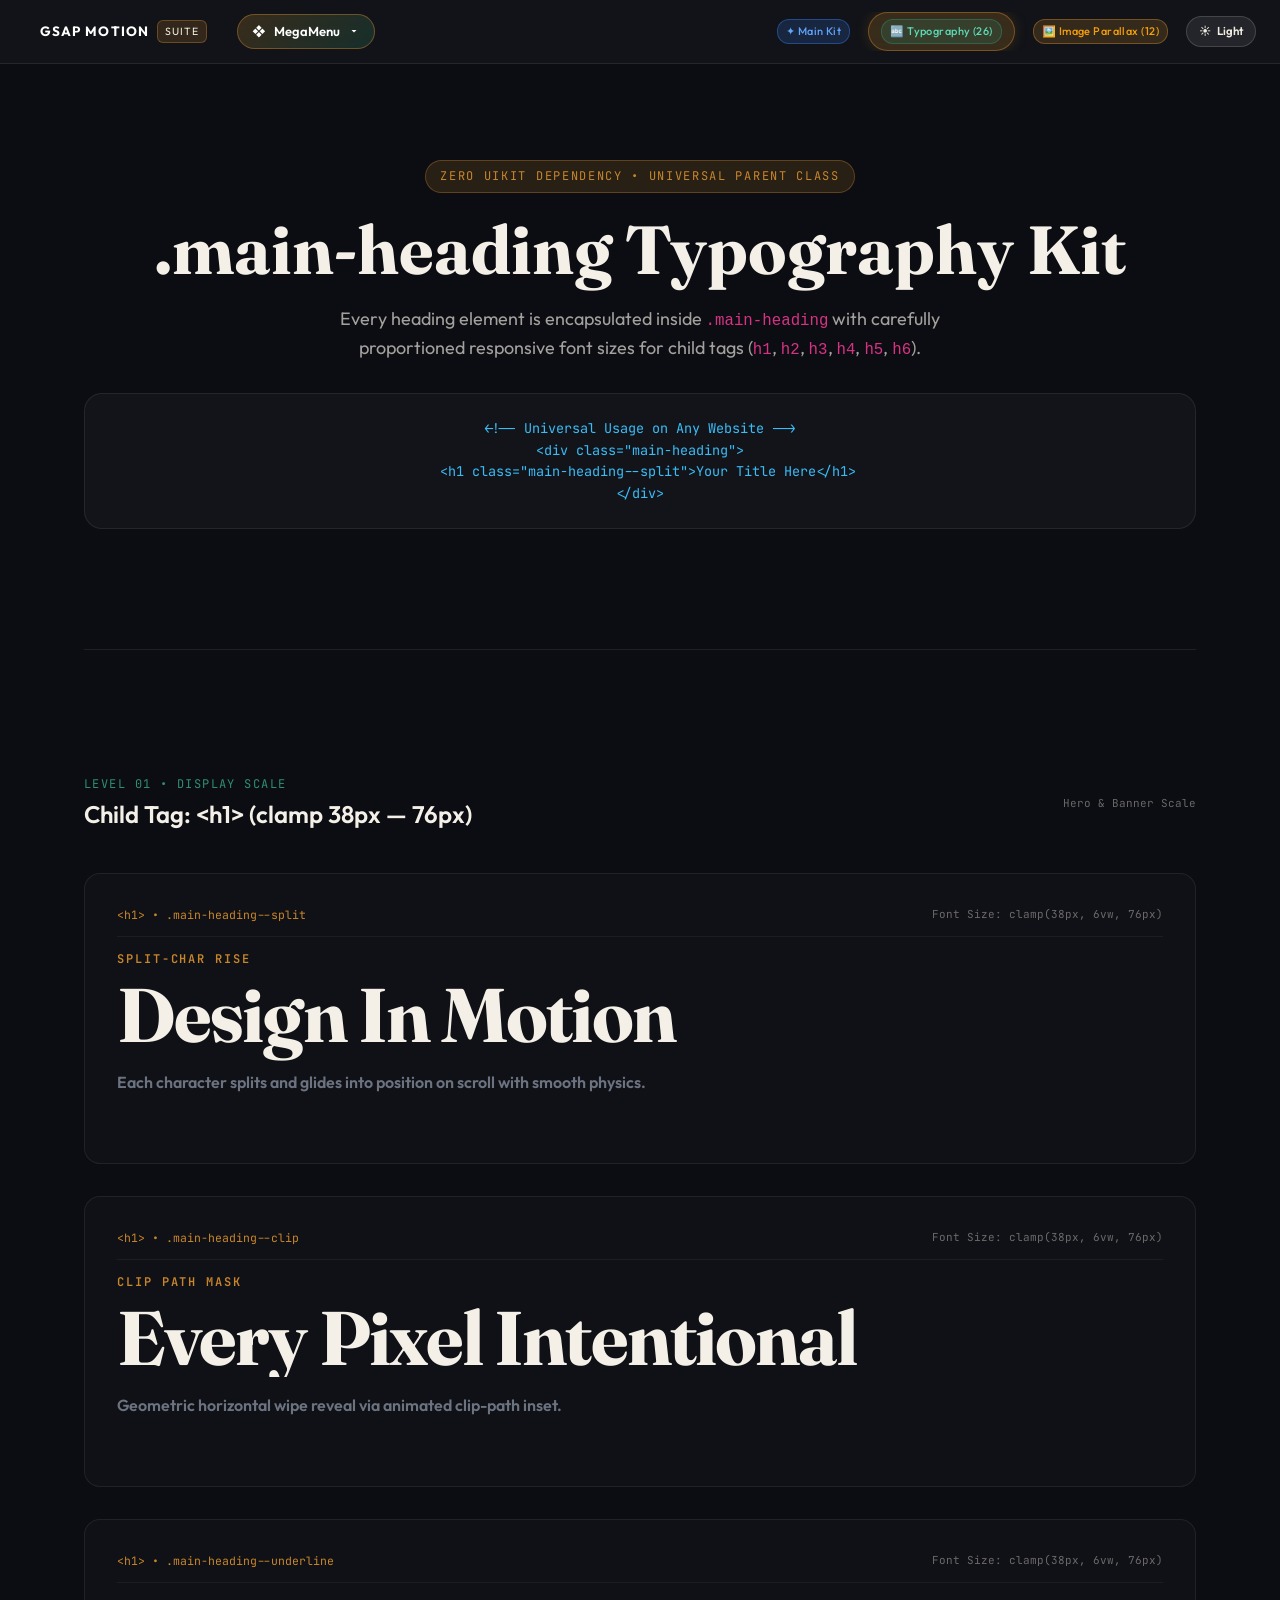
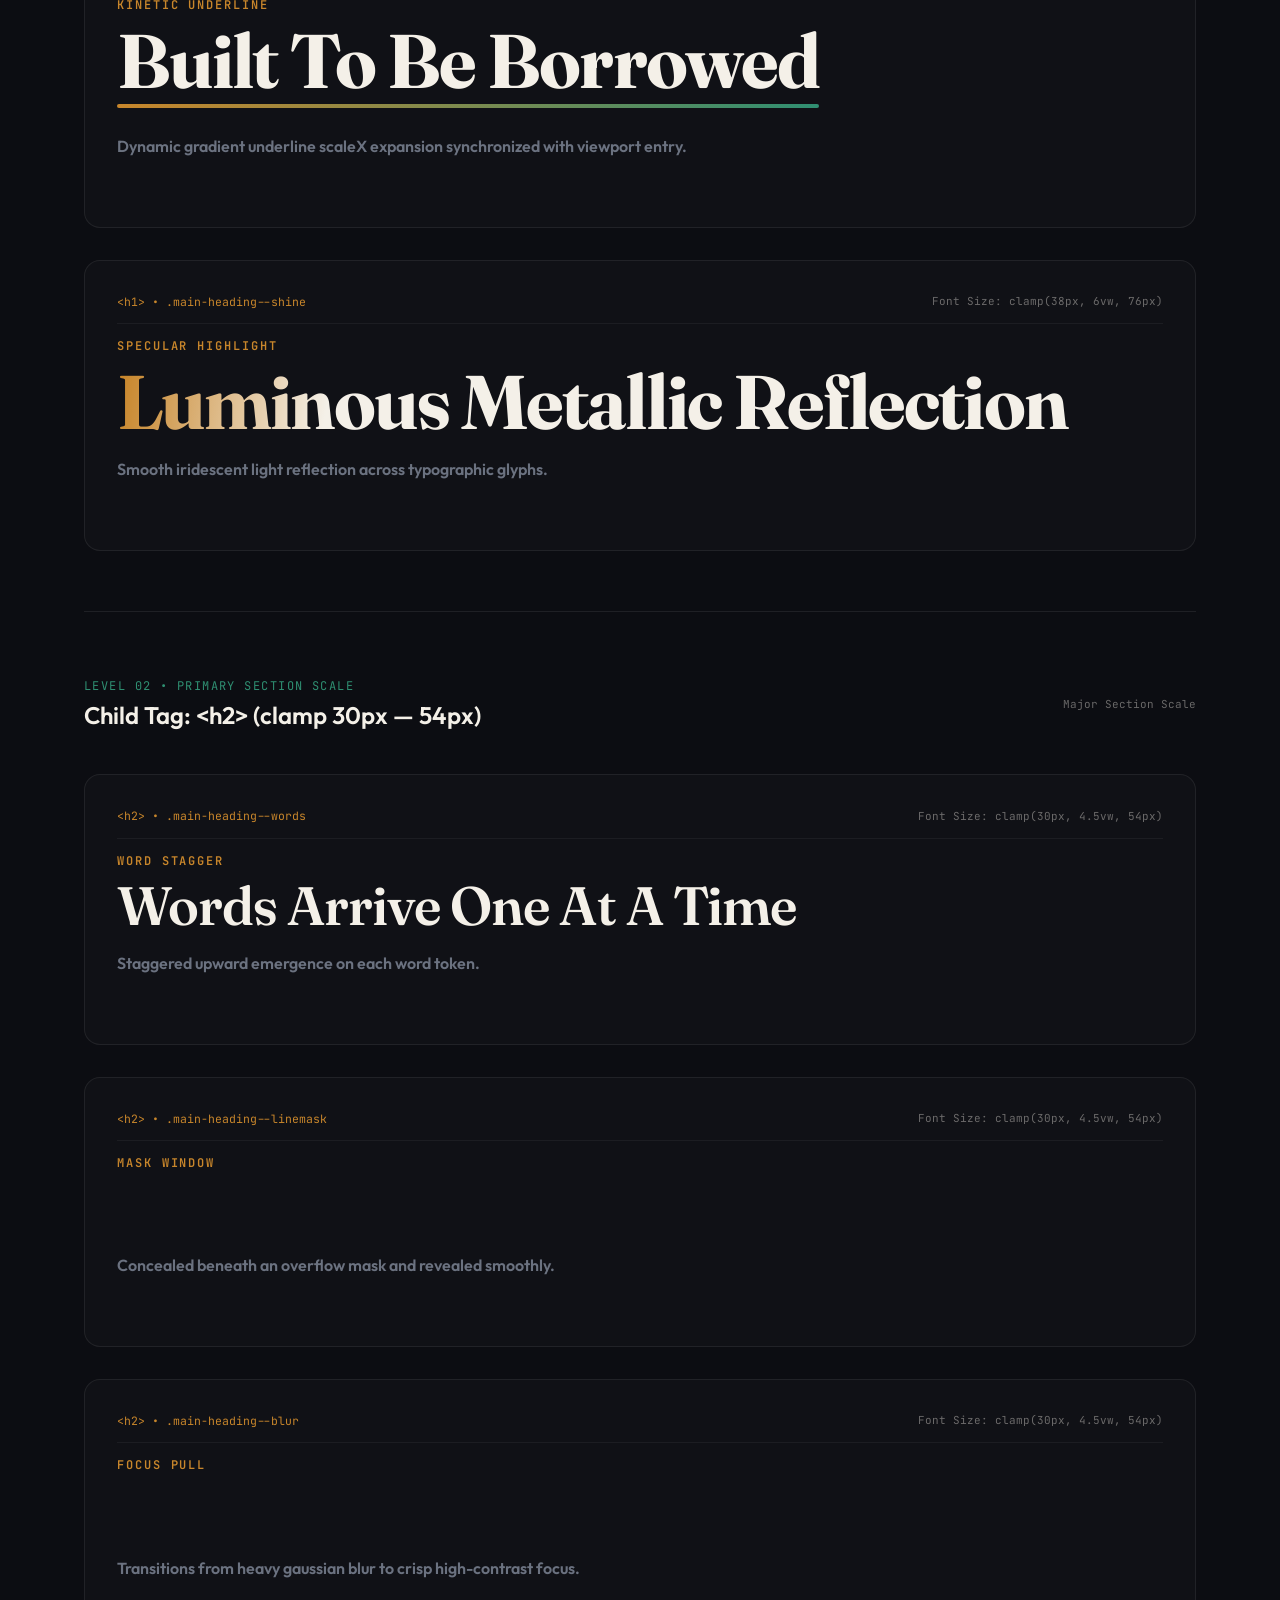
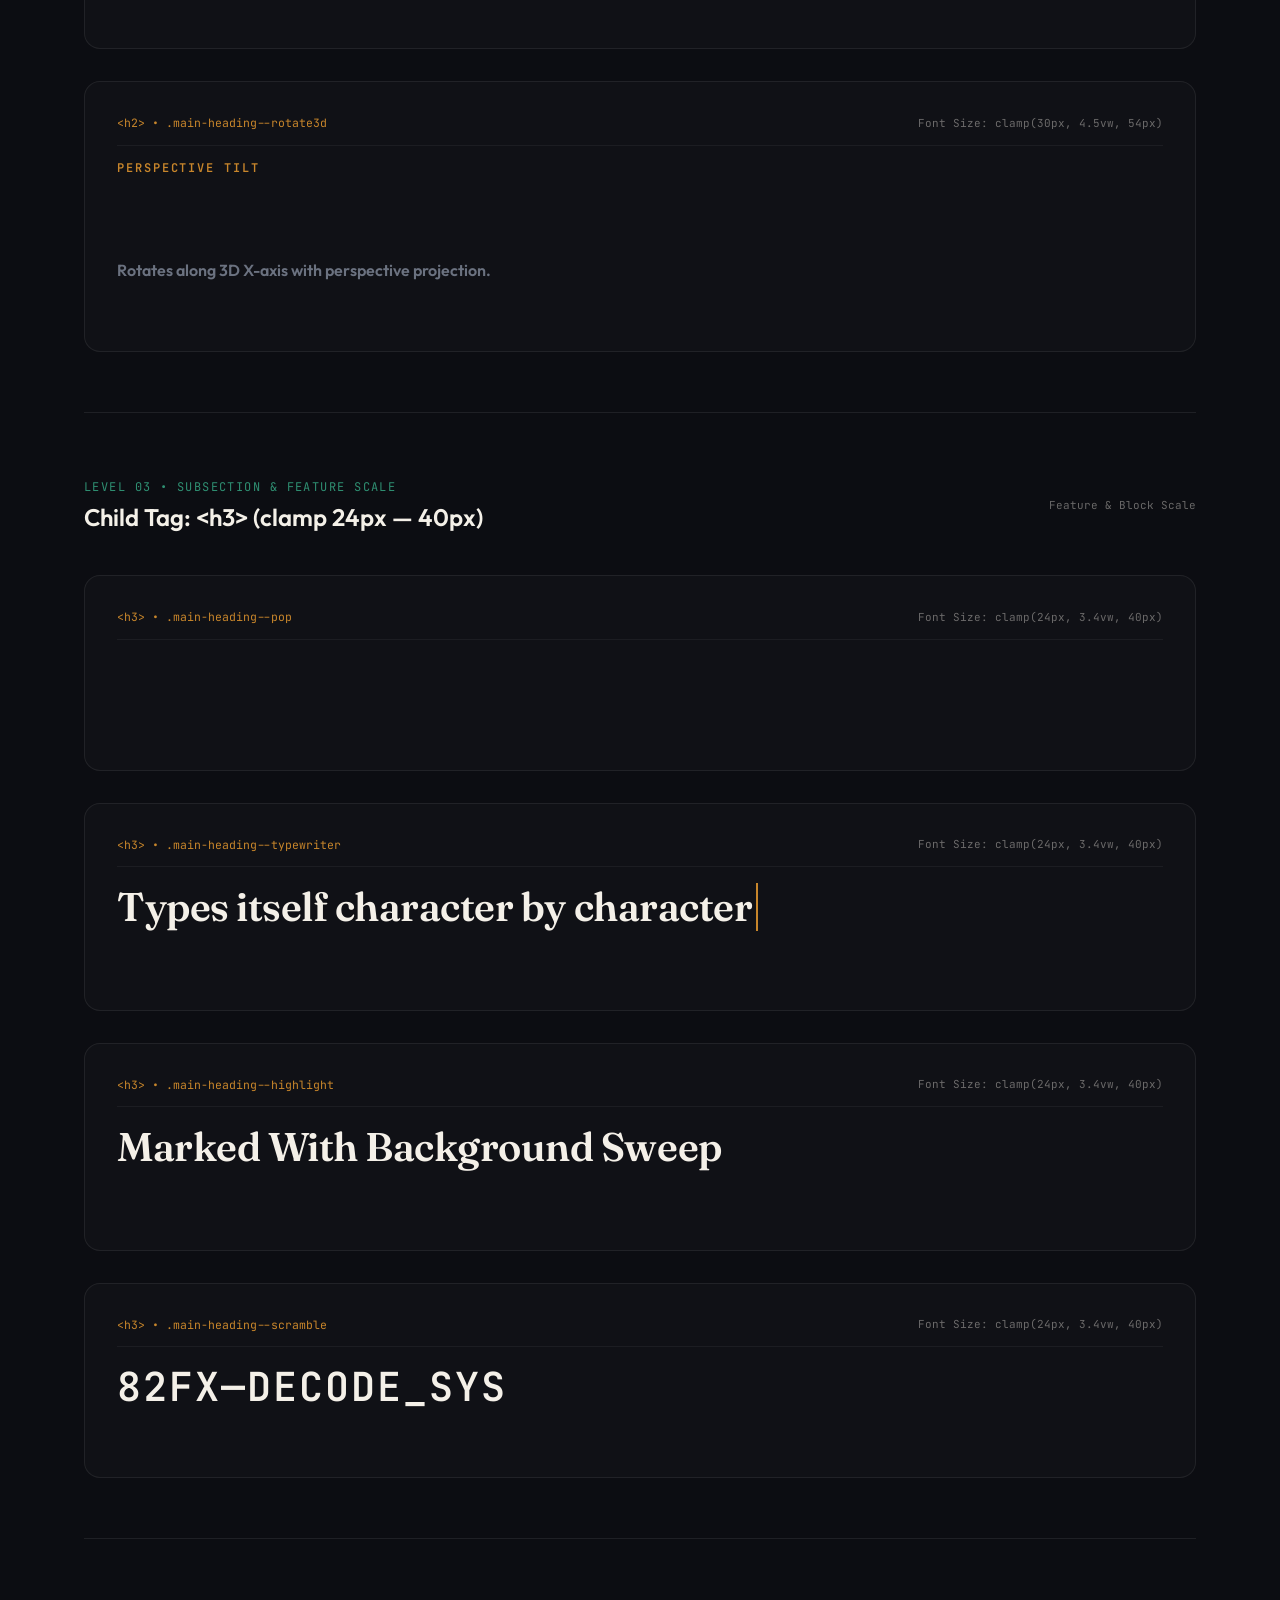
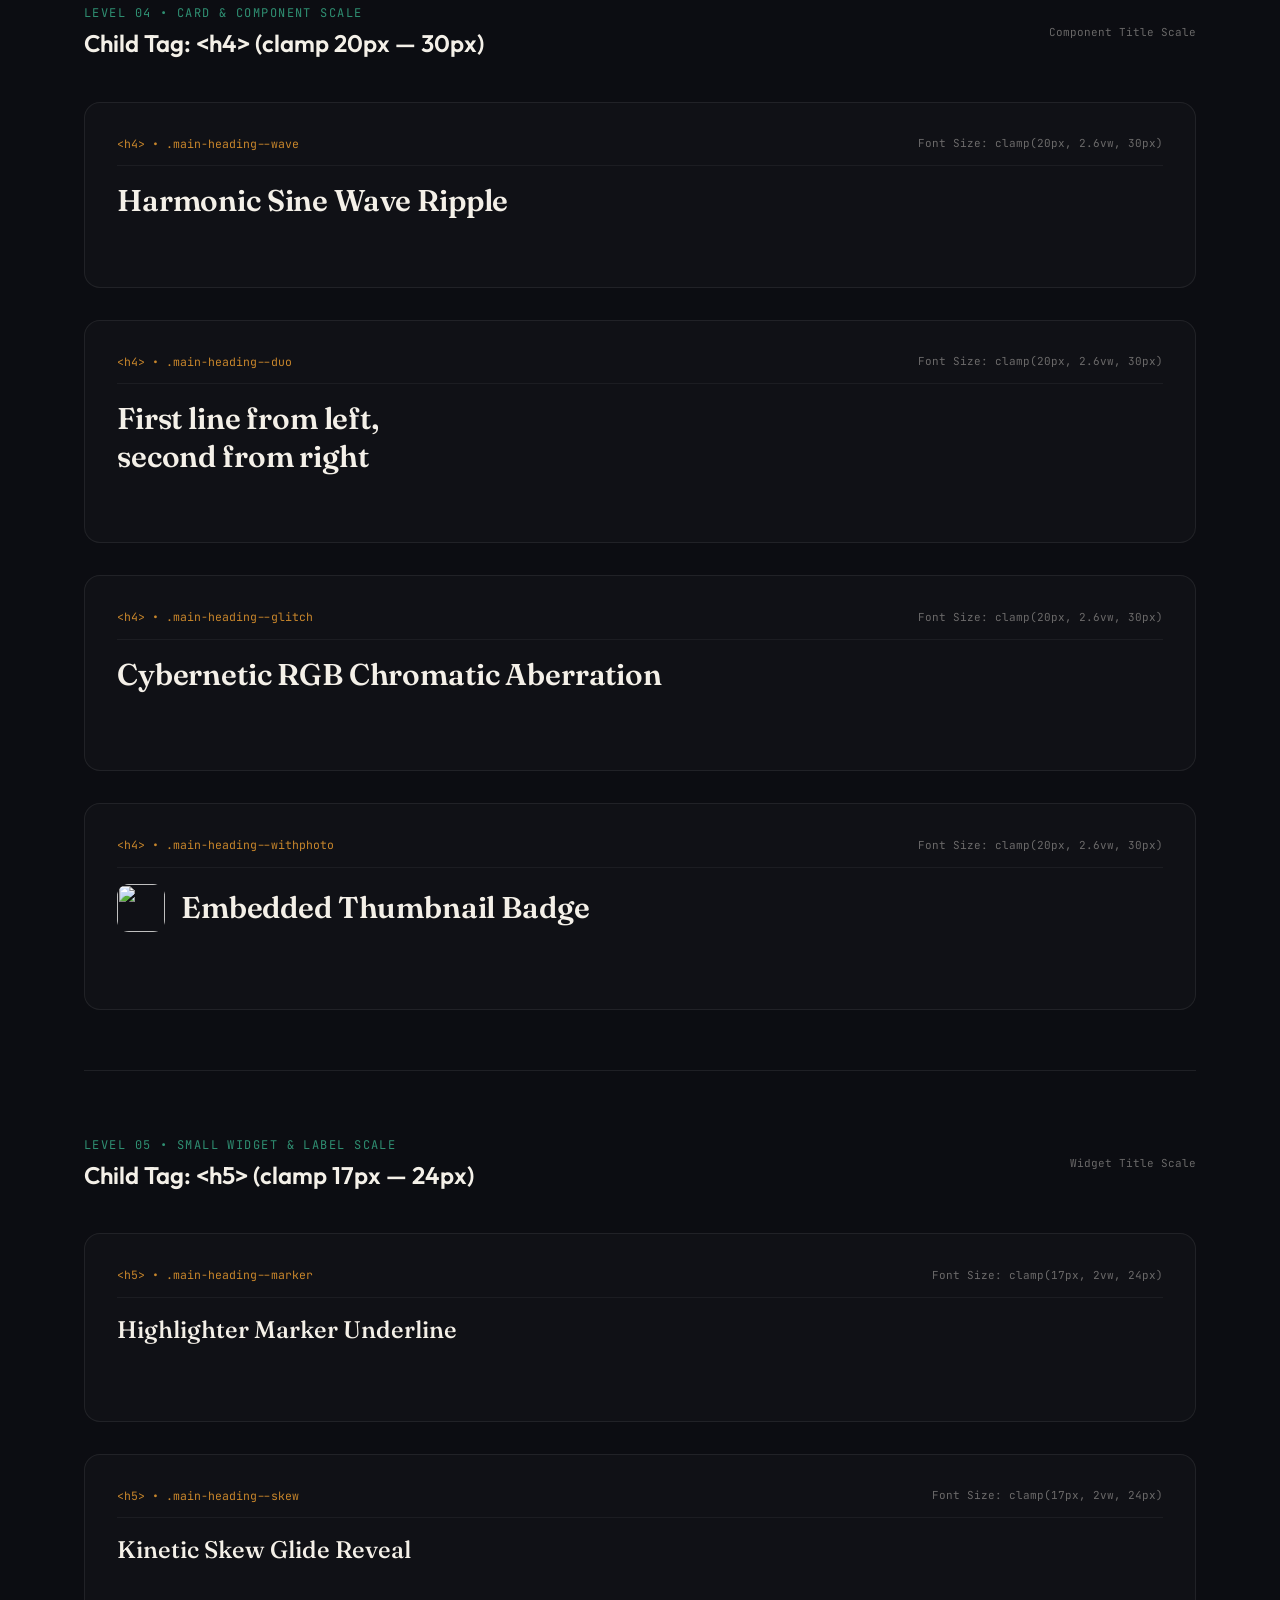
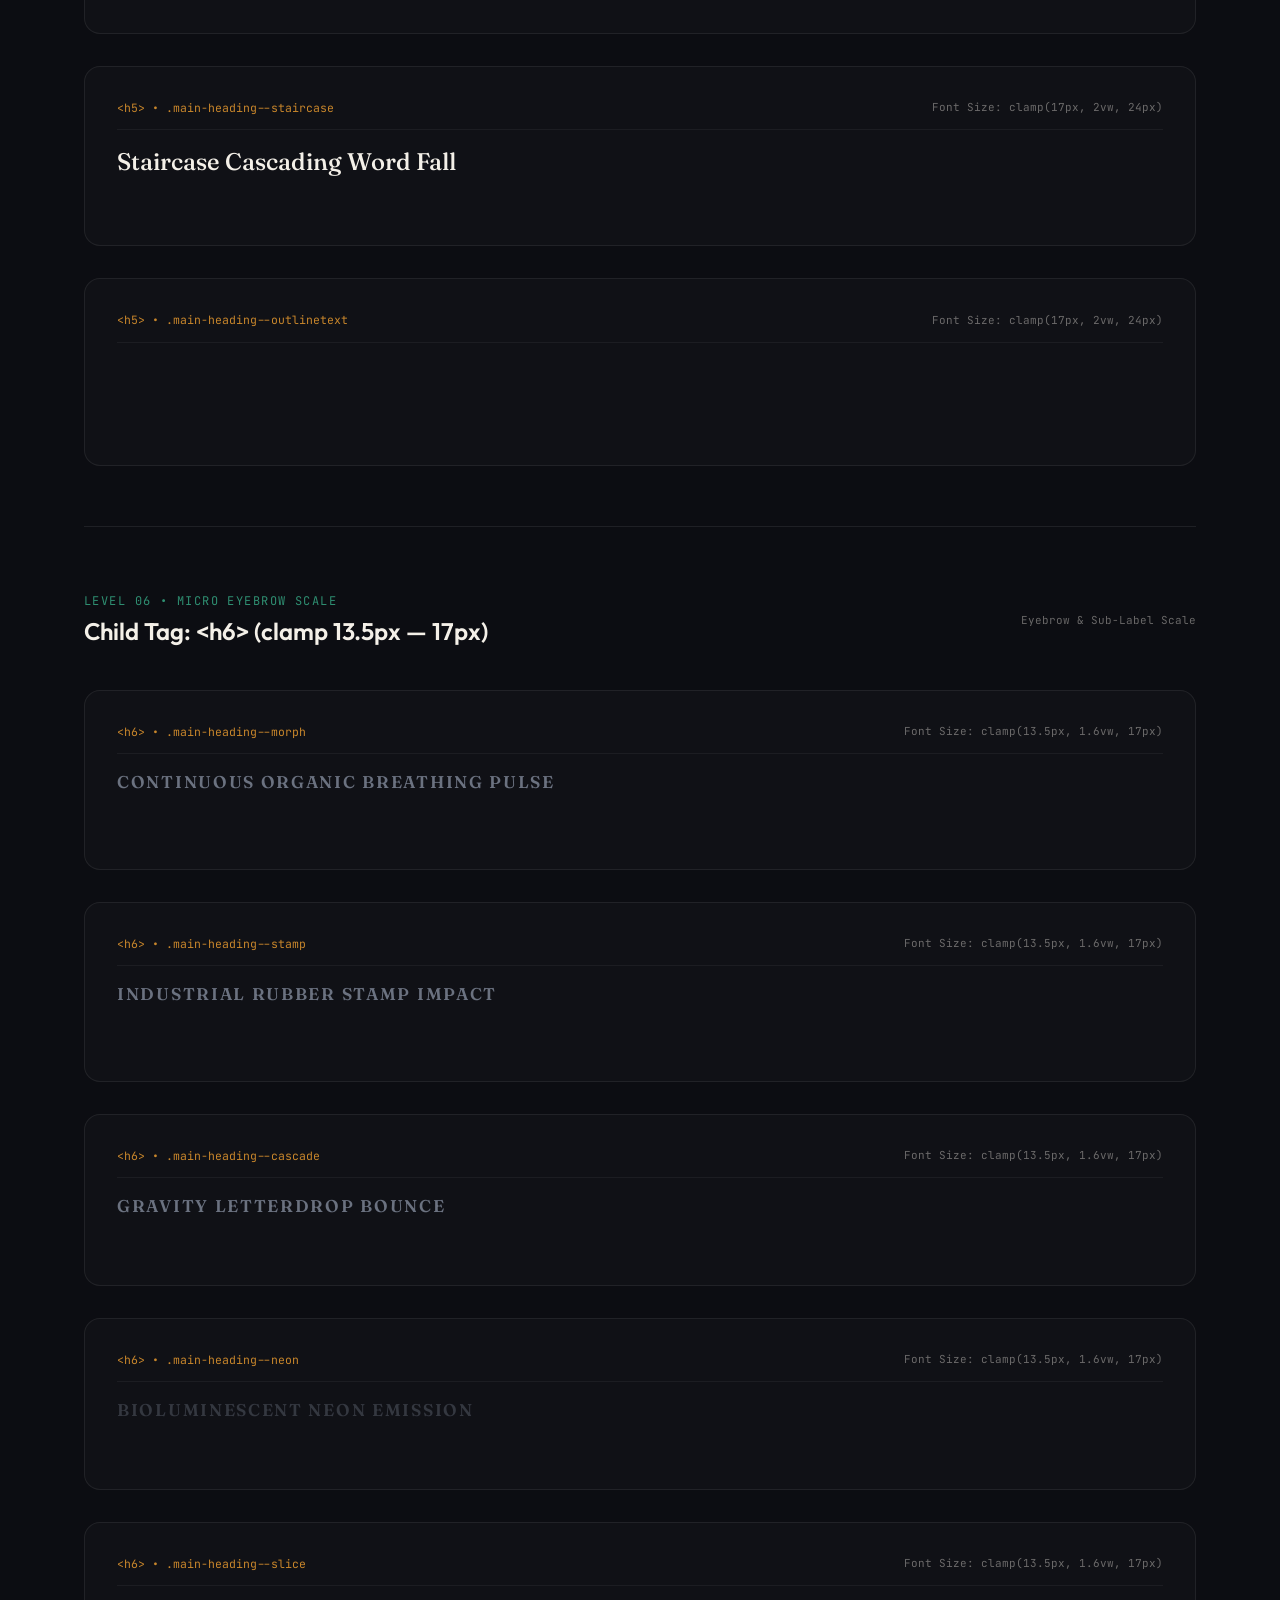
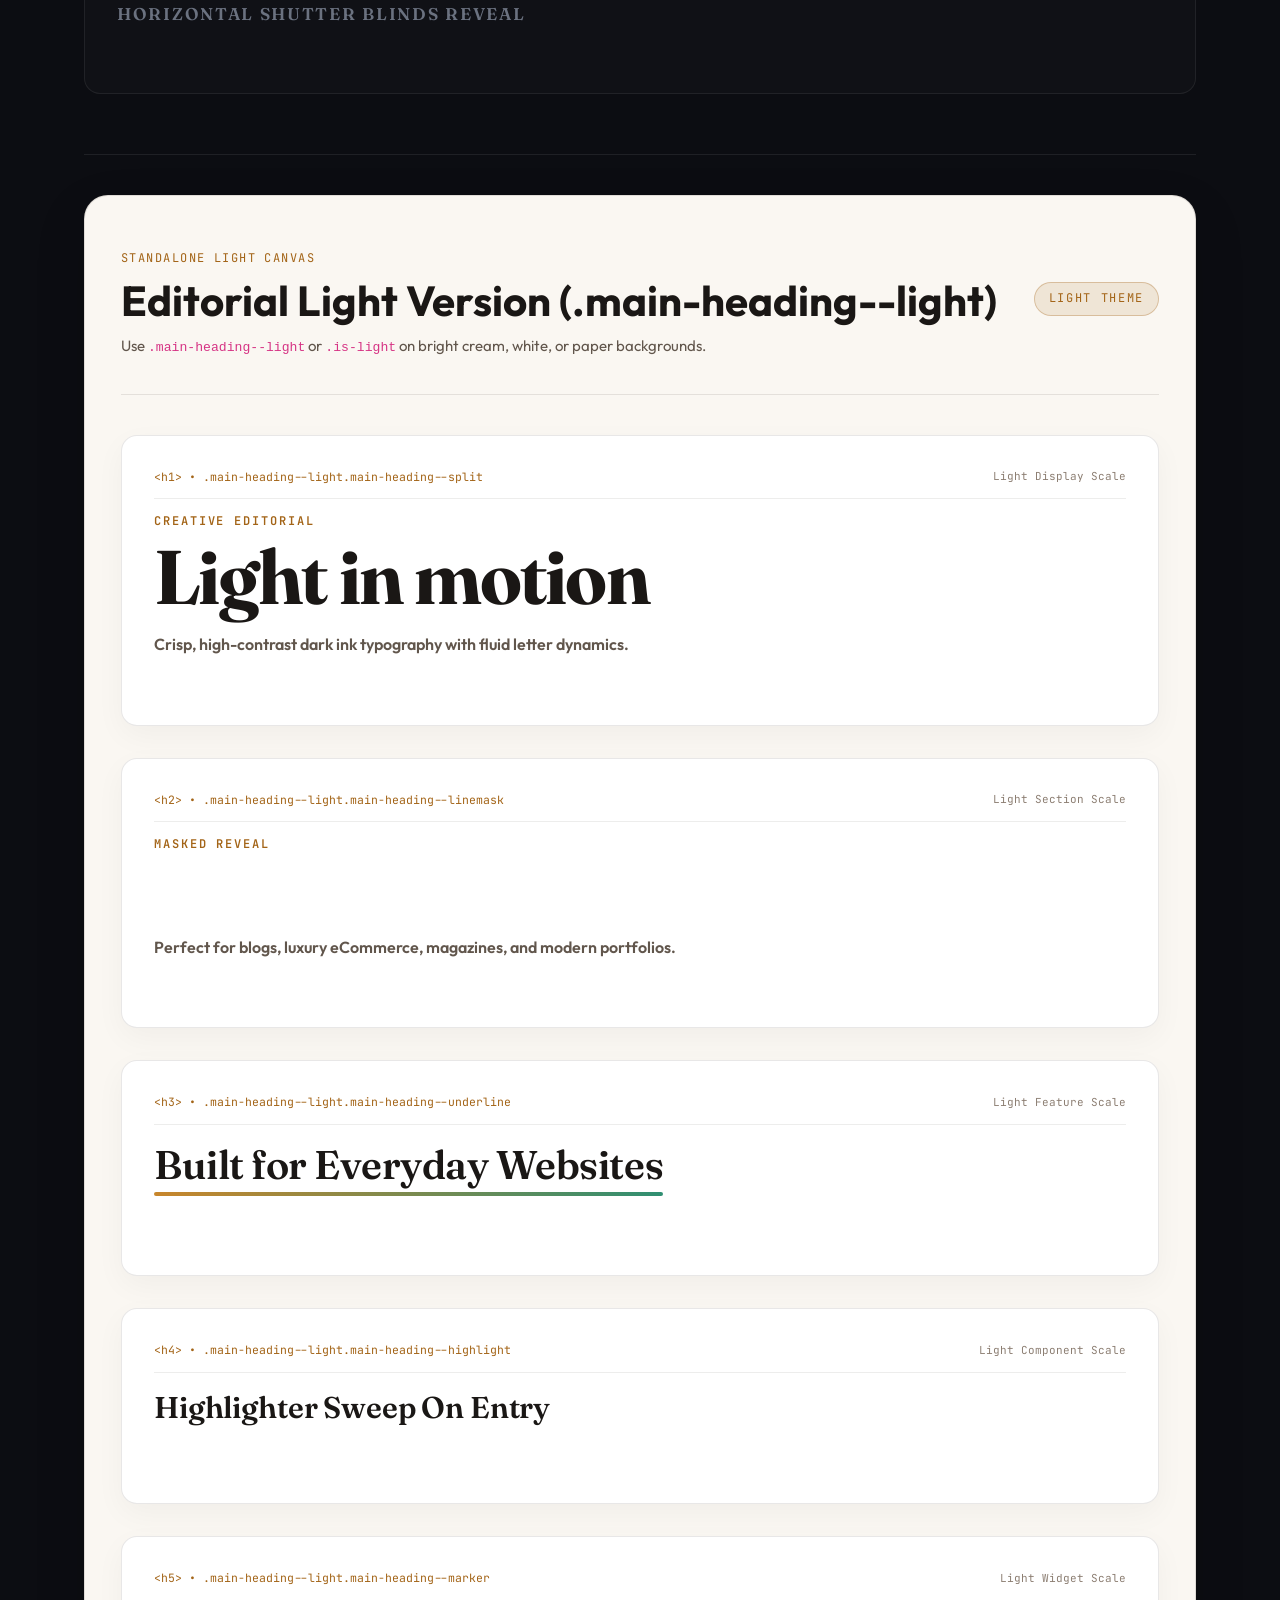
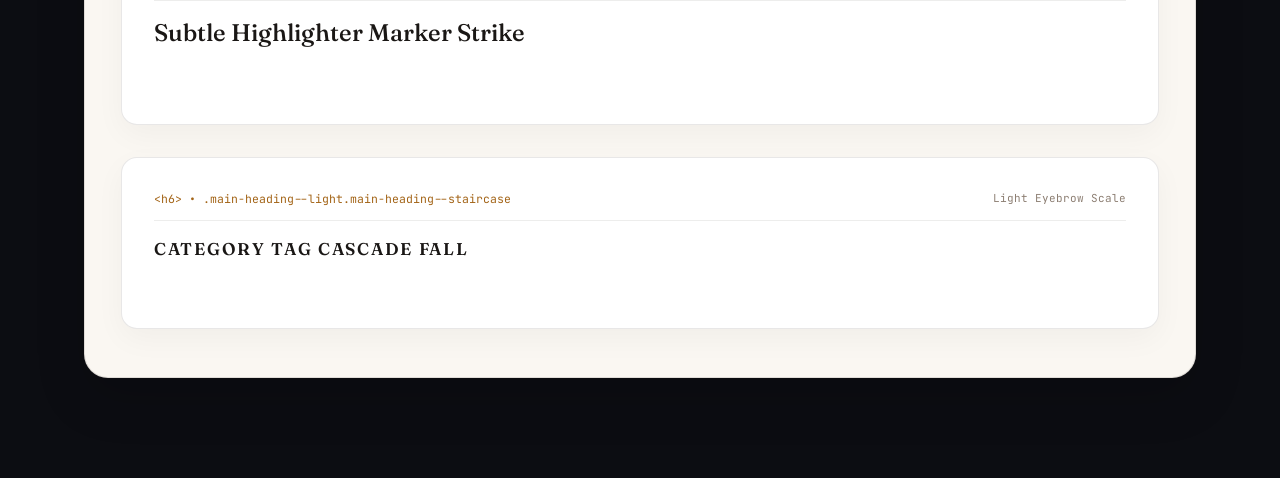
==== headings.html @ 9df9f764 "Add files via upload" ====
<!DOCTYPE html>
<html lang="en">

<head>
  <meta charset="UTF-8">
  <meta name="viewport" content="width=device-width, initial-scale=1.0">
  <title>Main Heading Typography & Animation System (No UIKIT)</title>

  <!-- Google Fonts -->
  <link rel="preconnect" href="https://fonts.googleapis.com">
  <link rel="preconnect" href="https://fonts.gstatic.com" crossorigin>
  <link href="https://fonts.googleapis.com/css2?family=Fraunces:ital,opsz,wght@0,9..144,300;0,9..144,500;0,9..144,600;0,9..144,700;1,9..144,500&family=Inter:wght@400;500;600;700&family=JetBrains+Mono:wght@400;500;600&family=Outfit:wght@400;500;600;700;800&display=swap" rel="stylesheet">
<!-- Bootstrap (grid/layout utilities only) -->
  <link href="https://cdn.jsdelivr.net/npm/bootstrap@5.3.3/dist/css/bootstrap.min.css" rel="stylesheet">
  <!-- Lenis Smooth Scroll -->
  <link rel="stylesheet" href="https://unpkg.com/lenis@1.1.18/dist/lenis.css">

  <!-- Master Unified Animation & Typography CSS Bundle -->
  <link rel="stylesheet" href="css/bundle.min.css">

  <style>
    /* Standalone Page Styling (Clean, Neutral, High-End Canvas) */
    * {
      box-sizing: border-box;
      margin: 0;
      padding: 0;
    }

    body {
      background-color: #0c0d12;
      color: #f4f0e8;
      font-family: 'Outfit', 'Inter', -apple-system, sans-serif;
      line-height: 1.6;
      overflow-x: hidden;
      -webkit-font-smoothing: antialiased;
      transition: background-color 0.3s ease, color 0.3s ease;
    }

    ::selection {
      background: #C8862B;
      color: #0c0d12;
    }

    /* ======================================================================
       LIGHT THEME PAGE STYLES (Activated by body.is-light)
       ====================================================================== */
    body.is-light {
      background-color: #FAF7F2;
      color: #1A1715;
    }

    body.is-light ::selection {
      background: #C8862B;
      color: #FAF7F2;
    }

    body.is-light .mh-topbar {
      background: rgba(250, 247, 242, 0.9);
      border-bottom: 1px solid rgba(26, 23, 21, 0.08);
    }

    body.is-light .mh-brand {
      color: #1A1715;
    }

    body.is-light .mh-theme-btn {
      background: #FFFFFF;
      border-color: rgba(36, 28, 21, 0.15);
      color: #1A1715;
      box-shadow: 0 2px 8px rgba(0, 0, 0, 0.04);
    }

    body.is-light .mh-theme-btn:hover {
      background: rgba(200, 134, 43, 0.15);
      border-color: #C8862B;
      color: #A36417;
    }

    body.is-light .mh-tabs {
      background: rgba(26, 23, 21, 0.04);
      border-color: rgba(26, 23, 21, 0.08);
    }

    body.is-light .mh-tab-link {
      color: rgba(26, 23, 21, 0.7);
    }

    body.is-light .mh-tab-link:hover {
      color: #1A1715;
      background: rgba(26, 23, 21, 0.06);
    }

    body.is-light .mh-hero-title {
      color: #1A1715;
    }

    body.is-light .mh-hero-sub {
      color: #61564C;
    }

    body.is-light .mh-code-card {
      background: #F2ECE0;
      border: 1px solid rgba(36, 28, 21, 0.12);
      color: #241C15;
    }

    body.is-light .mh-demo-card {
      background: #FFFFFF;
      border: 1px solid rgba(36, 28, 21, 0.08);
      box-shadow: 0 8px 24px rgba(36, 28, 21, 0.04);
    }

    body.is-light .mh-demo-card:hover {
      border-color: #C8862B;
      box-shadow: 0 12px 32px rgba(200, 134, 43, 0.1);
    }

    body.is-light .mh-demo-meta {
      border-bottom: 1px solid rgba(36, 28, 21, 0.06);
    }

    body.is-light .mh-size-label {
      color: #8C7E72;
    }

    body.is-light .mh-section {
      border-bottom: 1px solid rgba(36, 28, 21, 0.08);
    }

    body.is-light .main-heading {
      color: #1A1715;
    }

    /* Page Container */
    .mh-container {
      max-width: 1160px;
      margin: 0 auto;
      padding: 100px 24px 100px;
    }

    .mh-hero-box {
      text-align: center;
      padding: 60px 0 80px;
      border-bottom: 1px solid rgba(255, 255, 255, 0.08);
      margin-bottom: 60px;
    }

    .mh-badge {
      display: inline-block;
      font-family: 'JetBrains Mono', monospace;
      font-size: 12px;
      letter-spacing: 0.14em;
      text-transform: uppercase;
      padding: 6px 14px;
      border-radius: 20px;
      background: rgba(200, 134, 43, 0.15);
      color: #C8862B;
      border: 1px solid rgba(200, 134, 43, 0.35);
      margin-bottom: 20px;
    }

    .mh-hero-title {
      font-family: 'Fraunces', Georgia, serif;
      font-size: clamp(38px, 6vw, 68px);
      font-weight: 700;
      line-height: 1.08;
      margin-bottom: 18px;
    }

    .mh-hero-sub {
      font-size: 18px;
      color: rgba(244, 240, 232, 0.65);
      max-width: 680px;
      margin: 0 auto 30px;
    }

    /* Code Card & Documentation */
    .mh-code-card {
      background: rgba(255, 255, 255, 0.03);
      border: 1px solid rgba(255, 255, 255, 0.08);
      border-radius: 18px;
      padding: 24px;
      margin-bottom: 40px;
      font-family: 'JetBrains Mono', monospace;
      font-size: 13.5px;
      color: #38BDF8;
      overflow-x: auto;
    }

    /* Section Styles */
    .mh-section {
      padding: 60px 0;
      border-bottom: 1px solid rgba(255, 255, 255, 0.08);
    }

    .mh-section-header {
      display: flex;
      align-items: center;
      justify-content: space-between;
      margin-bottom: 36px;
    }

    .mh-section-tag {
      font-family: 'JetBrains Mono', monospace;
      font-size: 12px;
      color: #2F8F72;
      text-transform: uppercase;
      letter-spacing: 0.12em;
    }

    .mh-card-grid {
      display: grid;
      grid-template-columns: 1fr;
      gap: 32px;
    }

    .mh-demo-card {
      background: rgba(255, 255, 255, 0.02);
      border: 1px solid rgba(255, 255, 255, 0.07);
      border-radius: 16px;
      padding: 32px;
      transition: border-color 0.3s ease;
    }

    .mh-demo-card:hover {
      border-color: rgba(200, 134, 43, 0.4);
    }

    .mh-demo-meta {
      display: flex;
      align-items: center;
      justify-content: space-between;
      margin-bottom: 16px;
      padding-bottom: 12px;
      border-bottom: 1px solid rgba(255, 255, 255, 0.05);
    }

    .mh-tag-badge {
      font-family: 'JetBrains Mono', monospace;
      font-size: 11.5px;
      color: #C8862B;
    }

    .mh-size-label {
      font-family: 'JetBrains Mono', monospace;
      font-size: 11px;
      color: rgba(244, 240, 232, 0.4);
    }

    /* Invert color for dark background */
    .main-heading {
      color: #f4f0e8;
    }
  </style>
</head>

<body>

  <!-- ================= COMMON GLOBAL MOTION NAVBAR ================= -->
  <nav class="uik-navbar" data-uik-navbar>
    <div class="uik-container d-flex align-items-center justify-content-between" style="max-width: 1340px; margin: 0 auto; width: 100%; padding: 0 24px;">
      <div class="d-flex align-items-center gap-3">
        <a href="index.html" class="uik-nav-brand" title="GSAP Motion Suite Home">
          <span class="uik-nav-dot"></span>
          <span class="uik-nav-brand-title">GSAP MOTION</span>
          <span class="uik-nav-badge">SUITE</span>
        </a>

        <!-- MegaMenu Trigger Button -->
        <button type="button" class="uik-nav-megabtn" data-uik-megatoggle aria-expanded="false" title="Explore All Motion Modules">
          <span class="uik-megabtn-icon">❖</span>
          <span>MegaMenu</span>
          <svg class="uik-megabtn-arrow" width="12" height="12" viewBox="0 0 24 24"><path d="M7 10l5 5 5-5z" fill="currentColor"/></svg>
        </button>
      </div>

      <div class="uik-nav-scroll-wrap">
        <ul class="uik-nav-list">
          <!-- 3 Master Showcase Hub Links -->
          <li><a href="index.html" class="uik-nav-item" title="Main Motion Specimen Sheet"><span class="uik-nav-pill uik-nav-pill--specimen">✦ Main Kit</span></a></li>
          <li><a href="headings.html" class="uik-nav-item is-current-page" title="Typography & Headings Animation Kit"><span class="uik-nav-pill uik-nav-pill--headings">🔤 Typography (26)</span></a></li>
          <li><a href="image-parallax.html" class="uik-nav-item" title="12 Pure Image Parallax Techniques"><span class="uik-nav-pill uik-nav-pill--parallax">🖼️ Image Parallax (12)</span></a></li>

          <!-- Universal Theme Toggle -->
          <li>
            <button type="button" class="uik-nav-theme-btn" data-uik-theme-toggle title="Toggle Light / Dark Mode">
              <span class="uik-theme-icon">☀️</span>
              <span class="uik-theme-label">Light</span>
            </button>
          </li>
        </ul>
      </div>
    </div>
  </nav>

  <!-- Mega Menu Full Panel Overlay -->
  <div class="uik-megamenu-panel" data-uik-megapanel>
    <div class="uik-container" style="max-width: 1340px; margin: 0 auto; width: 100%; padding: 0 24px;">
      <div class="uik-megamenu-grid">

        <!-- Column 1: Core Typography & Components -->
        <div class="uik-megacol">
          <div class="uik-megacol-title">
            <span>01 • CORE FOUNDATIONS</span>
            <span class="uik-nav-badge">60+ FX</span>
          </div>

          <a href="headings.html" class="uik-megalink-card" data-megaclose>
            <div class="uik-megalink-icon">🔤</div>
            <div class="uik-megalink-content">
              <h5>Typography & Headings <span class="uik-nav-badge">26 Types</span></h5>
              <p>Character split, word rotation 3D cylinder, clip wipes, scramble & matrix decoders.</p>
            </div>
          </a>

          <a href="index.html#kit-cards" class="uik-megalink-card" data-megaclose>
            <div class="uik-megalink-icon">🃏</div>
            <div class="uik-megalink-content">
              <h5>Interactive Cards <span class="uik-nav-badge">20+</span></h5>
              <p>3D cursor tilt, spotlight radial glows, magnetic pulls & holographic flares.</p>
            </div>
          </a>

          <a href="index.html#kit-marquees" class="uik-megalink-card" data-megaclose>
            <div class="uik-megalink-icon">♾️</div>
            <div class="uik-megalink-content">
              <h5>Gapless Marquees <span class="uik-nav-badge">15</span></h5>
              <p>Seamless infinite tickers, photo streams, vertical scrollers & text strokes.</p>
            </div>
          </a>
        </div>

        <!-- Column 2: Pure Parallax & Spatial Optics -->
        <div class="uik-megacol">
          <div class="uik-megacol-title">
            <span>02 • PURE IMAGE PARALLAX</span>
            <span class="uik-nav-badge" style="background: rgba(200, 134, 43, 0.25); color: #C8862B;">12 ALGORITHMS</span>
          </div>

          <a href="image-parallax.html" class="uik-megalink-card" data-megaclose style="border-color: rgba(200, 134, 43, 0.35); background: rgba(200, 134, 43, 0.06);">
            <div class="uik-megalink-icon">🖼️</div>
            <div class="uik-megalink-content">
              <h5 style="color: #F59E0B;">Image Parallax Suite <span class="uik-nav-badge">12 Types</span></h5>
              <p>Spatial dioramas, Ken Burns, diagonal reveals, 3D gyroscope tilt, iris zoom & stacked card peel.</p>
            </div>
          </a>

          <a href="index.html#kit-scroll-1" class="uik-megalink-card" data-megaclose>
            <div class="uik-megalink-icon">📜</div>
            <div class="uik-megalink-content">
              <h5>Scroll Sections I <span class="uik-nav-badge">Pinned</span></h5>
              <p>Sticky reveals, scale-down zooms, side-by-side sticky scroll & text masks.</p>
            </div>
          </a>

          <a href="index.html#kit-scroll-2" class="uik-megalink-card" data-megaclose>
            <div class="uik-megalink-icon">🔭</div>
            <div class="uik-megalink-content">
              <h5>Scroll Sections II <span class="uik-nav-badge">Scrub</span></h5>
              <p>Horizontal pinned timelines, layered cards & differential parallax.</p>
            </div>
          </a>
        </div>

        <!-- Column 3: Award-Winning Awwwards Showcase -->
        <div class="uik-megacol">
          <div class="uik-megacol-title">
            <span>03 • AWWWARDS SHOWCASE</span>
            <span class="uik-nav-badge">11 PATTERNS</span>
          </div>

          <a href="index.html#kit-awwwards" class="uik-megalink-card" data-megaclose>
            <div class="uik-megalink-icon">🏆</div>
            <div class="uik-megalink-content">
              <h5>Awwwards Motion <span class="uik-nav-badge">11</span></h5>
              <p>Stacked 3D deck, horizontal gallery, dual parallax & circular scrub.</p>
            </div>
          </a>

          <a href="index.html#kit-hypermotion" class="uik-megalink-card" data-megaclose>
            <div class="uik-megalink-icon">⚡</div>
            <div class="uik-megalink-content">
              <h5>Hyper-Motion Studio <span class="uik-nav-badge">11</span></h5>
              <p>Interactive cursor trails, holographic physics & matrix text waves.</p>
            </div>
          </a>

          <a href="index.html#kit-loaders" class="uik-megalink-card" data-megaclose>
            <div class="uik-megalink-icon">⏳</div>
            <div class="uik-megalink-content">
              <h5>Kinetic Loaders <span class="uik-nav-badge">24</span></h5>
              <p>Award-winning site intro loaders, counter splits & radial pulses.</p>
            </div>
          </a>
        </div>

        <!-- Column 4: Sliders & Quick Hub Jump -->
        <div class="uik-megacol">
          <div class="uik-megacol-title">
            <span>04 • SLIDERS & CAROUSELS</span>
            <span class="uik-nav-badge">22 SLIDERS</span>
          </div>

          <a href="index.html#kit-reactbits" class="uik-megalink-card" data-megaclose>
            <div class="uik-megalink-icon">✨</div>
            <div class="uik-megalink-content">
              <h5>ReactBits Carousel Suite <span class="uik-nav-badge">11</span></h5>
              <p>3D cylindrical rotary, infinite coverflow, elastic peek & card stacks.</p>
            </div>
          </a>

          <a href="index.html#kit-modern" class="uik-megalink-card" data-megaclose>
            <div class="uik-megalink-icon">🚀</div>
            <div class="uik-megalink-content">
              <h5>Modern Hero Sliders <span class="uik-nav-badge">11</span></h5>
              <p>Fullscreen kinetic sliders, split screens, pagination dots & thumbnail previews.</p>
            </div>
          </a>
        </div>

      </div>
    </div>
  </div>

  <main class="mh-container">

    <!-- Hero Introduction -->
    <div class="mh-hero-box">
      <span class="mh-badge">Zero UIKIT Dependency • Universal Parent Class</span>
      <h1 class="mh-hero-title">.main-heading Typography Kit</h1>
      <p class="mh-hero-sub">
        Every heading element is encapsulated inside <code>.main-heading</code> with carefully proportioned responsive font sizes for child tags (<code>h1</code>, <code>h2</code>, <code>h3</code>, <code>h4</code>, <code>h5</code>, <code>h6</code>).
      </p>

      <div class="mh-code-card">
        &lt;!-- Universal Usage on Any Website --&gt;<br>
        &lt;div class="main-heading"&gt;<br>
        &nbsp;&nbsp;&lt;h1 class="main-heading--split"&gt;Your Title Here&lt;/h1&gt;<br>
        &lt;/div&gt;
      </div>
    </div>

    <!-- ================= 1. H1 DISPLAY LEVEL ================= -->
    <section class="mh-section">
      <div class="mh-section-header">
        <div>
          <span class="mh-section-tag">LEVEL 01 • DISPLAY SCALE</span>
          <h2 style="font-size: 24px; font-weight: 600; margin-top: 4px;">Child Tag: &lt;h1&gt; (clamp 38px — 76px)</h2>
        </div>
        <span class="mh-size-label">Hero & Banner Scale</span>
      </div>

      <div class="mh-card-grid">

        <!-- 1. H1 Split -->
        <div class="mh-demo-card">
          <div class="mh-demo-meta">
            <span class="mh-tag-badge">&lt;h1&gt; • .main-heading--split</span>
            <span class="mh-size-label">Font Size: clamp(38px, 6vw, 76px)</span>
          </div>
          <div class="main-heading">
            <span class="mh-eyebrow">Split-Char Rise</span>
            <h1 class="main-heading--split" data-anim="split">Design In Motion</h1>
            <p class="mh-sub">Each character splits and glides into position on scroll with smooth physics.</p>
          </div>
        </div>

        <!-- 2. H1 Clip Wipe -->
        <div class="mh-demo-card">
          <div class="mh-demo-meta">
            <span class="mh-tag-badge">&lt;h1&gt; • .main-heading--clip</span>
            <span class="mh-size-label">Font Size: clamp(38px, 6vw, 76px)</span>
          </div>
          <div class="main-heading">
            <span class="mh-eyebrow">Clip Path Mask</span>
            <h1 class="main-heading--clip" data-anim="clip">Every Pixel Intentional</h1>
            <p class="mh-sub">Geometric horizontal wipe reveal via animated clip-path inset.</p>
          </div>
        </div>

        <!-- 3. H1 Underline -->
        <div class="mh-demo-card">
          <div class="mh-demo-meta">
            <span class="mh-tag-badge">&lt;h1&gt; • .main-heading--underline</span>
            <span class="mh-size-label">Font Size: clamp(38px, 6vw, 76px)</span>
          </div>
          <div class="main-heading">
            <span class="mh-eyebrow">Kinetic Underline</span>
            <h1 class="main-heading--underline" data-anim="underline">Built To Be Borrowed<span class="mh-underline-rule"></span></h1>
            <p class="mh-sub">Dynamic gradient underline scaleX expansion synchronized with viewport entry.</p>
          </div>
        </div>

        <!-- 4. H1 Shine -->
        <div class="mh-demo-card">
          <div class="mh-demo-meta">
            <span class="mh-tag-badge">&lt;h1&gt; • .main-heading--shine</span>
            <span class="mh-size-label">Font Size: clamp(38px, 6vw, 76px)</span>
          </div>
          <div class="main-heading">
            <span class="mh-eyebrow">Specular Highlight</span>
            <h1 class="main-heading--shine" data-anim="shine">Luminous Metallic Reflection</h1>
            <p class="mh-sub">Smooth iridescent light reflection across typographic glyphs.</p>
          </div>
        </div>

      </div>
    </section>

    <!-- ================= 2. H2 SECTION LEVEL ================= -->
    <section class="mh-section">
      <div class="mh-section-header">
        <div>
          <span class="mh-section-tag">LEVEL 02 • PRIMARY SECTION SCALE</span>
          <h2 style="font-size: 24px; font-weight: 600; margin-top: 4px;">Child Tag: &lt;h2&gt; (clamp 30px — 54px)</h2>
        </div>
        <span class="mh-size-label">Major Section Scale</span>
      </div>

      <div class="mh-card-grid">

        <!-- 5. H2 Words -->
        <div class="mh-demo-card">
          <div class="mh-demo-meta">
            <span class="mh-tag-badge">&lt;h2&gt; • .main-heading--words</span>
            <span class="mh-size-label">Font Size: clamp(30px, 4.5vw, 54px)</span>
          </div>
          <div class="main-heading">
            <span class="mh-eyebrow">Word Stagger</span>
            <h2 class="main-heading--words" data-anim="words">Words Arrive One At A Time</h2>
            <p class="mh-sub">Staggered upward emergence on each word token.</p>
          </div>
        </div>

        <!-- 6. H2 Line Mask -->
        <div class="mh-demo-card">
          <div class="mh-demo-meta">
            <span class="mh-tag-badge">&lt;h2&gt; • .main-heading--linemask</span>
            <span class="mh-size-label">Font Size: clamp(30px, 4.5vw, 54px)</span>
          </div>
          <div class="main-heading">
            <span class="mh-eyebrow">Mask Window</span>
            <h2 class="main-heading--linemask" data-anim="linemask"><span class="mh-linemask-inner">Lines Slide Out Of Hiding</span></h2>
            <p class="mh-sub">Concealed beneath an overflow mask and revealed smoothly.</p>
          </div>
        </div>

        <!-- 7. H2 Blur -->
        <div class="mh-demo-card">
          <div class="mh-demo-meta">
            <span class="mh-tag-badge">&lt;h2&gt; • .main-heading--blur</span>
            <span class="mh-size-label">Font Size: clamp(30px, 4.5vw, 54px)</span>
          </div>
          <div class="main-heading">
            <span class="mh-eyebrow">Focus Pull</span>
            <h2 class="main-heading--blur" data-anim="blur">Optical Focus Pulls Into View</h2>
            <p class="mh-sub">Transitions from heavy gaussian blur to crisp high-contrast focus.</p>
          </div>
        </div>

        <!-- 8. H2 Rotate3D -->
        <div class="mh-demo-card">
          <div class="mh-demo-meta">
            <span class="mh-tag-badge">&lt;h2&gt; • .main-heading--rotate3d</span>
            <span class="mh-size-label">Font Size: clamp(30px, 4.5vw, 54px)</span>
          </div>
          <div class="main-heading">
            <span class="mh-eyebrow">Perspective Tilt</span>
            <h2 class="main-heading--rotate3d" data-anim="rotate3d">Tips Upward From The Floor</h2>
            <p class="mh-sub">Rotates along 3D X-axis with perspective projection.</p>
          </div>
        </div>

      </div>
    </section>

    <!-- ================= 3. H3 SUBSECTION LEVEL ================= -->
    <section class="mh-section">
      <div class="mh-section-header">
        <div>
          <span class="mh-section-tag">LEVEL 03 • SUBSECTION & FEATURE SCALE</span>
          <h2 style="font-size: 24px; font-weight: 600; margin-top: 4px;">Child Tag: &lt;h3&gt; (clamp 24px — 40px)</h2>
        </div>
        <span class="mh-size-label">Feature & Block Scale</span>
      </div>

      <div class="mh-card-grid">

        <!-- 9. H3 Pop -->
        <div class="mh-demo-card">
          <div class="mh-demo-meta">
            <span class="mh-tag-badge">&lt;h3&gt; • .main-heading--pop</span>
            <span class="mh-size-label">Font Size: clamp(24px, 3.4vw, 40px)</span>
          </div>
          <div class="main-heading">
            <h3 class="main-heading--pop" data-anim="pop">Pops In With Elastic Bounce</h3>
          </div>
        </div>

        <!-- 10. H3 Typewriter -->
        <div class="mh-demo-card">
          <div class="mh-demo-meta">
            <span class="mh-tag-badge">&lt;h3&gt; • .main-heading--typewriter</span>
            <span class="mh-size-label">Font Size: clamp(24px, 3.4vw, 40px)</span>
          </div>
          <div class="main-heading">
            <h3 class="main-heading--typewriter" data-anim="typewriter" data-text="Types itself character by character">Types itself character by character</h3>
          </div>
        </div>

        <!-- 11. H3 Highlight -->
        <div class="mh-demo-card">
          <div class="mh-demo-meta">
            <span class="mh-tag-badge">&lt;h3&gt; • .main-heading--highlight</span>
            <span class="mh-size-label">Font Size: clamp(24px, 3.4vw, 40px)</span>
          </div>
          <div class="main-heading">
            <h3 class="main-heading--highlight" data-anim="highlight"><span class="mh-highlight-bg"></span>Marked With Background Sweep</h3>
          </div>
        </div>

        <!-- 12. H3 Scramble -->
        <div class="mh-demo-card">
          <div class="mh-demo-meta">
            <span class="mh-tag-badge">&lt;h3&gt; • .main-heading--scramble</span>
            <span class="mh-size-label">Font Size: clamp(24px, 3.4vw, 40px)</span>
          </div>
          <div class="main-heading">
            <h3 class="main-heading--scramble" data-anim="scramble" data-final-text="CRYPTOGRAPHIC DECODED MATRIX">82FX—DECODE_SYS</h3>
          </div>
        </div>

      </div>
    </section>

    <!-- ================= 4. H4 CARD & COMPONENT LEVEL ================= -->
    <section class="mh-section">
      <div class="mh-section-header">
        <div>
          <span class="mh-section-tag">LEVEL 04 • CARD & COMPONENT SCALE</span>
          <h2 style="font-size: 24px; font-weight: 600; margin-top: 4px;">Child Tag: &lt;h4&gt; (clamp 20px — 30px)</h2>
        </div>
        <span class="mh-size-label">Component Title Scale</span>
      </div>

      <div class="mh-card-grid">

        <!-- 13. H4 Wave -->
        <div class="mh-demo-card">
          <div class="mh-demo-meta">
            <span class="mh-tag-badge">&lt;h4&gt; • .main-heading--wave</span>
            <span class="mh-size-label">Font Size: clamp(20px, 2.6vw, 30px)</span>
          </div>
          <div class="main-heading">
            <h4 class="main-heading--wave" data-anim="wave">Harmonic Sine Wave Ripple</h4>
          </div>
        </div>

        <!-- 14. H4 Duo -->
        <div class="mh-demo-card">
          <div class="mh-demo-meta">
            <span class="mh-tag-badge">&lt;h4&gt; • .main-heading--duo</span>
            <span class="mh-size-label">Font Size: clamp(20px, 2.6vw, 30px)</span>
          </div>
          <div class="main-heading">
            <h4 class="main-heading--duo">
              <span class="mh-duo-line"><span>First line from left,</span></span>
              <span class="mh-duo-line"><span>second from right</span></span>
            </h4>
          </div>
        </div>

        <!-- 15. H4 Glitch -->
        <div class="mh-demo-card">
          <div class="mh-demo-meta">
            <span class="mh-tag-badge">&lt;h4&gt; • .main-heading--glitch</span>
            <span class="mh-size-label">Font Size: clamp(20px, 2.6vw, 30px)</span>
          </div>
          <div class="main-heading">
            <h4 class="main-heading--glitch" data-anim="glitch" data-text="Cybernetic RGB Chromatic Aberration">Cybernetic RGB Chromatic Aberration<span class="mh-glitch-copy mh-glitch-copy--r">Cybernetic RGB Chromatic Aberration</span><span class="mh-glitch-copy mh-glitch-copy--b">Cybernetic RGB Chromatic Aberration</span></h4>
          </div>
        </div>

        <!-- 16. H4 With Photo -->
        <div class="mh-demo-card">
          <div class="mh-demo-meta">
            <span class="mh-tag-badge">&lt;h4&gt; • .main-heading--withphoto</span>
            <span class="mh-size-label">Font Size: clamp(20px, 2.6vw, 30px)</span>
          </div>
          <div class="main-heading">
            <h4 class="main-heading--withphoto" data-anim="withphoto">
              <img src="https://picsum.photos/seed/mhphotochip/120/120" alt="">
              <span>Embedded Thumbnail Badge</span>
            </h4>
          </div>
        </div>

      </div>
    </section>

    <!-- ================= 5. H5 SMALL WIDGET LEVEL ================= -->
    <section class="mh-section">
      <div class="mh-section-header">
        <div>
          <span class="mh-section-tag">LEVEL 05 • SMALL WIDGET & LABEL SCALE</span>
          <h2 style="font-size: 24px; font-weight: 600; margin-top: 4px;">Child Tag: &lt;h5&gt; (clamp 17px — 24px)</h2>
        </div>
        <span class="mh-size-label">Widget Title Scale</span>
      </div>

      <div class="mh-card-grid">

        <!-- 17. H5 Marker -->
        <div class="mh-demo-card">
          <div class="mh-demo-meta">
            <span class="mh-tag-badge">&lt;h5&gt; • .main-heading--marker</span>
            <span class="mh-size-label">Font Size: clamp(17px, 2vw, 24px)</span>
          </div>
          <div class="main-heading">
            <h5 class="main-heading--marker" data-anim="marker">Highlighter Marker Underline<span class="mh-marker-rule"></span></h5>
          </div>
        </div>

        <!-- 18. H5 Skew -->
        <div class="mh-demo-card">
          <div class="mh-demo-meta">
            <span class="mh-tag-badge">&lt;h5&gt; • .main-heading--skew</span>
            <span class="mh-size-label">Font Size: clamp(17px, 2vw, 24px)</span>
          </div>
          <div class="main-heading">
            <h5 class="main-heading--skew" data-anim="skew">Kinetic Skew Glide Reveal</h5>
          </div>
        </div>

        <!-- 19. H5 Staircase -->
        <div class="mh-demo-card">
          <div class="mh-demo-meta">
            <span class="mh-tag-badge">&lt;h5&gt; • .main-heading--staircase</span>
            <span class="mh-size-label">Font Size: clamp(17px, 2vw, 24px)</span>
          </div>
          <div class="main-heading">
            <h5 class="main-heading--staircase" data-anim="staircase">Staircase Cascading Word Fall</h5>
          </div>
        </div>

        <!-- 20. H5 Outline -->
        <div class="mh-demo-card">
          <div class="mh-demo-meta">
            <span class="mh-tag-badge">&lt;h5&gt; • .main-heading--outlinetext</span>
            <span class="mh-size-label">Font Size: clamp(17px, 2vw, 24px)</span>
          </div>
          <div class="main-heading">
            <h5 class="main-heading--outlinetext" data-anim="outlinetext">
              Stroke Outline Fills Solid
              <span class="mh-outline-fill">Stroke Outline Fills Solid</span>
            </h5>
          </div>
        </div>

      </div>
    </section>

    <!-- ================= 6. H6 MICRO EYEBROW LEVEL ================= -->
    <section class="mh-section">
      <div class="mh-section-header">
        <div>
          <span class="mh-section-tag">LEVEL 06 • MICRO EYEBROW SCALE</span>
          <h2 style="font-size: 24px; font-weight: 600; margin-top: 4px;">Child Tag: &lt;h6&gt; (clamp 13.5px — 17px)</h2>
        </div>
        <span class="mh-size-label">Eyebrow & Sub-Label Scale</span>
      </div>

      <div class="mh-card-grid">

        <!-- 21. H6 Morph -->
        <div class="mh-demo-card">
          <div class="mh-demo-meta">
            <span class="mh-tag-badge">&lt;h6&gt; • .main-heading--morph</span>
            <span class="mh-size-label">Font Size: clamp(13.5px, 1.6vw, 17px)</span>
          </div>
          <div class="main-heading">
            <h6 class="main-heading--morph" data-anim="morph">Continuous Organic Breathing Pulse</h6>
          </div>
        </div>

        <!-- 22. H6 Stamp -->
        <div class="mh-demo-card">
          <div class="mh-demo-meta">
            <span class="mh-tag-badge">&lt;h6&gt; • .main-heading--stamp</span>
            <span class="mh-size-label">Font Size: clamp(13.5px, 1.6vw, 17px)</span>
          </div>
          <div class="main-heading">
            <h6 class="main-heading--stamp" data-anim="stamp">Industrial Rubber Stamp Impact</h6>
          </div>
        </div>

        <!-- 23. H6 Cascade -->
        <div class="mh-demo-card">
          <div class="mh-demo-meta">
            <span class="mh-tag-badge">&lt;h6&gt; • .main-heading--cascade</span>
            <span class="mh-size-label">Font Size: clamp(13.5px, 1.6vw, 17px)</span>
          </div>
          <div class="main-heading">
            <h6 class="main-heading--cascade" data-anim="cascade">Gravity Letterdrop Bounce</h6>
          </div>
        </div>

        <!-- 24. H6 Neon -->
        <div class="mh-demo-card">
          <div class="mh-demo-meta">
            <span class="mh-tag-badge">&lt;h6&gt; • .main-heading--neon</span>
            <span class="mh-size-label">Font Size: clamp(13.5px, 1.6vw, 17px)</span>
          </div>
          <div class="main-heading">
            <h6 class="main-heading--neon" data-anim="neon">Bioluminescent Neon Emission</h6>
          </div>
        </div>

        <!-- 25. H6 Slice -->
        <div class="mh-demo-card">
          <div class="mh-demo-meta">
            <span class="mh-tag-badge">&lt;h6&gt; • .main-heading--slice</span>
            <span class="mh-size-label">Font Size: clamp(13.5px, 1.6vw, 17px)</span>
          </div>
          <div class="main-heading">
            <h6 class="main-heading--slice" data-anim="slice">
              <span class="mh-slice-row"><span>Horizontal Shutter Blinds Reveal</span></span>
            </h6>
          </div>
        </div>

      </div>
    </section>

    <!-- ================= 7. DEDICATED LIGHT THEME SPECIMEN CANVAS ================= -->
    <section class="mh-section" style="background: #FAF7F2; color: #1A1715; border-radius: 24px; padding: 48px 36px; margin-top: 40px; border: 1px solid rgba(36,28,21,0.12); box-shadow: 0 20px 50px rgba(0,0,0,0.15);">
      <div class="mh-section-header" style="border-bottom: 1px solid rgba(36, 28, 21, 0.1); padding-bottom: 20px; margin-bottom: 40px;">
        <div>
          <span class="mh-section-tag" style="color: #A36417;">STANDALONE LIGHT CANVAS</span>
          <h2 style="font-size: clamp(28px, 4vw, 42px); font-weight: 700; color: #1A1715; margin-top: 6px;">Editorial Light Version (.main-heading--light)</h2>
          <p style="font-size: 15px; color: #61564C; margin-top: 6px;">Use <code>.main-heading--light</code> or <code>.is-light</code> on bright cream, white, or paper backgrounds.</p>
        </div>
        <span class="mh-badge" style="background: rgba(163, 100, 23, 0.12); border-color: rgba(163, 100, 23, 0.3); color: #A36417;">LIGHT THEME</span>
      </div>

      <div class="mh-card-grid">

        <!-- Light H1 Split -->
        <div class="mh-demo-card" style="background: #FFFFFF; border: 1px solid rgba(36, 28, 21, 0.1); box-shadow: 0 10px 30px rgba(36, 28, 21, 0.04);">
          <div class="mh-demo-meta" style="border-bottom: 1px solid rgba(36, 28, 21, 0.08);">
            <span class="mh-tag-badge" style="color: #A36417;">&lt;h1&gt; • .main-heading--light.main-heading--split</span>
            <span class="mh-size-label" style="color: #8C7E72;">Light Display Scale</span>
          </div>
          <div class="main-heading main-heading--light">
            <span class="mh-eyebrow">Creative Editorial</span>
            <h1 class="main-heading--split" data-anim="split">Light in motion</h1>
            <p class="mh-sub">Crisp, high-contrast dark ink typography with fluid letter dynamics.</p>
          </div>
        </div>

        <!-- Light H2 Line Mask -->
        <div class="mh-demo-card" style="background: #FFFFFF; border: 1px solid rgba(36, 28, 21, 0.1); box-shadow: 0 10px 30px rgba(36, 28, 21, 0.04);">
          <div class="mh-demo-meta" style="border-bottom: 1px solid rgba(36, 28, 21, 0.08);">
            <span class="mh-tag-badge" style="color: #A36417;">&lt;h2&gt; • .main-heading--light.main-heading--linemask</span>
            <span class="mh-size-label" style="color: #8C7E72;">Light Section Scale</span>
          </div>
          <div class="main-heading main-heading--light">
            <span class="mh-eyebrow">Masked Reveal</span>
            <h2 class="main-heading--linemask" data-anim="linemask"><span class="mh-linemask-inner">Clean, Minimalist Aesthetics</span></h2>
            <p class="mh-sub">Perfect for blogs, luxury eCommerce, magazines, and modern portfolios.</p>
          </div>
        </div>

        <!-- Light H3 Underline & Highlight -->
        <div class="mh-demo-card" style="background: #FFFFFF; border: 1px solid rgba(36, 28, 21, 0.1); box-shadow: 0 10px 30px rgba(36, 28, 21, 0.04);">
          <div class="mh-demo-meta" style="border-bottom: 1px solid rgba(36, 28, 21, 0.08);">
            <span class="mh-tag-badge" style="color: #A36417;">&lt;h3&gt; • .main-heading--light.main-heading--underline</span>
            <span class="mh-size-label" style="color: #8C7E72;">Light Feature Scale</span>
          </div>
          <div class="main-heading main-heading--light">
            <h3 class="main-heading--underline" data-anim="underline">Built for Everyday Websites<span class="mh-underline-rule"></span></h3>
          </div>
        </div>

        <!-- Light H4 Highlight Sweep -->
        <div class="mh-demo-card" style="background: #FFFFFF; border: 1px solid rgba(36, 28, 21, 0.1); box-shadow: 0 10px 30px rgba(36, 28, 21, 0.04);">
          <div class="mh-demo-meta" style="border-bottom: 1px solid rgba(36, 28, 21, 0.08);">
            <span class="mh-tag-badge" style="color: #A36417;">&lt;h4&gt; • .main-heading--light.main-heading--highlight</span>
            <span class="mh-size-label" style="color: #8C7E72;">Light Component Scale</span>
          </div>
          <div class="main-heading main-heading--light">
            <h4 class="main-heading--highlight" data-anim="highlight"><span class="mh-highlight-bg"></span>Highlighter Sweep On Entry</h4>
          </div>
        </div>

        <!-- Light H5 Marker Drag -->
        <div class="mh-demo-card" style="background: #FFFFFF; border: 1px solid rgba(36, 28, 21, 0.1); box-shadow: 0 10px 30px rgba(36, 28, 21, 0.04);">
          <div class="mh-demo-meta" style="border-bottom: 1px solid rgba(36, 28, 21, 0.08);">
            <span class="mh-tag-badge" style="color: #A36417;">&lt;h5&gt; • .main-heading--light.main-heading--marker</span>
            <span class="mh-size-label" style="color: #8C7E72;">Light Widget Scale</span>
          </div>
          <div class="main-heading main-heading--light">
            <h5 class="main-heading--marker" data-anim="marker">Subtle Highlighter Marker Strike<span class="mh-marker-rule"></span></h5>
          </div>
        </div>

        <!-- Light H6 Micro Category -->
        <div class="mh-demo-card" style="background: #FFFFFF; border: 1px solid rgba(36, 28, 21, 0.1); box-shadow: 0 10px 30px rgba(36, 28, 21, 0.04);">
          <div class="mh-demo-meta" style="border-bottom: 1px solid rgba(36, 28, 21, 0.08);">
            <span class="mh-tag-badge" style="color: #A36417;">&lt;h6&gt; • .main-heading--light.main-heading--staircase</span>
            <span class="mh-size-label" style="color: #8C7E72;">Light Eyebrow Scale</span>
          </div>
          <div class="main-heading main-heading--light">
            <h6 class="main-heading--staircase" data-anim="staircase">Category tag cascade fall</h6>
          </div>
        </div>

      </div>
    </section>

  </main>

  <!-- GSAP 3 & ScrollTrigger -->
  <script src="https://cdnjs.cloudflare.com/ajax/libs/gsap/3.12.5/gsap.min.js"></script>
  <script src="https://cdnjs.cloudflare.com/ajax/libs/gsap/3.12.5/ScrollTrigger.min.js"></script>

  <!-- Lenis Smooth Scroll -->
  <script src="https://unpkg.com/lenis@1.1.18/dist/lenis.min.js"></script>

  <!-- Master Unified Animation Controller Bundle -->
  <script src="js/bundle.min.js"></script>

  <script>
    // Smooth Scroll initialization for headings.html
    if (typeof Lenis !== 'undefined') {
      const lenis = new Lenis({
        duration: 1.2,
        easing: (t) => Math.min(1, 1.001 - Math.pow(2, -10 * t)),
        smoothWheel: true
      });
      lenis.on('scroll', ScrollTrigger.update);
      gsap.ticker.add((time) => {
        lenis.raf(time * 1000);
      });
      gsap.ticker.lagSmoothing(0);
    }

    // Live Light / Dark Theme Switcher
    const themeBtn = document.getElementById('mhThemeToggle');
    if (themeBtn) {
      const themeIcon = themeBtn.querySelector('.mh-theme-icon');
      const themeText = themeBtn.querySelector('.mh-theme-text');

      themeBtn.addEventListener('click', () => {
        document.body.classList.toggle('is-light');
        const isLight = document.body.classList.contains('is-light');
        if (isLight) {
          themeIcon.textContent = '🌙';
          themeText.textContent = 'Dark Version';
          document.documentElement.setAttribute('data-theme', 'light');
        } else {
          themeIcon.textContent = '☀️';
          themeText.textContent = 'Light Version';
          document.documentElement.setAttribute('data-theme', 'dark');
        }
        if (typeof ScrollTrigger !== 'undefined') {
          ScrollTrigger.refresh();
        }
      });
    }
  </script>
</body>

</html>
---- css/bundle.min.css ----
.uik-kit{--uik-bg:#FBF7F0;--uik-bg-alt:#F2ECE0;--uik-bg-raise:#E9E1D1;--uik-ink:#241C15;--uik-muted:#7A6E5E;--uik-gold:#C8862B;--uik-mint:#2F8F72;--uik-line:rgba(36,28,21,0.14);--uik-shadow:0 20px 50px rgba(36,28,21,0.14);--uik-font-display:'Fraunces',serif;--uik-font-body:'Inter',sans-serif;--uik-font-mono:'JetBrains Mono',monospace;background:var(--uik-bg);color:var(--uik-ink);font-family:var(--uik-font-body);overflow-x:hidden;position:relative;}.uik-kit *{box-sizing:border-box;}.uik-kit::selection{background:var(--uik-gold);color:#FBF7F0;}.uik-kit .uik-container{max-width:1180px;margin:0 auto;padding:0 24px;}.uik-kit .uik-section{padding:110px 0 90px;border-bottom:1px solid var(--uik-line);position:relative;}.uik-kit .uik-specimen-label{font-family:var(--uik-font-mono);font-size:12.5px;letter-spacing:0.14em;text-transform:uppercase;color:var(--uik-gold);display:flex;align-items:center;gap:14px;margin-bottom:44px;}.uik-kit .uik-specimen-label::after{content:"";flex:1;height:1px;background:var(--uik-line);}.uik-kit .uik-site-intro-overlay{position:fixed;inset:0;width:100vw;height:100vh;z-index:99999;display:flex;align-items:center;justify-content:center;overflow:hidden;pointer-events:all;}.uik-kit .uik-site-intro-overlay.uik-is-hidden{pointer-events:none;visibility:hidden;}.uik-kit .uik-intro-columns-wrap{position:absolute;inset:0;width:100%;height:100%;display:flex;z-index:1;}.uik-kit .uik-intro-column{flex:1;height:100%;background:#090B0F;border-right:1px solid rgba(255,255,255,0.03);transform-origin:top center;}.uik-kit .uik-intro-column:last-child{border-right:none;}.uik-kit .uik-intro-stage{position:relative;z-index:2;width:90%;max-width:900px;text-align:center;display:flex;flex-direction:column;align-items:center;justify-content:center;}.uik-kit .uik-intro-telemetry{font-family:var(--uik-font-mono);font-size:11.5px;letter-spacing:0.22em;text-transform:uppercase;color:var(--uik-clay);margin-bottom:24px;display:flex;align-items:center;gap:12px;}.uik-kit .uik-intro-emblem{width:64px;height:64px;margin-bottom:20px;position:relative;}.uik-kit .uik-intro-emblem-ring{width:100%;height:100%;border-radius:50%;border:2px dashed rgba(200,134,43,0.5);animation:uikIntroRingSpin 12s linear infinite;}@keyframes uikIntroRingSpin{0%{transform:rotate(0deg);}100%{transform:rotate(360deg);}}.uik-kit .uik-intro-emblem-core{position:absolute;top:50%;left:50%;width:16px;height:16px;background:#C8862B;border-radius:50%;transform:translate(-50%,-50%);box-shadow:0 0 20px #C8862B,0 0 40px rgba(200,134,43,0.8);}.uik-kit .uik-intro-title{font-family:var(--uik-font-display);font-size:clamp(32px,6vw,68px);font-weight:700;color:#FFFFFF;letter-spacing:0.06em;line-height:1.05;margin:0 0 28px;display:flex;flex-wrap:wrap;justify-content:center;gap:4px;}.uik-kit .uik-intro-char{display:inline-block;will-change:transform,opacity;}.uik-kit .uik-intro-counter-big{font-family:var(--uik-font-mono);font-size:clamp(54px,10vw,120px);font-weight:800;line-height:0.9;letter-spacing:-0.03em;background:linear-gradient(135deg,#FFFFFF 30%,var(--uik-clay) 80%);-webkit-background-clip:text;-webkit-text-fill-color:transparent;background-clip:text;margin-bottom:24px;}.uik-kit .uik-intro-progress-wrap{width:280px;height:3px;background:rgba(255,255,255,0.08);border-radius:4px;overflow:hidden;position:relative;margin-bottom:16px;}.uik-kit .uik-intro-progress-bar{position:absolute;top:0;left:0;height:100%;width:0%;background:linear-gradient(90deg,#C8862B,#2F8F72);box-shadow:0 0 10px #2F8F72;border-radius:4px;}.uik-kit .uik-intro-status{font-family:var(--uik-font-mono);font-size:11px;letter-spacing:0.16em;text-transform:uppercase;color:rgba(240,236,225,0.4);}.uik-kit .uik-page-content-wrapper{transition:transform 1.2s cubic-bezier(0.16,1,0.3,1),filter 1.2s cubic-bezier(0.16,1,0.3,1);will-change:transform,filter;}.uik-kit .uik-page-content-wrapper.uik-is-entering{transform:scale(1.06);filter:blur(8px);}.uik-kit .uik-nav-replay-btn{display:inline-flex;align-items:center;gap:6px;background:rgba(200,134,43,0.12);border:1px solid rgba(200,134,43,0.4);color:var(--uik-clay);font-family:var(--uik-font-mono);font-size:11.5px;font-weight:600;padding:5px 12px;border-radius:14px;cursor:pointer;transition:all 0.25s ease;margin-right:10px;white-space:nowrap;}.uik-kit .uik-nav-replay-btn:hover{background:var(--uik-clay);color:#090B0F;box-shadow:0 0 14px rgba(200,134,43,0.5);transform:translateY(-1px);}.uik-kit .uik-hero{padding:130px 0 70px;position:relative;}.uik-kit .uik-hero__eyebrow{font-family:var(--uik-font-mono);font-size:12.5px;letter-spacing:0.18em;text-transform:uppercase;color:var(--uik-mint);margin-bottom:22px;}.uik-kit .uik-hero__title{font-family:var(--uik-font-display);font-weight:600;font-size:clamp(40px,6vw,84px);line-height:1.02;letter-spacing:-0.01em;max-width:900px;margin:0 0 26px;}.uik-kit .uik-hero__title em{font-style:italic;color:var(--uik-gold);}.uik-kit .uik-hero__sub{font-size:17px;color:var(--uik-muted);max-width:540px;line-height:1.6;}.uik-kit .uik-marquee{overflow:hidden;position:relative;width:100%;border-top:1px solid var(--uik-line);border-bottom:1px solid var(--uik-line);background:var(--uik-bg-alt);}.uik-kit .uik-marquee__track{display:flex;width:max-content;will-change:transform;}.uik-kit .uik-marquee__item{display:flex;align-items:center;white-space:nowrap;flex-shrink:0;}.uik-kit .uik-marquee--text{padding:22px 0;}.uik-kit .uik-marquee--text .uik-marquee__item{font-family:var(--uik-font-display);font-weight:500;font-style:italic;font-size:28px;color:var(--uik-ink);padding:0 34px;}.uik-kit .uik-marquee--text .uik-marquee__item::after{content:"◆";font-size:12px;color:var(--uik-gold);margin-left:34px;}.uik-kit .uik-marquee--logos{padding:26px 0;}.uik-kit .uik-marquee--logos .uik-marquee__item{font-family:var(--uik-font-mono);font-size:13px;letter-spacing:0.08em;text-transform:uppercase;color:var(--uik-muted);border:1px solid var(--uik-line);border-radius:100px;padding:10px 22px;margin:0 10px;}.uik-kit .uik-marquee--logos:hover .uik-marquee__track{animation-play-state:paused;}.uik-kit .uik-marquee--stroke{padding:8px 0;background:var(--uik-bg);}.uik-kit .uik-marquee--stroke .uik-marquee__item{font-family:var(--uik-font-display);font-weight:700;font-size:90px;padding:0 28px;color:transparent;-webkit-text-stroke:1.5px var(--uik-line);}.uik-kit .uik-marquee--fill{padding:16px 0;background:var(--uik-gold);}.uik-kit .uik-marquee--fill .uik-marquee__item{font-family:var(--uik-font-mono);font-size:13px;font-weight:500;text-transform:uppercase;letter-spacing:0.1em;color:#FBF7F0;padding:0 28px;}.uik-kit .uik-marquee--fill .uik-marquee__item::after{content:"•";margin-left:28px;}.uik-kit .uik-marquee--tiles{padding:22px 0;}.uik-kit .uik-marquee--tiles .uik-marquee__item{position:relative;width:220px;height:130px;border-radius:14px;border:1px solid var(--uik-line);margin:0 10px;padding:16px;flex-direction:column;justify-content:flex-end;align-items:flex-start;overflow:hidden;}.uik-kit .uik-marquee--tiles .uik-tile-photo{position:absolute;inset:0;width:100%;height:100%;object-fit:cover;z-index:0;}.uik-kit .uik-marquee--tiles .uik-marquee__item::before{content:"";position:absolute;inset:0;background:linear-gradient(0deg,rgba(36,28,21,0.75),transparent 60%);z-index:1;}.uik-kit .uik-marquee--tiles .uik-tile-label{position:relative;z-index:2;font-family:var(--uik-font-mono);font-size:11px;color:#FBF7F0;text-transform:uppercase;letter-spacing:0.08em;}.uik-kit .uik-marquee--quotes{padding:30px 0;background:var(--uik-bg-alt);}.uik-kit .uik-marquee--quotes .uik-marquee__item{max-width:340px;white-space:normal;font-family:var(--uik-font-display);font-style:italic;font-size:17px;line-height:1.5;color:var(--uik-muted);padding:0 40px;border-right:1px solid var(--uik-line);}.uik-kit .uik-marquee--mono{padding:18px 0;}.uik-kit .uik-marquee--mono .uik-marquee__item{font-family:var(--uik-font-mono);font-size:13px;letter-spacing:0.25em;text-transform:uppercase;color:var(--uik-line);padding:0 22px;}.uik-kit .uik-marquee--mono .uik-marquee__item:nth-child(odd){color:var(--uik-muted);}.uik-kit .uik-marquee--fade{padding:24px 0;-webkit-mask-image:linear-gradient(90deg,transparent,#000 10%,#000 90%,transparent);mask-image:linear-gradient(90deg,transparent,#000 10%,#000 90%,transparent);}.uik-kit .uik-marquee--fade .uik-marquee__item{font-family:var(--uik-font-display);font-size:22px;color:var(--uik-ink);padding:0 30px;}.uik-kit .uik-marquee--vertical{height:240px;border:1px solid var(--uik-line);border-radius:16px;background:var(--uik-bg-alt);}.uik-kit .uik-marquee--vertical .uik-marquee__track{flex-direction:column;width:100%;height:max-content;}.uik-kit .uik-marquee--vertical .uik-marquee__item{padding:14px 24px;font-family:var(--uik-font-mono);font-size:13px;color:var(--uik-mint);border-bottom:1px solid var(--uik-line);width:100%;}.uik-kit .uik-marquee--bullet{padding:20px 0;}.uik-kit .uik-marquee--bullet .uik-marquee__item{font-family:var(--uik-font-display);font-weight:600;font-size:20px;padding:0 26px;}.uik-kit .uik-marquee--bullet .uik-marquee__item:nth-child(odd){color:var(--uik-gold);}.uik-kit .uik-marquee--bullet .uik-marquee__item:nth-child(even){color:var(--uik-mint);}.uik-kit .uik-marquee--bullet .uik-marquee__item::before{content:"●";font-size:8px;margin-right:22px;vertical-align:middle;}.uik-kit .uik-marquee--avatars{padding:20px 0;}.uik-kit .uik-marquee--avatars .uik-marquee__item{display:flex;align-items:center;gap:10px;padding:0 20px;font-family:var(--uik-font-body);font-size:13px;color:var(--uik-ink);}.uik-kit .uik-marquee--avatars .uik-avatar-chip{width:34px;height:34px;border-radius:50%;background:var(--uik-bg-raise);border:1px solid var(--uik-line);display:flex;align-items:center;justify-content:center;font-family:var(--uik-font-mono);font-size:12px;color:var(--uik-gold);overflow:hidden;}.uik-kit .uik-marquee--avatars .uik-avatar-chip img{width:100%;height:100%;object-fit:cover;}.uik-kit .uik-marquee--stars{padding:22px 0;background:var(--uik-bg-alt);}.uik-kit .uik-marquee--stars .uik-marquee__item{display:flex;align-items:center;gap:12px;padding:0 26px;font-family:var(--uik-font-mono);font-size:12.5px;color:var(--uik-muted);}.uik-kit .uik-marquee--stars .uik-stars{color:var(--uik-gold);letter-spacing:2px;}.uik-kit .uik-marquee--gradient{padding:24px 0;}.uik-kit .uik-marquee--gradient .uik-marquee__item{font-family:var(--uik-font-display);font-weight:700;font-size:26px;padding:0 30px;background:linear-gradient(90deg,var(--uik-gold),var(--uik-mint));-webkit-background-clip:text;background-clip:text;color:transparent;}.uik-kit .uik-marquee--circles{padding:24px 0;}.uik-kit .uik-marquee--circles .uik-marquee__item{width:90px;height:90px;border-radius:50%;overflow:hidden;margin:0 14px;border:2px solid var(--uik-bg-alt);box-shadow:0 0 0 1px var(--uik-line);}.uik-kit .uik-marquee--circles .uik-marquee__item img{width:100%;height:100%;object-fit:cover;}.uik-kit .uik-marquee--polaroid{padding:26px 0;background:var(--uik-bg-alt);}.uik-kit .uik-marquee--polaroid .uik-marquee__item{width:170px;background:#FBF7F0;border:1px solid var(--uik-line);border-radius:6px;padding:10px 10px 26px;margin:0 14px;flex-direction:column;box-shadow:0 10px 24px rgba(36,28,21,0.1);transform:rotate(-2deg);}.uik-kit .uik-marquee--polaroid .uik-marquee__item:nth-child(even){transform:rotate(2deg);}.uik-kit .uik-marquee--polaroid .uik-marquee__item img{width:100%;height:110px;object-fit:cover;border-radius:3px;}.uik-kit .uik-marquee--polaroid .uik-polaroid-caption{font-family:var(--uik-font-mono);font-size:10.5px;color:var(--uik-ink);text-align:center;margin-top:8px;}.uik-kit .uik-marquee--photoband{padding:0;height:180px;}.uik-kit .uik-marquee--photoband .uik-marquee__item{position:relative;width:300px;height:180px;margin-right:6px;flex-shrink:0;}.uik-kit .uik-marquee--photoband .uik-marquee__item img{width:100%;height:100%;object-fit:cover;}.uik-kit .uik-marquee--photoband .uik-photoband-label{position:absolute;bottom:12px;left:14px;font-family:var(--uik-font-mono);font-size:11px;letter-spacing:0.06em;text-transform:uppercase;color:#FBF7F0;text-shadow:0 1px 6px rgba(0,0,0,0.5);}.uik-kit .uik-marquee--captionphoto{padding:22px 0;}.uik-kit .uik-marquee--captionphoto .uik-marquee__item{display:flex;align-items:center;gap:12px;padding:0 26px;}.uik-kit .uik-marquee--captionphoto img{width:46px;height:46px;border-radius:10px;object-fit:cover;}.uik-kit .uik-marquee--captionphoto .uik-captionphoto-text{font-family:var(--uik-font-body);font-size:14px;color:var(--uik-ink);max-width:200px;}.uik-kit .uik-marquee--emoji{padding:20px 0;}.uik-kit .uik-marquee--emoji .uik-marquee__item{font-size:34px;padding:0 24px;}.uik-kit .uik-marquee--brands{padding:24px 0;background:var(--uik-bg-alt);}.uik-kit .uik-marquee--brands .uik-marquee__item{font-family:var(--uik-font-display);font-weight:700;font-size:22px;color:var(--uik-muted);opacity:0.55;padding:0 36px;transition:opacity 0.3s ease,color 0.3s ease;}.uik-kit .uik-marquee--brands .uik-marquee__item:hover{opacity:1;color:var(--uik-ink);}.uik-kit .uik-marquee--ticker{padding:16px 0;}.uik-kit .uik-marquee--ticker .uik-marquee__item{font-family:var(--uik-font-mono);font-size:13px;padding:0 22px;gap:8px;}.uik-kit .uik-marquee--ticker .uik-ticker-up{color:var(--uik-mint);}.uik-kit .uik-marquee--ticker .uik-ticker-down{color:#C0503F;}.uik-kit .uik-marquee--diagonal{transform:rotate(-2.5deg) scale(1.04);border-top:none;border-bottom:none;}.uik-kit .uik-marquee--diagonal .uik-marquee__item{font-family:var(--uik-font-display);font-weight:700;font-size:30px;padding:0 28px;color:var(--uik-bg);background:var(--uik-ink);}.main-heading,.uik-kit .main-heading,.uik-kit .uik-heading{font-family:var(--uik-font-display,'Fraunces',serif);font-weight:600;color:var(--uik-ink,#241C15);margin:0 0 54px;max-width:820px;position:relative;}.main-heading h1,.uik-kit .main-heading h1,.main-heading.uik-h1,h1.main-heading,h1.uik-heading{font-size:clamp(38px,6vw,76px);line-height:1.04;letter-spacing:-0.02em;font-weight:700;margin:0 0 24px;}.main-heading h2,.uik-kit .main-heading h2,.main-heading.uik-h2,h2.main-heading,h2.uik-heading{font-size:clamp(30px,4.5vw,54px);line-height:1.12;letter-spacing:-0.015em;font-weight:600;margin:0 0 20px;}.main-heading h3,.uik-kit .main-heading h3,.main-heading.uik-h3,h3.main-heading,h3.uik-heading{font-size:clamp(24px,3.4vw,40px);line-height:1.18;letter-spacing:-0.01em;font-weight:600;margin:0 0 16px;}.main-heading h4,.uik-kit .main-heading h4,.main-heading.uik-h4,h4.main-heading,h4.uik-heading{font-size:clamp(20px,2.6vw,30px);line-height:1.25;letter-spacing:-0.005em;font-weight:600;margin:0 0 14px;}.main-heading h5,.uik-kit .main-heading h5,.main-heading.uik-h5,h5.main-heading,h5.uik-heading{font-size:clamp(17px,2vw,24px);line-height:1.32;font-weight:500;margin:0 0 12px;}.main-heading h6,.uik-kit .main-heading h6,.main-heading.uik-h6,h6.main-heading,h6.uik-heading{font-size:clamp(14px,1.6vw,18px);line-height:1.38;font-weight:500;text-transform:uppercase;letter-spacing:0.08em;color:var(--uik-muted,#7A6E5E);margin:0 0 10px;}.uik-kit .uik-heading--split .uik-char,.uik-kit .main-heading--split .uik-char,.main-heading .uik-char{display:inline-block;will-change:transform,opacity;}.uik-kit .uik-heading--clip,.uik-kit .main-heading--clip,.main-heading.uik-heading--clip{clip-path:inset(0 100% 0 0);}.uik-kit .uik-heading--underline{position:relative;display:inline-block;padding-bottom:10px;}.uik-kit .uik-heading--underline .uik-underline-rule{position:absolute;left:0;bottom:0;height:4px;width:100%;background:linear-gradient(90deg,var(--uik-gold),var(--uik-mint));transform:scaleX(0);transform-origin:left center;border-radius:4px;}.uik-kit .uik-heading--shine{background:linear-gradient(100deg,var(--uik-muted) 30%,var(--uik-ink) 42%,var(--uik-gold) 50%,var(--uik-ink) 58%,var(--uik-muted) 70%);background-size:250% 100%;-webkit-background-clip:text;background-clip:text;color:transparent;animation:uikShine 5s linear infinite;animation-play-state:paused;}.uik-kit .uik-heading--shine.uik-is-active{animation-play-state:running;}@keyframes uikShine{0%{background-position:200% 0;}100%{background-position:-200% 0;}}.uik-kit .uik-heading--words .uik-word{display:inline-block;will-change:transform,opacity;margin-right:0.28em;}.uik-kit .uik-heading--linemask{overflow:hidden;padding-bottom:4px;}.uik-kit .uik-heading--linemask .uik-linemask-inner{display:inline-block;transform:translateY(115%);will-change:transform;}.uik-kit .uik-heading--blur{filter:blur(14px);opacity:0;will-change:filter,opacity,transform;}.uik-kit .uik-heading--rotate3d{display:inline-block;transform-origin:50% 100%;transform:perspective(700px) rotateX(70deg);opacity:0;will-change:transform,opacity;}.uik-kit .uik-heading--typewriter{display:inline-block;border-right:3px solid var(--uik-gold);white-space:nowrap;min-height:1.15em;padding-right:4px;animation:uikCaret 0.8s steps(1) infinite;}@keyframes uikCaret{50%{border-color:transparent;}}.uik-kit .uik-heading--highlight{position:relative;display:inline-block;}.uik-kit .uik-heading--highlight .uik-highlight-bg{position:absolute;left:-6px;right:-6px;top:8%;bottom:8%;background:var(--uik-mint);transform:scaleX(0);transform-origin:left center;z-index:-1;border-radius:4px;}.uik-kit .uik-heading--pop{display:inline-block;transform:scale(0.4);opacity:0;will-change:transform,opacity;}.uik-kit .uik-heading--scramble{font-family:var(--uik-font-mono);font-size:clamp(22px,2.6vw,32px);letter-spacing:0.02em;color:var(--uik-mint);}.uik-kit .uik-heading--wave .uik-char{display:inline-block;will-change:transform;}.uik-kit .uik-heading--duo{overflow:hidden;padding-bottom:2px;}.uik-kit .uik-heading--duo .uik-duo-line{display:block;overflow:hidden;}.uik-kit .uik-heading--duo .uik-duo-line span{display:inline-block;will-change:transform;}.uik-kit .uik-heading--duo .uik-duo-line:nth-child(1) span{transform:translateX(-110%);}.uik-kit .uik-heading--duo .uik-duo-line:nth-child(2) span{transform:translateX(110%);}.uik-kit .uik-heading--glitch{position:relative;display:inline-block;}.uik-kit .uik-heading--glitch .uik-glitch-copy{position:absolute;top:0;left:0;opacity:0;}.uik-kit .uik-heading--glitch .uik-glitch-copy--r{color:var(--uik-gold);mix-blend-mode:multiply;}.uik-kit .uik-heading--glitch .uik-glitch-copy--b{color:var(--uik-mint);mix-blend-mode:multiply;}.uik-kit .uik-heading--withphoto{display:flex;align-items:center;gap:20px;}.uik-kit .uik-heading--withphoto img{width:64px;height:64px;border-radius:16px;object-fit:cover;flex-shrink:0;transform:scale(0.6) rotate(-8deg);opacity:0;will-change:transform,opacity;}.uik-kit .uik-heading--marker{position:relative;display:inline-block;}.uik-kit .uik-heading--marker .uik-marker-rule{position:absolute;left:-4px;right:-4px;bottom:4px;height:14px;background:var(--uik-mint);opacity:0.35;transform:scaleX(0) skewX(-8deg);transform-origin:left center;z-index:-1;border-radius:2px;}.uik-kit .uik-heading--skew{display:inline-block;transform:skewX(-12deg) translateX(-40px);opacity:0;will-change:transform,opacity;}.uik-kit .uik-heading--staircase .uik-stair-word{display:inline-block;will-change:transform,opacity;margin-right:0.26em;}.uik-kit .uik-heading--outlinetext{color:transparent;-webkit-text-stroke:1px var(--uik-ink);position:relative;display:inline-block;}.uik-kit .uik-heading--outlinetext .uik-outline-fill{position:absolute;inset:0;color:var(--uik-ink);-webkit-text-stroke:0;clip-path:inset(0 100% 0 0);}.uik-kit .uik-heading--morph{display:inline-block;will-change:transform,color;}.uik-kit .uik-heading--stamp{display:inline-block;transform:scale(2.2) rotate(-6deg);opacity:0;will-change:transform,opacity;}.uik-kit .uik-heading--cascade .uik-char{display:inline-block;will-change:transform,opacity;}.uik-kit .uik-heading--neon{color:var(--uik-mint);opacity:0.4;will-change:opacity,text-shadow;}.uik-kit .uik-heading--slice{position:relative;display:inline-block;overflow:hidden;}.uik-kit .uik-heading--slice .uik-slice-row{display:block;overflow:hidden;height:0.34em;}.uik-kit .uik-heading--slice .uik-slice-row span{display:block;transform:translateY(100%);will-change:transform;}.uik-kit .uik-heading--word-rotate{display:inline-flex;align-items:center;flex-wrap:wrap;gap:0.28em;perspective:1000px;vertical-align:middle;}.uik-kit .uik-heading--word-rotate .uik-char{display:inline-block;will-change:transform,opacity;transform-origin:50% 100% -20px;}.uik-kit .uik-heading--word-rotate .uik-rotate-words-wrap{position:relative;display:inline-flex;align-items:center;justify-content:center;height:1.25em;min-width:4.8em;padding:0.1em 0.38em;border-radius:12px;background:rgba(200,134,43,0.12);border:1px solid rgba(200,134,43,0.35);box-shadow:0 4px 20px -5px rgba(200,134,43,0.3),inset 0 0 12px rgba(200,134,43,0.1);perspective:800px;transform-style:preserve-3d;vertical-align:middle;overflow:hidden;}.uik-kit .uik-heading--word-rotate .uik-rotate-word{position:absolute;left:0;right:0;top:0;bottom:0;display:flex;align-items:center;justify-content:center;text-align:center;color:var(--uik-clay,#C8862B);font-weight:700;white-space:nowrap;opacity:0;transform:rotateX(-90deg) translateY(100%);transform-origin:center center -30px;will-change:transform,opacity,filter;backface-visibility:hidden;}.uik-kit .uik-heading--word-rotate .uik-rotate-word.is-active{opacity:1;transform:rotateX(0deg) translateY(0%);}.uik-kit .uik-card{position:relative;border-radius:20px;border:1px solid var(--uik-line);background:var(--uik-bg-alt);padding:30px;height:100%;min-height:280px;display:flex;flex-direction:column;justify-content:flex-end;overflow:hidden;}.uik-kit .uik-card__tag{font-family:var(--uik-font-mono);font-size:11px;letter-spacing:0.1em;text-transform:uppercase;color:var(--uik-gold);margin-bottom:14px;}.uik-kit .uik-card__title{font-family:var(--uik-font-display);font-size:23px;font-weight:600;margin-bottom:8px;}.uik-kit .uik-card__text{font-size:14px;color:var(--uik-muted);line-height:1.55;}.uik-kit .uik-card__photo{position:absolute;inset:0;width:100%;height:100%;object-fit:cover;z-index:0;}.uik-kit .uik-card__scrim{position:absolute;inset:0;background:linear-gradient(180deg,rgba(36,28,21,0.05) 30%,rgba(36,28,21,0.82) 100%);z-index:1;}.uik-kit .uik-card--photo>*:not(.uik-card__photo):not(.uik-card__scrim){position:relative;z-index:2;color:#FBF7F0;}.uik-kit .uik-card--photo .uik-card__tag{color:var(--uik-gold);}.uik-kit .uik-card--photo .uik-card__text{color:rgba(251,247,240,0.78);}.uik-kit .uik-card--tilt{--rx:0deg;--ry:0deg;transform:perspective(900px) rotateX(var(--rx)) rotateY(var(--ry));transition:transform 0.25s ease,box-shadow 0.25s ease;}.uik-kit .uik-card--tilt:hover{box-shadow:var(--uik-shadow);}.uik-kit .uik-card--tilt .uik-card__glow{position:absolute;inset:-40%;background:radial-gradient(circle at var(--gx,50%) var(--gy,50%),rgba(232,184,75,0.18),transparent 55%);pointer-events:none;}.uik-kit .uik-card--spotlight{--x:50%;--y:50%;}.uik-kit .uik-card--spotlight::before{content:"";position:absolute;inset:0;background:radial-gradient(280px circle at var(--x) var(--y),rgba(127,231,196,0.16),transparent 65%);transition:opacity 0.3s ease;opacity:0;}.uik-kit .uik-card--spotlight:hover::before{opacity:1;}.uik-kit .uik-card--flip{perspective:1200px;background:transparent;border:none;padding:0;}.uik-kit .uik-card--flip .uik-flip-inner{position:relative;width:100%;height:100%;min-height:280px;transform-style:preserve-3d;transition:transform 0.7s cubic-bezier(.4,.2,.2,1);}.uik-kit .uik-card--flip:hover .uik-flip-inner{transform:rotateY(180deg);}.uik-kit .uik-card--flip .uik-flip-face{position:absolute;inset:0;backface-visibility:hidden;border-radius:20px;border:1px solid var(--uik-line);padding:30px;display:flex;flex-direction:column;justify-content:flex-end;background:var(--uik-bg-alt);}.uik-kit .uik-card--flip .uik-flip-face--back{transform:rotateY(180deg);background:var(--uik-bg-raise);}.uik-kit .uik-card--reveal{padding:0;align-items:stretch;}.uik-kit .uik-card--reveal .uik-reveal-media{position:absolute;inset:0;width:100%;height:100%;object-fit:cover;transition:transform 0.6s cubic-bezier(.2,.7,.2,1);}.uik-kit .uik-card--reveal:hover .uik-reveal-media{transform:scale(1.08);}.uik-kit .uik-card--reveal .uik-reveal-overlay{position:relative;z-index:1;padding:30px;width:100%;transform:translateY(56%);transition:transform 0.5s cubic-bezier(.2,.7,.2,1);background:linear-gradient(0deg,rgba(251,247,240,0.95) 40%,transparent);}.uik-kit .uik-card--reveal:hover .uik-reveal-overlay{transform:translateY(0%);}.uik-kit .uik-card--gradientborder{border:1px solid transparent;background:linear-gradient(var(--uik-bg-alt),var(--uik-bg-alt)) padding-box,linear-gradient(120deg,var(--uik-gold),var(--uik-mint),var(--uik-gold)) border-box;background-size:100% 100%,250% 250%;transition:background-position 0.8s ease;}.uik-kit .uik-card--gradientborder:hover{background-position:0 0,100% 100%;}.uik-kit .uik-card--lift{transition:transform 0.35s cubic-bezier(.2,.7,.2,1),box-shadow 0.35s ease,border-color 0.35s ease;}.uik-kit .uik-card--lift:hover{transform:translateY(-10px);box-shadow:var(--uik-shadow);border-color:var(--uik-gold);}.uik-kit .uik-card--imgparallax{padding:0;overflow:hidden;}.uik-kit .uik-card--imgparallax .uik-imgparallax-media{position:absolute;top:-10%;left:0;right:0;height:120%;width:100%;object-fit:cover;transition:transform 0.5s ease;}.uik-kit .uik-card--imgparallax:hover .uik-imgparallax-media{transform:translateY(-6%);}.uik-kit .uik-card--imgparallax .uik-card__inner{position:relative;z-index:1;padding:30px;}.uik-kit .uik-card--imgparallax::after{content:"";position:absolute;inset:0;background:linear-gradient(0deg,rgba(36,28,21,0.75),transparent 55%);z-index:0;}.uik-kit .uik-card--imgparallax .uik-card__inner .uik-card__tag,.uik-kit .uik-card--imgparallax .uik-card__inner .uik-card__title{color:#FBF7F0;}.uik-kit .uik-card--imgparallax .uik-card__inner .uik-card__text{color:rgba(251,247,240,0.8);}.uik-kit .uik-card--fold{position:relative;}.uik-kit .uik-card--fold::after{content:"";position:absolute;top:0;right:0;width:0;height:0;border-style:solid;border-width:0 0 0 0;border-color:transparent var(--uik-gold) transparent transparent;transition:border-width 0.35s ease;}.uik-kit .uik-card--fold:hover::after{border-width:0 46px 46px 0;}.uik-kit .uik-card--stat .uik-stat-number{font-family:var(--uik-font-display);font-weight:700;font-size:46px;color:var(--uik-gold);line-height:1;margin-bottom:10px;}.uik-kit .uik-card--magnetic .uik-magnetic-badge{width:44px;height:44px;border-radius:50%;border:1px solid var(--uik-line);display:flex;align-items:center;justify-content:center;font-family:var(--uik-font-mono);font-size:12px;color:var(--uik-mint);margin-bottom:16px;will-change:transform;transition:transform 0.2s ease;}.uik-kit .uik-card--outlinefill{background:transparent;border-color:var(--uik-line);overflow:hidden;}.uik-kit .uik-card--outlinefill::before{content:"";position:absolute;inset:0;background:var(--uik-bg-raise);transform:translateY(100%);transition:transform 0.45s cubic-bezier(.2,.7,.2,1);z-index:0;}.uik-kit .uik-card--outlinefill:hover::before{transform:translateY(0%);}.uik-kit .uik-card--outlinefill>*{position:relative;z-index:1;}.uik-kit .uik-card--ribbon{overflow:hidden;}.uik-kit .uik-card--ribbon .uik-ribbon{position:absolute;top:18px;right:-34px;background:var(--uik-gold);color:var(--uik-bg);font-family:var(--uik-font-mono);font-size:11px;letter-spacing:0.08em;text-transform:uppercase;padding:5px 40px;transform:rotate(45deg) translateX(60%);transition:transform 0.4s ease;}.uik-kit .uik-card--ribbon:hover .uik-ribbon{transform:rotate(45deg) translateX(0%);}.uik-kit .uik-card--stack{overflow:visible;}.uik-kit .uik-card--stack .uik-stack-behind{position:absolute;inset:0;border-radius:20px;border:1px solid var(--uik-line);background:var(--uik-bg-raise);z-index:-1;transition:transform 0.35s ease;}.uik-kit .uik-card--stack .uik-stack-behind:nth-of-type(1){transform:translate(0,0) rotate(0deg);}.uik-kit .uik-card--stack:hover .uik-stack-behind:nth-of-type(1){transform:translate(10px,10px) rotate(-3deg);}.uik-kit .uik-card--stack .uik-stack-behind:nth-of-type(2){transform:translate(0,0) rotate(0deg);z-index:-2;}.uik-kit .uik-card--stack:hover .uik-stack-behind:nth-of-type(2){transform:translate(20px,20px) rotate(-6deg);}.uik-kit .uik-card--pulse{border-color:var(--uik-gold);animation:uikPulseBorder 2.4s ease-in-out infinite;}@keyframes uikPulseBorder{0%,100%{box-shadow:0 0 0 0 rgba(200,134,43,0.35);}50%{box-shadow:0 0 0 10px rgba(200,134,43,0);}}.uik-kit .uik-card--checklist .uik-check-row{display:flex;align-items:center;gap:10px;font-size:13.5px;color:var(--uik-muted);margin-bottom:8px;}.uik-kit .uik-card--checklist .uik-check-dot{width:16px;height:16px;border-radius:50%;border:1px solid var(--uik-line);flex-shrink:0;position:relative;}.uik-kit .uik-card--checklist .uik-check-dot.uik-is-checked{background:var(--uik-mint);border-color:var(--uik-mint);}.uik-kit .uik-card--checklist .uik-check-dot.uik-is-checked::after{content:"";position:absolute;left:5px;top:2px;width:4px;height:8px;border:solid var(--uik-bg);border-width:0 2px 2px 0;transform:rotate(45deg);}.uik-kit .uik-card--profile{align-items:center;text-align:center;padding-top:34px;transition:transform 0.3s ease,box-shadow 0.3s ease;}.uik-kit .uik-card--profile:hover{transform:translateY(-6px);box-shadow:var(--uik-shadow);}.uik-kit .uik-card--profile .uik-profile-photo{width:84px;height:84px;border-radius:50%;object-fit:cover;border:3px solid var(--uik-bg);box-shadow:0 0 0 1px var(--uik-line);margin-bottom:16px;}.uik-kit .uik-card--badge{padding:0;}.uik-kit .uik-card--badge .uik-card__photo{position:absolute;}.uik-kit .uik-card--badge .uik-badge-pill{position:absolute;top:16px;left:16px;z-index:2;background:var(--uik-mint);color:#FBF7F0;font-family:var(--uik-font-mono);font-size:11px;letter-spacing:0.06em;text-transform:uppercase;padding:5px 12px;border-radius:100px;}.uik-kit .uik-card--duotone .uik-card__photo{filter:grayscale(1) contrast(1.05);transition:filter 0.5s ease;}.uik-kit .uik-card--duotone:hover .uik-card__photo{filter:grayscale(0);}.uik-kit .uik-card--caption{padding:0;}.uik-kit .uik-card--caption .uik-caption-bar{position:relative;z-index:2;padding:18px 22px;transform:translateX(-100%);transition:transform 0.45s cubic-bezier(.2,.7,.2,1);background:rgba(36,28,21,0.55);}.uik-kit .uik-card--caption:hover .uik-caption-bar{transform:translateX(0%);}.uik-kit .uik-card--zoomframe{padding:8px;}.uik-kit .uik-card--zoomframe .uik-zoomframe-inner{position:relative;width:100%;height:100%;border-radius:14px;overflow:hidden;min-height:240px;}.uik-kit .uik-card--zoomframe .uik-zoomframe-inner img{width:100%;height:100%;object-fit:cover;transition:transform 0.5s ease;}.uik-kit .uik-card--zoomframe:hover .uik-zoomframe-inner img{transform:scale(1.12);}.uik-kit .uik-card--zoomframe:hover{border-color:var(--uik-gold);}.uik-kit .uik-card--testimonial{justify-content:space-between;}.uik-kit .uik-card--testimonial .uik-testimonial-quote{font-family:var(--uik-font-display);font-style:italic;font-size:16px;line-height:1.5;margin-bottom:18px;}.uik-kit .uik-card--testimonial .uik-testimonial-person{display:flex;align-items:center;gap:10px;}.uik-kit .uik-card--testimonial .uik-testimonial-photo{width:36px;height:36px;border-radius:50%;object-fit:cover;}.uik-kit .uik-card--testimonial .uik-testimonial-name{font-family:var(--uik-font-mono);font-size:12px;color:var(--uik-muted);}.uik-kit .uik-card--video{padding:0;}.uik-kit .uik-card--video .uik-video-play{position:absolute;top:50%;left:50%;transform:translate(-50%,-50%);width:56px;height:56px;border-radius:50%;background:rgba(251,247,240,0.9);display:flex;align-items:center;justify-content:center;z-index:2;animation:uikPlayPulse 2s ease-in-out infinite;}.uik-kit .uik-card--video .uik-video-play::after{content:"";border-style:solid;border-width:8px 0 8px 13px;border-color:transparent transparent transparent var(--uik-ink);margin-left:3px;}@keyframes uikPlayPulse{0%,100%{box-shadow:0 0 0 0 rgba(251,247,240,0.5);}50%{box-shadow:0 0 0 14px rgba(251,247,240,0);}}.uik-kit .uik-card--pricing{align-items:flex-start;}.uik-kit .uik-card--pricing .uik-pricing-amount{font-family:var(--uik-font-display);font-weight:700;font-size:34px;color:var(--uik-ink);margin-bottom:4px;}.uik-kit .uik-card--pricing .uik-pricing-period{font-family:var(--uik-font-mono);font-size:11px;color:var(--uik-muted);margin-bottom:16px;}.uik-kit .uik-card--iconflip{align-items:center;text-align:center;}.uik-kit .uik-card--iconflip .uik-iconflip-badge{width:52px;height:52px;border-radius:14px;background:var(--uik-bg-raise);display:flex;align-items:center;justify-content:center;font-size:22px;margin-bottom:16px;transition:transform 0.6s ease;}.uik-kit .uik-card--iconflip:hover .uik-iconflip-badge{transform:rotateY(180deg);}.uik-kit .uik-card--bordertrace{position:relative;overflow:hidden;}.uik-kit .uik-card--bordertrace::before{content:"";position:absolute;inset:-2px;border-radius:22px;padding:2px;background:conic-gradient(from var(--uik-angle,0deg),transparent 0%,var(--uik-gold) 10%,transparent 22%);-webkit-mask:linear-gradient(#000 0 0) content-box,linear-gradient(#000 0 0);-webkit-mask-composite:xor;mask-composite:exclude;animation:uikBorderTrace 3.5s linear infinite;pointer-events:none;}@keyframes uikBorderTrace{from{--uik-angle:0deg;}to{--uik-angle:360deg;}}@property --uik-angle{syntax:'<angle>';inherits:false;initial-value:0deg;}.uik-kit .uik-card--skeleton .uik-skel-line{height:12px;border-radius:6px;margin-bottom:10px;background:linear-gradient(90deg,var(--uik-bg-raise) 25%,var(--uik-line) 37%,var(--uik-bg-raise) 63%);background-size:400% 100%;animation:uikShimmer 1.8s ease-in-out infinite;}.uik-kit .uik-card--skeleton .uik-skel-line--short{width:60%;}@keyframes uikShimmer{0%{background-position:100% 50%;}100%{background-position:0% 50%;}}.uik-kit .uik-card--expand{transition:min-height 0.4s ease,box-shadow 0.4s ease;}.uik-kit .uik-card--expand:hover{min-height:330px;box-shadow:var(--uik-shadow);}.uik-kit .uik-card--expand .uik-expand-extra{max-height:0;overflow:hidden;opacity:0;transition:max-height 0.4s ease,opacity 0.3s ease 0.05s;}.uik-kit .uik-card--expand:hover .uik-expand-extra{max-height:80px;opacity:1;margin-top:10px;}.uik-kit .uik-scrollsec--stagger .uik-stagger-item{border:1px solid var(--uik-line);border-radius:16px;padding:26px;background:var(--uik-bg-alt);}.uik-kit .uik-stagger-item__num{font-family:var(--uik-font-mono);color:var(--uik-gold);font-size:12px;margin-bottom:10px;}.uik-kit .uik-parallax{position:relative;height:420px;border-radius:24px;overflow:hidden;border:1px solid var(--uik-line);margin-top:90px;}.uik-kit .uik-parallax__layer{position:absolute;inset:0;display:flex;align-items:center;justify-content:center;text-align:center;}.uik-kit .uik-parallax__layer--back{background:radial-gradient(circle at 30% 30%,rgba(200,134,43,0.16),transparent 60%),radial-gradient(circle at 70% 70%,rgba(47,143,114,0.14),transparent 55%);}.uik-kit .uik-parallax__photo{position:absolute;inset:-15%;width:130%;height:130%;object-fit:cover;opacity:0.55;}.uik-kit .uik-parallax__layer--mid .uik-parallax__word{font-family:var(--uik-font-display);font-weight:700;font-size:clamp(50px,9vw,130px);color:rgba(36,28,21,0.18);}.uik-kit .uik-parallax__layer--front{flex-direction:column;gap:10px;}.uik-kit .uik-parallax__front-title{font-family:var(--uik-font-display);font-style:italic;font-size:clamp(24px,3vw,36px);background:rgba(251,247,240,0.85);padding:4px 16px;border-radius:100px;}.uik-kit .uik-parallax__front-sub{font-family:var(--uik-font-mono);font-size:12px;letter-spacing:0.1em;text-transform:uppercase;color:var(--uik-ink);background:rgba(251,247,240,0.85);padding:4px 14px;border-radius:100px;}.uik-kit .uik-pin{margin-top:90px;min-height:100vh;display:flex;align-items:center;}.uik-kit .uik-pin__inner{display:grid;grid-template-columns:1fr 1fr;gap:60px;align-items:center;}.uik-kit .uik-pin__sticky{font-family:var(--uik-font-mono);font-size:12px;letter-spacing:0.1em;text-transform:uppercase;color:var(--uik-gold);}.uik-kit .uik-pin__lines{margin-top:18px;}.uik-kit .uik-pin__line{font-family:var(--uik-font-display);font-size:clamp(24px,3vw,42px);line-height:1.35;color:var(--uik-line);transition:color 0.3s ease;}.uik-kit .uik-pin__line.uik-is-lit{color:var(--uik-ink);}.uik-kit .uik-pin__visual{border-radius:20px;border:1px solid var(--uik-line);height:420px;background:linear-gradient(160deg,var(--uik-bg-raise),var(--uik-bg-alt));display:flex;align-items:center;justify-content:center;}.uik-kit .uik-pin__ring{width:220px;height:220px;border-radius:50%;border:1px solid var(--uik-gold);}@media (max-width:860px){.uik-kit .uik-pin__inner{grid-template-columns:1fr;}}.uik-kit .uik-hscroll{margin-top:90px;height:70vh;min-height:380px;position:relative;overflow:hidden;border-radius:24px;border:1px solid var(--uik-line);}.uik-kit .uik-hscroll__track{position:absolute;inset:0;display:flex;align-items:center;width:max-content;padding:0 40px;gap:28px;}.uik-kit .uik-hscroll__panel{width:320px;height:70%;flex-shrink:0;border-radius:18px;border:1px solid var(--uik-line);background:linear-gradient(160deg,var(--uik-bg-raise),var(--uik-bg-alt));padding:26px;display:flex;flex-direction:column;justify-content:flex-end;}.uik-kit .uik-counters{margin-top:90px;}.uik-kit .uik-counter__num{font-family:var(--uik-font-display);font-weight:700;font-size:clamp(36px,5vw,64px);color:var(--uik-gold);line-height:1;}.uik-kit .uik-counter__label{font-family:var(--uik-font-mono);font-size:12px;letter-spacing:0.08em;text-transform:uppercase;color:var(--uik-muted);margin-top:8px;}.uik-kit .uik-progressbar{margin-top:90px;height:3px;background:var(--uik-line);border-radius:4px;overflow:hidden;}.uik-kit .uik-progressbar__fill{height:100%;width:0%;background:linear-gradient(90deg,var(--uik-gold),var(--uik-mint));}.uik-kit .uik-revealmask{margin-top:90px;height:380px;border-radius:24px;border:1px solid var(--uik-line);background:linear-gradient(160deg,var(--uik-bg-raise),var(--uik-bg-alt));clip-path:circle(4% at 50% 50%);display:flex;align-items:center;justify-content:center;}.uik-kit .uik-revealmask__label{font-family:var(--uik-font-display);font-style:italic;font-size:22px;color:var(--uik-muted);}.uik-kit .uik-stickyswap{margin-top:90px;display:grid;grid-template-columns:1fr 1fr;gap:50px;}.uik-kit .uik-stickyswap__list{display:flex;flex-direction:column;gap:130px;}.uik-kit .uik-stickyswap__row{opacity:0.35;transition:opacity 0.3s ease;}.uik-kit .uik-stickyswap__row.uik-is-lit{opacity:1;}.uik-kit .uik-stickyswap__row-title{font-family:var(--uik-font-display);font-size:26px;margin-bottom:8px;}.uik-kit .uik-stickyswap__row-text{color:var(--uik-muted);font-size:14px;max-width:380px;}.uik-kit .uik-stickyswap__visual{position:sticky;top:100px;height:320px;border-radius:20px;border:1px solid var(--uik-line);background:linear-gradient(160deg,var(--uik-bg-raise),var(--uik-bg-alt));display:flex;align-items:center;justify-content:center;font-family:var(--uik-font-mono);color:var(--uik-mint);font-size:13px;letter-spacing:0.08em;text-transform:uppercase;}@media (max-width:860px){.uik-kit .uik-stickyswap{grid-template-columns:1fr;}.uik-kit .uik-stickyswap__visual{position:relative;top:0;}}.uik-kit .uik-scrub-para{margin-top:90px;font-family:var(--uik-font-display);font-size:clamp(22px,3vw,34px);line-height:1.5;max-width:820px;}.uik-kit .uik-scrub-para .uik-scrub-word{color:var(--uik-line);transition:color 0.15s ease;}.uik-kit .uik-scrub-para .uik-scrub-word.uik-is-lit{color:var(--uik-ink);}.uik-kit .uik-zoomsec{margin-top:90px;height:360px;border-radius:24px;border:1px solid var(--uik-line);background:linear-gradient(160deg,var(--uik-bg-raise),var(--uik-bg-alt));display:flex;align-items:center;justify-content:center;overflow:hidden;}.uik-kit .uik-zoomsec__inner{font-family:var(--uik-font-display);font-weight:700;font-size:32px;transform:scale(0.7);will-change:transform;}.uik-kit .uik-timeline{margin-top:90px;position:relative;padding-left:34px;}.uik-kit .uik-timeline::before{content:"";position:absolute;left:5px;top:0;bottom:0;width:1px;background:var(--uik-line);}.uik-kit .uik-timeline__row{position:relative;padding-bottom:46px;}.uik-kit .uik-timeline__dot{position:absolute;left:-34px;top:2px;width:11px;height:11px;border-radius:50%;background:var(--uik-bg-alt);border:1px solid var(--uik-line);transition:background 0.3s ease,border-color 0.3s ease;}.uik-kit .uik-timeline__row.uik-is-lit .uik-timeline__dot{background:var(--uik-gold);border-color:var(--uik-gold);}.uik-kit .uik-timeline__title{font-family:var(--uik-font-display);font-size:20px;margin-bottom:6px;}.uik-kit .uik-timeline__text{color:var(--uik-muted);font-size:14px;max-width:460px;}.uik-kit .uik-splitreveal{margin-top:90px;height:340px;position:relative;border-radius:24px;overflow:hidden;border:1px solid var(--uik-line);}.uik-kit .uik-splitreveal__half{position:absolute;top:0;bottom:0;width:50%;overflow:hidden;}.uik-kit .uik-splitreveal__half--l{left:0;}.uik-kit .uik-splitreveal__half--r{right:0;border-left:1px solid var(--uik-line);}.uik-kit .uik-splitreveal__photo{position:absolute;inset:0;width:200%;height:100%;object-fit:cover;}.uik-kit .uik-splitreveal__half--l .uik-splitreveal__photo{left:0;}.uik-kit .uik-splitreveal__half--r .uik-splitreveal__photo{right:0;}.uik-kit .uik-splitreveal__half-label{position:absolute;bottom:18px;left:18px;font-family:var(--uik-font-mono);font-size:12px;letter-spacing:0.08em;text-transform:uppercase;color:#FBF7F0;background:rgba(36,28,21,0.55);padding:4px 12px;border-radius:100px;z-index:1;}.uik-kit .uik-splitreveal__center{position:absolute;inset:0;display:flex;align-items:center;justify-content:center;font-family:var(--uik-font-display);font-style:italic;font-size:24px;pointer-events:none;}.uik-kit .uik-rotatebadge{margin-top:90px;display:flex;align-items:center;justify-content:center;gap:30px;}.uik-kit .uik-rotatebadge__ring{width:130px;height:130px;border-radius:50%;border:1.5px dashed var(--uik-line);display:flex;align-items:center;justify-content:center;will-change:transform;}.uik-kit .uik-rotatebadge__core{width:60px;height:60px;border-radius:50%;background:var(--uik-gold);color:var(--uik-bg);display:flex;align-items:center;justify-content:center;font-family:var(--uik-font-mono);font-size:11px;}.uik-kit .uik-rotatebadge__label{font-family:var(--uik-font-mono);font-size:12px;letter-spacing:0.08em;text-transform:uppercase;color:var(--uik-muted);max-width:260px;}.uik-kit .uik-pinscale{margin-top:90px;min-height:100vh;display:flex;align-items:center;justify-content:center;overflow:hidden;}.uik-kit .uik-pinscale__word{font-family:var(--uik-font-display);font-weight:700;font-size:clamp(30px,6vw,70px);will-change:transform;}.uik-kit .uik-wordreveal{margin-top:90px;font-family:var(--uik-font-display);font-size:clamp(22px,3vw,32px);line-height:1.5;max-width:760px;}.uik-kit .uik-wordreveal .uik-reveal-word{display:inline-block;opacity:0;transform:translateY(14px);will-change:transform,opacity;margin-right:0.28em;}.uik-kit .uik-flipshowcase{margin-top:90px;height:380px;display:flex;align-items:center;justify-content:center;perspective:1400px;}.uik-kit .uik-flipshowcase__card{width:320px;height:320px;position:relative;transform-style:preserve-3d;will-change:transform;}.uik-kit .uik-flipshowcase__face{position:absolute;inset:0;border-radius:22px;border:1px solid var(--uik-line);display:flex;align-items:center;justify-content:center;backface-visibility:hidden;font-family:var(--uik-font-mono);font-size:12px;letter-spacing:0.08em;text-transform:uppercase;color:var(--uik-muted);background:linear-gradient(160deg,var(--uik-bg-raise),var(--uik-bg-alt));}.uik-kit .uik-flipshowcase__face--back{transform:rotateY(180deg);}.uik-kit .uik-bignumber{margin-top:90px;text-align:center;}.uik-kit .uik-bignumber__value{font-family:var(--uik-font-display);font-weight:700;font-size:clamp(60px,12vw,160px);line-height:1;color:var(--uik-gold);}.uik-kit .uik-bignumber__label{font-family:var(--uik-font-mono);font-size:13px;letter-spacing:0.1em;text-transform:uppercase;color:var(--uik-muted);margin-top:12px;}.uik-kit .uik-stickygallery{margin-top:90px;display:grid;grid-template-columns:1fr 1fr;gap:50px;}.uik-kit .uik-stickygallery__list{display:flex;flex-direction:column;gap:140px;}.uik-kit .uik-stickygallery__row{opacity:0.35;transition:opacity 0.3s ease;}.uik-kit .uik-stickygallery__row.uik-is-lit{opacity:1;}.uik-kit .uik-stickygallery__row-title{font-family:var(--uik-font-display);font-size:24px;margin-bottom:8px;}.uik-kit .uik-stickygallery__row-text{color:var(--uik-muted);font-size:14px;max-width:380px;}.uik-kit .uik-stickygallery__visual{position:sticky;top:100px;height:340px;border-radius:20px;overflow:hidden;border:1px solid var(--uik-line);}.uik-kit .uik-stickygallery__visual img{position:absolute;inset:0;width:100%;height:100%;object-fit:cover;opacity:0;transition:opacity 0.4s ease;}.uik-kit .uik-stickygallery__visual img.uik-is-shown{opacity:1;}@media (max-width:860px){.uik-kit .uik-stickygallery{grid-template-columns:1fr;}.uik-kit .uik-stickygallery__visual{position:relative;top:0;}}.uik-kit .uik-hprogress{margin-top:90px;}.uik-kit .uik-hprogress__track{position:relative;height:2px;background:var(--uik-line);margin-bottom:18px;}.uik-kit .uik-hprogress__fill{position:absolute;left:0;top:0;bottom:0;width:0%;background:var(--uik-gold);}.uik-kit .uik-hprogress__markers{display:flex;justify-content:space-between;}.uik-kit .uik-hprogress__marker{font-family:var(--uik-font-mono);font-size:11.5px;letter-spacing:0.06em;text-transform:uppercase;color:var(--uik-line);transition:color 0.3s ease;}.uik-kit .uik-hprogress__marker.uik-is-lit{color:var(--uik-gold);}.uik-kit .uik-columnreveal{margin-top:90px;}.uik-kit .uik-columnreveal__col{border-radius:16px;border:1px solid var(--uik-line);padding:24px;background:var(--uik-bg-alt);height:100%;will-change:transform,opacity;}.uik-kit .uik-columnreveal__col-title{font-family:var(--uik-font-display);font-size:19px;margin-bottom:8px;}.uik-kit .uik-scalegrid{margin-top:90px;}.uik-kit .uik-scalegrid__item{border-radius:14px;border:1px solid var(--uik-line);background:var(--uik-bg-alt);aspect-ratio:1;display:flex;align-items:center;justify-content:center;font-family:var(--uik-font-mono);font-size:12px;color:var(--uik-muted);will-change:transform,opacity;}.uik-kit .uik-colorwash{margin-top:90px;padding:70px 40px;border-radius:24px;text-align:center;background:var(--uik-bg-alt);}.uik-kit .uik-colorwash__title{font-family:var(--uik-font-display);font-style:italic;font-size:clamp(22px,3vw,32px);color:var(--uik-ink);}.uik-kit .uik-curtain{margin-top:90px;height:320px;position:relative;border-radius:24px;overflow:hidden;border:1px solid var(--uik-line);}.uik-kit .uik-curtain__reveal{position:absolute;inset:0;display:flex;align-items:center;justify-content:center;background:linear-gradient(160deg,var(--uik-bg-raise),var(--uik-bg-alt));font-family:var(--uik-font-display);font-style:italic;font-size:24px;color:var(--uik-muted);}.uik-kit .uik-curtain__panel{position:absolute;inset:0;background:var(--uik-ink);display:flex;align-items:center;justify-content:center;font-family:var(--uik-font-mono);font-size:12px;letter-spacing:0.1em;text-transform:uppercase;color:var(--uik-bg);will-change:transform;}.uik-kit .uik-floatcards{margin-top:90px;}.uik-kit .uik-floatcards__card{border-radius:16px;border:1px solid var(--uik-line);background:var(--uik-bg-alt);padding:22px;height:100%;will-change:transform,opacity;}.uik-kit .uik-floatcards__card-title{font-family:var(--uik-font-display);font-size:18px;margin-bottom:6px;}.uik-kit .uik-drawline{margin-top:90px;height:220px;border-radius:24px;border:1px solid var(--uik-line);background:var(--uik-bg-alt);display:flex;align-items:center;justify-content:center;}.uik-kit .uik-drawline svg{width:90%;height:140px;}.uik-kit .uik-drawline path{fill:none;stroke:var(--uik-gold);stroke-width:3;stroke-linecap:round;}.uik-kit .uik-stepnumbers{margin-top:90px;display:grid;grid-template-columns:160px 1fr;gap:40px;}.uik-kit .uik-stepnumbers__sticky{position:sticky;top:140px;height:160px;font-family:var(--uik-font-display);font-weight:700;font-size:90px;color:var(--uik-line);}.uik-kit .uik-stepnumbers__sticky span.uik-is-active{color:var(--uik-gold);}.uik-kit .uik-stepnumbers__list{display:flex;flex-direction:column;gap:130px;}.uik-kit .uik-stepnumbers__row{opacity:0.35;transition:opacity 0.3s ease;}.uik-kit .uik-stepnumbers__row.uik-is-lit{opacity:1;}.uik-kit .uik-stepnumbers__row-title{font-family:var(--uik-font-display);font-size:24px;margin-bottom:8px;}.uik-kit .uik-stepnumbers__row-text{color:var(--uik-muted);font-size:14px;max-width:420px;}@media (max-width:860px){.uik-kit .uik-stepnumbers{grid-template-columns:1fr;}.uik-kit .uik-stepnumbers__sticky{position:relative;top:0;height:auto;font-size:50px;}}.uik-kit .uik-tiltgallery{margin-top:90px;display:flex;gap:20px;perspective:1000px;}.uik-kit .uik-tiltgallery__frame{flex:1;height:240px;border-radius:16px;overflow:hidden;border:1px solid var(--uik-line);will-change:transform;}.uik-kit .uik-tiltgallery__frame img{width:100%;height:100%;object-fit:cover;}@media (max-width:760px){.uik-kit .uik-tiltgallery{flex-direction:column;}}.uik-kit .uik-textmask{margin-top:90px;height:300px;position:relative;border-radius:24px;overflow:hidden;background:var(--uik-bg-alt);display:flex;align-items:center;justify-content:center;}.uik-kit .uik-textmask__word{font-family:var(--uik-font-display);font-weight:700;font-size:clamp(50px,11vw,140px);background-image:url('https://picsum.photos/seed/uiktextmask/900/400');background-size:cover;background-position:center;-webkit-background-clip:text;background-clip:text;color:transparent;will-change:transform;}.uik-kit .uik-particles{margin-top:90px;height:260px;border-radius:24px;border:1px solid var(--uik-line);position:relative;overflow:hidden;background:var(--uik-bg-alt);display:flex;align-items:center;justify-content:center;}.uik-kit .uik-particles__label{font-family:var(--uik-font-mono);font-size:12px;letter-spacing:0.1em;text-transform:uppercase;color:var(--uik-muted);z-index:2;}.uik-kit .uik-particle{position:absolute;width:8px;height:8px;border-radius:50%;background:var(--uik-gold);opacity:0.5;will-change:transform;}.uik-kit .uik-particle:nth-child(even){background:var(--uik-mint);}.uik-kit .uik-particle:nth-of-type(1){top:20%;left:15%;}.uik-kit .uik-particle:nth-of-type(2){top:60%;left:30%;}.uik-kit .uik-particle:nth-of-type(3){top:35%;left:55%;}.uik-kit .uik-particle:nth-of-type(4){top:70%;left:70%;}.uik-kit .uik-particle:nth-of-type(5){top:25%;left:85%;}.uik-kit .uik-particle:nth-of-type(6){top:80%;left:10%;}.uik-kit .uik-accordionreveal{margin-top:90px;}.uik-kit .uik-accordionreveal__row{border-bottom:1px solid var(--uik-line);padding:20px 0;overflow:hidden;}.uik-kit .uik-accordionreveal__row-title{font-family:var(--uik-font-display);font-size:20px;}.uik-kit .uik-accordionreveal__row-body{max-height:0;opacity:0;overflow:hidden;color:var(--uik-muted);font-size:14px;will-change:max-height,opacity;}.uik-kit .uik-magneticgrid{margin-top:90px;height:220px;border-radius:24px;border:1px solid var(--uik-line);background:var(--uik-bg-alt);display:grid;grid-template-columns:repeat(8,1fr);grid-template-rows:repeat(4,1fr);place-items:center;}.uik-kit .uik-magneticgrid__dot{width:8px;height:8px;border-radius:50%;background:var(--uik-gold);will-change:transform;}.uik-kit .uik-orbit{margin-top:90px;height:300px;display:flex;align-items:center;justify-content:center;position:relative;}.uik-kit .uik-orbit__ring{position:absolute;border-radius:50%;border:1px dashed var(--uik-line);}.uik-kit .uik-orbit__ring--1{width:260px;height:260px;}.uik-kit .uik-orbit__ring--2{width:180px;height:180px;}.uik-kit .uik-orbit__core{width:60px;height:60px;border-radius:50%;background:var(--uik-ink);color:var(--uik-bg);display:flex;align-items:center;justify-content:center;font-family:var(--uik-font-mono);font-size:11px;z-index:1;}.uik-kit .uik-orbit__node{position:absolute;width:14px;height:14px;border-radius:50%;background:var(--uik-mint);top:50%;left:50%;margin:-7px;will-change:transform;}.uik-kit .uik-arctext{margin-top:90px;font-family:var(--uik-font-display);font-size:clamp(28px,4vw,46px);text-align:center;}.uik-kit .uik-arctext .uik-arc-char{display:inline-block;will-change:transform,opacity;}.uik-kit .uik-comparegallery{margin-top:90px;height:340px;position:relative;border-radius:24px;overflow:hidden;border:1px solid var(--uik-line);}.uik-kit .uik-comparegallery__after,.uik-kit .uik-comparegallery__before{position:absolute;inset:0;width:100%;height:100%;object-fit:cover;}.uik-kit .uik-comparegallery__before{clip-path:inset(0 50% 0 0);will-change:clip-path;}.uik-kit .uik-comparegallery__handle{position:absolute;top:0;bottom:0;left:50%;width:2px;background:#FBF7F0;will-change:left;}.uik-kit .uik-comparegallery__handle::after{content:"↔";position:absolute;top:50%;left:50%;transform:translate(-50%,-50%);width:32px;height:32px;border-radius:50%;background:#FBF7F0;color:var(--uik-ink);display:flex;align-items:center;justify-content:center;font-size:14px;}.uik-kit .uik-wavedivider{margin-top:90px;height:140px;overflow:hidden;}.uik-kit .uik-wavedivider svg{width:100%;height:100%;}.uik-kit .uik-wavedivider path{fill:var(--uik-bg-raise);}.uik-kit .uik-radialburst{margin-top:90px;height:280px;position:relative;display:flex;align-items:center;justify-content:center;}.uik-kit .uik-radialburst__center{font-family:var(--uik-font-mono);font-size:11px;letter-spacing:0.08em;text-transform:uppercase;color:var(--uik-muted);z-index:1;}.uik-kit .uik-radialburst__item{position:absolute;top:50%;left:50%;font-family:var(--uik-font-display);font-weight:700;font-size:22px;color:var(--uik-gold);will-change:transform,opacity;}.uik-kit .uik-foldpanels{margin-top:90px;}.uik-kit .uik-foldpanels__panel{border-radius:16px;border:1px solid var(--uik-line);background:var(--uik-bg-alt);padding:24px;height:100%;transform-origin:top center;will-change:transform,opacity;}.uik-kit .uik-spotlightgallery{margin-top:90px;height:320px;position:relative;border-radius:24px;overflow:hidden;border:1px solid var(--uik-line);}.uik-kit .uik-spotlightgallery img{position:absolute;inset:0;width:100%;height:100%;object-fit:cover;}.uik-kit .uik-spotlightgallery__mask{position:absolute;inset:0;background:radial-gradient(circle 160px at var(--uik-sx,50%) var(--uik-sy,50%),transparent 35%,rgba(36,28,21,0.86) 80%);pointer-events:none;}.uik-kit .uik-depthstack{margin-top:90px;height:320px;display:flex;align-items:center;justify-content:center;perspective:1200px;}.uik-kit .uik-depthstack__layer{position:absolute;width:260px;height:200px;border-radius:18px;border:1px solid var(--uik-line);background:linear-gradient(160deg,var(--uik-bg-raise),var(--uik-bg-alt));display:flex;align-items:center;justify-content:center;font-family:var(--uik-font-mono);font-size:12px;color:var(--uik-muted);will-change:transform;}.uik-kit .uik-mt-sm{margin-top:12px;}.uik-kit .uik-mt{margin-top:24px;}.uik-custom-cursor{position:fixed;top:0;left:0;width:20px;height:20px;border-radius:50%;background:var(--uik-gold);pointer-events:none;z-index:9999;transform:translate(-50%,-50%);mix-blend-mode:difference;display:flex;align-items:center;justify-content:center;will-change:transform,width,height;opacity:0;transition:opacity 0.3s ease,background-color 0.3s ease;}.uik-custom-cursor.uik-cursor--active{opacity:1;}.uik-custom-cursor.uik-cursor--expand{width:80px;height:80px;background:rgba(251,247,240,0.95);mix-blend-mode:normal;box-shadow:0 10px 30px rgba(36,28,21,0.2);}.uik-cursor-label{font-family:var(--uik-font-mono);font-size:10px;font-weight:700;letter-spacing:0.1em;color:var(--uik-ink);opacity:0;transform:scale(0.5);transition:opacity 0.2s ease,transform 0.2s ease;}.uik-custom-cursor.uik-cursor--expand .uik-cursor-label{opacity:1;transform:scale(1);}.uik-kit .uik-aww-cursor-area{margin-top:60px;padding:50px 40px;border-radius:24px;border:1px solid var(--uik-line);background:linear-gradient(160deg,var(--uik-bg-raise),var(--uik-bg-alt));position:relative;overflow:hidden;}.uik-kit .uik-aww-btn{font-family:var(--uik-font-mono);font-size:12px;letter-spacing:0.08em;text-transform:uppercase;padding:12px 26px;border-radius:100px;border:1px solid var(--uik-line);background:var(--uik-ink);color:var(--uik-bg);cursor:pointer;transition:transform 0.2s cubic-bezier(0.2,0.8,0.2,1),box-shadow 0.2s ease,background 0.3s ease;will-change:transform;}.uik-kit .uik-aww-btn--gold{background:var(--uik-gold);color:#FBF7F0;border-color:transparent;}.uik-kit .uik-aww-stacksec{margin-top:90px;position:relative;}.uik-kit .uik-aww-stacksec__header{margin-bottom:30px;}.uik-kit .uik-aww-stack-cards{position:relative;display:flex;flex-direction:column;gap:30px;}.uik-kit .uik-aww-stack-card{position:sticky;top:120px;border-radius:24px;border:1px solid var(--uik-line);background:var(--uik-bg-alt);padding:40px;box-shadow:0 15px 40px rgba(36,28,21,0.08);transform-origin:top center;will-change:transform,filter;}.uik-kit .uik-aww-stack-card h4{font-family:var(--uik-font-display);font-size:clamp(24px,3.5vw,36px);margin:14px 0 10px;color:var(--uik-ink);}.uik-kit .uik-aww-stack-card p{font-size:15px;color:var(--uik-muted);max-width:600px;line-height:1.6;}.uik-kit .uik-aww-trail{margin-top:90px;height:380px;border-radius:24px;border:1px solid var(--uik-line);background:var(--uik-bg-alt);position:relative;overflow:hidden;display:flex;align-items:center;justify-content:center;cursor:crosshair;}.uik-kit .uik-aww-trail__bg{text-align:center;pointer-events:none;z-index:1;padding:20px;}.uik-kit .uik-aww-trail__title{font-family:var(--uik-font-display);font-size:clamp(22px,3vw,32px);margin:12px 0 8px;}.uik-kit .uik-aww-trail-chip{position:absolute;width:140px;height:180px;border-radius:12px;overflow:hidden;border:2px solid #FBF7F0;box-shadow:0 12px 30px rgba(36,28,21,0.25);pointer-events:none;z-index:2;transform:translate(-50%,-50%);will-change:transform,opacity;}.uik-kit .uik-aww-trail-chip img{width:100%;height:100%;object-fit:cover;}.uik-kit .uik-aww-skewsec{margin-top:90px;padding:60px 0;overflow:hidden;text-align:center;}.uik-kit .uik-aww-skew-text{font-family:var(--uik-font-display);font-weight:700;font-size:clamp(40px,7vw,92px);line-height:1.05;letter-spacing:-0.02em;display:flex;flex-direction:column;align-items:center;will-change:transform;transform-origin:center center;}.uik-kit .uik-aww-outline{color:transparent;-webkit-text-stroke:1.5px var(--uik-gold);}.uik-kit .uik-aww-portal{margin-top:90px;height:480px;position:relative;display:flex;align-items:center;justify-content:center;}.uik-kit .uik-aww-portal__media{width:45%;height:280px;border-radius:200px;overflow:hidden;position:relative;border:1px solid var(--uik-line);box-shadow:var(--uik-shadow);will-change:width,height,border-radius;}.uik-kit .uik-aww-portal__media img{width:100%;height:100%;object-fit:cover;}.uik-kit .uik-aww-portal__caption{position:absolute;inset:0;background:linear-gradient(0deg,rgba(36,28,21,0.85) 20%,transparent 80%);display:flex;flex-direction:column;justify-content:flex-end;padding:40px;color:#FBF7F0;}.uik-kit .uik-aww-portal__caption h3{font-family:var(--uik-font-display);font-size:clamp(22px,3vw,32px);margin:6px 0;}.uik-kit .uik-aww-portal__caption p{font-size:14px;color:rgba(251,247,240,0.8);margin:0;}.uik-kit .uik-aww-glass3d{perspective:1200px;height:340px;}.uik-kit .uik-aww-glass3d__inner{position:relative;width:100%;height:100%;border-radius:24px;border:1px solid rgba(255,255,255,0.6);background:linear-gradient(135deg,rgba(255,255,255,0.5),rgba(242,236,224,0.3));backdrop-filter:blur(16px);-webkit-backdrop-filter:blur(16px);padding:34px;display:flex;flex-direction:column;justify-content:flex-end;box-shadow:0 20px 45px rgba(36,28,21,0.1);transform-style:preserve-3d;will-change:transform;overflow:hidden;}.uik-kit .uik-aww-glass3d__glare{position:absolute;inset:-50%;background:radial-gradient(circle at var(--gx,50%) var(--gy,50%),rgba(255,255,255,0.65) 0%,rgba(200,134,43,0.2) 30%,transparent 60%);pointer-events:none;mix-blend-mode:overlay;}.uik-kit .uik-aww-glass3d__badge{position:absolute;top:24px;right:24px;font-family:var(--uik-font-mono);font-size:11px;letter-spacing:0.1em;color:var(--uik-gold);border:1px solid var(--uik-gold);border-radius:100px;padding:4px 12px;transform:translateZ(30px);}.uik-kit .uik-aww-blobsec{height:340px;border-radius:24px;border:1px solid var(--uik-line);background:var(--uik-bg-alt);padding:30px;position:relative;overflow:hidden;display:flex;flex-direction:column;}.uik-kit .uik-aww-blob-canvas{flex:1;position:relative;display:flex;align-items:center;justify-content:center;}.uik-kit .uik-aww-blob-svg{position:absolute;width:240px;height:240px;}.uik-kit .uik-aww-blob-svg path{fill:var(--uik-gold);opacity:0.22;transition:transform 0.2s ease;}.uik-kit .uik-aww-blob-core{font-family:var(--uik-font-mono);font-size:12px;letter-spacing:0.12em;font-weight:700;color:var(--uik-ink);z-index:1;}.uik-kit .uik-aww-duallist{margin-top:90px;height:480px;border-radius:24px;border:1px solid var(--uik-line);background:var(--uik-bg-alt);padding:40px;overflow:hidden;}.uik-kit .uik-aww-stream{display:flex;flex-direction:column;gap:20px;will-change:transform;}.uik-kit .uik-aww-stream-card{border-radius:16px;overflow:hidden;border:1px solid var(--uik-line);background:var(--uik-bg-raise);position:relative;box-shadow:0 8px 20px rgba(36,28,21,0.08);}.uik-kit .uik-aww-stream-card img{width:100%;height:140px;object-fit:cover;}.uik-kit .uik-aww-stream-card span{display:block;padding:10px 14px;font-family:var(--uik-font-mono);font-size:11px;color:var(--uik-muted);text-transform:uppercase;letter-spacing:0.08em;}.uik-kit .uik-aww-repelsec{margin-top:90px;padding:70px 40px;border-radius:24px;border:1px solid var(--uik-line);background:var(--uik-bg-alt);text-align:center;}.uik-kit .uik-aww-repel-text{font-family:var(--uik-font-display);font-weight:700;font-size:clamp(32px,5.5vw,68px);letter-spacing:0.04em;color:var(--uik-ink);margin-bottom:16px;display:inline-flex;flex-wrap:wrap;justify-content:center;}.uik-kit .uik-aww-repel-char{display:inline-block;will-change:transform;transition:color 0.2s ease;}.uik-kit .uik-aww-repel-char:hover{color:var(--uik-gold);}.uik-kit .uik-aww-listpreview{margin-top:90px;position:relative;padding:40px 0;}.uik-kit .uik-aww-list-items{display:flex;flex-direction:column;}.uik-kit .uik-aww-list-item{display:flex;align-items:center;justify-content:space-between;padding:24px 16px;border-bottom:1px solid var(--uik-line);cursor:pointer;transition:padding 0.3s ease,background-color 0.3s ease;}.uik-kit .uik-aww-list-item:hover{padding-left:28px;padding-right:28px;background-color:var(--uik-bg-alt);}.uik-kit .uik-aww-list-item__num{font-family:var(--uik-font-mono);font-size:13px;color:var(--uik-gold);width:40px;}.uik-kit .uik-aww-list-item__title{font-family:var(--uik-font-display);font-size:clamp(20px,3vw,32px);color:var(--uik-ink);flex:1;}.uik-kit .uik-aww-list-item__tag{font-family:var(--uik-font-mono);font-size:11px;text-transform:uppercase;letter-spacing:0.1em;color:var(--uik-muted);}.uik-kit .uik-aww-floatpreview{position:fixed;width:260px;height:180px;border-radius:16px;overflow:hidden;border:2px solid #FBF7F0;box-shadow:0 16px 40px rgba(36,28,21,0.25);pointer-events:none;z-index:100;transform:translate(-50%,-50%) scale(0);opacity:0;will-change:transform,opacity;}.uik-kit .uik-aww-floatpreview img{width:100%;height:100%;object-fit:cover;}.uik-kit .uik-aww-stencilsec{margin-top:90px;}.uik-kit .uik-aww-stencil-box{position:relative;height:320px;border-radius:24px;overflow:hidden;border:1px solid var(--uik-line);display:flex;align-items:center;justify-content:center;background:var(--uik-ink);}.uik-kit .uik-aww-stencil-bg{position:absolute;inset:-20%;background:radial-gradient(circle at 30% 30%,#C8862B 0%,transparent 50%),radial-gradient(circle at 70% 70%,#2F8F72 0%,transparent 50%),linear-gradient(135deg,#E9E1D1,#241C15);background-size:150% 150%;will-change:transform;}.uik-kit .uik-aww-stencil-text{position:relative;z-index:2;font-family:var(--uik-font-display);font-weight:900;font-size:clamp(50px,12vw,150px);letter-spacing:-0.02em;color:var(--uik-bg);mix-blend-mode:lighten;}.uik-kit .uik-hyp-cylindersec{margin-top:60px;padding:50px 20px;border-radius:24px;border:1px solid var(--uik-line);background:var(--uik-bg-alt);overflow:hidden;text-align:center;}.uik-kit .uik-hyp-cylinder-wrap{perspective:1000px;height:380px;display:flex;align-items:center;justify-content:center;position:relative;}.uik-kit .uik-hyp-cylinder-track{position:relative;width:180px;height:240px;transform-style:preserve-3d;will-change:transform;}.uik-kit .uik-hyp-cylinder-card{position:absolute;inset:0;border-radius:16px;overflow:hidden;border:1px solid var(--uik-line);background:var(--uik-bg-raise);box-shadow:0 10px 30px rgba(36,28,21,0.15);transform:rotateY(calc(var(--i) * 60deg)) translateZ(280px);display:flex;flex-direction:column;backface-visibility:hidden;}.uik-kit .uik-hyp-cylinder-card img{width:100%;height:180px;object-fit:cover;}.uik-kit .uik-hyp-cylinder-card span{padding:10px;font-family:var(--uik-font-mono);font-size:11px;color:var(--uik-ink);font-weight:700;letter-spacing:0.08em;}.uik-kit .uik-hyp-pixelgridsec{margin-top:80px;padding:40px;border-radius:24px;border:1px solid var(--uik-line);background:var(--uik-ink);color:var(--uik-bg);}.uik-kit .uik-hyp-pixelgrid-head{margin-bottom:24px;}.uik-kit .uik-hyp-pixelgrid-head .uik-card__title{color:var(--uik-bg);}.uik-kit .uik-hyp-pixelgrid-head .uik-card__text{color:rgba(251,247,240,0.7);}.uik-kit .uik-hyp-pixel-matrix{display:grid;grid-template-columns:repeat(auto-fill,minmax(28px,1fr));gap:6px;padding:12px;border-radius:16px;background:rgba(0,0,0,0.25);}.uik-kit .uik-hyp-pixel{aspect-ratio:1;border-radius:6px;background:rgba(255,255,255,0.05);border:1px solid rgba(255,255,255,0.08);transition:background-color 0.4s ease,transform 0.3s ease;will-change:transform,background-color;}.uik-kit .uik-hyp-isosec{margin-top:80px;padding:60px 0;border-radius:24px;border:1px solid var(--uik-line);background:var(--uik-bg-alt);overflow:hidden;perspective:900px;}.uik-kit .uik-hyp-iso-lanes{transform:rotateX(25deg) rotateZ(-6deg) scale(1.1);display:flex;flex-direction:column;gap:18px;transform-style:preserve-3d;}.uik-kit .uik-hyp-iso-lane{white-space:nowrap;font-family:var(--uik-font-display);font-weight:800;font-size:clamp(28px,4.5vw,54px);letter-spacing:-0.01em;will-change:transform;color:var(--uik-ink);}.uik-kit .uik-hyp-iso-lane--2{color:var(--uik-gold);}.uik-kit .uik-hyp-iso-lane--3{color:transparent;-webkit-text-stroke:1.5px var(--uik-ink);}.uik-kit .uik-hyp-slatsec{margin-top:80px;position:relative;}.uik-kit .uik-hyp-slat-box{position:relative;height:420px;border-radius:24px;overflow:hidden;border:1px solid var(--uik-line);}.uik-kit .uik-hyp-slat-media{width:100%;height:100%;object-fit:cover;}.uik-kit .uik-hyp-slat-overlay{position:absolute;inset:0;background:linear-gradient(0deg,rgba(36,28,21,0.8) 15%,transparent 70%);display:flex;flex-direction:column;justify-content:flex-end;padding:40px;color:#FBF7F0;z-index:1;}.uik-kit .uik-hyp-slat-overlay h3{font-family:var(--uik-font-display);font-size:clamp(22px,3vw,32px);margin-bottom:6px;}.uik-kit .uik-hyp-slat-overlay p{font-size:14px;color:rgba(251,247,240,0.8);margin:0;}.uik-kit .uik-hyp-slats-wrapper{position:absolute;inset:0;display:flex;z-index:2;pointer-events:none;}.uik-kit .uik-hyp-slat{flex:1;background:var(--uik-ink);border-right:1px solid rgba(255,255,255,0.1);transform-origin:top center;will-change:transform;}.uik-kit .uik-hyp-liquidsec{padding:40px;border-radius:24px;border:1px solid var(--uik-line);background:var(--uik-bg-alt);height:100%;display:flex;flex-direction:column;}.uik-kit .uik-hyp-orb-container{flex:1;display:flex;align-items:center;justify-content:center;min-height:180px;position:relative;}.uik-kit .uik-hyp-shock-orb{width:100px;height:100px;border-radius:50%;border:none;background:radial-gradient(circle at 35% 35%,#E29B38,var(--uik-gold));color:#FBF7F0;font-family:var(--uik-font-mono);font-size:11px;font-weight:700;letter-spacing:0.12em;position:relative;cursor:pointer;box-shadow:0 10px 30px rgba(200,134,43,0.4);display:flex;align-items:center;justify-content:center;will-change:transform;}.uik-kit .uik-hyp-wave-ring{position:absolute;inset:-15px;border-radius:50%;border:2px solid var(--uik-gold);opacity:0;pointer-events:none;transform:scale(0.6);will-change:transform,opacity;}.uik-kit .uik-hyp-eqsec{padding:40px;border-radius:24px;border:1px solid var(--uik-line);background:var(--uik-bg-alt);height:100%;display:flex;flex-direction:column;}.uik-kit .uik-hyp-eq-bars{flex:1;display:flex;align-items:flex-end;justify-content:center;gap:6px;min-height:160px;padding-top:20px;}.uik-kit .uik-hyp-eq-bar{flex:1;max-width:14px;height:20px;border-radius:8px;background:linear-gradient(0deg,var(--uik-gold),var(--uik-mint));will-change:height,transform;min-height:8px;}.uik-kit .uik-hyp-plexussec{margin-top:80px;}.uik-kit .uik-hyp-plexus-box{position:relative;height:380px;border-radius:24px;overflow:hidden;border:1px solid var(--uik-line);background:var(--uik-ink);}.uik-kit .uik-hyp-plexus-canvas{position:absolute;inset:0;width:100%;height:100%;}.uik-kit .uik-hyp-plexus-content{position:absolute;inset:0;display:flex;flex-direction:column;align-items:center;justify-content:center;text-align:center;padding:20px;pointer-events:none;color:#FBF7F0;z-index:1;}.uik-kit .uik-hyp-plexus-content h3{font-family:var(--uik-font-display);font-size:clamp(24px,3.5vw,36px);margin-bottom:8px;}.uik-kit .uik-hyp-plexus-content p{font-size:14px;color:rgba(251,247,240,0.7);max-width:500px;}.uik-kit .uik-hyp-peelsec{padding:40px;border-radius:24px;border:1px solid var(--uik-line);background:var(--uik-bg-alt);perspective:1000px;}.uik-kit .uik-hyp-peel-card{position:relative;height:220px;margin-top:24px;transform-style:preserve-3d;cursor:pointer;}.uik-kit .uik-hyp-peel-layer{position:absolute;inset:0;border-radius:16px;border:1px solid var(--uik-line);display:flex;align-items:center;justify-content:center;font-family:var(--uik-font-mono);font-size:13px;font-weight:700;letter-spacing:0.08em;transition:transform 0.4s cubic-bezier(0.2,0.8,0.2,1);will-change:transform;box-shadow:0 8px 24px rgba(36,28,21,0.08);}.uik-kit .uik-hyp-peel-layer--back{background:var(--uik-ink);color:var(--uik-bg);transform:translateZ(0px);}.uik-kit .uik-hyp-peel-layer--mid{background:var(--uik-gold);color:#FBF7F0;transform:translateZ(20px);}.uik-kit .uik-hyp-peel-layer--front{background:var(--uik-bg-raise);color:var(--uik-ink);transform:translateZ(40px);}.uik-kit .uik-hyp-peel-card:hover .uik-hyp-peel-layer--front{transform:rotateY(-35deg) translateZ(60px) translateX(-20px);}.uik-kit .uik-hyp-peel-card:hover .uik-hyp-peel-layer--mid{transform:rotateY(-18deg) translateZ(35px) translateX(-10px);}.uik-kit .uik-hyp-odosec{padding:40px;border-radius:24px;border:1px solid var(--uik-line);background:var(--uik-bg-alt);}.uik-kit .uik-hyp-odometer-wrap{display:flex;align-items:center;justify-content:center;gap:8px;margin-top:30px;padding:18px;border-radius:16px;background:var(--uik-ink);}.uik-kit .uik-hyp-odo-drum{height:70px;width:48px;overflow:hidden;position:relative;background:rgba(255,255,255,0.06);border-radius:8px;border:1px solid rgba(255,255,255,0.1);}.uik-kit .uik-hyp-odo-ribbon{display:flex;flex-direction:column;will-change:transform;}.uik-kit .uik-hyp-odo-ribbon span{height:70px;display:flex;align-items:center;justify-content:center;font-family:var(--uik-font-mono);font-size:38px;font-weight:800;color:var(--uik-gold);}.uik-kit .uik-hyp-clustersec{margin-top:80px;padding:60px 30px;border-radius:24px;border:1px solid var(--uik-line);background:var(--uik-bg-alt);}.uik-kit .uik-hyp-cluster-field{display:flex;flex-wrap:wrap;gap:16px;justify-content:center;max-width:700px;margin:0 auto;}.uik-kit .uik-hyp-pill{font-family:var(--uik-font-mono);font-size:13px;letter-spacing:0.06em;padding:12px 24px;border-radius:100px;border:1px solid var(--uik-line);background:var(--uik-bg-raise);color:var(--uik-ink);cursor:grab;box-shadow:0 4px 14px rgba(36,28,21,0.06);will-change:transform;transition:box-shadow 0.2s ease;}.uik-kit .uik-hyp-pill--gold{background:var(--uik-gold);color:#FBF7F0;border-color:transparent;}.uik-kit .uik-hyp-pill--mint{background:var(--uik-mint);color:#FBF7F0;border-color:transparent;}.uik-kit .uik-hyp-wavefontsec{margin-top:80px;padding:60px 0;text-align:center;overflow:hidden;}.uik-kit .uik-hyp-wave-container{display:flex;justify-content:center;}.uik-kit .uik-hyp-wave-heading{font-family:var(--uik-font-display);font-weight:800;font-size:clamp(32px,6vw,76px);letter-spacing:0.02em;color:var(--uik-ink);display:inline-flex;flex-wrap:wrap;justify-content:center;}.uik-kit .uik-hyp-wave-char{display:inline-block;will-change:transform;}.uik-kit .uik-rb-controls{display:flex;gap:8px;}.uik-kit .uik-rb-btn{width:38px;height:38px;border-radius:50%;border:1px solid var(--uik-line);background:var(--uik-bg-raise);color:var(--uik-ink);display:inline-flex;align-items:center;justify-content:center;cursor:pointer;font-family:var(--uik-font-mono);font-size:14px;transition:transform 0.2s cubic-bezier(0.2,0.8,0.2,1),background-color 0.2s ease,border-color 0.2s ease;will-change:transform;}.uik-kit .uik-rb-btn:hover{transform:scale(1.1);background:var(--uik-ink);color:var(--uik-bg);border-color:var(--uik-ink);}.uik-kit .uik-rb-btn--gold{width:auto;height:auto;border-radius:100px;padding:10px 22px;background:var(--uik-gold);color:#FBF7F0;border:none;font-weight:700;font-size:12px;letter-spacing:0.08em;}.uik-kit .uik-rb-btn--gold:hover{background:#B3731E;color:#FFF;transform:scale(1.05);}.uik-kit .uik-rb-skewedsec{margin-top:60px;padding:40px;border-radius:24px;border:1px solid var(--uik-line);background:var(--uik-bg-alt);overflow:hidden;}.uik-kit .uik-rb-skewed-viewport{overflow:hidden;cursor:grab;padding:20px 0;}.uik-kit .uik-rb-skewed-viewport:active{cursor:grabbing;}.uik-kit .uik-rb-skewed-track{display:flex;gap:24px;will-change:transform;transform-origin:center center;}.uik-kit .uik-rb-skewed-card{flex:0 0 320px;border-radius:20px;overflow:hidden;border:1px solid var(--uik-line);background:var(--uik-bg-raise);box-shadow:0 10px 25px rgba(36,28,21,0.08);user-select:none;}.uik-kit .uik-rb-skewed-card img{width:100%;height:200px;object-fit:cover;pointer-events:none;}.uik-kit .uik-rb-card-meta{padding:18px 20px;}.uik-kit .uik-rb-card-meta h4{font-family:var(--uik-font-display);font-size:18px;margin:0 0 4px;color:var(--uik-ink);}.uik-kit .uik-rb-card-meta span{font-family:var(--uik-font-mono);font-size:11px;color:var(--uik-gold);text-transform:uppercase;letter-spacing:0.08em;}.uik-kit .uik-rb-circlegallerysec{margin-top:80px;padding:50px 20px;border-radius:24px;border:1px solid var(--uik-line);background:var(--uik-bg-alt);overflow:hidden;}.uik-kit .uik-rb-circle-stage{perspective:1100px;height:420px;display:flex;align-items:center;justify-content:center;}.uik-kit .uik-rb-circle-ring{position:relative;width:200px;height:260px;transform-style:preserve-3d;will-change:transform;cursor:grab;}.uik-kit .uik-rb-circle-ring:active{cursor:grabbing;}.uik-kit .uik-rb-circle-card{position:absolute;inset:0;border-radius:18px;overflow:hidden;border:1px solid var(--uik-line);background:var(--uik-bg-raise);box-shadow:0 12px 30px rgba(36,28,21,0.15);transform:rotateY(calc(var(--ci) * 45deg)) translateZ(360px);display:flex;flex-direction:column;user-select:none;}.uik-kit .uik-rb-circle-card img{width:100%;height:200px;object-fit:cover;pointer-events:none;}.uik-kit .uik-rb-circle-card span{padding:12px;text-align:center;font-family:var(--uik-font-mono);font-size:11px;font-weight:700;color:var(--uik-ink);letter-spacing:0.1em;}.uik-kit .uik-rb-depthsec{margin-top:80px;padding:40px;border-radius:24px;border:1px solid var(--uik-line);background:var(--uik-ink);color:var(--uik-bg);position:relative;overflow:hidden;}.uik-kit .uik-rb-depthsec .uik-card__title{color:var(--uik-bg);}.uik-kit .uik-rb-depth-stage{position:relative;height:380px;perspective:1000px;display:flex;align-items:center;justify-content:center;}.uik-kit .uik-rb-depth-glow{position:absolute;width:320px;height:320px;border-radius:50%;background:var(--uik-gold);opacity:0.3;filter:blur(70px);pointer-events:none;transition:background-color 0.6s ease;will-change:background-color;}.uik-kit .uik-rb-depth-track{position:relative;width:440px;height:300px;transform-style:preserve-3d;}.uik-kit .uik-rb-depth-card{position:absolute;inset:0;border-radius:20px;overflow:hidden;border:1px solid rgba(255,255,255,0.15);background:rgba(255,255,255,0.08);backdrop-filter:blur(12px);-webkit-backdrop-filter:blur(12px);box-shadow:0 20px 50px rgba(0,0,0,0.4);transition:transform 0.6s cubic-bezier(0.2,0.8,0.2,1),opacity 0.6s ease,filter 0.6s ease;will-change:transform,opacity,filter;}.uik-kit .uik-rb-depth-card img{width:100%;height:220px;object-fit:cover;}.uik-kit .uik-rb-depth-card h4{font-family:var(--uik-font-display);font-size:18px;padding:16px 20px;margin:0;color:#FBF7F0;}.uik-kit .uik-rb-driftsec{margin-top:80px;padding:50px 0;border-radius:24px;border:1px solid var(--uik-line);background:var(--uik-bg-alt);overflow:hidden;}.uik-kit .uik-rb-drift-wall{display:flex;flex-direction:column;gap:20px;}.uik-kit .uik-rb-drift-row{display:flex;gap:20px;white-space:nowrap;will-change:transform;}.uik-kit .uik-rb-drift-item{flex:0 0 280px;border-radius:16px;overflow:hidden;border:1px solid var(--uik-line);background:var(--uik-bg-raise);box-shadow:0 6px 20px rgba(36,28,21,0.06);}.uik-kit .uik-rb-drift-item img{width:100%;height:150px;object-fit:cover;}.uik-kit .uik-rb-drift-item span{display:block;padding:10px 14px;font-family:var(--uik-font-mono);font-size:11px;font-weight:700;color:var(--uik-muted);letter-spacing:0.08em;}.uik-kit .uik-rb-morphsec{margin-top:80px;padding:40px;border-radius:24px;border:1px solid var(--uik-line);background:var(--uik-bg-alt);}.uik-kit .uik-rb-morph-banner{position:relative;height:440px;border-radius:20px;overflow:hidden;border:1px solid var(--uik-line);background:var(--uik-ink);}.uik-kit .uik-rb-morph-slides{position:relative;width:100%;height:100%;}.uik-kit .uik-rb-morph-slide{position:absolute;inset:0;opacity:0;pointer-events:none;transition:opacity 0.8s ease;will-change:opacity,clip-path;}.uik-kit .uik-rb-morph-slide.uik-is-active{opacity:1;pointer-events:auto;}.uik-kit .uik-rb-morph-slide img{width:100%;height:100%;object-fit:cover;}.uik-kit .uik-rb-morph-caption{position:absolute;inset:0;background:linear-gradient(0deg,rgba(36,28,21,0.85) 15%,transparent 75%);display:flex;flex-direction:column;justify-content:flex-end;padding:50px 40px;color:#FBF7F0;}.uik-kit .uik-rb-morph-caption h2{font-family:var(--uik-font-display);font-size:clamp(26px,4vw,44px);font-weight:800;letter-spacing:-0.01em;margin:0 0 8px;}.uik-kit .uik-rb-morph-caption p{font-size:15px;color:rgba(251,247,240,0.8);max-width:540px;margin:0;}.uik-kit .uik-rb-morph-progress{position:absolute;bottom:0;left:0;right:0;height:4px;background:rgba(255,255,255,0.2);}.uik-kit .uik-rb-morph-bar{height:100%;width:0%;background:var(--uik-gold);}.uik-kit .uik-rb-elasticsec{margin-top:80px;padding:40px;border-radius:24px;border:1px solid var(--uik-line);background:var(--uik-bg-alt);overflow:hidden;}.uik-kit .uik-rb-elastic-viewport{overflow:hidden;cursor:grab;}.uik-kit .uik-rb-elastic-viewport:active{cursor:grabbing;}.uik-kit .uik-rb-elastic-track{display:flex;gap:20px;will-change:transform;}.uik-kit .uik-rb-elastic-card{flex:0 0 240px;height:320px;border-radius:18px;overflow:hidden;position:relative;border:1px solid var(--uik-line);box-shadow:0 8px 24px rgba(36,28,21,0.08);user-select:none;}.uik-kit .uik-rb-elastic-card img{width:100%;height:100%;object-fit:cover;pointer-events:none;}.uik-kit .uik-rb-elastic-card span{position:absolute;bottom:0;inset-inline:0;padding:16px;background:linear-gradient(0deg,rgba(36,28,21,0.85) 0%,transparent 100%);color:#FBF7F0;font-family:var(--uik-font-mono);font-size:11px;font-weight:700;letter-spacing:0.08em;}.uik-kit .uik-rb-lenticularsec{margin-top:80px;padding:40px;border-radius:24px;border:1px solid var(--uik-line);background:var(--uik-bg-alt);overflow:hidden;}.uik-kit .uik-rb-coverflow-stage{perspective:1000px;height:360px;display:flex;align-items:center;justify-content:center;position:relative;}.uik-kit .uik-rb-coverflow-track{position:relative;width:320px;height:240px;transform-style:preserve-3d;}.uik-kit .uik-rb-coverflow-item{position:absolute;inset:0;border-radius:18px;overflow:hidden;border:1px solid var(--uik-line);background:var(--uik-bg-raise);box-shadow:0 16px 40px rgba(36,28,21,0.2);cursor:pointer;transition:transform 0.5s cubic-bezier(0.2,0.8,0.2,1),opacity 0.5s ease;will-change:transform,opacity;-webkit-box-reflect:below 8px linear-gradient(transparent 60%,rgba(0,0,0,0.15));}.uik-kit .uik-rb-coverflow-item img{width:100%;height:180px;object-fit:cover;}.uik-kit .uik-rb-coverflow-item h4{font-family:var(--uik-font-display);font-size:16px;padding:10px 14px;margin:0;color:var(--uik-ink);text-align:center;}.uik-kit .uik-rb-accordionsec{margin-top:80px;padding:40px;border-radius:24px;border:1px solid var(--uik-line);background:var(--uik-bg-alt);}.uik-kit .uik-rb-accordion-banner{display:flex;gap:16px;height:420px;border-radius:20px;overflow:hidden;}.uik-kit .uik-rb-accordion-col{flex:1;position:relative;border-radius:18px;overflow:hidden;border:1px solid var(--uik-line);cursor:pointer;transition:flex 0.6s cubic-bezier(0.2,0.8,0.2,1);will-change:flex;}.uik-kit .uik-rb-accordion-col.uik-is-expanded{flex:3.5;}.uik-kit .uik-rb-accordion-col img{width:100%;height:100%;object-fit:cover;}.uik-kit .uik-rb-accordion-info{position:absolute;inset:0;background:linear-gradient(0deg,rgba(36,28,21,0.85) 15%,transparent 70%);display:flex;flex-direction:column;justify-content:flex-end;padding:30px;color:#FBF7F0;opacity:0;transform:translateY(12px);transition:opacity 0.4s ease 0.2s,transform 0.4s ease 0.2s;}.uik-kit .uik-rb-accordion-col.uik-is-expanded .uik-rb-accordion-info{opacity:1;transform:translateY(0);}.uik-kit .uik-rb-acc-num{font-family:var(--uik-font-mono);font-size:12px;color:var(--uik-gold);font-weight:700;margin-bottom:6px;}.uik-kit .uik-rb-accordion-info h4{font-family:var(--uik-font-display);font-size:clamp(20px,2.5vw,28px);margin:0 0 6px;}.uik-kit .uik-rb-accordion-info p{font-size:14px;color:rgba(251,247,240,0.8);max-width:440px;margin:0;}.uik-kit .uik-rb-compsec{padding:40px;border-radius:24px;border:1px solid var(--uik-line);background:var(--uik-bg-alt);}.uik-kit .uik-rb-comp-box{position:relative;height:280px;border-radius:18px;overflow:hidden;border:1px solid var(--uik-line);user-select:none;cursor:ew-resize;}.uik-kit .uik-rb-comp-after{width:100%;height:100%;object-fit:cover;}.uik-kit .uik-rb-comp-before-wrap{position:absolute;inset:0;width:50%;overflow:hidden;}.uik-kit .uik-rb-comp-before-wrap img{position:absolute;top:0;left:0;height:100%;width:auto;min-width:100%;object-fit:cover;}.uik-kit .uik-rb-comp-handle{position:absolute;top:0;bottom:0;left:50%;width:2px;transform:translateX(-50%);pointer-events:none;}.uik-kit .uik-rb-comp-line{position:absolute;inset:0;background:#FBF7F0;box-shadow:0 0 10px rgba(0,0,0,0.4);}.uik-kit .uik-rb-comp-knob{position:absolute;top:50%;left:50%;transform:translate(-50%,-50%);width:34px;height:34px;border-radius:50%;background:var(--uik-ink);color:var(--uik-bg);border:2px solid #FBF7F0;display:flex;align-items:center;justify-content:center;font-size:13px;font-weight:700;box-shadow:0 4px 14px rgba(0,0,0,0.3);}.uik-kit .uik-rb-tumblesec{padding:40px;border-radius:24px;border:1px solid var(--uik-line);background:var(--uik-bg-alt);}.uik-kit .uik-rb-tumble-stage{perspective:900px;height:280px;position:relative;display:flex;align-items:center;justify-content:center;}.uik-kit .uik-rb-tumble-card{position:absolute;width:90%;height:240px;border-radius:18px;overflow:hidden;border:1px solid var(--uik-line);background:var(--uik-bg-raise);box-shadow:0 12px 30px rgba(36,28,21,0.15);opacity:0;pointer-events:none;transform:rotateX(80deg) translateZ(-60px);transform-origin:top center;will-change:transform,opacity;}.uik-kit .uik-rb-tumble-card.uik-is-active{opacity:1;pointer-events:auto;transform:rotateX(0deg) translateZ(0px);}.uik-kit .uik-rb-tumble-card img{width:100%;height:180px;object-fit:cover;}.uik-kit .uik-rb-tumble-card h4{font-family:var(--uik-font-display);font-size:16px;padding:10px 16px;margin:0;color:var(--uik-ink);}.uik-kit .uik-rb-bouncesec{margin-top:80px;padding:40px;border-radius:24px;border:1px solid var(--uik-line);background:var(--uik-bg-alt);overflow:hidden;}.uik-kit .uik-rb-deck-stage{position:relative;height:420px;display:flex;align-items:center;justify-content:center;}.uik-kit .uik-rb-deck-card{position:absolute;width:320px;height:380px;border-radius:22px;overflow:hidden;border:2px solid #FBF7F0;background:var(--uik-bg-raise);box-shadow:0 16px 40px rgba(36,28,21,0.18);transition:transform 0.5s cubic-bezier(0.2,0.8,0.2,1),filter 0.5s ease;will-change:transform,filter;}.uik-kit .uik-rb-deck-card img{width:100%;height:310px;object-fit:cover;}.uik-kit .uik-rb-deck-card h4{font-family:var(--uik-font-display);font-size:17px;padding:14px 20px;margin:0;color:var(--uik-ink);}.uik-kit .uik-modernsliders{background:#0D0E12;color:#F0ECE1;padding:90px 0 110px;overflow:hidden;}.uik-kit .uik-mod-controls{display:flex;gap:8px;}.uik-kit .uik-mod-btn{width:44px;height:44px;border-radius:50%;background:rgba(255,255,255,0.08);border:1px solid rgba(255,255,255,0.16);color:#F0ECE1;font-size:18px;cursor:pointer;display:flex;align-items:center;justify-content:center;transition:all 0.25s ease;}.uik-kit .uik-mod-btn:hover{background:var(--uik-clay);color:#FFFFFF;transform:scale(1.08);}.uik-kit .uik-mod-cubesec{margin-bottom:90px;}.uik-kit .uik-mod-cube-viewport{height:480px;perspective:1200px;position:relative;border-radius:20px;overflow:hidden;}.uik-kit .uik-mod-cube-box{width:100%;height:100%;position:relative;transform-style:preserve-3d;transform-origin:50% 50% -240px;}.uik-kit .uik-mod-cube-face{position:absolute;inset:0;backface-visibility:hidden;border-radius:20px;overflow:hidden;}.uik-kit .uik-mod-cube-face img{width:100%;height:100%;object-fit:cover;filter:brightness(0.65);}.uik-kit .uik-mod-cube-face--front{transform:translateZ(0);}.uik-kit .uik-mod-cube-face--bottom{transform:rotateX(90deg) translateZ(240px) translateY(240px);}.uik-kit .uik-mod-cube-face--back{transform:rotateX(180deg) translateZ(480px);}.uik-kit .uik-mod-cube-face--top{transform:rotateX(-90deg) translateZ(240px) translateY(-240px);}.uik-kit .uik-mod-cube-content{position:absolute;bottom:40px;left:40px;right:40px;z-index:2;}.uik-kit .uik-mod-cube-content h2{font-family:var(--uik-font-display);font-size:clamp(28px,4.5vw,44px);color:#FFFFFF;margin-bottom:12px;letter-spacing:-0.02em;}.uik-kit .uik-mod-cube-content p{font-family:var(--uik-font-sans);color:rgba(255,255,255,0.78);font-size:16px;max-width:600px;margin:0;}.uik-kit .uik-mod-marqstreamsec{margin-bottom:90px;}.uik-kit .uik-mod-stream-wrapper{transform:rotate(-3.5deg) scale(1.06);display:flex;flex-direction:column;gap:22px;padding:30px 0;}.uik-kit .uik-mod-stream-lane{display:flex;gap:20px;white-space:nowrap;will-change:transform;}.uik-kit .uik-mod-stream-card{flex:0 0 340px;height:220px;border-radius:18px;overflow:hidden;position:relative;border:1px solid rgba(255,255,255,0.12);box-shadow:0 16px 36px rgba(0,0,0,0.4);cursor:pointer;transition:transform 0.3s ease,border-color 0.3s ease;}.uik-kit .uik-mod-stream-card:hover{transform:translateY(-8px) scale(1.03);border-color:var(--uik-clay);}.uik-kit .uik-mod-stream-card img{width:100%;height:100%;object-fit:cover;}.uik-kit .uik-mod-stream-card span{position:absolute;bottom:14px;left:16px;font-family:var(--uik-font-mono);font-size:13px;background:rgba(13,14,18,0.82);backdrop-filter:blur(8px);padding:4px 12px;border-radius:20px;color:#F0ECE1;}.uik-kit .uik-mod-filmsec{margin-bottom:90px;}.uik-kit .uik-mod-film-viewport{overflow:hidden;padding:40px 0;cursor:grab;}.uik-kit .uik-mod-film-track{display:flex;gap:30px;align-items:center;will-change:transform;}.uik-kit .uik-mod-film-frame{flex:0 0 460px;border-radius:18px;overflow:hidden;position:relative;opacity:0.45;transform:scale(0.88);transition:opacity 0.4s ease,transform 0.4s ease;border:2px solid rgba(255,255,255,0.08);background:#181A20;}.uik-kit .uik-mod-film-frame.uik-is-focused{opacity:1;transform:scale(1.05);border-color:var(--uik-clay);box-shadow:0 20px 48px rgba(200,134,43,0.25);}.uik-kit .uik-mod-film-frame img{width:100%;height:290px;object-fit:cover;}.uik-kit .uik-mod-film-title{padding:14px 20px;font-family:var(--uik-font-mono);font-size:13px;color:#F0ECE1;letter-spacing:0.06em;}.uik-kit .uik-mod-parallaxsec{margin-bottom:90px;}.uik-kit .uik-mod-hero-box{height:520px;border-radius:24px;position:relative;overflow:hidden;display:flex;align-items:center;justify-content:center;border:1px solid rgba(255,255,255,0.12);perspective:1000px;}.uik-kit .uik-mod-hero-bg{position:absolute;inset:-40px;z-index:1;will-change:transform;}.uik-kit .uik-mod-hero-bg img{width:100%;height:100%;object-fit:cover;filter:brightness(0.55);}.uik-kit .uik-mod-hero-title{position:relative;z-index:3;text-align:center;will-change:transform;}.uik-kit .uik-mod-hero-title h1{font-family:var(--uik-font-display);font-size:clamp(38px,6.5vw,76px);color:#FFFFFF;letter-spacing:-0.03em;margin-bottom:10px;text-shadow:0 10px 30px rgba(0,0,0,0.7);}.uik-kit .uik-mod-hero-title p{font-family:var(--uik-font-mono);font-size:14px;letter-spacing:0.2em;color:var(--uik-clay);}.uik-kit .uik-mod-hero-badge{position:absolute;z-index:4;background:rgba(255,255,255,0.08);backdrop-filter:blur(14px);border:1px solid rgba(255,255,255,0.2);padding:10px 22px;border-radius:30px;font-family:var(--uik-font-mono);font-size:13px;color:#FFFFFF;box-shadow:0 14px 28px rgba(0,0,0,0.35);will-change:transform;}.uik-kit .uik-mod-hero-badge--1{top:48px;left:48px;}.uik-kit .uik-mod-hero-badge--2{bottom:48px;right:48px;}.uik-kit .uik-mod-venetiansec{margin-bottom:90px;}.uik-kit .uik-mod-venetian-stage{height:480px;border-radius:20px;position:relative;overflow:hidden;perspective:1200px;background:#12141A;}.uik-kit .uik-mod-venetian-slats-wrap{position:absolute;inset:0;display:flex;}.uik-kit .uik-mod-vslat{flex:1;height:100%;position:relative;transform-style:preserve-3d;}.uik-kit .uik-mod-vslat-face{position:absolute;inset:0;backface-visibility:hidden;background-size:cover;background-position:center;}.uik-kit .uik-mod-vslat-face--back{transform:rotateY(180deg);}.uik-kit .uik-mod-venetian-caption{position:absolute;bottom:40px;left:40px;z-index:10;background:rgba(13,14,18,0.78);backdrop-filter:blur(12px);padding:20px 30px;border-radius:16px;border:1px solid rgba(255,255,255,0.12);}.uik-kit .uik-mod-venetian-caption h3{font-family:var(--uik-font-display);font-size:26px;color:#FFFFFF;margin-bottom:6px;}.uik-kit .uik-mod-venetian-caption p{font-family:var(--uik-font-sans);font-size:14px;color:rgba(255,255,255,0.7);margin:0;}.uik-kit .uik-mod-curvedsec{margin-bottom:90px;}.uik-kit .uik-mod-curved-stage{height:480px;perspective:1200px;overflow:hidden;position:relative;display:flex;align-items:center;justify-content:center;}.uik-kit .uik-mod-curved-track{display:flex;align-items:center;gap:30px;transform-style:preserve-3d;cursor:grab;}.uik-kit .uik-mod-curved-card{flex:0 0 320px;height:420px;border-radius:20px;overflow:hidden;position:relative;background:#181A20;border:1px solid rgba(255,255,255,0.12);box-shadow:0 20px 40px rgba(0,0,0,0.4);transform-style:preserve-3d;will-change:transform;}.uik-kit .uik-mod-curved-card img{width:100%;height:330px;object-fit:cover;}.uik-kit .uik-mod-curved-card h4{padding:16px 20px;font-family:var(--uik-font-display);font-size:18px;color:#F0ECE1;margin:0;}.uik-kit .uik-mod-swipersec{background:#14161D;border:1px solid rgba(255,255,255,0.08);border-radius:24px;padding:34px;height:100%;}.uik-kit .uik-mod-swipe-btns{display:flex;gap:10px;}.uik-kit .uik-mod-swipe-btn{width:42px;height:42px;border-radius:50%;border:1px solid rgba(255,255,255,0.14);background:rgba(255,255,255,0.06);color:#FFFFFF;font-size:16px;cursor:pointer;transition:transform 0.2s ease;}.uik-kit .uik-mod-swipe-btn--yes:hover{background:#2F8F72;transform:scale(1.1);}.uik-kit .uik-mod-swipe-btn--no:hover{background:#D9534F;transform:scale(1.1);}.uik-kit .uik-mod-swiper-stage{height:380px;position:relative;margin-top:24px;perspective:900px;}.uik-kit .uik-mod-swiper-card{position:absolute;inset:0;border-radius:20px;overflow:hidden;background:#1F222B;border:1px solid rgba(255,255,255,0.12);box-shadow:0 16px 36px rgba(0,0,0,0.45);cursor:grab;transform-origin:50% 100%;user-select:none;}.uik-kit .uik-mod-swiper-card img{width:100%;height:300px;object-fit:cover;pointer-events:none;}.uik-kit .uik-mod-swiper-card h4{padding:14px 20px;font-family:var(--uik-font-display);font-size:17px;color:#F0ECE1;margin:0;}.uik-kit .uik-mod-dialsec{background:#14161D;border:1px solid rgba(255,255,255,0.08);border-radius:24px;padding:34px;height:100%;}.uik-kit .uik-mod-dial-container{display:flex;gap:30px;align-items:center;margin-top:24px;flex-wrap:wrap;}.uik-kit .uik-mod-dial-wheel{width:180px;height:180px;border-radius:50%;border:2px dashed rgba(255,255,255,0.2);position:relative;display:flex;align-items:center;justify-content:center;cursor:pointer;}.uik-kit .uik-mod-dial-node{position:absolute;width:36px;height:36px;border-radius:50%;background:#1E212A;border:1px solid rgba(255,255,255,0.2);color:#F0ECE1;font-family:var(--uik-font-mono);font-size:12px;cursor:pointer;display:flex;align-items:center;justify-content:center;transition:all 0.25s ease;}.uik-kit .uik-mod-dial-node.uik-is-active{background:var(--uik-clay);color:#FFFFFF;box-shadow:0 0 16px var(--uik-clay);}.uik-kit .uik-mod-dial-needle{width:50px;height:2px;background:var(--uik-clay);position:absolute;left:50%;transform-origin:0% 50%;pointer-events:none;}.uik-kit .uik-mod-dial-card{flex:1;min-width:220px;background:#1C1E26;border-radius:18px;overflow:hidden;border:1px solid rgba(255,255,255,0.1);}.uik-kit .uik-mod-dial-card img{width:100%;height:170px;object-fit:cover;}.uik-kit .uik-mod-dial-card h4{font-family:var(--uik-font-display);font-size:16px;color:#F0ECE1;padding:14px 18px;margin:0;}.uik-kit .uik-mod-textbackdropsec{margin-top:90px;margin-bottom:90px;}.uik-kit .uik-mod-textmask-box{height:480px;border-radius:24px;position:relative;overflow:hidden;display:flex;align-items:center;justify-content:center;border:1px solid rgba(255,255,255,0.12);background:#000000;}.uik-kit .uik-mod-textmask-bg{position:absolute;inset:0;background-size:cover;background-position:center;transition:background-image 0.5s ease;filter:brightness(0.65);}.uik-kit .uik-mod-textmask-display{font-family:var(--uik-font-display);font-size:clamp(48px,12vw,160px);font-weight:900;color:transparent;-webkit-text-stroke:2px rgba(255,255,255,0.85);letter-spacing:0.05em;text-transform:uppercase;position:relative;z-index:2;text-align:center;user-select:none;}.uik-kit .uik-mod-textmask-meta{position:absolute;bottom:30px;left:40px;right:40px;display:flex;justify-content:space-between;align-items:flex-end;z-index:3;}.uik-kit .uik-mod-textmask-meta span{font-family:var(--uik-font-mono);font-size:14px;color:var(--uik-clay);}.uik-kit .uik-mod-textmask-meta p{font-family:var(--uik-font-sans);font-size:14px;color:rgba(255,255,255,0.7);margin:0;max-width:440px;}.uik-kit .uik-mod-glasssec{margin-bottom:90px;}.uik-kit .uik-mod-glass-viewport{overflow:hidden;padding:30px 0;cursor:grab;}.uik-kit .uik-mod-glass-track{display:flex;gap:24px;will-change:transform;}.uik-kit .uik-mod-glass-card{flex:0 0 320px;height:380px;border-radius:24px;background:linear-gradient(135deg,rgba(255,255,255,0.07),rgba(255,255,255,0.02));backdrop-filter:blur(20px);border:1px solid rgba(255,255,255,0.16);padding:34px 28px;display:flex;flex-direction:column;justify-content:flex-end;position:relative;overflow:hidden;box-shadow:0 20px 40px rgba(0,0,0,0.35);transition:border-color 0.3s ease,transform 0.3s ease;}.uik-kit .uik-mod-glass-card:hover{border-color:rgba(200,134,43,0.6);transform:translateY(-6px);}.uik-kit .uik-mod-glass-glare{position:absolute;top:-50%;left:-50%;width:200%;height:200%;background:radial-gradient(circle at center,rgba(255,255,255,0.08) 0%,transparent 60%);pointer-events:none;}.uik-kit .uik-mod-glass-tag{font-family:var(--uik-font-mono);font-size:12px;color:var(--uik-clay);letter-spacing:0.1em;margin-bottom:12px;}.uik-kit .uik-mod-glass-card h4{font-family:var(--uik-font-display);font-size:22px;color:#FFFFFF;margin-bottom:10px;}.uik-kit .uik-mod-glass-card p{font-family:var(--uik-font-sans);font-size:14px;color:rgba(255,255,255,0.7);margin:0;}.uik-kit .uik-mod-waveslidersec{margin-bottom:40px;}.uik-kit .uik-mod-waveslider-box{height:480px;border-radius:24px;position:relative;overflow:hidden;border:1px solid rgba(255,255,255,0.12);background:#090A0D;}.uik-kit .uik-mod-waveslider-img{width:100%;height:100%;object-fit:cover;filter:brightness(0.5);}.uik-kit .uik-mod-wave-canvas-wrap{position:absolute;inset:0;pointer-events:none;z-index:2;}.uik-kit .uik-mod-wave-canvas{width:100%;height:100%;}.uik-kit .uik-mod-waveslider-caption{position:absolute;bottom:40px;left:40px;z-index:4;}.uik-kit .uik-mod-waveslider-caption h2{font-family:var(--uik-font-display);font-size:clamp(28px,4vw,42px);color:#FFFFFF;margin-bottom:8px;}.uik-kit .uik-mod-waveslider-caption p{font-family:var(--uik-font-sans);font-size:15px;color:rgba(255,255,255,0.75);max-width:540px;margin:0;}.uik-navbar,.uik-kit .uik-navbar{position:fixed;top:0;left:0;width:100%;height:64px;z-index:1000;background:rgba(18,20,26,0.9);backdrop-filter:blur(20px);-webkit-backdrop-filter:blur(20px);border-bottom:1px solid rgba(255,255,255,0.08);display:flex;align-items:center;transition:background 0.3s ease,box-shadow 0.3s ease,transform 0.3s ease;}body.is-light .uik-navbar,body.is-light .uik-kit .uik-navbar,[data-theme="light"] .uik-navbar{background:rgba(248,246,240,0.94);border-bottom-color:rgba(30,25,20,0.09);}.uik-navbar.uik-nav--scrolled,.uik-kit .uik-navbar.uik-nav--scrolled{background:rgba(13,14,18,0.96);box-shadow:0 10px 30px rgba(0,0,0,0.4);}.uik-nav-brand,.uik-kit .uik-nav-brand{display:inline-flex;align-items:center;gap:8px;text-decoration:none;color:#F0ECE1;font-family:var(--uik-font-mono);font-size:13.5px;letter-spacing:0.08em;white-space:nowrap;margin-right:14px;}body.is-light .uik-nav-brand,[data-theme="light"] .uik-nav-brand{color:#1A1715;}.uik-nav-dot,.uik-kit .uik-nav-dot{width:8px;height:8px;border-radius:50%;background:var(--uik-clay);box-shadow:0 0 10px var(--uik-clay);animation:uikDotPulse 2s infinite ease-in-out;}@keyframes uikDotPulse{0%,100%{transform:scale(1);opacity:0.85;}50%{transform:scale(1.4);opacity:1;}}.uik-nav-brand-title,.uik-kit .uik-nav-brand-title{font-weight:700;color:#FFFFFF;}body.is-light .uik-nav-brand-title,[data-theme="light"] .uik-nav-brand-title{color:#1A1715;}.uik-nav-badge,.uik-kit .uik-nav-badge{font-size:10.5px;padding:2px 7px;background:rgba(200,134,43,0.18);border:1px solid rgba(200,134,43,0.4);color:var(--uik-clay);border-radius:6px;}.uik-nav-scroll-wrap,.uik-kit .uik-nav-scroll-wrap{overflow-x:auto;scrollbar-width:none;-ms-overflow-style:none;display:flex;align-items:center;}.uik-nav-scroll-wrap::-webkit-scrollbar,.uik-kit .uik-nav-scroll-wrap::-webkit-scrollbar{display:none;}.uik-nav-list,.uik-kit .uik-nav-list{display:flex;align-items:center;gap:6px;list-style:none;margin:0;padding:0;white-space:nowrap;}.uik-nav-item,.uik-kit .uik-nav-item{display:inline-flex;align-items:center;font-family:var(--uik-font-sans);font-size:13px;font-weight:500;color:rgba(240,236,225,0.65);text-decoration:none;padding:6px 12px;border-radius:20px;transition:all 0.25s ease;position:relative;}body.is-light .uik-nav-item,[data-theme="light"] .uik-nav-item{color:rgba(26,23,21,0.7);}.uik-nav-item:hover,.uik-kit .uik-nav-item:hover{color:#FFFFFF;background:rgba(255,255,255,0.08);transform:translateY(-1px);}body.is-light .uik-nav-item:hover,[data-theme="light"] .uik-nav-item:hover{color:#000000;background:rgba(0,0,0,0.06);}.uik-nav-item.uik-is-active,.uik-kit .uik-nav-item.uik-is-active,.uik-nav-item.is-current-page,.uik-kit .uik-nav-item.is-current-page{color:#FFFFFF;background:rgba(200,134,43,0.22);border:1px solid rgba(200,134,43,0.45);box-shadow:0 0 14px rgba(200,134,43,0.2);}.uik-nav-pill,.uik-kit .uik-nav-pill{font-family:var(--uik-font-mono);font-size:11px;padding:3px 8px;border-radius:12px;background:rgba(47,143,114,0.2);border:1px solid rgba(47,143,114,0.4);color:#5ED9B4;letter-spacing:0.04em;display:inline-flex;align-items:center;gap:4px;}.uik-nav-pill--specimen,.uik-kit .uik-nav-pill--specimen{background:rgba(59,130,246,0.18);border-color:rgba(59,130,246,0.4);color:#60a5fa;}.uik-nav-pill--headings,.uik-kit .uik-nav-pill--headings{background:rgba(47,143,114,0.2);border-color:rgba(47,143,114,0.45);color:#5ED9B4;}.uik-nav-pill--parallax,.uik-kit .uik-nav-pill--parallax{background:rgba(200,134,43,0.2);border-color:rgba(200,134,43,0.45);color:#F59E0B;}.uik-nav-pill--gold,.uik-kit .uik-nav-pill--gold{background:rgba(200,134,43,0.2);border-color:rgba(200,134,43,0.45);color:#EBB668;}.uik-nav-pill--cyan,.uik-kit .uik-nav-pill--cyan{background:rgba(64,180,255,0.2);border-color:rgba(64,180,255,0.45);color:#8AD6FF;}.uik-nav-theme-btn,.uik-kit .uik-nav-theme-btn{display:inline-flex;align-items:center;gap:6px;padding:5px 12px;border-radius:20px;background:rgba(255,255,255,0.08);border:1px solid rgba(255,255,255,0.15);color:#F0ECE1;font-family:var(--uik-font-mono);font-size:11.5px;font-weight:600;cursor:pointer;transition:all 0.25s ease;white-space:nowrap;}body.is-light .uik-nav-theme-btn,[data-theme="light"] .uik-nav-theme-btn{background:rgba(0,0,0,0.05);border-color:rgba(0,0,0,0.12);color:#1A1715;}.uik-nav-theme-btn:hover,.uik-kit .uik-nav-theme-btn:hover{background:rgba(200,134,43,0.2);border-color:var(--uik-clay);color:#FFFFFF;transform:translateY(-1px);}.uik-nav-megabtn,.uik-kit .uik-nav-megabtn{display:inline-flex;align-items:center;gap:8px;background:linear-gradient(135deg,rgba(200,134,43,0.22),rgba(47,143,114,0.22));border:1px solid rgba(200,134,43,0.45);color:#FFFFFF;font-family:var(--uik-font-sans);font-size:13px;font-weight:600;padding:6px 14px;border-radius:20px;cursor:pointer;transition:all 0.25s ease;white-space:nowrap;}.uik-kit .uik-nav-megabtn:hover,.uik-kit .uik-nav-megabtn[aria-expanded="true"]{background:linear-gradient(135deg,rgba(200,134,43,0.35),rgba(47,143,114,0.35));border-color:var(--uik-clay);box-shadow:0 0 16px rgba(200,134,43,0.3);transform:translateY(-1px);}.uik-kit .uik-megabtn-arrow{transition:transform 0.3s ease;}.uik-kit .uik-nav-megabtn[aria-expanded="true"] .uik-megabtn-arrow{transform:rotate(180deg);}.uik-megamenu-panel,.uik-kit .uik-megamenu-panel{position:fixed;top:64px;left:0;width:100%;max-height:calc(100vh - 64px);overflow-y:auto;background:rgba(12,14,18,0.97);backdrop-filter:blur(28px);-webkit-backdrop-filter:blur(28px);border-bottom:1px solid rgba(255,255,255,0.1);box-shadow:0 30px 60px rgba(0,0,0,0.7);z-index:999;opacity:0;visibility:hidden;pointer-events:none;transform:translateY(-10px);transition:opacity 0.28s ease,transform 0.28s ease,visibility 0.28s ease;padding:36px 0 44px;}body.is-light .uik-megamenu-panel,[data-theme="light"] .uik-megamenu-panel{background:rgba(248,246,240,0.98);border-bottom-color:rgba(30,25,20,0.12);box-shadow:0 30px 60px rgba(0,0,0,0.12);}.uik-megamenu-panel.uik-is-open,.uik-kit .uik-megamenu-panel.uik-is-open{opacity:1;visibility:visible;pointer-events:auto;transform:translateY(0);}.uik-megamenu-grid,.uik-kit .uik-megamenu-grid{display:grid;grid-template-columns:repeat(4,1fr);gap:28px;}@media (max-width:1100px){.uik-megamenu-grid,.uik-kit .uik-megamenu-grid{grid-template-columns:repeat(2,1fr);}}@media (max-width:640px){.uik-megamenu-grid,.uik-kit .uik-megamenu-grid{grid-template-columns:1fr;}}.uik-megacol,.uik-kit .uik-megacol{display:flex;flex-direction:column;gap:16px;}.uik-megacol-title,.uik-kit .uik-megacol-title{font-family:var(--uik-font-mono);font-size:11.5px;letter-spacing:0.12em;text-transform:uppercase;color:var(--uik-clay);padding-bottom:8px;border-bottom:1px solid rgba(255,255,255,0.08);display:flex;align-items:center;justify-content:space-between;}body.is-light .uik-megacol-title,[data-theme="light"] .uik-megacol-title{border-bottom-color:rgba(30,25,20,0.1);color:#A36417;}.uik-megalink-card,.uik-kit .uik-megalink-card{display:flex;align-items:flex-start;gap:12px;padding:12px 14px;background:rgba(255,255,255,0.02);border:1px solid rgba(255,255,255,0.06);border-radius:12px;text-decoration:none;color:inherit;transition:all 0.25s ease;}body.is-light .uik-megalink-card,[data-theme="light"] .uik-megalink-card{background:rgba(0,0,0,0.03);border-color:rgba(0,0,0,0.07);}.uik-megalink-card:hover,.uik-kit .uik-megalink-card:hover{background:rgba(255,255,255,0.06);border-color:rgba(200,134,43,0.4);transform:translateX(4px);}body.is-light .uik-megalink-card:hover,[data-theme="light"] .uik-megalink-card:hover{background:rgba(200,134,43,0.1);border-color:#C8862B;}.uik-megalink-icon,.uik-kit .uik-megalink-icon{width:32px;height:32px;border-radius:8px;background:rgba(200,134,43,0.15);color:var(--uik-clay);display:flex;align-items:center;justify-content:center;font-size:14px;flex-shrink:0;}.uik-megalink-content h5,.uik-kit .uik-megalink-content h5{font-family:var(--uik-font-sans);font-size:13.5px;font-weight:600;color:#FFFFFF;margin:0 0 4px;display:flex;align-items:center;gap:6px;}body.is-light .uik-megalink-content h5,[data-theme="light"] .uik-megalink-content h5{color:#1A1715;}.uik-megalink-content p,.uik-kit .uik-megalink-content p{font-family:var(--uik-font-sans);font-size:12px;color:rgba(240,236,225,0.6);margin:0;line-height:1.4;}body.is-light .uik-megalink-content p,[data-theme="light"] .uik-megalink-content p{color:#61564C;}.uik-megacard-featured,.uik-kit .uik-megacard-featured{background:linear-gradient(145deg,rgba(47,143,114,0.15),rgba(200,134,43,0.12));border:1px solid rgba(47,143,114,0.35);padding:20px;border-radius:16px;}.uik-megacard-featured h4,.uik-kit .uik-megacard-featured h4{font-family:var(--uik-font-display);font-size:18px;color:#FFFFFF;margin:0 0 8px;}body.is-light .uik-megacard-featured h4,[data-theme="light"] .uik-megacard-featured h4{color:#1A1715;}.uik-megacard-featured p,.uik-kit .uik-megacard-featured p{font-family:var(--uik-font-sans);font-size:12.5px;color:rgba(240,236,225,0.7);margin:0 0 16px;line-height:1.5;}body.is-light .uik-megacard-featured p,[data-theme="light"] .uik-megacard-featured p{color:#61564C;}.uik-kit .uik-megabtn-cta{display:inline-flex;align-items:center;gap:6px;background:#2F8F72;color:#FFFFFF;font-family:var(--uik-font-mono);font-size:12px;font-weight:600;padding:8px 16px;border-radius:20px;text-decoration:none;transition:all 0.25s ease;}.uik-kit .uik-megabtn-cta:hover{background:#3eb591;box-shadow:0 0 14px rgba(47,143,114,0.5);transform:translateY(-1px);color:#FFFFFF;}.uik-kit .uik-hero{padding-top:130px;}.uik-kit .uik-loaders-grid{display:grid;grid-template-columns:repeat(3,1fr);gap:28px;margin-bottom:50px;}@media (max-width:1024px){.uik-kit .uik-loaders-grid{grid-template-columns:repeat(2,1fr);}}@media (max-width:640px){.uik-kit .uik-loaders-grid{grid-template-columns:1fr;}}.uik-kit .uik-loader-card{background:#0E1015;border:1px solid rgba(255,255,255,0.08);border-radius:20px;padding:24px;display:flex;flex-direction:column;justify-content:space-between;min-height:380px;position:relative;overflow:hidden;transition:border-color 0.3s ease,transform 0.3s ease;}.uik-kit .uik-loader-card:hover{border-color:rgba(200,134,43,0.4);transform:translateY(-2px);}.uik-kit .uik-loader-header{display:flex;align-items:center;justify-content:space-between;margin-bottom:20px;z-index:5;}.uik-kit .uik-loader-title{font-family:var(--uik-font-sans);font-size:15px;font-weight:600;color:#FFFFFF;margin:0;}.uik-kit .uik-loader-badge{font-family:var(--uik-font-mono);font-size:11px;padding:3px 8px;border-radius:10px;background:rgba(200,134,43,0.15);color:var(--uik-clay);border:1px solid rgba(200,134,43,0.35);}.uik-kit .uik-loader-viewport{flex:1;display:flex;align-items:center;justify-content:center;position:relative;overflow:hidden;border-radius:14px;background:#06070A;border:1px solid rgba(255,255,255,0.04);padding:20px;min-height:220px;}.uik-kit .uik-loader-footer{display:flex;align-items:center;justify-content:space-between;margin-top:20px;z-index:5;}.uik-kit .uik-loader-meta{font-family:var(--uik-font-mono);font-size:11.5px;color:rgba(240,236,225,0.5);}.uik-kit .uik-loader-btn{background:rgba(255,255,255,0.06);border:1px solid rgba(255,255,255,0.15);color:#FFFFFF;font-family:var(--uik-font-mono);font-size:12px;font-weight:500;padding:5px 12px;border-radius:14px;cursor:pointer;transition:all 0.25s ease;display:inline-flex;align-items:center;gap:6px;}.uik-kit .uik-loader-btn:hover{background:var(--uik-clay);color:#0E1015;border-color:var(--uik-clay);transform:scale(1.04);}.uik-kit .uik-ldr-shutter-wrap{position:absolute;inset:0;display:flex;flex-direction:column;z-index:3;}.uik-kit .uik-ldr-shutter-half{flex:1;background:#11141C;display:flex;align-items:center;justify-content:center;transition:transform 0.8s cubic-bezier(0.77,0,0.175,1);}.uik-kit .uik-ldr-counter-num{font-family:var(--uik-font-mono);font-size:clamp(32px,4vw,48px);font-weight:700;color:var(--uik-clay);position:absolute;z-index:4;}.uik-kit .uik-ldr-revealed-content{text-align:center;color:#FFFFFF;z-index:1;}.uik-kit .uik-ldr-revealed-content h4{font-family:var(--uik-font-display);font-size:20px;margin-bottom:4px;color:#FFFFFF;}.uik-kit .uik-ldr-svg-wrap{width:100px;height:100px;position:relative;}.uik-kit .uik-ldr-svg-shape{width:100%;height:100%;overflow:visible;}.uik-kit .uik-ldr-morph-path{fill:none;stroke:var(--uik-clay);stroke-width:3;stroke-linecap:round;stroke-linejoin:round;filter:drop-shadow(0 0 10px rgba(200,134,43,0.7));}.uik-kit .uik-ldr-curtain-container{position:absolute;inset:0;display:flex;z-index:3;}.uik-kit .uik-ldr-curtain-slat{flex:1;height:100%;background:#151821;border-right:1px solid rgba(255,255,255,0.03);transform-origin:top center;}.uik-kit .uik-ldr-curtain-bg{text-align:center;z-index:1;}.uik-kit .uik-ldr-curtain-bg h4{font-family:var(--uik-font-display);font-size:22px;letter-spacing:0.1em;color:#FFFFFF;margin:0;}.uik-kit .uik-ldr-word-drum{height:44px;overflow:hidden;position:relative;text-align:center;}.uik-kit .uik-ldr-word-reel{display:flex;flex-direction:column;}.uik-kit .uik-ldr-word-item{height:44px;display:flex;align-items:center;justify-content:center;font-family:var(--uik-font-display);font-size:26px;font-weight:700;color:#FFFFFF;letter-spacing:0.04em;}.uik-kit .uik-ldr-word-item:last-child{color:var(--uik-clay);}.uik-kit .uik-ldr-blob-stage{width:140px;height:140px;position:relative;filter:url(#uik-gooey-filter);}.uik-kit .uik-ldr-blob-dot{position:absolute;width:36px;height:36px;border-radius:50%;background:#C8862B;top:50%;left:50%;margin:-18px 0 0 -18px;}.uik-kit .uik-ldr-blob-dot--2{background:#2F8F72;}.uik-kit .uik-ldr-blob-dot--3{background:#38BDF8;}.uik-kit .uik-ldr-gyro-box{width:110px;height:110px;position:relative;perspective:600px;transform-style:preserve-3d;}.uik-kit .uik-ldr-gyro-ring{position:absolute;inset:0;border-radius:50%;border:2.5px solid transparent;box-sizing:border-box;}.uik-kit .uik-ldr-gyro-ring--1{border-top-color:#C8862B;border-bottom-color:#C8862B;}.uik-kit .uik-ldr-gyro-ring--2{border-left-color:#2F8F72;border-right-color:#2F8F72;}.uik-kit .uik-ldr-gyro-ring--3{border-top-color:#38BDF8;border-right-color:#38BDF8;}.uik-kit .uik-ldr-gyro-core{position:absolute;width:14px;height:14px;background:#FFFFFF;border-radius:50%;top:50%;left:50%;transform:translate(-50%,-50%);box-shadow:0 0 16px #FFFFFF;}.uik-kit .uik-ldr-laser-box{position:relative;width:100%;height:100%;display:flex;align-items:center;justify-content:center;background:radial-gradient(circle,rgba(47,143,114,0.08) 0%,transparent 70%);}.uik-kit .uik-ldr-grid-lines{position:absolute;inset:0;background-size:20px 20px;background-image:linear-gradient(to right,rgba(255,255,255,0.04) 1px,transparent 1px),linear-gradient(to bottom,rgba(255,255,255,0.04) 1px,transparent 1px);}.uik-kit .uik-ldr-laser-bar{position:absolute;left:0;width:100%;height:2px;background:#2F8F72;box-shadow:0 0 12px #2F8F72,0 0 24px rgba(47,143,114,0.8);z-index:2;}.uik-kit .uik-ldr-laser-hud{font-family:var(--uik-font-mono);font-size:13px;color:#5ED9B4;z-index:3;display:flex;flex-direction:column;align-items:center;gap:6px;}.uik-kit .uik-ldr-stencil-wrap{position:absolute;inset:0;overflow:hidden;display:flex;align-items:center;justify-content:center;}.uik-kit .uik-ldr-stencil-bg{position:absolute;inset:0;width:100%;height:100%;object-fit:cover;z-index:1;}.uik-kit .uik-ldr-stencil-mask{position:absolute;inset:0;background:#0E1015;z-index:2;display:flex;align-items:center;justify-content:center;}.uik-kit .uik-ldr-stencil-text{font-family:var(--uik-font-display);font-size:40px;font-weight:900;color:#000;background:#FFFFFF;-webkit-background-clip:text;mix-blend-mode:destination-out;transform-origin:center center;}.uik-kit .uik-ldr-wheel-wrap{width:120px;height:120px;position:relative;display:flex;align-items:center;justify-content:center;}.uik-kit .uik-ldr-wheel-svg{position:absolute;inset:0;transform:rotate(-90deg);}.uik-kit .uik-ldr-wheel-circle{fill:none;stroke:rgba(255,255,255,0.08);stroke-width:6;}.uik-kit .uik-ldr-wheel-progress{fill:none;stroke:var(--uik-clay);stroke-width:6;stroke-linecap:round;stroke-dasharray:314;stroke-dashoffset:314;filter:drop-shadow(0 0 8px rgba(200,134,43,0.6));}.uik-kit .uik-ldr-wheel-readout{font-family:var(--uik-font-mono);font-size:18px;font-weight:700;color:#FFFFFF;z-index:2;}.uik-kit .uik-ldr-canvas-weaver{width:100%;height:100%;position:absolute;inset:0;}.uik-kit .uik-ldr-venetian-box{position:absolute;inset:0;display:flex;flex-direction:column;z-index:3;}.uik-kit .uik-ldr-venetian-slat{flex:1;background:#11141C;border-bottom:1px solid rgba(255,255,255,0.02);transform-origin:left center;}.uik-kit .uik-ldr-eclipse-box{width:130px;height:130px;position:relative;display:flex;align-items:center;justify-content:center;}.uik-kit .uik-ldr-eclipse-corona{position:absolute;inset:0;border-radius:50%;background:radial-gradient(circle,#C8862B 0%,rgba(200,134,43,0.2) 60%,transparent 80%);filter:blur(8px);animation:uikEclipseGlow 3s infinite alternate ease-in-out;}@keyframes uikEclipseGlow{0%{transform:scale(0.9);opacity:0.7;}100%{transform:scale(1.15);opacity:1;}}.uik-kit .uik-ldr-eclipse-disk{position:absolute;width:90px;height:90px;border-radius:50%;background:#06070A;box-shadow:0 0 20px rgba(0,0,0,0.9);z-index:2;}.uik-kit .uik-ldr-eclipse-title{position:absolute;z-index:4;font-family:var(--uik-font-display);font-size:14px;letter-spacing:0.18em;text-transform:uppercase;color:#FFFFFF;margin:0;}.uik-kit .uik-ldr-cube-stage{width:90px;height:90px;perspective:600px;}.uik-kit .uik-ldr-cube-box{width:100%;height:100%;position:relative;transform-style:preserve-3d;transform:rotateX(-25deg) rotateY(45deg);}.uik-kit .uik-ldr-cube-face{position:absolute;width:90px;height:90px;border:2px solid rgba(200,134,43,0.6);background:rgba(200,134,43,0.08);box-shadow:0 0 12px rgba(200,134,43,0.2);}.uik-kit .uik-ldr-cube-face--front{transform:translateZ(45px);}.uik-kit .uik-ldr-cube-face--back{transform:rotateY(180deg) translateZ(45px);}.uik-kit .uik-ldr-cube-face--right{transform:rotateY(90deg) translateZ(45px);border-color:rgba(47,143,114,0.6);background:rgba(47,143,114,0.08);}.uik-kit .uik-ldr-cube-face--left{transform:rotateY(-90deg) translateZ(45px);border-color:rgba(47,143,114,0.6);background:rgba(47,143,114,0.08);}.uik-kit .uik-ldr-cube-face--top{transform:rotateX(90deg) translateZ(45px);border-color:rgba(56,189,248,0.6);background:rgba(56,189,248,0.08);}.uik-kit .uik-ldr-cube-face--bottom{transform:rotateX(-90deg) translateZ(45px);}.uik-kit .uik-ldr-tank-wrap{width:120px;height:120px;border-radius:50%;border:3px solid rgba(255,255,255,0.15);position:relative;overflow:hidden;background:#090B0E;box-shadow:inset 0 0 20px rgba(0,0,0,0.8),0 0 15px rgba(47,143,114,0.2);}.uik-kit .uik-ldr-tank-wave-layer{position:absolute;bottom:0;left:0;width:100%;height:50%;background:linear-gradient(180deg,#2F8F72 0%,#154536 100%);transition:height 0.3s ease;}.uik-kit .uik-ldr-tank-wave-canvas{position:absolute;top:-16px;left:0;width:100%;height:20px;}.uik-kit .uik-ldr-tank-pct{position:absolute;top:50%;left:50%;transform:translate(-50%,-50%);font-family:var(--uik-font-mono);font-size:18px;font-weight:700;color:#FFFFFF;z-index:3;}.uik-kit .uik-ldr-radar-box{width:120px;height:120px;border-radius:50%;border:2px solid rgba(47,143,114,0.35);position:relative;background:radial-gradient(circle,rgba(47,143,114,0.1) 0%,#06070A 75%);overflow:hidden;}.uik-kit .uik-ldr-radar-ring{position:absolute;border-radius:50%;border:1px dashed rgba(47,143,114,0.25);top:50%;left:50%;transform:translate(-50%,-50%);}.uik-kit .uik-ldr-radar-ring--1{width:40px;height:40px;}.uik-kit .uik-ldr-radar-ring--2{width:80px;height:80px;}.uik-kit .uik-ldr-radar-sweep{position:absolute;inset:0;border-radius:50%;background:conic-gradient(from 0deg,rgba(47,143,114,0.6) 0deg,transparent 60deg,transparent 360deg);}.uik-kit .uik-ldr-radar-blip{position:absolute;width:6px;height:6px;background:#5ED9B4;border-radius:50%;box-shadow:0 0 8px #5ED9B4;top:35%;left:65%;}.uik-kit .uik-ldr-glitch-stage{text-align:center;position:relative;}.uik-kit .uik-ldr-glitch-text{font-family:var(--uik-font-display);font-size:32px;font-weight:800;color:#FFFFFF;position:relative;letter-spacing:0.1em;}.uik-kit .uik-ldr-glitch-sub{font-family:var(--uik-font-mono);font-size:11px;color:var(--uik-clay);margin-top:6px;}.uik-kit .uik-ldr-dna-stage{width:140px;height:120px;display:flex;align-items:center;justify-content:space-between;perspective:500px;}.uik-kit .uik-ldr-dna-rung{width:6px;height:80px;position:relative;display:flex;flex-direction:column;justify-content:space-between;align-items:center;}.uik-kit .uik-ldr-dna-dot{width:7px;height:7px;border-radius:50%;background:#C8862B;box-shadow:0 0 8px #C8862B;}.uik-kit .uik-ldr-dna-dot--bot{background:#2F8F72;box-shadow:0 0 8px #2F8F72;}.uik-kit .uik-ldr-dna-bar{width:1.5px;flex:1;background:rgba(255,255,255,0.15);}.uik-kit .uik-ldr-matrix-canvas{position:absolute;inset:0;width:100%;height:100%;}.uik-kit .uik-ldr-mosaic-grid{width:140px;height:140px;display:grid;grid-template-columns:repeat(6,1fr);gap:4px;perspective:400px;}.uik-kit .uik-ldr-mosaic-tile{background:rgba(200,134,43,0.15);border:1px solid rgba(200,134,43,0.35);border-radius:3px;transition:transform 0.4s ease,background 0.4s ease;}.uik-kit .uik-ldr-eq-stage{display:flex;align-items:flex-end;gap:5px;height:80px;padding:10px 0;}.uik-kit .uik-ldr-eq-bar{width:5px;height:15px;background:linear-gradient(180deg,#5ED9B4,#2F8F72,#C8862B);border-radius:3px;}.uik-kit .uik-ldr-mobius-wrap{width:140px;height:80px;position:relative;}.uik-kit .uik-ldr-mobius-svg{width:100%;height:100%;}.uik-kit .uik-ldr-mobius-path{fill:none;stroke:rgba(255,255,255,0.1);stroke-width:3;}.uik-kit .uik-ldr-mobius-active{fill:none;stroke:var(--uik-clay);stroke-width:3.5;stroke-linecap:round;stroke-dasharray:40 240;filter:drop-shadow(0 0 8px rgba(200,134,43,0.8));}.uik-kit .uik-ldr-aperture-wrap{width:110px;height:110px;position:relative;display:flex;align-items:center;justify-content:center;}.uik-kit .uik-ldr-aperture-blade{position:absolute;width:50px;height:50px;background:#151821;border:1px solid rgba(200,134,43,0.4);transform-origin:0 0;clip-path:polygon(0 0,100% 0,50% 100%);}.uik-kit .uik-ldr-warp-canvas{position:absolute;inset:0;width:100%;height:100%;}.uik-kit .uik-ldr-sacred-stage{width:120px;height:120px;position:relative;display:flex;align-items:center;justify-content:center;}.uik-kit .uik-ldr-sacred-ring{position:absolute;border-radius:50%;border:1.5px solid rgba(200,134,43,0.5);box-shadow:0 0 8px rgba(200,134,43,0.2);}.uik-kit .uik-code-modal{position:fixed;inset:0;z-index:100000;display:flex;align-items:center;justify-content:center;padding:20px;opacity:0;visibility:hidden;pointer-events:none;transition:opacity 0.3s cubic-bezier(0.16,1,0.3,1),visibility 0.3s cubic-bezier(0.16,1,0.3,1);}.uik-kit .uik-code-modal.is-open{opacity:1;visibility:visible;pointer-events:all;}.uik-kit .uik-code-modal-backdrop{position:absolute;inset:0;background:rgba(4,5,8,0.85);backdrop-filter:blur(14px);-webkit-backdrop-filter:blur(14px);}.uik-kit .uik-code-modal-dialog{position:relative;z-index:2;width:100%;max-width:940px;max-height:86vh;background:#0B0E14;border:1px solid rgba(200,134,43,0.35);border-radius:20px;box-shadow:0 35px 90px rgba(0,0,0,0.95),0 0 30px rgba(200,134,43,0.15);display:flex;flex-direction:column;overflow:hidden;transform:scale(0.95) translateY(10px);transition:transform 0.35s cubic-bezier(0.16,1,0.3,1);}.uik-kit .uik-code-modal.is-open .uik-code-modal-dialog{transform:scale(1) translateY(0);}.uik-kit .uik-code-modal-header{display:flex;align-items:center;justify-content:space-between;padding:20px 24px 16px;border-bottom:1px solid rgba(255,255,255,0.08);background:#0F131C;}.uik-kit .uik-code-modal-title-box{display:flex;flex-direction:column;gap:4px;}.uik-kit .uik-code-modal-badge{font-family:var(--uik-font-mono);font-size:11px;letter-spacing:0.16em;text-transform:uppercase;color:var(--uik-clay);}.uik-kit .uik-code-modal-title{font-family:var(--uik-font-display);font-size:20px;font-weight:600;color:#FFFFFF;margin:0;line-height:1.2;}.uik-kit .uik-code-modal-actions{display:flex;align-items:center;gap:12px;}.uik-kit .uik-code-copy-btn{background:linear-gradient(135deg,#C8862B 0%,#2F8F72 100%);border:none;color:#FFFFFF;font-family:var(--uik-font-mono);font-size:12px;font-weight:600;padding:8px 16px;border-radius:12px;cursor:pointer;display:inline-flex;align-items:center;gap:8px;transition:all 0.25s ease;box-shadow:0 0 16px rgba(200,134,43,0.4);}.uik-kit .uik-code-copy-btn:hover{transform:translateY(-1px);box-shadow:0 0 22px rgba(47,143,114,0.6);}.uik-kit .uik-code-copy-btn.is-copied{background:#2F8F72;box-shadow:0 0 20px rgba(47,143,114,0.8);}.uik-kit .uik-code-modal-close{background:rgba(255,255,255,0.08);border:1px solid rgba(255,255,255,0.12);color:#FFFFFF;width:34px;height:34px;border-radius:10px;display:flex;align-items:center;justify-content:center;font-size:14px;cursor:pointer;transition:all 0.2s ease;}.uik-kit .uik-code-modal-close:hover{background:rgba(255,255,255,0.2);transform:scale(1.05);}.uik-kit .uik-code-tabs{display:flex;gap:8px;padding:12px 24px;background:#090B10;border-bottom:1px solid rgba(255,255,255,0.06);overflow-x:auto;}.uik-kit .uik-code-tab{background:transparent;border:1px solid transparent;color:rgba(240,236,225,0.6);font-family:var(--uik-font-mono);font-size:12px;font-weight:500;padding:6px 14px;border-radius:8px;cursor:pointer;transition:all 0.2s ease;white-space:nowrap;}.uik-kit .uik-code-tab:hover{color:#FFFFFF;background:rgba(255,255,255,0.04);}.uik-kit .uik-code-tab.is-active{color:var(--uik-clay);background:rgba(200,134,43,0.12);border-color:rgba(200,134,43,0.3);}.uik-kit .uik-code-body{flex:1;overflow-y:auto;padding:20px 24px;background:#06070A;position:relative;}.uik-kit .uik-code-pre{margin:0;padding:0;background:transparent;font-family:var(--uik-font-mono);font-size:12.5px;line-height:1.6;color:#E2E8F0;white-space:pre-wrap;word-break:break-word;tab-size:2;}.uik-kit .uik-code-block{font-family:inherit;}.uik-kit .uik-code-modal-footer{padding:12px 24px;background:#0B0E14;border-top:1px solid rgba(255,255,255,0.06);display:flex;align-items:center;justify-content:space-between;}.uik-kit .uik-code-hint{font-family:var(--uik-font-mono);font-size:11.5px;color:rgba(240,236,225,0.5);}.uik-kit [data-uik-inspect]{cursor:pointer;position:relative;}.uik-kit [data-uik-inspect]::after{content:"< > Code";position:absolute;top:12px;right:12px;font-family:var(--uik-font-mono);font-size:10px;font-weight:600;letter-spacing:0.05em;background:rgba(200,134,43,0.85);color:#0E1015;padding:3px 8px;border-radius:8px;opacity:0;pointer-events:none;transform:translateY(-4px);transition:all 0.25s ease;z-index:10;box-shadow:0 4px 12px rgba(0,0,0,0.4);}.uik-kit [data-uik-inspect]:hover::after{opacity:1;transform:translateY(0);}.uik-kit .uik-code-trigger-btn{background:rgba(255,255,255,0.06);border:1px solid rgba(255,255,255,0.15);color:var(--uik-clay);font-family:var(--uik-font-mono);font-size:11px;font-weight:600;padding:4px 10px;border-radius:10px;cursor:pointer;display:inline-flex;align-items:center;gap:5px;transition:all 0.2s ease;}.uik-kit .uik-code-trigger-btn:hover{background:var(--uik-clay);color:#0E1015;border-color:var(--uik-clay);transform:scale(1.04);}.uik-kit .uik-footer{padding:60px 0 90px;font-family:var(--uik-font-mono);font-size:12.5px;color:var(--uik-muted);letter-spacing:0.04em;}@import url('https://fonts.googleapis.com/css2?family=Fraunces:ital,opsz,wght@0,9..144,300;0,9..144,500;0,9..144,600;0,9..144,700;1,9..144,500&family=Inter:wght@400;500;600;700&family=JetBrains+Mono:wght@400;500;600&family=Outfit:wght@400;500;600;700;800&display=swap');:root{--mh-font-display:'Fraunces',Georgia,serif;--mh-font-sans:'Outfit','Inter',-apple-system,sans-serif;--mh-font-mono:'JetBrains Mono',monospace;--mh-ink:#111318;--mh-ink-light:#F4F0E8;--mh-muted:#6B7280;--mh-gold:#C8862B;--mh-mint:#2F8F72;--mh-cyan:#38BDF8;--mh-border:rgba(0,0,0,0.1);}.main-heading{position:relative;margin-bottom:2.2rem;font-family:var(--mh-font-display);color:var(--mh-ink);line-height:1.15;max-width:100%;}.main-heading h1,.main-heading.is-h1,h1.main-heading{font-size:clamp(38px,6vw,76px);font-weight:700;line-height:1.04;letter-spacing:-0.025em;margin:0 0 16px;color:inherit;}.main-heading h2,.main-heading.is-h2,h2.main-heading{font-size:clamp(30px,4.5vw,54px);font-weight:600;line-height:1.12;letter-spacing:-0.018em;margin:0 0 14px;color:inherit;}.main-heading h3,.main-heading.is-h3,h3.main-heading{font-size:clamp(24px,3.4vw,40px);font-weight:600;line-height:1.18;letter-spacing:-0.012em;margin:0 0 12px;color:inherit;}.main-heading h4,.main-heading.is-h4,h4.main-heading{font-size:clamp(20px,2.6vw,30px);font-weight:600;line-height:1.25;letter-spacing:-0.005em;margin:0 0 10px;color:inherit;}.main-heading h5,.main-heading.is-h5,h5.main-heading{font-size:clamp(17px,2vw,24px);font-weight:500;line-height:1.32;margin:0 0 8px;color:inherit;}.main-heading h6,.main-heading.is-h6,h6.main-heading{font-size:clamp(13.5px,1.6vw,17px);font-weight:600;line-height:1.38;text-transform:uppercase;letter-spacing:0.1em;color:var(--mh-muted);margin:0 0 8px;}.main-heading .mh-eyebrow{font-family:var(--mh-font-mono);font-size:12px;letter-spacing:0.16em;text-transform:uppercase;color:var(--mh-gold);margin-bottom:8px;display:block;}.main-heading .mh-sub{font-family:var(--mh-font-sans);font-size:16px;line-height:1.6;color:var(--mh-muted);margin-top:10px;max-width:650px;}.main-heading .mh-char,.main-heading--split .mh-char,.uik-char{display:inline-block;will-change:transform,opacity;}.main-heading--clip,.main-heading [data-anim="clip"]{clip-path:inset(0 100% 0 0);}.main-heading--underline,.main-heading [data-anim="underline"]{position:relative;display:inline-block;padding-bottom:8px;}.main-heading .mh-underline-rule,.main-heading--underline .mh-underline-rule,.main-heading .uik-underline-rule{position:absolute;left:0;bottom:0;height:4px;width:100%;background:linear-gradient(90deg,#C8862B,#2F8F72);transform:scaleX(0);transform-origin:left center;border-radius:4px;}.main-heading--shine,.main-heading [data-anim="shine"]{background:linear-gradient(100deg,currentColor 0%,currentColor 40%,#C8862B 50%,currentColor 60%,currentColor 100%);background-size:200% 100%;-webkit-background-clip:text;-webkit-text-fill-color:transparent;background-clip:text;background-position:100% 0;}.main-heading--shine.mh-is-active,.main-heading [data-anim="shine"].uik-is-active,.main-heading--shine.uik-is-active{animation:mhShineSweep 1.8s ease-in-out forwards;}@keyframes mhShineSweep{0%{background-position:100% 0;}100%{background-position:-100% 0;}}.main-heading .mh-word,.main-heading .uik-word{display:inline-block;will-change:transform,opacity;}.main-heading--linemask,.main-heading [data-anim="linemask"]{overflow:hidden;}.main-heading .mh-linemask-inner,.main-heading .uik-linemask-inner{display:block;transform:translateY(115%);will-change:transform;}.main-heading--blur,.main-heading [data-anim="blur"]{filter:blur(14px);opacity:0;}.main-heading--rotate3d,.main-heading [data-anim="rotate3d"]{transform-origin:50% 100%;transform:perspective(600px) rotateX(70deg);opacity:0;}.main-heading--pop,.main-heading [data-anim="pop"]{transform:scale(0.4);opacity:0;}.main-heading--typewriter,.main-heading [data-anim="typewriter"]{display:inline-block;border-right:2px solid #C8862B;padding-right:4px;animation:mhCaretBlink 0.7s infinite;}@keyframes mhCaretBlink{0%,100%{border-color:#C8862B;}50%{border-color:transparent;}}.main-heading--highlight,.main-heading [data-anim="highlight"]{position:relative;display:inline-block;z-index:1;}.main-heading .mh-highlight-bg,.main-heading .uik-highlight-bg{position:absolute;inset:-2px -8px;background:#E8D8BF;z-index:-1;transform:scaleX(0);transform-origin:left center;border-radius:4px;}.main-heading--scramble,.main-heading [data-anim="scramble"]{font-family:var(--mh-font-mono);letter-spacing:0.05em;}.main-heading--wave .mh-char,.main-heading [data-anim="wave"] .mh-char,.main-heading [data-anim="wave"] .uik-char{display:inline-block;will-change:transform;}.main-heading .mh-duo-line,.main-heading .uik-duo-line{display:block;overflow:hidden;}.main-heading .mh-duo-line span,.main-heading .uik-duo-line span{display:block;will-change:transform;}.main-heading--glitch,.main-heading [data-anim="glitch"]{position:relative;display:inline-block;}.main-heading .mh-glitch-copy,.main-heading .uik-glitch-copy{position:absolute;inset:0;opacity:0;pointer-events:none;}.main-heading .mh-glitch-copy--r,.main-heading .uik-glitch-copy--r{color:#E25555;clip-path:polygon(0 20%,100% 20%,100% 50%,0 50%);}.main-heading .mh-glitch-copy--b,.main-heading .uik-glitch-copy--b{color:#38BDF8;clip-path:polygon(0 60%,100% 60%,100% 85%,0 85%);}.main-heading--withphoto,.main-heading [data-anim="withphoto"]{display:inline-flex;align-items:center;gap:16px;flex-wrap:wrap;}.main-heading--withphoto img,.main-heading [data-anim="withphoto"] img{width:48px;height:48px;border-radius:12px;object-fit:cover;display:inline-block;vertical-align:middle;}.main-heading--marker,.main-heading [data-anim="marker"]{position:relative;display:inline-block;}.main-heading .mh-marker-rule,.main-heading .uik-marker-rule{position:absolute;left:-4px;bottom:2px;height:38%;width:calc(100% + 8px);background:rgba(200,134,43,0.28);transform:scaleX(0);transform-origin:left center;z-index:-1;border-radius:3px;}.main-heading--skew,.main-heading [data-anim="skew"]{will-change:transform,opacity;}.main-heading .mh-stair-word,.main-heading .uik-stair-word{display:inline-block;will-change:transform,opacity;}.main-heading--outlinetext,.main-heading [data-anim="outlinetext"]{position:relative;display:inline-block;color:transparent;-webkit-text-stroke:1.5px currentColor;}.main-heading .mh-outline-fill,.main-heading .uik-outline-fill{position:absolute;inset:0;color:#C8862B;-webkit-text-stroke:0px transparent;clip-path:inset(0 100% 0 0);}.main-heading--morph,.main-heading [data-anim="morph"]{display:inline-block;transform-origin:left center;}.main-heading--stamp,.main-heading [data-anim="stamp"]{display:inline-block;transform-origin:center center;}.main-heading--cascade .mh-char,.main-heading [data-anim="cascade"] .uik-char{display:inline-block;will-change:transform,opacity;}.main-heading--neon,.main-heading [data-anim="neon"]{opacity:0.4;transition:text-shadow 0.4s ease,opacity 0.4s ease;}.main-heading .mh-slice-row,.main-heading .uik-slice-row{display:block;overflow:hidden;}.main-heading .mh-slice-row span,.main-heading .uik-slice-row span{display:block;will-change:transform;}.main-heading--light,.main-heading.is-light,.is-light .main-heading,[data-theme="light"] .main-heading{color:#1A1715;}.main-heading--light h1,.main-heading--light h2,.main-heading--light h3,.main-heading--light h4,.main-heading--light h5,.main-heading--light h6,.is-light .main-heading h1,.is-light .main-heading h2,.is-light .main-heading h3,.is-light .main-heading h4,.is-light .main-heading h5,.is-light .main-heading h6,[data-theme="light"] .main-heading h1,[data-theme="light"] .main-heading h2,[data-theme="light"] .main-heading h3,[data-theme="light"] .main-heading h4,[data-theme="light"] .main-heading h5,[data-theme="light"] .main-heading h6{color:#1A1715;}.main-heading--light .mh-eyebrow,.is-light .main-heading .mh-eyebrow,[data-theme="light"] .main-heading .mh-eyebrow{color:#A36417;}.main-heading--light .mh-sub,.is-light .main-heading .mh-sub,[data-theme="light"] .main-heading .mh-sub{color:#61564C;}.main-heading--light .mh-highlight-bg,.is-light .main-heading .mh-highlight-bg,[data-theme="light"] .main-heading .mh-highlight-bg{background:rgba(200,134,43,0.22);}.main-heading--light .mh-marker-rule,.is-light .main-heading .mh-marker-rule,[data-theme="light"] .main-heading .mh-marker-rule{background:rgba(200,134,43,0.32);}.main-heading--light .mh-outline-fill,.is-light .main-heading .mh-outline-fill,[data-theme="light"] .main-heading .mh-outline-fill{color:#B8731E;}.main-heading--light.main-heading--outlinetext,.is-light .main-heading--outlinetext,[data-theme="light"] .main-heading--outlinetext{-webkit-text-stroke:1.5px #1A1715;}.main-heading--light .main-heading--neon,.is-light .main-heading--neon,[data-theme="light"] .main-heading--neon{color:#1A1715;}.main-heading--word-rotate{display:inline-flex;align-items:center;flex-wrap:wrap;gap:0.28em;perspective:1000px;vertical-align:middle;}.main-heading--word-rotate .mh-char{display:inline-block;will-change:transform,opacity;transform-origin:50% 100% -20px;}.main-heading--word-rotate .mh-rotate-words-wrap,.main-heading--word-rotate .uik-rotate-words-wrap{position:relative;display:inline-flex;align-items:center;justify-content:center;height:1.25em;min-width:4.8em;padding:0.1em 0.38em;border-radius:12px;background:rgba(200,134,43,0.12);border:1px solid rgba(200,134,43,0.35);box-shadow:0 4px 20px -5px rgba(200,134,43,0.3),inset 0 0 12px rgba(200,134,43,0.1);perspective:800px;transform-style:preserve-3d;vertical-align:middle;overflow:hidden;}.main-heading--word-rotate .mh-rotate-word,.main-heading--word-rotate .uik-rotate-word{position:absolute;left:0;right:0;top:0;bottom:0;display:flex;align-items:center;justify-content:center;text-align:center;color:#C8862B;font-weight:700;white-space:nowrap;opacity:0;transform:rotateX(-90deg) translateY(100%);transform-origin:center center -30px;will-change:transform,opacity,filter;backface-visibility:hidden;}.main-heading--word-rotate .mh-rotate-word.is-active,.main-heading--word-rotate .uik-rotate-word.is-active{opacity:1;transform:rotateX(0deg) translateY(0%);}:root{--ip-bg:#0a0b0e;--ip-bg-surface:#12141a;--ip-bg-elevated:#1a1d26;--ip-bg-card:rgba(26,29,38,0.7);--ip-border:rgba(255,255,255,0.08);--ip-border-hover:rgba(200,134,43,0.4);--ip-text-main:#f4f0e8;--ip-text-muted:rgba(244,240,232,0.65);--ip-text-subtle:rgba(244,240,232,0.4);--ip-accent-gold:#c8862b;--ip-accent-gold-glow:rgba(200,134,43,0.25);--ip-accent-emerald:#2f8f72;--ip-accent-sapphire:#3b82f6;--ip-accent-violet:#8b5cf6;--ip-accent-coral:#f43f5e;--ip-accent-cyan:#06b6d4;--ip-radius-sm:8px;--ip-radius-md:16px;--ip-radius-lg:24px;--ip-radius-xl:32px;--ip-font-heading:'Fraunces',Georgia,serif;--ip-font-sans:'Outfit','Inter',-apple-system,BlinkMacSystemFont,sans-serif;--ip-font-mono:'JetBrains Mono',monospace;--ip-transition:all 0.3s cubic-bezier(0.16,1,0.3,1);--ip-shadow-card:0 20px 40px -15px rgba(0,0,0,0.5),0 0 1px 1px rgba(255,255,255,0.05);}body.is-light{--ip-bg:#f8f6f0;--ip-bg-surface:#ffffff;--ip-bg-elevated:#f0ece1;--ip-bg-card:rgba(255,255,255,0.85);--ip-border:rgba(30,25,20,0.09);--ip-border-hover:rgba(200,134,43,0.5);--ip-text-main:#141312;--ip-text-muted:rgba(20,19,18,0.65);--ip-text-subtle:rgba(20,19,18,0.4);--ip-shadow-card:0 20px 40px -15px rgba(0,0,0,0.08),0 0 1px 1px rgba(0,0,0,0.05);}*{box-sizing:border-box;margin:0;padding:0;}html{scroll-behavior:auto;}body{background-color:var(--ip-bg);color:var(--ip-text-main);font-family:var(--ip-font-sans);line-height:1.6;overflow-x:hidden;-webkit-font-smoothing:antialiased;-moz-osx-font-smoothing:grayscale;transition:background-color 0.35s ease,color 0.35s ease;}body.ip-modal-open{overflow:hidden;}::selection{background:var(--ip-accent-gold);color:#0a0b0e;}img{max-width:100%;height:auto;display:block;user-select:none;-webkit-user-drag:none;}.ip-topbar{position:fixed;top:0;left:0;width:100%;height:70px;z-index:1000;background:rgba(10,11,14,0.85);backdrop-filter:blur(20px);-webkit-backdrop-filter:blur(20px);border-bottom:1px solid var(--ip-border);display:flex;align-items:center;justify-content:space-between;padding:0 32px;transition:background-color 0.3s ease,border-color 0.3s ease;}body.is-light .ip-topbar{background:rgba(248,246,240,0.9);}.ip-brand{display:flex;align-items:center;gap:14px;text-decoration:none;color:var(--ip-text-main);font-weight:700;font-size:16px;letter-spacing:-0.01em;}.ip-brand-indicator{position:relative;width:12px;height:12px;border-radius:50%;background:var(--ip-accent-emerald);box-shadow:0 0 14px var(--ip-accent-emerald);}.ip-brand-indicator::after{content:'';position:absolute;inset:-3px;border-radius:50%;border:1px solid var(--ip-accent-emerald);opacity:0.6;animation:ipPulse 2s infinite ease-out;}@keyframes ipPulse{0%{transform:scale(1);opacity:0.8;}100%{transform:scale(2.2);opacity:0;}}.ip-brand-badge{background:rgba(200,134,43,0.15);color:var(--ip-accent-gold);border:1px solid rgba(200,134,43,0.3);padding:2px 8px;border-radius:20px;font-size:11px;font-family:var(--ip-font-mono);font-weight:600;}.ip-controls{display:flex;align-items:center;gap:10px;}.ip-btn{display:inline-flex;align-items:center;gap:8px;padding:7px 14px;border-radius:24px;background:var(--ip-bg-surface);border:1px solid var(--ip-border);color:var(--ip-text-main);font-family:var(--ip-font-mono);font-size:12.5px;font-weight:500;cursor:pointer;text-decoration:none;transition:var(--ip-transition);}.ip-btn:hover{border-color:var(--ip-accent-gold);background:rgba(200,134,43,0.12);color:var(--ip-text-main);transform:translateY(-1px);}.ip-btn--active{background:var(--ip-accent-gold) !important;border-color:var(--ip-accent-gold) !important;color:#0a0b0e !important;font-weight:700 !important;}.ip-btn--accent{background:rgba(47,143,114,0.15);border-color:rgba(47,143,114,0.35);color:#5ed9b4;}.ip-btn--accent:hover{background:var(--ip-accent-emerald);border-color:var(--ip-accent-emerald);color:#ffffff;}.ip-dropdown{position:relative;}.ip-dropdown-menu{position:absolute;top:calc(100% + 8px);right:0;min-width:270px;background:var(--ip-bg-surface);border:1px solid var(--ip-border);border-radius:var(--ip-radius-md);padding:8px;box-shadow:var(--ip-shadow-card);backdrop-filter:blur(24px);display:none;flex-direction:column;gap:2px;z-index:1010;max-height:480px;overflow-y:auto;}.ip-dropdown.is-open .ip-dropdown-menu{display:flex;}.ip-dropdown-item{padding:8px 12px;font-size:13px;color:var(--ip-text-muted);text-decoration:none;border-radius:var(--ip-radius-sm);display:flex;align-items:center;justify-content:space-between;transition:var(--ip-transition);}.ip-dropdown-item:hover{background:rgba(200,134,43,0.12);color:var(--ip-text-main);}.ip-dropdown-num{font-family:var(--ip-font-mono);font-size:11px;color:var(--ip-accent-gold);}.ip-hero{padding:150px 32px 80px;max-width:1340px;margin:0 auto;text-align:center;}.ip-hero-pill{display:inline-flex;align-items:center;gap:8px;padding:6px 16px;border-radius:30px;background:rgba(200,134,43,0.1);border:1px solid rgba(200,134,43,0.25);color:var(--ip-accent-gold);font-family:var(--ip-font-mono);font-size:12px;letter-spacing:0.05em;text-transform:uppercase;margin-bottom:24px;}.ip-hero-title{font-family:var(--ip-font-heading);font-size:clamp(2.4rem,5.5vw,4.5rem);line-height:1.1;font-weight:600;letter-spacing:-0.02em;margin-bottom:20px;color:var(--ip-text-main);}.ip-hero-title em{font-style:italic;color:var(--ip-accent-gold);font-weight:400;}.ip-hero-desc{max-width:760px;margin:0 auto 36px;font-size:clamp(1rem,1.25vw,1.2rem);color:var(--ip-text-muted);line-height:1.7;}.ip-stats-grid{display:grid;grid-template-columns:repeat(auto-fit,minmax(200px,1fr));gap:16px;max-width:900px;margin:0 auto;text-align:left;}.ip-stat-card{background:var(--ip-bg-card);border:1px solid var(--ip-border);padding:18px 22px;border-radius:var(--ip-radius-md);backdrop-filter:blur(12px);}.ip-stat-val{font-family:var(--ip-font-heading);font-size:26px;font-weight:700;color:var(--ip-accent-gold);}.ip-stat-lbl{font-size:12px;font-family:var(--ip-font-mono);color:var(--ip-text-subtle);margin-top:4px;}.ip-container{max-width:1340px;margin:0 auto;padding:0 32px;}.ip-specimen-section{padding:100px 0;border-bottom:1px solid var(--ip-border);position:relative;}.ip-specimen-header{display:flex;align-items:flex-end;justify-content:space-between;flex-wrap:wrap;gap:20px;margin-bottom:40px;}.ip-specimen-meta{max-width:680px;}.ip-specimen-badge{display:inline-block;font-family:var(--ip-font-mono);font-size:11.5px;font-weight:600;text-transform:uppercase;letter-spacing:0.08em;color:var(--ip-accent-gold);margin-bottom:10px;}.ip-specimen-title{font-family:var(--ip-font-heading);font-size:clamp(1.8rem,3vw,2.6rem);font-weight:600;line-height:1.2;letter-spacing:-0.015em;color:var(--ip-text-main);margin-bottom:10px;}.ip-specimen-sub{font-size:14.5px;color:var(--ip-text-muted);line-height:1.6;}.ip-specimen-actions{display:flex;align-items:center;gap:10px;}.ip-modal{position:fixed;inset:0;z-index:9999;display:flex;align-items:center;justify-content:center;padding:24px;opacity:0;pointer-events:none;transition:opacity 0.3s cubic-bezier(0.16,1,0.3,1);}.ip-modal.is-active{opacity:1;pointer-events:auto;}.ip-modal-backdrop{position:absolute;inset:0;background:rgba(5,6,8,0.82);backdrop-filter:blur(20px);-webkit-backdrop-filter:blur(20px);}.ip-modal-dialog{position:relative;width:100%;max-width:780px;max-height:85vh;background:#0e1015;border:1px solid rgba(255,255,255,0.12);border-radius:var(--ip-radius-lg);box-shadow:0 30px 80px rgba(0,0,0,0.8),0 0 1px 1px rgba(200,134,43,0.3);display:flex;flex-direction:column;overflow:hidden;z-index:1;transform:translateY(20px) scale(0.97);transition:transform 0.3s cubic-bezier(0.16,1,0.3,1);}body.is-light .ip-modal-dialog{background:#ffffff;border-color:rgba(0,0,0,0.15);box-shadow:0 30px 80px rgba(0,0,0,0.25),0 0 1px 1px rgba(200,134,43,0.3);}.ip-modal.is-active .ip-modal-dialog{transform:translateY(0) scale(1);}.ip-modal-header{display:flex;align-items:center;justify-content:space-between;padding:18px 24px;border-bottom:1px solid var(--ip-border);background:rgba(255,255,255,0.02);gap:16px;flex-wrap:wrap;}.ip-modal-title-wrap{display:flex;flex-direction:column;gap:4px;}.ip-modal-badge{font-family:var(--ip-font-mono);font-size:11px;color:var(--ip-accent-gold);font-weight:600;text-transform:uppercase;}.ip-modal-title{font-family:var(--ip-font-heading);font-size:19px;font-weight:600;color:var(--ip-text-main);}.ip-modal-header-actions{display:flex;align-items:center;gap:12px;}.ip-modal-tabs{display:flex;align-items:center;gap:4px;background:rgba(255,255,255,0.05);border:1px solid var(--ip-border);padding:3px;border-radius:20px;}body.is-light .ip-modal-tabs{background:rgba(0,0,0,0.04);}.ip-modal-tab{padding:5px 12px;border-radius:16px;background:transparent;border:none;color:var(--ip-text-muted);font-family:var(--ip-font-mono);font-size:11.5px;font-weight:600;cursor:pointer;transition:var(--ip-transition);}.ip-modal-tab:hover{color:var(--ip-text-main);background:rgba(255,255,255,0.08);}.ip-modal-tab.is-active{background:var(--ip-accent-gold) !important;color:#0a0b0e !important;font-weight:700 !important;}.ip-modal-close-btn{background:rgba(255,255,255,0.06);border:1px solid var(--ip-border);color:var(--ip-text-muted);width:36px;height:36px;border-radius:50%;display:flex;align-items:center;justify-content:center;cursor:pointer;font-size:16px;transition:var(--ip-transition);}.ip-modal-close-btn:hover{background:rgba(255,255,255,0.15);color:var(--ip-text-main);transform:scale(1.05);}.ip-modal-body{padding:20px 24px;overflow-y:auto;flex:1;background:#07080a;}body.is-light .ip-modal-body{background:#f4f2eb;}.ip-modal-pre{margin:0;font-family:var(--ip-font-mono);font-size:13.5px;line-height:1.6;color:#a5f3fc;white-space:pre-wrap;word-break:break-all;}body.is-light .ip-modal-pre{color:#0369a1;}.ip-modal-footer{display:flex;align-items:center;justify-content:flex-end;gap:12px;padding:16px 24px;border-top:1px solid var(--ip-border);background:rgba(255,255,255,0.02);}.ip-window-frame{position:relative;width:100%;height:520px;border-radius:var(--ip-radius-lg);overflow:hidden;border:1px solid var(--ip-border);background:#000;box-shadow:var(--ip-shadow-card);}.ip-window-img{position:absolute;top:-25%;left:0;width:100%;height:150%;object-fit:cover;will-change:transform;transform:translate3d(0,0,0);}.ip-window-grid{display:grid;grid-template-columns:repeat(auto-fit,minmax(320px,1fr));gap:24px;}.ip-window-card{position:relative;height:440px;border-radius:var(--ip-radius-md);overflow:hidden;border:1px solid var(--ip-border);background:#000;}.ip-window-card .ip-window-img{top:-20%;height:140%;}.ip-depth-stage{position:relative;width:100%;height:580px;border-radius:var(--ip-radius-xl);overflow:hidden;border:1px solid var(--ip-border);background:linear-gradient(180deg,#0f172a 0%,#1e293b 100%);perspective:1000px;box-shadow:var(--ip-shadow-card);}.ip-depth-layer{position:absolute;inset:-15%;width:130%;height:130%;pointer-events:none;will-change:transform;transform:translate3d(0,0,0);background-size:cover;background-position:center;}.ip-depth-layer--sky{background-image:url('https://images.unsplash.com/photo-1519681393784-d120267933ba?auto=format&fit=crop&w=1600&q=80');z-index:1;}.ip-depth-layer--mountains{background-image:url('https://images.unsplash.com/photo-1464822759023-fed622ff2c3b?auto=format&fit=crop&w=1600&q=80');mix-blend-mode:luminosity;opacity:0.85;z-index:2;}.ip-depth-layer--subject{display:flex;align-items:center;justify-content:center;z-index:3;inset:0;width:100%;height:100%;}.ip-depth-subject-img{max-height:75%;object-fit:contain;filter:drop-shadow(0 25px 35px rgba(0,0,0,0.7));pointer-events:none;}.ip-depth-layer--foreground{z-index:4;background:radial-gradient(circle at 50% 120%,rgba(200,134,43,0.25) 0%,transparent 60%);}.ip-depth-floating-elements{position:absolute;inset:0;z-index:5;pointer-events:none;}.ip-floating-particle{position:absolute;border-radius:50%;background:radial-gradient(circle,rgba(200,134,43,0.9) 0%,rgba(200,134,43,0) 70%);filter:blur(1px);}.ip-kenburns-wrapper{display:grid;grid-template-columns:1.2fr 0.8fr;gap:24px;align-items:stretch;}@media (max-width:900px){.ip-kenburns-wrapper{grid-template-columns:1fr;}}.ip-kenburns-frame{position:relative;height:480px;border-radius:var(--ip-radius-lg);overflow:hidden;border:1px solid var(--ip-border);background:#000;box-shadow:var(--ip-shadow-card);}.ip-kenburns-img{position:absolute;top:-15%;left:-15%;width:130%;height:130%;object-fit:cover;will-change:transform;transform-origin:30% 70%;}.ip-kenburns-img--alt{transform-origin:75% 25%;}.ip-curtain-container{display:grid;grid-template-columns:1fr 1fr;gap:24px;}@media (max-width:768px){.ip-curtain-container{grid-template-columns:1fr;}}.ip-curtain-box{position:relative;height:460px;border-radius:var(--ip-radius-md);overflow:hidden;border:1px solid var(--ip-border);background:#000;}.ip-curtain-mask{position:absolute;inset:0;overflow:hidden;clip-path:polygon(0 0,100% 0,100% 100%,0 100%);will-change:clip-path;}.ip-curtain-mask--diagonal{clip-path:polygon(0 0,100% 15%,100% 100%,0 85%);}.ip-curtain-img{position:absolute;top:-20%;left:-10%;width:120%;height:140%;object-fit:cover;will-change:transform;}.ip-dualcol-wrap{display:grid;grid-template-columns:1fr 1fr;gap:32px;height:820px;overflow:hidden;border-radius:var(--ip-radius-xl);border:1px solid var(--ip-border);background:var(--ip-bg-surface);padding:40px 32px;position:relative;}@media (max-width:768px){.ip-dualcol-wrap{grid-template-columns:1fr;height:980px;gap:20px;padding:20px;}}.ip-dualcol-track{display:flex;flex-direction:column;gap:32px;will-change:transform;}.ip-dualcol-card{position:relative;height:350px;border-radius:var(--ip-radius-md);overflow:hidden;border:1px solid var(--ip-border);background:#000;box-shadow:var(--ip-shadow-card);flex-shrink:0;}.ip-dualcol-card img{width:100%;height:100%;object-fit:cover;transition:transform 0.6s ease;}.ip-dualcol-card:hover img{transform:scale(1.05);}.ip-tilt-stage{display:grid;grid-template-columns:repeat(auto-fit,minmax(340px,1fr));gap:32px;perspective:1200px;}.ip-tilt-card{position:relative;height:480px;border-radius:var(--ip-radius-lg);border:1px solid var(--ip-border);background:var(--ip-bg-elevated);transform-style:preserve-3d;will-change:transform;cursor:pointer;box-shadow:var(--ip-shadow-card);overflow:hidden;}.ip-tilt-layer-bg{position:absolute;inset:-15%;width:130%;height:130%;object-fit:cover;transform:translateZ(0px);will-change:transform;pointer-events:none;}.ip-tilt-layer-floating{position:absolute;inset:0;display:flex;align-items:center;justify-content:center;transform:translateZ(60px);will-change:transform;pointer-events:none;}.ip-tilt-floating-graphic{max-height:65%;filter:drop-shadow(0 20px 30px rgba(0,0,0,0.6));pointer-events:none;}.ip-tilt-glare{position:absolute;inset:0;background:radial-gradient(circle at 50% 50%,rgba(255,255,255,0.3) 0%,transparent 60%);opacity:0;mix-blend-mode:overlay;pointer-events:none;transform:translateZ(80px);transition:opacity 0.3s ease;}.ip-tilt-card:hover .ip-tilt-glare{opacity:0.8;}.ip-horiz-section{position:relative;overflow:hidden;}.ip-horiz-pin-wrap{display:flex;gap:36px;padding:40px 0;width:max-content;will-change:transform;}.ip-horiz-card{position:relative;width:480px;height:380px;border-radius:var(--ip-radius-lg);overflow:hidden;border:1px solid var(--ip-border);background:#000;flex-shrink:0;box-shadow:var(--ip-shadow-card);}@media (max-width:600px){.ip-horiz-card{width:320px;height:280px;}}.ip-horiz-inner-img{position:absolute;top:0;left:-20%;width:140%;height:100%;object-fit:cover;will-change:transform;}.ip-iris-stage{position:relative;height:540px;border-radius:var(--ip-radius-xl);overflow:hidden;border:1px solid var(--ip-border);background:#050608;display:flex;align-items:center;justify-content:center;box-shadow:var(--ip-shadow-card);}.ip-iris-bg-img{position:absolute;inset:-15%;width:130%;height:130%;object-fit:cover;filter:grayscale(80%) brightness(0.4);will-change:transform;}.ip-iris-lens{position:relative;width:320px;height:320px;border-radius:50%;overflow:hidden;border:2px solid var(--ip-accent-gold);box-shadow:0 0 60px rgba(200,134,43,0.4),inset 0 0 30px rgba(0,0,0,0.5);will-change:transform;z-index:2;transform-origin:center center;}.ip-iris-lens-img{position:absolute;top:-50%;left:-50%;width:200%;height:200%;object-fit:cover;filter:saturate(1.4) contrast(1.1);will-change:transform;}.ip-slice-container{position:relative;height:520px;border-radius:var(--ip-radius-lg);overflow:hidden;border:1px solid var(--ip-border);background:#000;display:flex;box-shadow:var(--ip-shadow-card);}.ip-slice-column{position:relative;flex:1;height:100%;overflow:hidden;border-right:1px solid rgba(255,255,255,0.05);}.ip-slice-column:last-child{border-right:none;}.ip-slice-inner{position:absolute;top:-30%;height:160%;width:500%;object-fit:cover;will-change:transform;}.ip-slice-column:nth-child(1) .ip-slice-inner{left:0%;}.ip-slice-column:nth-child(2) .ip-slice-inner{left:-100%;}.ip-slice-column:nth-child(3) .ip-slice-inner{left:-200%;}.ip-slice-column:nth-child(4) .ip-slice-inner{left:-300%;}.ip-slice-column:nth-child(5) .ip-slice-inner{left:-400%;}.ip-stack-section{position:relative;height:300vh;}.ip-stack-pin-area{position:relative;width:100%;height:100vh;display:flex;align-items:center;justify-content:center;perspective:1200px;}.ip-stack-cards-wrap{position:relative;width:100%;max-width:780px;height:480px;}.ip-stack-card{position:absolute;inset:0;border-radius:var(--ip-radius-xl);overflow:hidden;border:1px solid var(--ip-border);background:#08090c;box-shadow:0 30px 60px -20px rgba(0,0,0,0.8);transform-origin:center bottom;will-change:transform,opacity;}.ip-stack-card img{width:100%;height:100%;object-fit:cover;}.ip-magnetic-grid{display:grid;grid-template-columns:repeat(auto-fit,minmax(280px,1fr));gap:28px;padding:20px 0;}.ip-magnetic-item{position:relative;height:380px;border-radius:var(--ip-radius-md);border:1px solid var(--ip-border);overflow:hidden;background:var(--ip-bg-surface);cursor:grab;box-shadow:var(--ip-shadow-card);will-change:transform;}.ip-magnetic-img-wrap{position:absolute;inset:-10%;width:120%;height:120%;will-change:transform;pointer-events:none;}.ip-magnetic-img-wrap img{width:100%;height:100%;object-fit:cover;pointer-events:none;}.ip-magnetic-sheen{position:absolute;inset:0;background:linear-gradient(135deg,rgba(255,255,255,0.15) 0%,transparent 60%);pointer-events:none;opacity:0;transition:opacity 0.3s ease;}.ip-magnetic-item:hover .ip-magnetic-sheen{opacity:1;}.ip-blend-stage{position:relative;height:520px;border-radius:var(--ip-radius-xl);overflow:hidden;border:1px solid var(--ip-border);background:#0a0c10;box-shadow:var(--ip-shadow-card);}.ip-blend-bg{position:absolute;inset:-20%;width:140%;height:140%;background-image:url('https://images.unsplash.com/photo-1507525428034-b723cf961d3e?auto=format&fit=crop&w=1600&q=80');background-size:cover;background-position:center;filter:contrast(1.2) brightness(0.85);will-change:transform;pointer-events:none;}.ip-blend-silhouette{position:absolute;inset:0;display:flex;align-items:center;justify-content:center;mix-blend-mode:screen;z-index:2;will-change:transform;pointer-events:none;}.ip-blend-silhouette-img{max-height:80%;object-fit:contain;filter:contrast(1.4) drop-shadow(0 0 20px rgba(200,134,43,0.4));pointer-events:none;}.ip-blend-overlay-grid{position:absolute;inset:0;background-image:radial-gradient(rgba(255,255,255,0.15) 1px,transparent 1px);background-size:24px 24px;opacity:0.3;pointer-events:none;z-index:3;}.ip-footer{padding:80px 32px 60px;text-align:center;border-top:1px solid var(--ip-border);margin-top:80px;}.ip-footer-brand{font-family:var(--ip-font-heading);font-size:22px;font-weight:600;color:var(--ip-text-main);margin-bottom:12px;}.ip-footer-text{font-size:13.5px;color:var(--ip-text-muted);max-width:600px;margin:0 auto 24px;}.ip-footer-links{display:flex;align-items:center;justify-content:center;gap:14px;flex-wrap:wrap;}.ip-toast{position:fixed;bottom:24px;right:24px;background:var(--ip-bg-elevated);border:1px solid var(--ip-accent-gold);color:var(--ip-text-main);padding:10px 18px;border-radius:var(--ip-radius-md);font-family:var(--ip-font-mono);font-size:12px;box-shadow:var(--ip-shadow-card);z-index:10000;transform:translateY(100px);opacity:0;transition:all 0.3s cubic-bezier(0.16,1,0.3,1);pointer-events:none;}.ip-toast.is-visible{transform:translateY(0);opacity:1;}.ip-back-top{position:fixed;bottom:24px;left:24px;width:44px;height:44px;border-radius:50%;background:var(--ip-bg-surface);border:1px solid var(--ip-border);color:var(--ip-text-main);display:flex;align-items:center;justify-content:center;cursor:pointer;box-shadow:var(--ip-shadow-card);z-index:900;opacity:0;pointer-events:none;transition:var(--ip-transition);}.ip-back-top.is-visible{opacity:1;pointer-events:auto;}.ip-back-top:hover{background:var(--ip-accent-gold);color:#0a0b0e;border-color:var(--ip-accent-gold);transform:translateY(-3px);}@media (prefers-reduced-motion:reduce){.ip-window-img,.ip-depth-layer,.ip-kenburns-img,.ip-curtain-mask,.ip-curtain-img,.ip-dualcol-track,.ip-tilt-card,.ip-tilt-layer-bg,.ip-horiz-pin-wrap,.ip-horiz-inner-img,.ip-iris-bg-img,.ip-iris-lens,.ip-iris-lens-img,.ip-slice-inner,.ip-stack-card,.ip-magnetic-item,.ip-blend-bg,.ip-blend-silhouette{transform:none !important;animation:none !important;transition:none !important;}}
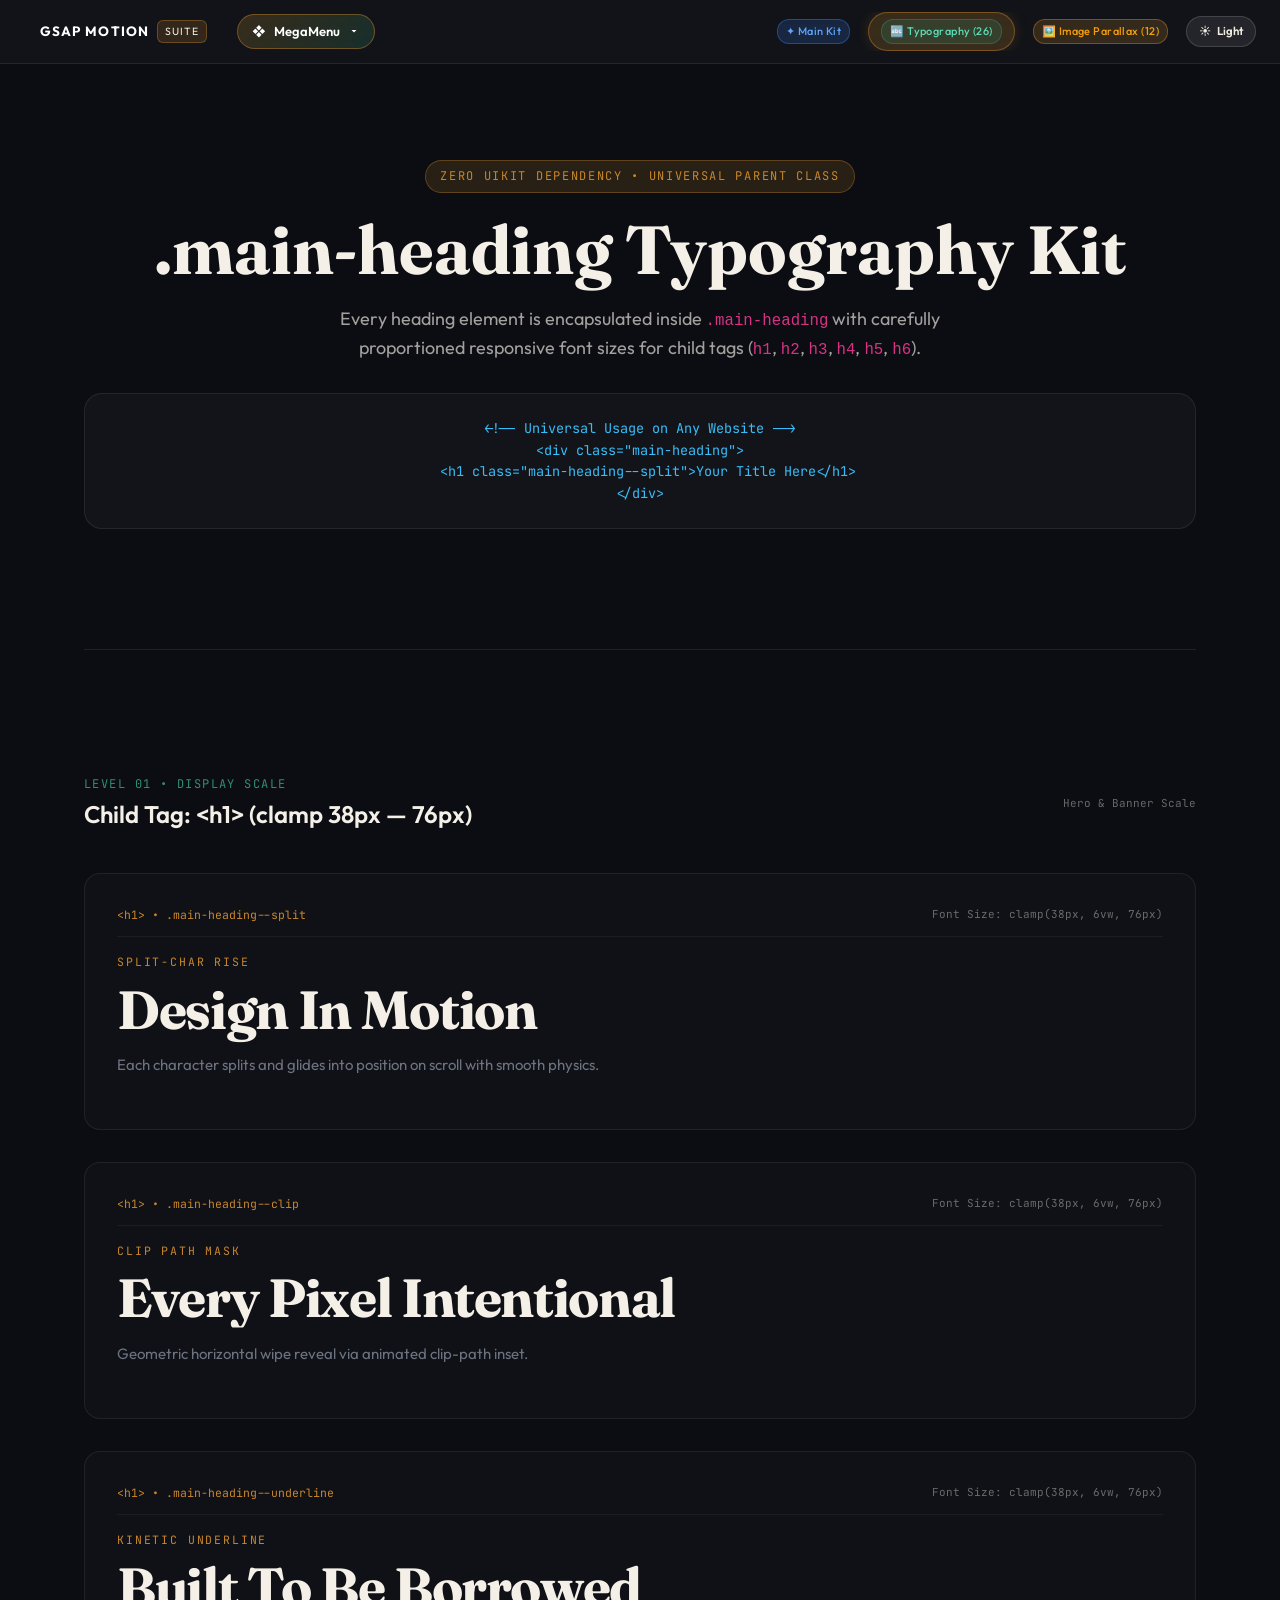
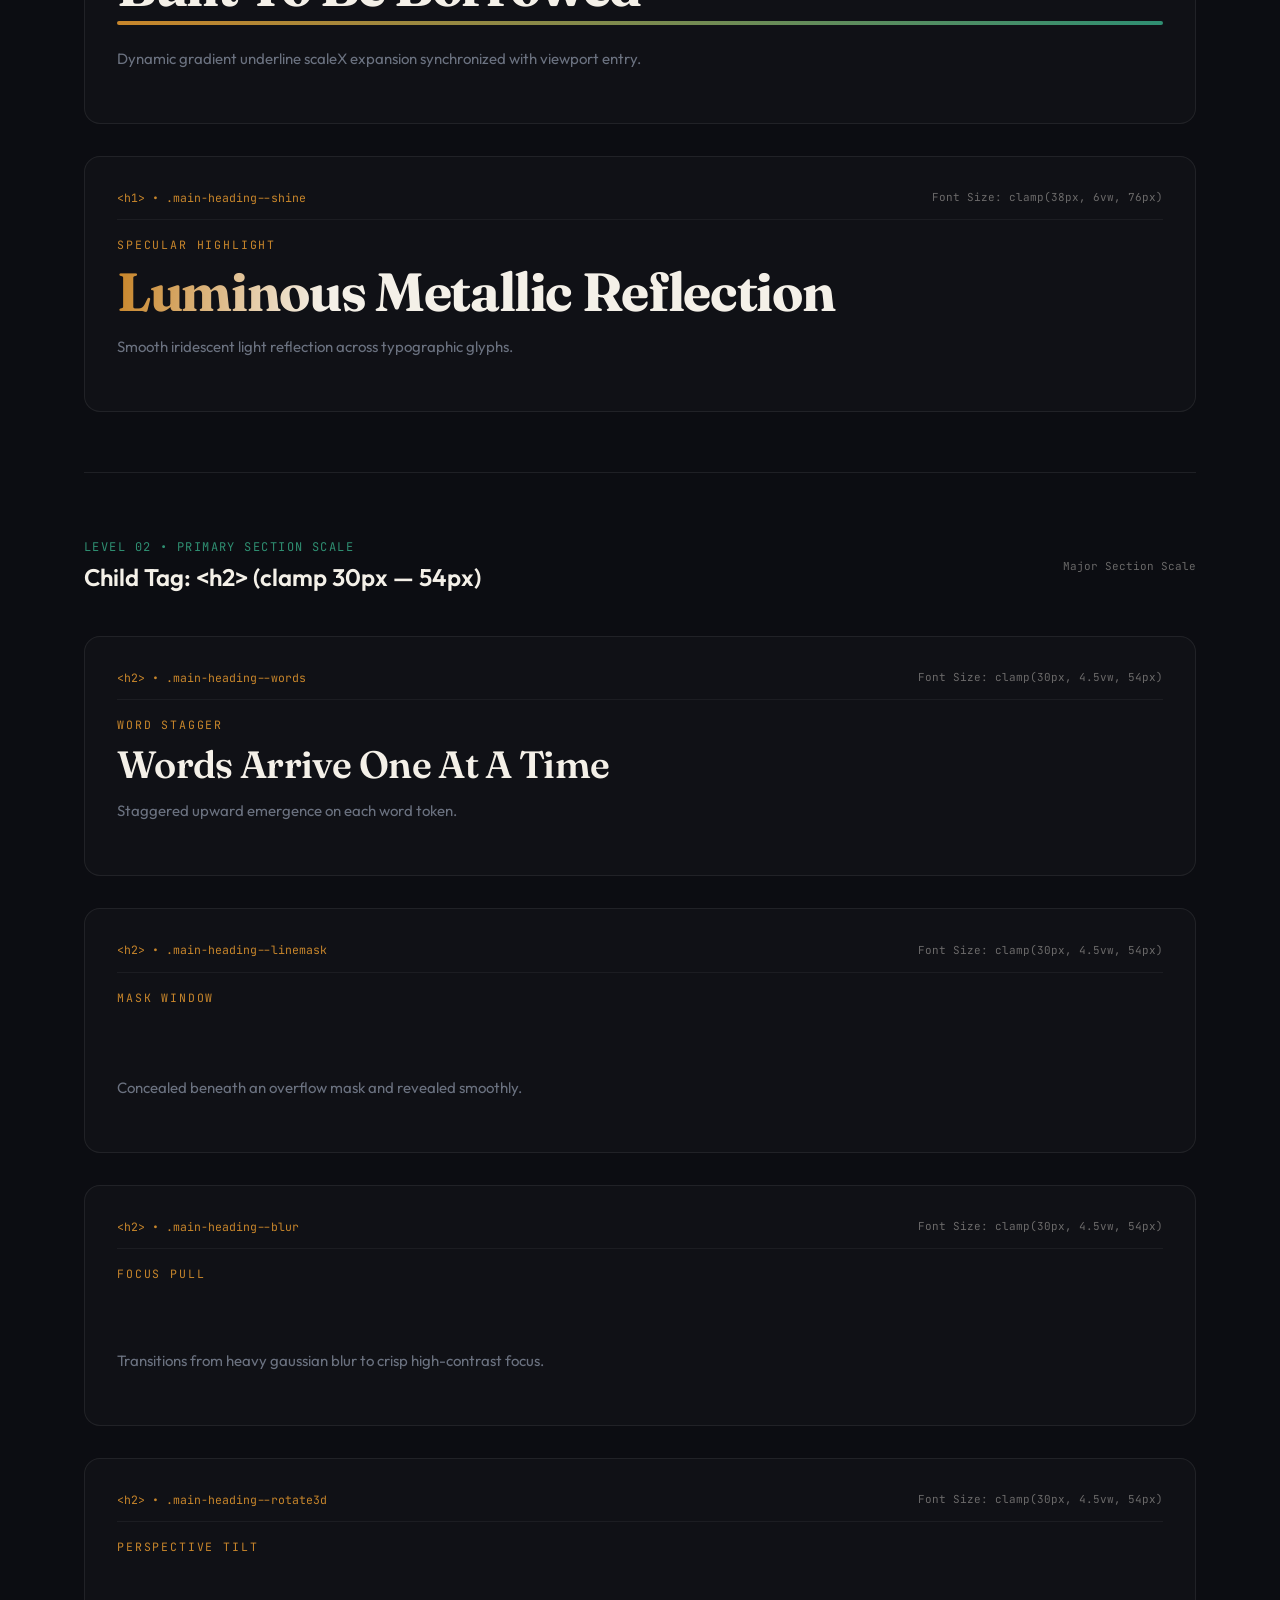
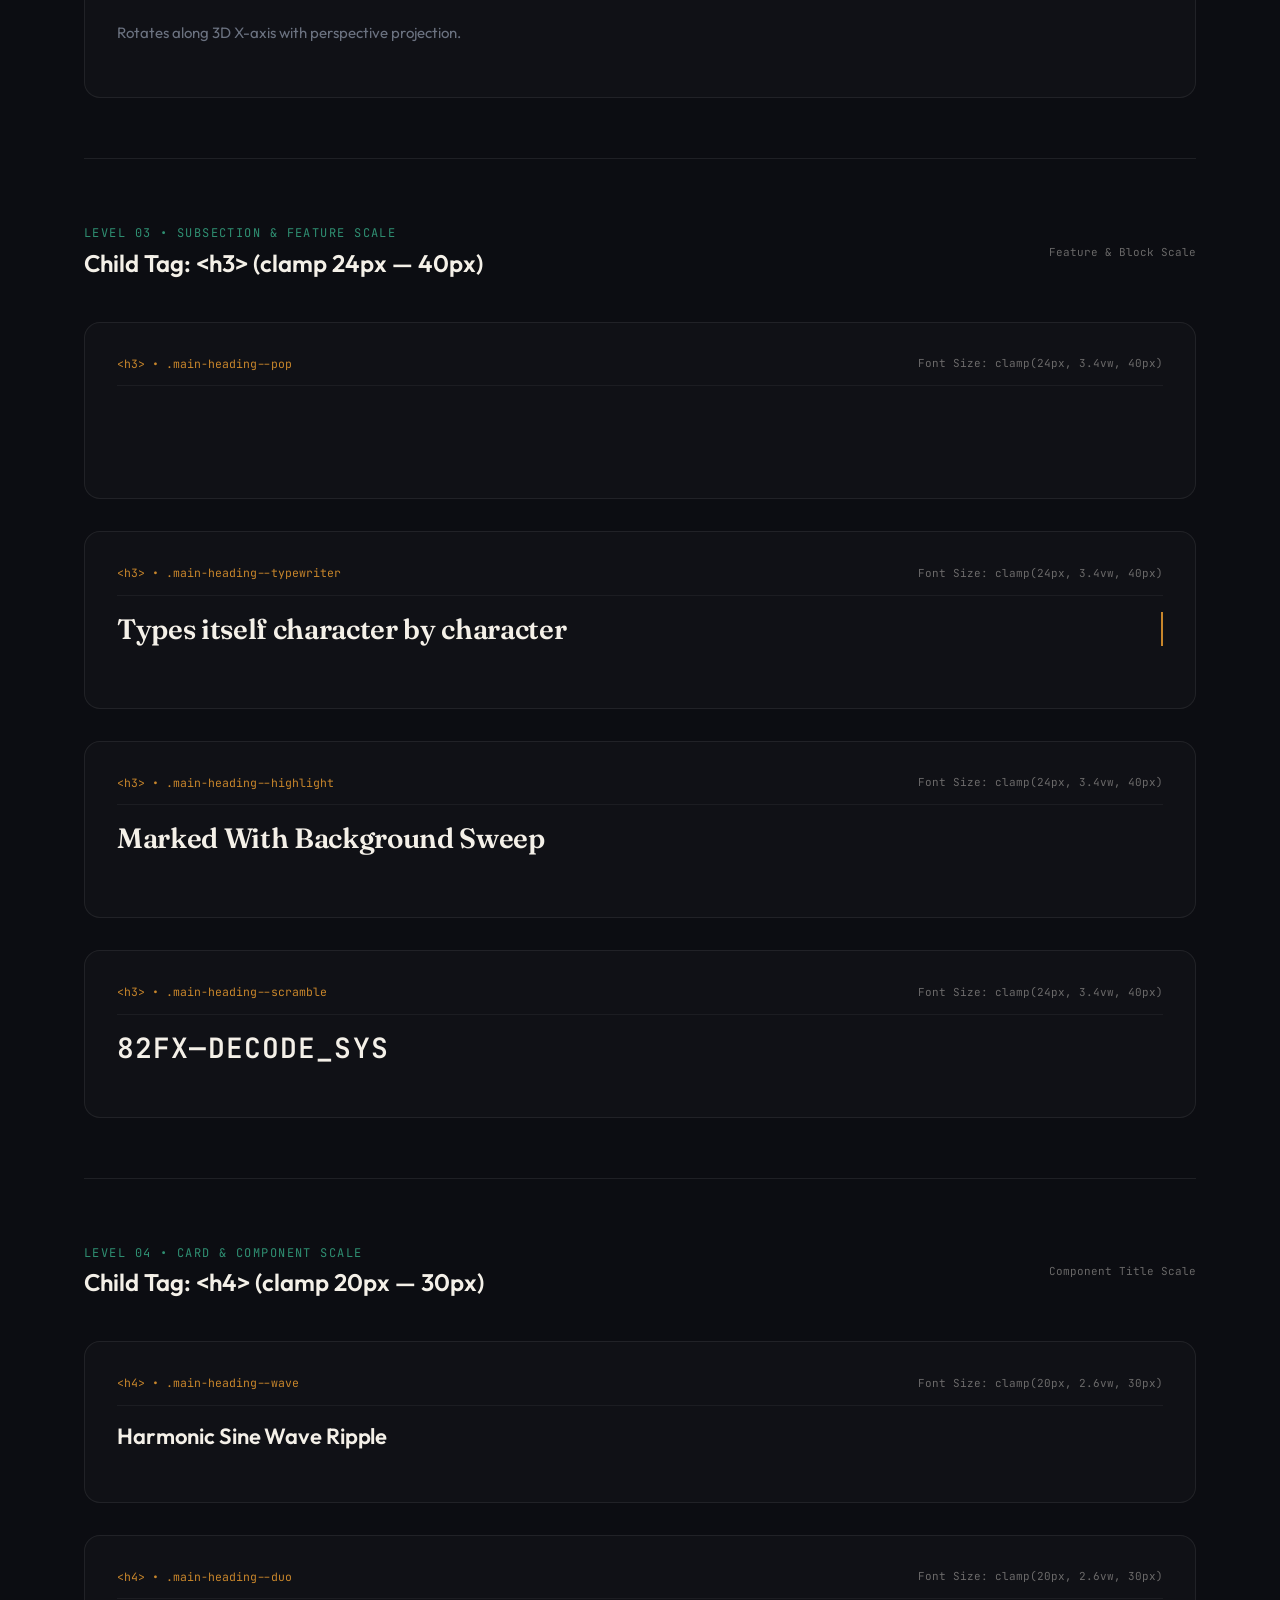
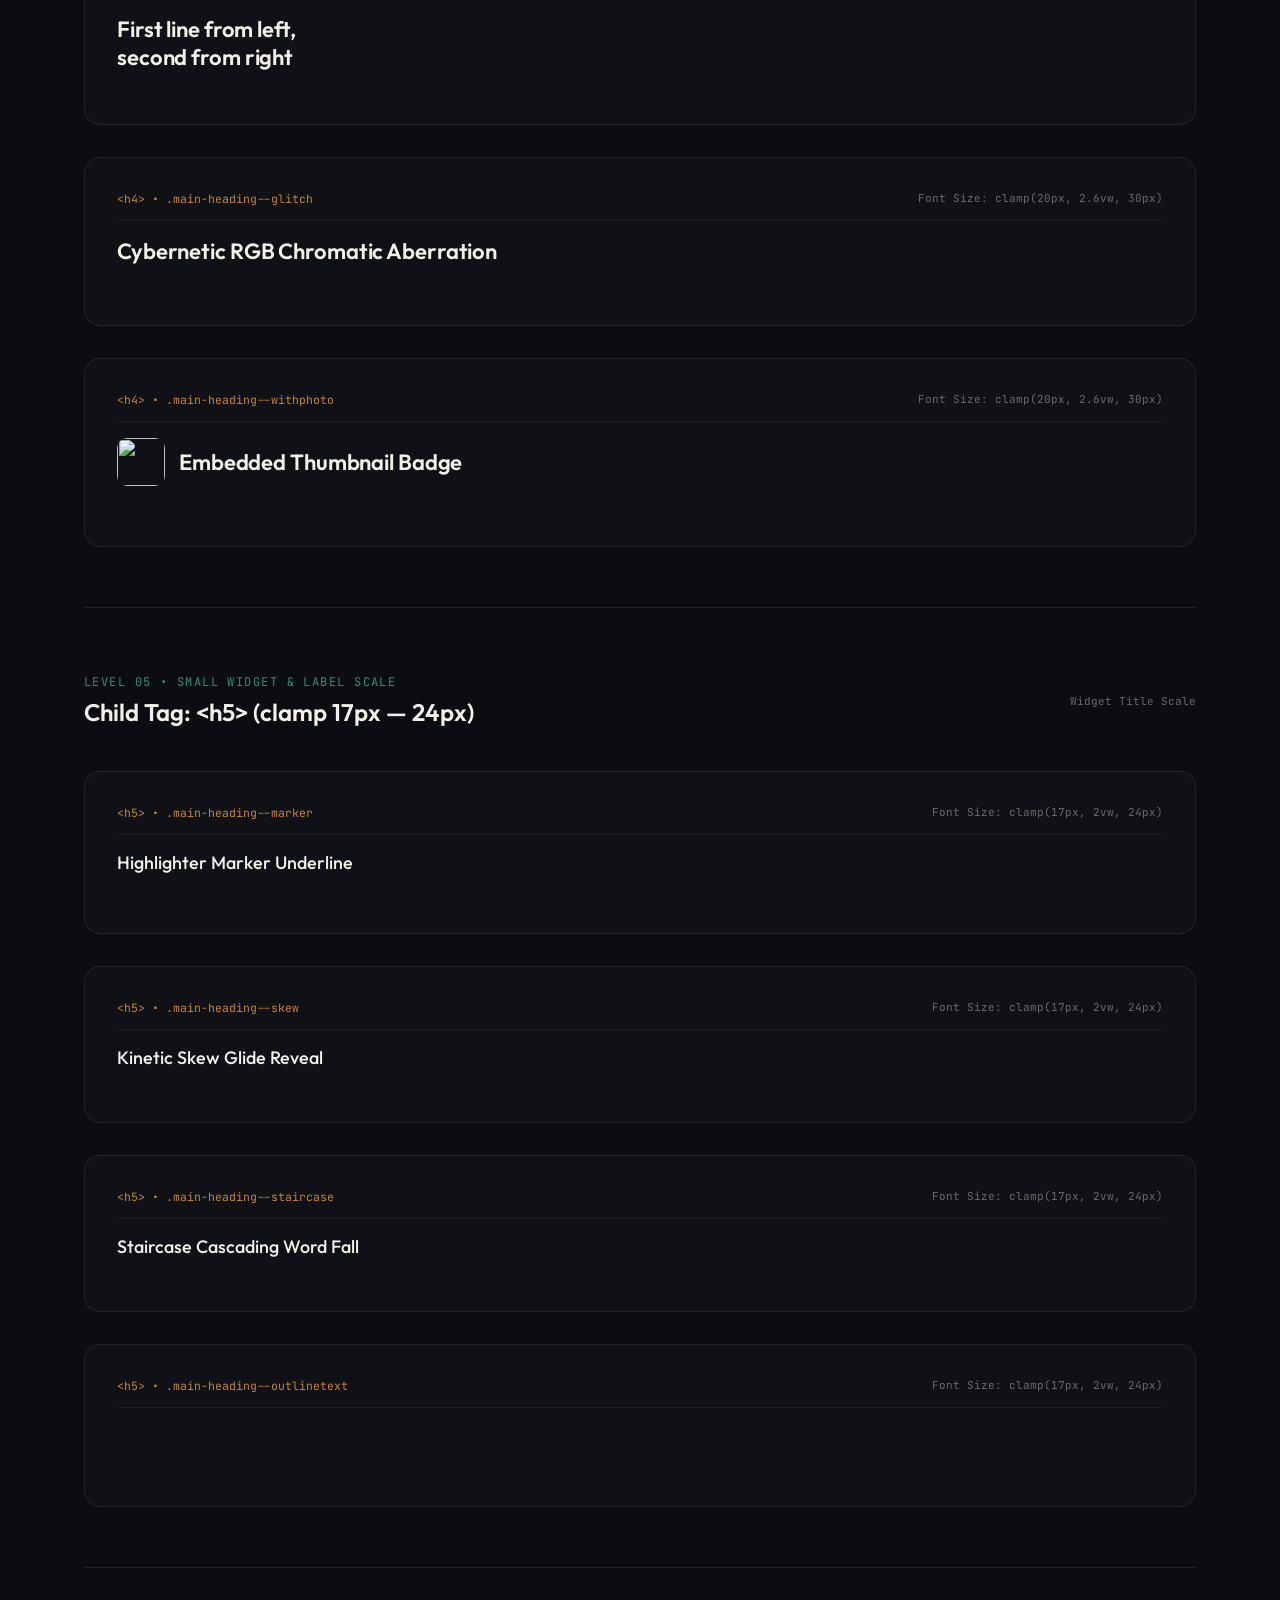
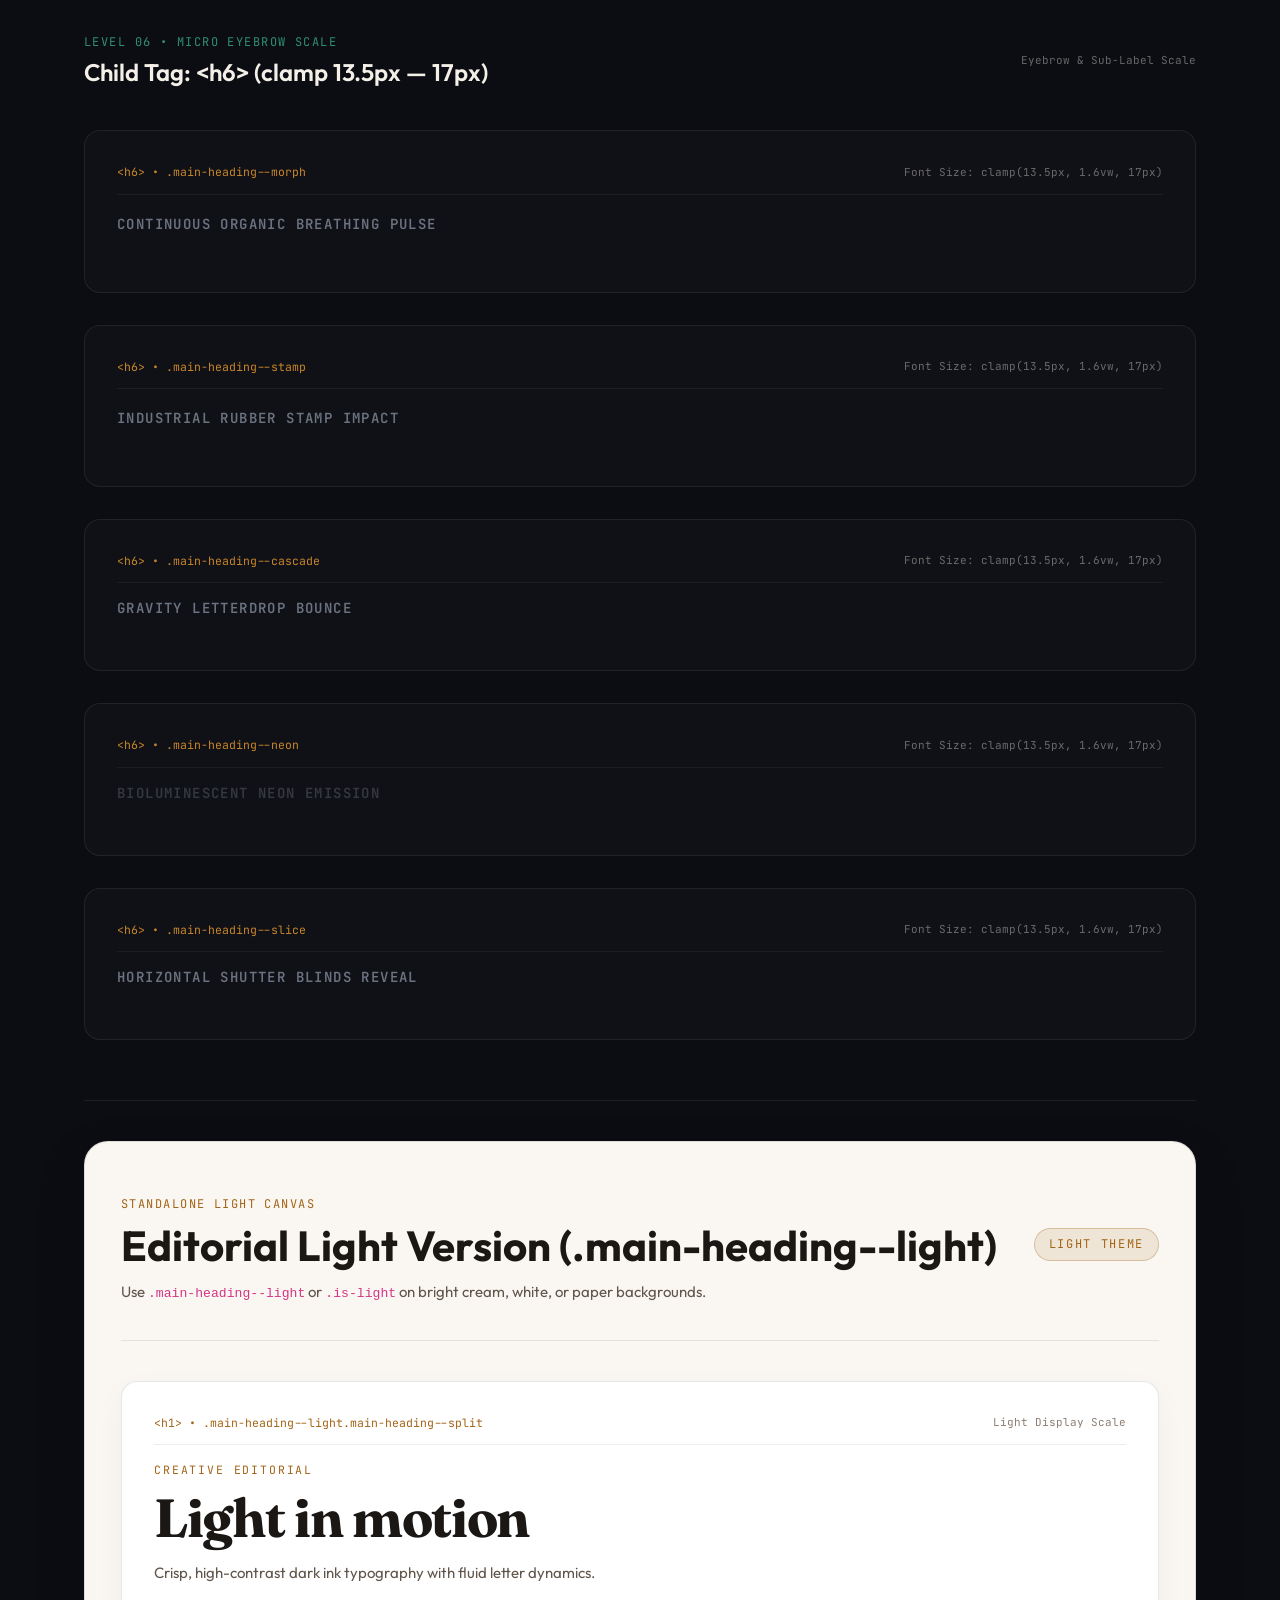
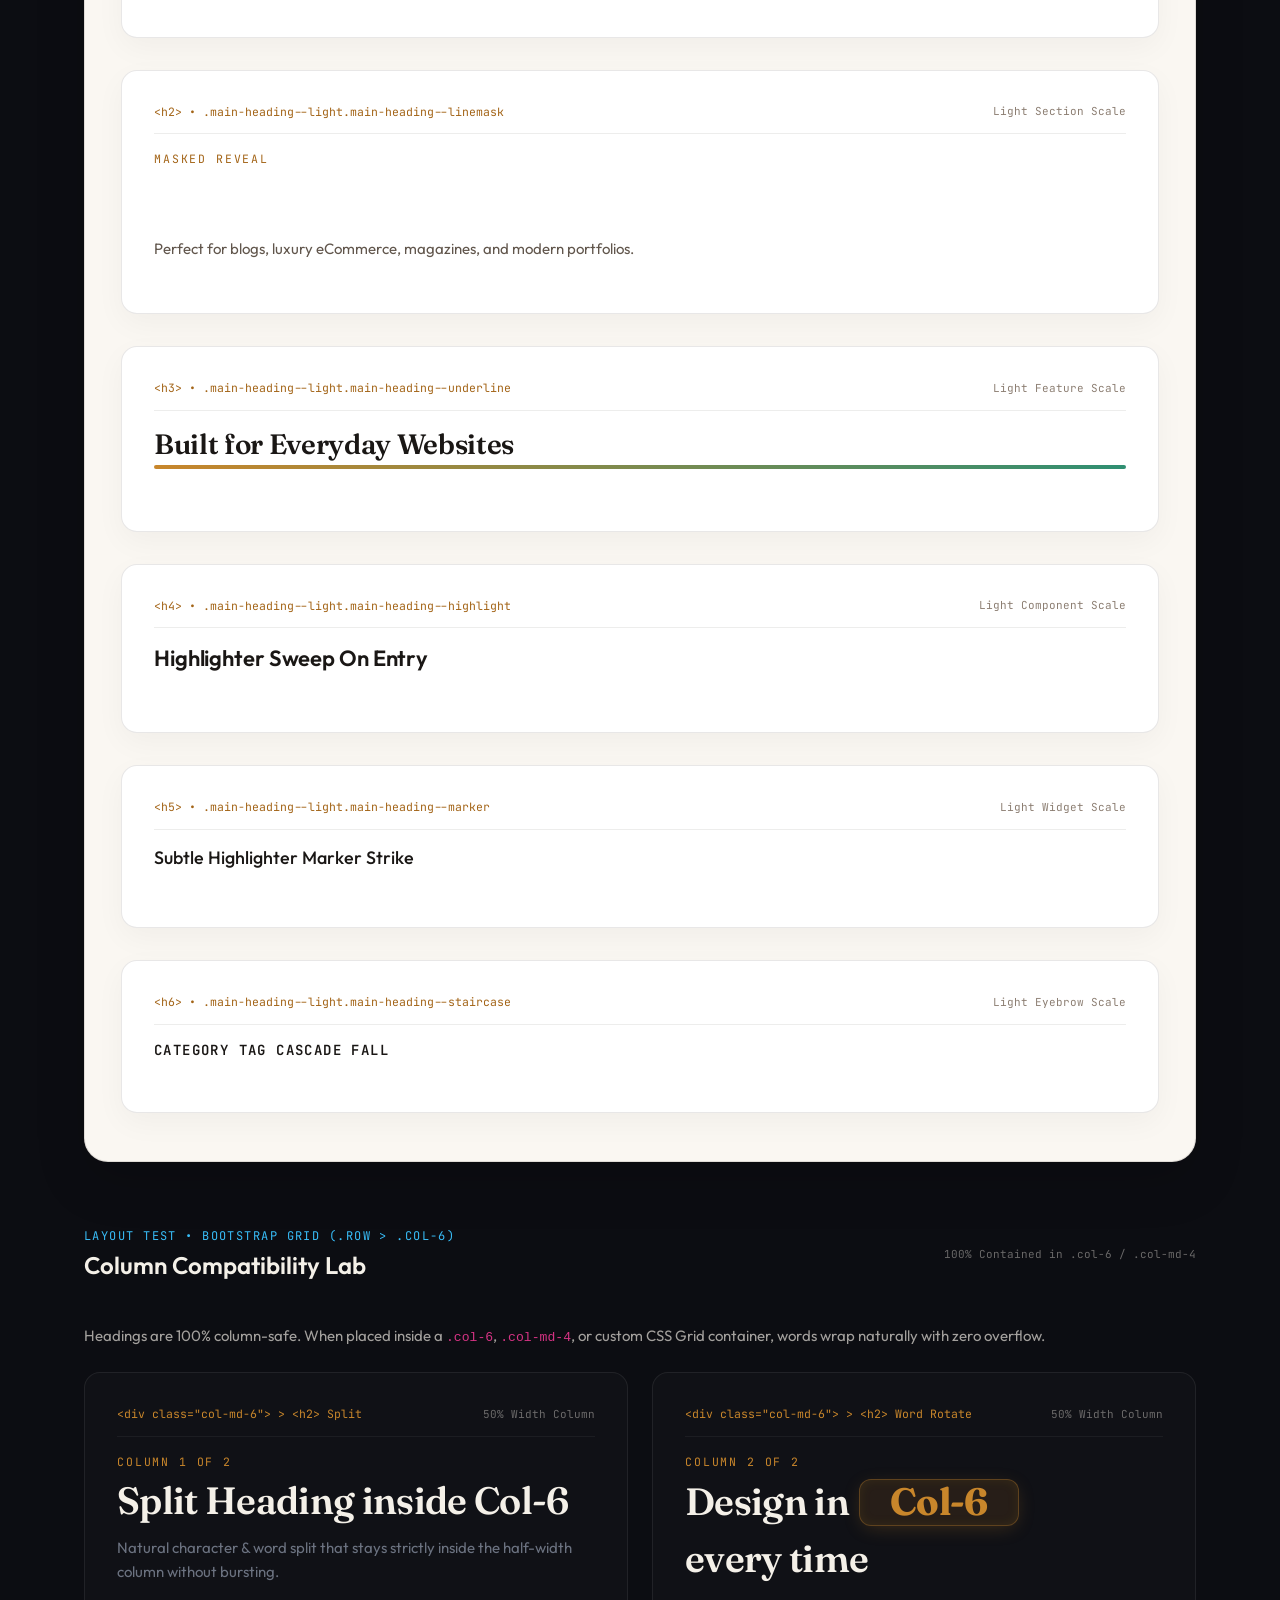
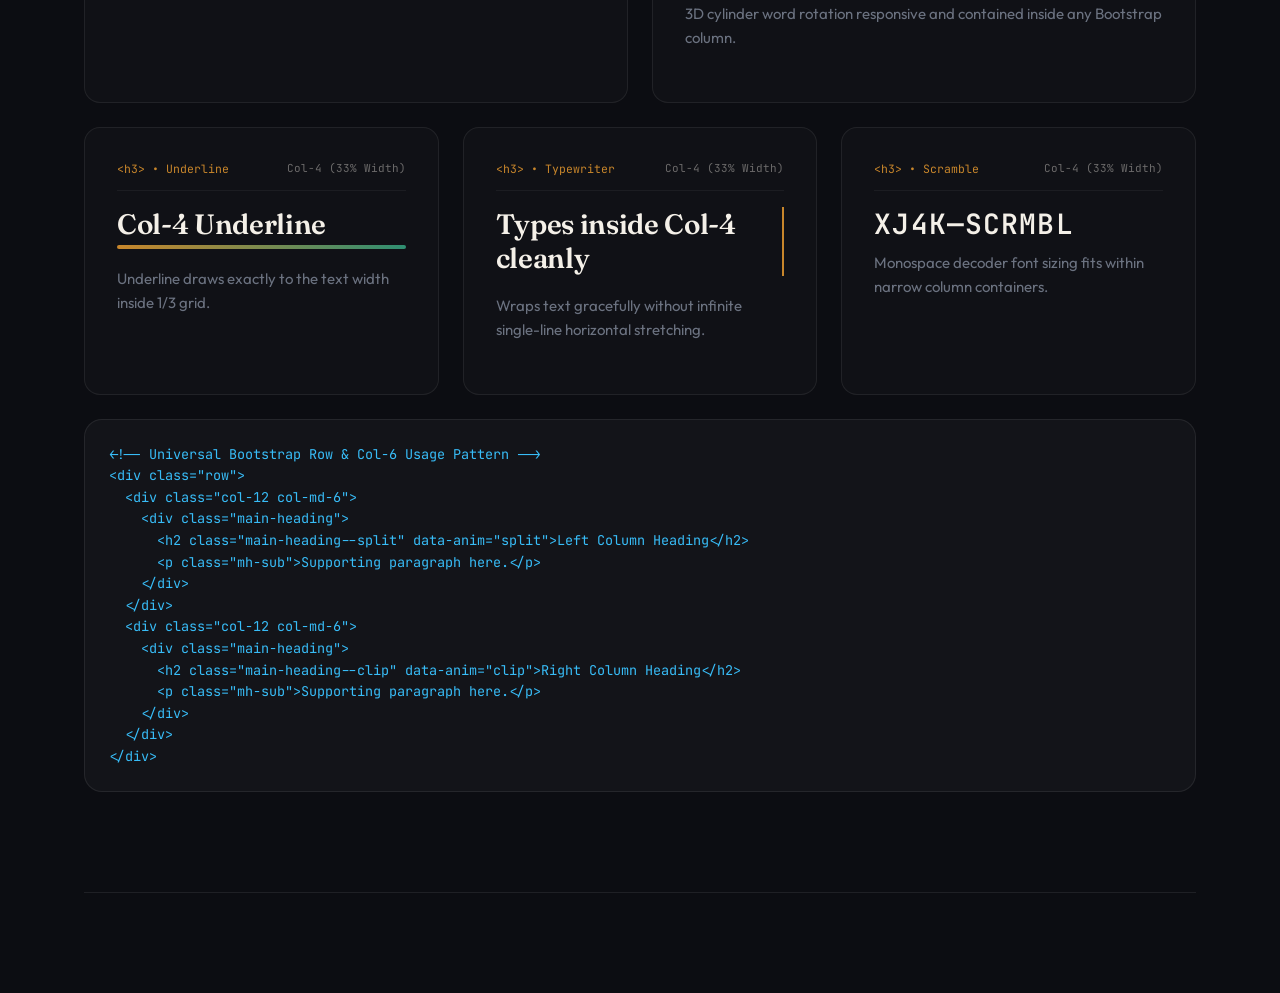
==== commit 9af0e2eb: "Fix heading layout bursting and add 100% column containment for grid systems (col-6, col-4)" ====
--- a/headings.html
+++ b/headings.html
@@ -916,6 +916,122 @@
         </div>
 
       </div>
+    </section>
+
+    <!-- ================= 6. GRID & COLUMN LAYOUT TEST LAB ================= -->
+    <section class="mh-section" id="grid-lab">
+      <div class="mh-section-header">
+        <div>
+          <span class="mh-section-tag" style="color: #38BDF8;">LAYOUT TEST • BOOTSTRAP GRID (.ROW &gt; .COL-6)</span>
+          <h2 style="font-size: 24px; font-weight: 600; margin-top: 4px;">Column Compatibility Lab</h2>
+        </div>
+        <span class="mh-size-label">100% Contained in .col-6 / .col-md-4</span>
+      </div>
+
+      <p style="color: rgba(244, 240, 232, 0.65); margin-bottom: 24px; font-size: 15px;">
+        Headings are 100% column-safe. When placed inside a <code>.col-6</code>, <code>.col-md-4</code>, or custom CSS Grid container, words wrap naturally with zero overflow.
+      </p>
+
+      <!-- 2-Column Grid Demo (.col-md-6) -->
+      <div class="row g-4 mb-4">
+        <div class="col-12 col-md-6">
+          <div class="mh-demo-card h-100">
+            <div class="mh-demo-meta">
+              <span class="mh-tag-badge">&lt;div class="col-md-6"&gt; &gt; &lt;h2&gt; Split</span>
+              <span class="mh-size-label">50% Width Column</span>
+            </div>
+            <div class="main-heading">
+              <span class="mh-eyebrow">COLUMN 1 OF 2</span>
+              <h2 class="main-heading--split" data-anim="split">Split Heading inside Col-6</h2>
+              <p class="mh-sub">Natural character &amp; word split that stays strictly inside the half-width column without bursting.</p>
+            </div>
+          </div>
+        </div>
+
+        <div class="col-12 col-md-6">
+          <div class="mh-demo-card h-100">
+            <div class="mh-demo-meta">
+              <span class="mh-tag-badge">&lt;div class="col-md-6"&gt; &gt; &lt;h2&gt; Word Rotate</span>
+              <span class="mh-size-label">50% Width Column</span>
+            </div>
+            <div class="main-heading">
+              <span class="mh-eyebrow">COLUMN 2 OF 2</span>
+              <h2 class="main-heading--word-rotate" data-anim="word-rotate">
+                <span class="mh-rotate-prefix">Design in</span>
+                <span class="mh-rotate-words-wrap">
+                  <span class="mh-rotate-word is-active">Col-6</span>
+                  <span class="mh-rotate-word">Grids</span>
+                  <span class="mh-rotate-word">Layouts</span>
+                </span>
+                <span class="mh-rotate-suffix">every time</span>
+              </h2>
+              <p class="mh-sub">3D cylinder word rotation responsive and contained inside any Bootstrap column.</p>
+            </div>
+          </div>
+        </div>
+      </div>
+
+      <!-- 3-Column Grid Demo (.col-md-4) -->
+      <div class="row g-4 mb-4">
+        <div class="col-12 col-md-4">
+          <div class="mh-demo-card h-100">
+            <div class="mh-demo-meta">
+              <span class="mh-tag-badge">&lt;h3&gt; • Underline</span>
+              <span class="mh-size-label">Col-4 (33% Width)</span>
+            </div>
+            <div class="main-heading">
+              <h3 class="main-heading--underline" data-anim="underline">Col-4 Underline<span class="mh-underline-rule"></span></h3>
+              <p class="mh-sub">Underline draws exactly to the text width inside 1/3 grid.</p>
+            </div>
+          </div>
+        </div>
+
+        <div class="col-12 col-md-4">
+          <div class="mh-demo-card h-100">
+            <div class="mh-demo-meta">
+              <span class="mh-tag-badge">&lt;h3&gt; • Typewriter</span>
+              <span class="mh-size-label">Col-4 (33% Width)</span>
+            </div>
+            <div class="main-heading">
+              <h3 class="main-heading--typewriter" data-anim="typewriter" data-text="Types inside Col-4 cleanly">Types inside Col-4 cleanly</h3>
+              <p class="mh-sub">Wraps text gracefully without infinite single-line horizontal stretching.</p>
+            </div>
+          </div>
+        </div>
+
+        <div class="col-12 col-md-4">
+          <div class="mh-demo-card h-100">
+            <div class="mh-demo-meta">
+              <span class="mh-tag-badge">&lt;h3&gt; • Scramble</span>
+              <span class="mh-size-label">Col-4 (33% Width)</span>
+            </div>
+            <div class="main-heading">
+              <h3 class="main-heading--scramble" data-anim="scramble" data-final-text="DECODED IN 33% GRID">XJ4K—SCRMBL</h3>
+              <p class="mh-sub">Monospace decoder font sizing fits within narrow column containers.</p>
+            </div>
+          </div>
+        </div>
+      </div>
+
+      <!-- Copy-Paste Usage Code Snippet for Grid Columns -->
+      <div class="mh-code-card">
+        &lt;!-- Universal Bootstrap Row &amp; Col-6 Usage Pattern --&gt;<br>
+        &lt;div class="row"&gt;<br>
+        &nbsp;&nbsp;&lt;div class="col-12 col-md-6"&gt;<br>
+        &nbsp;&nbsp;&nbsp;&nbsp;&lt;div class="main-heading"&gt;<br>
+        &nbsp;&nbsp;&nbsp;&nbsp;&nbsp;&nbsp;&lt;h2 class="main-heading--split" data-anim="split"&gt;Left Column Heading&lt;/h2&gt;<br>
+        &nbsp;&nbsp;&nbsp;&nbsp;&nbsp;&nbsp;&lt;p class="mh-sub"&gt;Supporting paragraph here.&lt;/p&gt;<br>
+        &nbsp;&nbsp;&nbsp;&nbsp;&lt;/div&gt;<br>
+        &nbsp;&nbsp;&lt;/div&gt;<br>
+        &nbsp;&nbsp;&lt;div class="col-12 col-md-6"&gt;<br>
+        &nbsp;&nbsp;&nbsp;&nbsp;&lt;div class="main-heading"&gt;<br>
+        &nbsp;&nbsp;&nbsp;&nbsp;&nbsp;&nbsp;&lt;h2 class="main-heading--clip" data-anim="clip"&gt;Right Column Heading&lt;/h2&gt;<br>
+        &nbsp;&nbsp;&nbsp;&nbsp;&nbsp;&nbsp;&lt;p class="mh-sub"&gt;Supporting paragraph here.&lt;/p&gt;<br>
+        &nbsp;&nbsp;&nbsp;&nbsp;&lt;/div&gt;<br>
+        &nbsp;&nbsp;&lt;/div&gt;<br>
+        &lt;/div&gt;
+      </div>
+
     </section>
 
   </main>
--- a/css/bundle.min.css
+++ b/css/bundle.min.css
@@ -1 +1 @@
-.uik-kit{--uik-bg:#FBF7F0;--uik-bg-alt:#F2ECE0;--uik-bg-raise:#E9E1D1;--uik-ink:#241C15;--uik-muted:#7A6E5E;--uik-gold:#C8862B;--uik-mint:#2F8F72;--uik-line:rgba(36,28,21,0.14);--uik-shadow:0 20px 50px rgba(36,28,21,0.14);--uik-font-display:'Fraunces',serif;--uik-font-body:'Inter',sans-serif;--uik-font-mono:'JetBrains Mono',monospace;background:var(--uik-bg);color:var(--uik-ink);font-family:var(--uik-font-body);overflow-x:hidden;position:relative;}.uik-kit *{box-sizing:border-box;}.uik-kit::selection{background:var(--uik-gold);color:#FBF7F0;}.uik-kit .uik-container{max-width:1180px;margin:0 auto;padding:0 24px;}.uik-kit .uik-section{padding:110px 0 90px;border-bottom:1px solid var(--uik-line);position:relative;}.uik-kit .uik-specimen-label{font-family:var(--uik-font-mono);font-size:12.5px;letter-spacing:0.14em;text-transform:uppercase;color:var(--uik-gold);display:flex;align-items:center;gap:14px;margin-bottom:44px;}.uik-kit .uik-specimen-label::after{content:"";flex:1;height:1px;background:var(--uik-line);}.uik-kit .uik-site-intro-overlay{position:fixed;inset:0;width:100vw;height:100vh;z-index:99999;display:flex;align-items:center;justify-content:center;overflow:hidden;pointer-events:all;}.uik-kit .uik-site-intro-overlay.uik-is-hidden{pointer-events:none;visibility:hidden;}.uik-kit .uik-intro-columns-wrap{position:absolute;inset:0;width:100%;height:100%;display:flex;z-index:1;}.uik-kit .uik-intro-column{flex:1;height:100%;background:#090B0F;border-right:1px solid rgba(255,255,255,0.03);transform-origin:top center;}.uik-kit .uik-intro-column:last-child{border-right:none;}.uik-kit .uik-intro-stage{position:relative;z-index:2;width:90%;max-width:900px;text-align:center;display:flex;flex-direction:column;align-items:center;justify-content:center;}.uik-kit .uik-intro-telemetry{font-family:var(--uik-font-mono);font-size:11.5px;letter-spacing:0.22em;text-transform:uppercase;color:var(--uik-clay);margin-bottom:24px;display:flex;align-items:center;gap:12px;}.uik-kit .uik-intro-emblem{width:64px;height:64px;margin-bottom:20px;position:relative;}.uik-kit .uik-intro-emblem-ring{width:100%;height:100%;border-radius:50%;border:2px dashed rgba(200,134,43,0.5);animation:uikIntroRingSpin 12s linear infinite;}@keyframes uikIntroRingSpin{0%{transform:rotate(0deg);}100%{transform:rotate(360deg);}}.uik-kit .uik-intro-emblem-core{position:absolute;top:50%;left:50%;width:16px;height:16px;background:#C8862B;border-radius:50%;transform:translate(-50%,-50%);box-shadow:0 0 20px #C8862B,0 0 40px rgba(200,134,43,0.8);}.uik-kit .uik-intro-title{font-family:var(--uik-font-display);font-size:clamp(32px,6vw,68px);font-weight:700;color:#FFFFFF;letter-spacing:0.06em;line-height:1.05;margin:0 0 28px;display:flex;flex-wrap:wrap;justify-content:center;gap:4px;}.uik-kit .uik-intro-char{display:inline-block;will-change:transform,opacity;}.uik-kit .uik-intro-counter-big{font-family:var(--uik-font-mono);font-size:clamp(54px,10vw,120px);font-weight:800;line-height:0.9;letter-spacing:-0.03em;background:linear-gradient(135deg,#FFFFFF 30%,var(--uik-clay) 80%);-webkit-background-clip:text;-webkit-text-fill-color:transparent;background-clip:text;margin-bottom:24px;}.uik-kit .uik-intro-progress-wrap{width:280px;height:3px;background:rgba(255,255,255,0.08);border-radius:4px;overflow:hidden;position:relative;margin-bottom:16px;}.uik-kit .uik-intro-progress-bar{position:absolute;top:0;left:0;height:100%;width:0%;background:linear-gradient(90deg,#C8862B,#2F8F72);box-shadow:0 0 10px #2F8F72;border-radius:4px;}.uik-kit .uik-intro-status{font-family:var(--uik-font-mono);font-size:11px;letter-spacing:0.16em;text-transform:uppercase;color:rgba(240,236,225,0.4);}.uik-kit .uik-page-content-wrapper{transition:transform 1.2s cubic-bezier(0.16,1,0.3,1),filter 1.2s cubic-bezier(0.16,1,0.3,1);will-change:transform,filter;}.uik-kit .uik-page-content-wrapper.uik-is-entering{transform:scale(1.06);filter:blur(8px);}.uik-kit .uik-nav-replay-btn{display:inline-flex;align-items:center;gap:6px;background:rgba(200,134,43,0.12);border:1px solid rgba(200,134,43,0.4);color:var(--uik-clay);font-family:var(--uik-font-mono);font-size:11.5px;font-weight:600;padding:5px 12px;border-radius:14px;cursor:pointer;transition:all 0.25s ease;margin-right:10px;white-space:nowrap;}.uik-kit .uik-nav-replay-btn:hover{background:var(--uik-clay);color:#090B0F;box-shadow:0 0 14px rgba(200,134,43,0.5);transform:translateY(-1px);}.uik-kit .uik-hero{padding:130px 0 70px;position:relative;}.uik-kit .uik-hero__eyebrow{font-family:var(--uik-font-mono);font-size:12.5px;letter-spacing:0.18em;text-transform:uppercase;color:var(--uik-mint);margin-bottom:22px;}.uik-kit .uik-hero__title{font-family:var(--uik-font-display);font-weight:600;font-size:clamp(40px,6vw,84px);line-height:1.02;letter-spacing:-0.01em;max-width:900px;margin:0 0 26px;}.uik-kit .uik-hero__title em{font-style:italic;color:var(--uik-gold);}.uik-kit .uik-hero__sub{font-size:17px;color:var(--uik-muted);max-width:540px;line-height:1.6;}.uik-kit .uik-marquee{overflow:hidden;position:relative;width:100%;border-top:1px solid var(--uik-line);border-bottom:1px solid var(--uik-line);background:var(--uik-bg-alt);}.uik-kit .uik-marquee__track{display:flex;width:max-content;will-change:transform;}.uik-kit .uik-marquee__item{display:flex;align-items:center;white-space:nowrap;flex-shrink:0;}.uik-kit .uik-marquee--text{padding:22px 0;}.uik-kit .uik-marquee--text .uik-marquee__item{font-family:var(--uik-font-display);font-weight:500;font-style:italic;font-size:28px;color:var(--uik-ink);padding:0 34px;}.uik-kit .uik-marquee--text .uik-marquee__item::after{content:"◆";font-size:12px;color:var(--uik-gold);margin-left:34px;}.uik-kit .uik-marquee--logos{padding:26px 0;}.uik-kit .uik-marquee--logos .uik-marquee__item{font-family:var(--uik-font-mono);font-size:13px;letter-spacing:0.08em;text-transform:uppercase;color:var(--uik-muted);border:1px solid var(--uik-line);border-radius:100px;padding:10px 22px;margin:0 10px;}.uik-kit .uik-marquee--logos:hover .uik-marquee__track{animation-play-state:paused;}.uik-kit .uik-marquee--stroke{padding:8px 0;background:var(--uik-bg);}.uik-kit .uik-marquee--stroke .uik-marquee__item{font-family:var(--uik-font-display);font-weight:700;font-size:90px;padding:0 28px;color:transparent;-webkit-text-stroke:1.5px var(--uik-line);}.uik-kit .uik-marquee--fill{padding:16px 0;background:var(--uik-gold);}.uik-kit .uik-marquee--fill .uik-marquee__item{font-family:var(--uik-font-mono);font-size:13px;font-weight:500;text-transform:uppercase;letter-spacing:0.1em;color:#FBF7F0;padding:0 28px;}.uik-kit .uik-marquee--fill .uik-marquee__item::after{content:"•";margin-left:28px;}.uik-kit .uik-marquee--tiles{padding:22px 0;}.uik-kit .uik-marquee--tiles .uik-marquee__item{position:relative;width:220px;height:130px;border-radius:14px;border:1px solid var(--uik-line);margin:0 10px;padding:16px;flex-direction:column;justify-content:flex-end;align-items:flex-start;overflow:hidden;}.uik-kit .uik-marquee--tiles .uik-tile-photo{position:absolute;inset:0;width:100%;height:100%;object-fit:cover;z-index:0;}.uik-kit .uik-marquee--tiles .uik-marquee__item::before{content:"";position:absolute;inset:0;background:linear-gradient(0deg,rgba(36,28,21,0.75),transparent 60%);z-index:1;}.uik-kit .uik-marquee--tiles .uik-tile-label{position:relative;z-index:2;font-family:var(--uik-font-mono);font-size:11px;color:#FBF7F0;text-transform:uppercase;letter-spacing:0.08em;}.uik-kit .uik-marquee--quotes{padding:30px 0;background:var(--uik-bg-alt);}.uik-kit .uik-marquee--quotes .uik-marquee__item{max-width:340px;white-space:normal;font-family:var(--uik-font-display);font-style:italic;font-size:17px;line-height:1.5;color:var(--uik-muted);padding:0 40px;border-right:1px solid var(--uik-line);}.uik-kit .uik-marquee--mono{padding:18px 0;}.uik-kit .uik-marquee--mono .uik-marquee__item{font-family:var(--uik-font-mono);font-size:13px;letter-spacing:0.25em;text-transform:uppercase;color:var(--uik-line);padding:0 22px;}.uik-kit .uik-marquee--mono .uik-marquee__item:nth-child(odd){color:var(--uik-muted);}.uik-kit .uik-marquee--fade{padding:24px 0;-webkit-mask-image:linear-gradient(90deg,transparent,#000 10%,#000 90%,transparent);mask-image:linear-gradient(90deg,transparent,#000 10%,#000 90%,transparent);}.uik-kit .uik-marquee--fade .uik-marquee__item{font-family:var(--uik-font-display);font-size:22px;color:var(--uik-ink);padding:0 30px;}.uik-kit .uik-marquee--vertical{height:240px;border:1px solid var(--uik-line);border-radius:16px;background:var(--uik-bg-alt);}.uik-kit .uik-marquee--vertical .uik-marquee__track{flex-direction:column;width:100%;height:max-content;}.uik-kit .uik-marquee--vertical .uik-marquee__item{padding:14px 24px;font-family:var(--uik-font-mono);font-size:13px;color:var(--uik-mint);border-bottom:1px solid var(--uik-line);width:100%;}.uik-kit .uik-marquee--bullet{padding:20px 0;}.uik-kit .uik-marquee--bullet .uik-marquee__item{font-family:var(--uik-font-display);font-weight:600;font-size:20px;padding:0 26px;}.uik-kit .uik-marquee--bullet .uik-marquee__item:nth-child(odd){color:var(--uik-gold);}.uik-kit .uik-marquee--bullet .uik-marquee__item:nth-child(even){color:var(--uik-mint);}.uik-kit .uik-marquee--bullet .uik-marquee__item::before{content:"●";font-size:8px;margin-right:22px;vertical-align:middle;}.uik-kit .uik-marquee--avatars{padding:20px 0;}.uik-kit .uik-marquee--avatars .uik-marquee__item{display:flex;align-items:center;gap:10px;padding:0 20px;font-family:var(--uik-font-body);font-size:13px;color:var(--uik-ink);}.uik-kit .uik-marquee--avatars .uik-avatar-chip{width:34px;height:34px;border-radius:50%;background:var(--uik-bg-raise);border:1px solid var(--uik-line);display:flex;align-items:center;justify-content:center;font-family:var(--uik-font-mono);font-size:12px;color:var(--uik-gold);overflow:hidden;}.uik-kit .uik-marquee--avatars .uik-avatar-chip img{width:100%;height:100%;object-fit:cover;}.uik-kit .uik-marquee--stars{padding:22px 0;background:var(--uik-bg-alt);}.uik-kit .uik-marquee--stars .uik-marquee__item{display:flex;align-items:center;gap:12px;padding:0 26px;font-family:var(--uik-font-mono);font-size:12.5px;color:var(--uik-muted);}.uik-kit .uik-marquee--stars .uik-stars{color:var(--uik-gold);letter-spacing:2px;}.uik-kit .uik-marquee--gradient{padding:24px 0;}.uik-kit .uik-marquee--gradient .uik-marquee__item{font-family:var(--uik-font-display);font-weight:700;font-size:26px;padding:0 30px;background:linear-gradient(90deg,var(--uik-gold),var(--uik-mint));-webkit-background-clip:text;background-clip:text;color:transparent;}.uik-kit .uik-marquee--circles{padding:24px 0;}.uik-kit .uik-marquee--circles .uik-marquee__item{width:90px;height:90px;border-radius:50%;overflow:hidden;margin:0 14px;border:2px solid var(--uik-bg-alt);box-shadow:0 0 0 1px var(--uik-line);}.uik-kit .uik-marquee--circles .uik-marquee__item img{width:100%;height:100%;object-fit:cover;}.uik-kit .uik-marquee--polaroid{padding:26px 0;background:var(--uik-bg-alt);}.uik-kit .uik-marquee--polaroid .uik-marquee__item{width:170px;background:#FBF7F0;border:1px solid var(--uik-line);border-radius:6px;padding:10px 10px 26px;margin:0 14px;flex-direction:column;box-shadow:0 10px 24px rgba(36,28,21,0.1);transform:rotate(-2deg);}.uik-kit .uik-marquee--polaroid .uik-marquee__item:nth-child(even){transform:rotate(2deg);}.uik-kit .uik-marquee--polaroid .uik-marquee__item img{width:100%;height:110px;object-fit:cover;border-radius:3px;}.uik-kit .uik-marquee--polaroid .uik-polaroid-caption{font-family:var(--uik-font-mono);font-size:10.5px;color:var(--uik-ink);text-align:center;margin-top:8px;}.uik-kit .uik-marquee--photoband{padding:0;height:180px;}.uik-kit .uik-marquee--photoband .uik-marquee__item{position:relative;width:300px;height:180px;margin-right:6px;flex-shrink:0;}.uik-kit .uik-marquee--photoband .uik-marquee__item img{width:100%;height:100%;object-fit:cover;}.uik-kit .uik-marquee--photoband .uik-photoband-label{position:absolute;bottom:12px;left:14px;font-family:var(--uik-font-mono);font-size:11px;letter-spacing:0.06em;text-transform:uppercase;color:#FBF7F0;text-shadow:0 1px 6px rgba(0,0,0,0.5);}.uik-kit .uik-marquee--captionphoto{padding:22px 0;}.uik-kit .uik-marquee--captionphoto .uik-marquee__item{display:flex;align-items:center;gap:12px;padding:0 26px;}.uik-kit .uik-marquee--captionphoto img{width:46px;height:46px;border-radius:10px;object-fit:cover;}.uik-kit .uik-marquee--captionphoto .uik-captionphoto-text{font-family:var(--uik-font-body);font-size:14px;color:var(--uik-ink);max-width:200px;}.uik-kit .uik-marquee--emoji{padding:20px 0;}.uik-kit .uik-marquee--emoji .uik-marquee__item{font-size:34px;padding:0 24px;}.uik-kit .uik-marquee--brands{padding:24px 0;background:var(--uik-bg-alt);}.uik-kit .uik-marquee--brands .uik-marquee__item{font-family:var(--uik-font-display);font-weight:700;font-size:22px;color:var(--uik-muted);opacity:0.55;padding:0 36px;transition:opacity 0.3s ease,color 0.3s ease;}.uik-kit .uik-marquee--brands .uik-marquee__item:hover{opacity:1;color:var(--uik-ink);}.uik-kit .uik-marquee--ticker{padding:16px 0;}.uik-kit .uik-marquee--ticker .uik-marquee__item{font-family:var(--uik-font-mono);font-size:13px;padding:0 22px;gap:8px;}.uik-kit .uik-marquee--ticker .uik-ticker-up{color:var(--uik-mint);}.uik-kit .uik-marquee--ticker .uik-ticker-down{color:#C0503F;}.uik-kit .uik-marquee--diagonal{transform:rotate(-2.5deg) scale(1.04);border-top:none;border-bottom:none;}.uik-kit .uik-marquee--diagonal .uik-marquee__item{font-family:var(--uik-font-display);font-weight:700;font-size:30px;padding:0 28px;color:var(--uik-bg);background:var(--uik-ink);}.main-heading,.uik-kit .main-heading,.uik-kit .uik-heading{font-family:var(--uik-font-display,'Fraunces',serif);font-weight:600;color:var(--uik-ink,#241C15);margin:0 0 54px;max-width:820px;position:relative;}.main-heading h1,.uik-kit .main-heading h1,.main-heading.uik-h1,h1.main-heading,h1.uik-heading{font-size:clamp(38px,6vw,76px);line-height:1.04;letter-spacing:-0.02em;font-weight:700;margin:0 0 24px;}.main-heading h2,.uik-kit .main-heading h2,.main-heading.uik-h2,h2.main-heading,h2.uik-heading{font-size:clamp(30px,4.5vw,54px);line-height:1.12;letter-spacing:-0.015em;font-weight:600;margin:0 0 20px;}.main-heading h3,.uik-kit .main-heading h3,.main-heading.uik-h3,h3.main-heading,h3.uik-heading{font-size:clamp(24px,3.4vw,40px);line-height:1.18;letter-spacing:-0.01em;font-weight:600;margin:0 0 16px;}.main-heading h4,.uik-kit .main-heading h4,.main-heading.uik-h4,h4.main-heading,h4.uik-heading{font-size:clamp(20px,2.6vw,30px);line-height:1.25;letter-spacing:-0.005em;font-weight:600;margin:0 0 14px;}.main-heading h5,.uik-kit .main-heading h5,.main-heading.uik-h5,h5.main-heading,h5.uik-heading{font-size:clamp(17px,2vw,24px);line-height:1.32;font-weight:500;margin:0 0 12px;}.main-heading h6,.uik-kit .main-heading h6,.main-heading.uik-h6,h6.main-heading,h6.uik-heading{font-size:clamp(14px,1.6vw,18px);line-height:1.38;font-weight:500;text-transform:uppercase;letter-spacing:0.08em;color:var(--uik-muted,#7A6E5E);margin:0 0 10px;}.uik-kit .uik-heading--split .uik-char,.uik-kit .main-heading--split .uik-char,.main-heading .uik-char{display:inline-block;will-change:transform,opacity;}.uik-kit .uik-heading--clip,.uik-kit .main-heading--clip,.main-heading.uik-heading--clip{clip-path:inset(0 100% 0 0);}.uik-kit .uik-heading--underline{position:relative;display:inline-block;padding-bottom:10px;}.uik-kit .uik-heading--underline .uik-underline-rule{position:absolute;left:0;bottom:0;height:4px;width:100%;background:linear-gradient(90deg,var(--uik-gold),var(--uik-mint));transform:scaleX(0);transform-origin:left center;border-radius:4px;}.uik-kit .uik-heading--shine{background:linear-gradient(100deg,var(--uik-muted) 30%,var(--uik-ink) 42%,var(--uik-gold) 50%,var(--uik-ink) 58%,var(--uik-muted) 70%);background-size:250% 100%;-webkit-background-clip:text;background-clip:text;color:transparent;animation:uikShine 5s linear infinite;animation-play-state:paused;}.uik-kit .uik-heading--shine.uik-is-active{animation-play-state:running;}@keyframes uikShine{0%{background-position:200% 0;}100%{background-position:-200% 0;}}.uik-kit .uik-heading--words .uik-word{display:inline-block;will-change:transform,opacity;margin-right:0.28em;}.uik-kit .uik-heading--linemask{overflow:hidden;padding-bottom:4px;}.uik-kit .uik-heading--linemask .uik-linemask-inner{display:inline-block;transform:translateY(115%);will-change:transform;}.uik-kit .uik-heading--blur{filter:blur(14px);opacity:0;will-change:filter,opacity,transform;}.uik-kit .uik-heading--rotate3d{display:inline-block;transform-origin:50% 100%;transform:perspective(700px) rotateX(70deg);opacity:0;will-change:transform,opacity;}.uik-kit .uik-heading--typewriter{display:inline-block;border-right:3px solid var(--uik-gold);white-space:nowrap;min-height:1.15em;padding-right:4px;animation:uikCaret 0.8s steps(1) infinite;}@keyframes uikCaret{50%{border-color:transparent;}}.uik-kit .uik-heading--highlight{position:relative;display:inline-block;}.uik-kit .uik-heading--highlight .uik-highlight-bg{position:absolute;left:-6px;right:-6px;top:8%;bottom:8%;background:var(--uik-mint);transform:scaleX(0);transform-origin:left center;z-index:-1;border-radius:4px;}.uik-kit .uik-heading--pop{display:inline-block;transform:scale(0.4);opacity:0;will-change:transform,opacity;}.uik-kit .uik-heading--scramble{font-family:var(--uik-font-mono);font-size:clamp(22px,2.6vw,32px);letter-spacing:0.02em;color:var(--uik-mint);}.uik-kit .uik-heading--wave .uik-char{display:inline-block;will-change:transform;}.uik-kit .uik-heading--duo{overflow:hidden;padding-bottom:2px;}.uik-kit .uik-heading--duo .uik-duo-line{display:block;overflow:hidden;}.uik-kit .uik-heading--duo .uik-duo-line span{display:inline-block;will-change:transform;}.uik-kit .uik-heading--duo .uik-duo-line:nth-child(1) span{transform:translateX(-110%);}.uik-kit .uik-heading--duo .uik-duo-line:nth-child(2) span{transform:translateX(110%);}.uik-kit .uik-heading--glitch{position:relative;display:inline-block;}.uik-kit .uik-heading--glitch .uik-glitch-copy{position:absolute;top:0;left:0;opacity:0;}.uik-kit .uik-heading--glitch .uik-glitch-copy--r{color:var(--uik-gold);mix-blend-mode:multiply;}.uik-kit .uik-heading--glitch .uik-glitch-copy--b{color:var(--uik-mint);mix-blend-mode:multiply;}.uik-kit .uik-heading--withphoto{display:flex;align-items:center;gap:20px;}.uik-kit .uik-heading--withphoto img{width:64px;height:64px;border-radius:16px;object-fit:cover;flex-shrink:0;transform:scale(0.6) rotate(-8deg);opacity:0;will-change:transform,opacity;}.uik-kit .uik-heading--marker{position:relative;display:inline-block;}.uik-kit .uik-heading--marker .uik-marker-rule{position:absolute;left:-4px;right:-4px;bottom:4px;height:14px;background:var(--uik-mint);opacity:0.35;transform:scaleX(0) skewX(-8deg);transform-origin:left center;z-index:-1;border-radius:2px;}.uik-kit .uik-heading--skew{display:inline-block;transform:skewX(-12deg) translateX(-40px);opacity:0;will-change:transform,opacity;}.uik-kit .uik-heading--staircase .uik-stair-word{display:inline-block;will-change:transform,opacity;margin-right:0.26em;}.uik-kit .uik-heading--outlinetext{color:transparent;-webkit-text-stroke:1px var(--uik-ink);position:relative;display:inline-block;}.uik-kit .uik-heading--outlinetext .uik-outline-fill{position:absolute;inset:0;color:var(--uik-ink);-webkit-text-stroke:0;clip-path:inset(0 100% 0 0);}.uik-kit .uik-heading--morph{display:inline-block;will-change:transform,color;}.uik-kit .uik-heading--stamp{display:inline-block;transform:scale(2.2) rotate(-6deg);opacity:0;will-change:transform,opacity;}.uik-kit .uik-heading--cascade .uik-char{display:inline-block;will-change:transform,opacity;}.uik-kit .uik-heading--neon{color:var(--uik-mint);opacity:0.4;will-change:opacity,text-shadow;}.uik-kit .uik-heading--slice{position:relative;display:inline-block;overflow:hidden;}.uik-kit .uik-heading--slice .uik-slice-row{display:block;overflow:hidden;height:0.34em;}.uik-kit .uik-heading--slice .uik-slice-row span{display:block;transform:translateY(100%);will-change:transform;}.uik-kit .uik-heading--word-rotate{display:inline-flex;align-items:center;flex-wrap:wrap;gap:0.28em;perspective:1000px;vertical-align:middle;}.uik-kit .uik-heading--word-rotate .uik-char{display:inline-block;will-change:transform,opacity;transform-origin:50% 100% -20px;}.uik-kit .uik-heading--word-rotate .uik-rotate-words-wrap{position:relative;display:inline-flex;align-items:center;justify-content:center;height:1.25em;min-width:4.8em;padding:0.1em 0.38em;border-radius:12px;background:rgba(200,134,43,0.12);border:1px solid rgba(200,134,43,0.35);box-shadow:0 4px 20px -5px rgba(200,134,43,0.3),inset 0 0 12px rgba(200,134,43,0.1);perspective:800px;transform-style:preserve-3d;vertical-align:middle;overflow:hidden;}.uik-kit .uik-heading--word-rotate .uik-rotate-word{position:absolute;left:0;right:0;top:0;bottom:0;display:flex;align-items:center;justify-content:center;text-align:center;color:var(--uik-clay,#C8862B);font-weight:700;white-space:nowrap;opacity:0;transform:rotateX(-90deg) translateY(100%);transform-origin:center center -30px;will-change:transform,opacity,filter;backface-visibility:hidden;}.uik-kit .uik-heading--word-rotate .uik-rotate-word.is-active{opacity:1;transform:rotateX(0deg) translateY(0%);}.uik-kit .uik-card{position:relative;border-radius:20px;border:1px solid var(--uik-line);background:var(--uik-bg-alt);padding:30px;height:100%;min-height:280px;display:flex;flex-direction:column;justify-content:flex-end;overflow:hidden;}.uik-kit .uik-card__tag{font-family:var(--uik-font-mono);font-size:11px;letter-spacing:0.1em;text-transform:uppercase;color:var(--uik-gold);margin-bottom:14px;}.uik-kit .uik-card__title{font-family:var(--uik-font-display);font-size:23px;font-weight:600;margin-bottom:8px;}.uik-kit .uik-card__text{font-size:14px;color:var(--uik-muted);line-height:1.55;}.uik-kit .uik-card__photo{position:absolute;inset:0;width:100%;height:100%;object-fit:cover;z-index:0;}.uik-kit .uik-card__scrim{position:absolute;inset:0;background:linear-gradient(180deg,rgba(36,28,21,0.05) 30%,rgba(36,28,21,0.82) 100%);z-index:1;}.uik-kit .uik-card--photo>*:not(.uik-card__photo):not(.uik-card__scrim){position:relative;z-index:2;color:#FBF7F0;}.uik-kit .uik-card--photo .uik-card__tag{color:var(--uik-gold);}.uik-kit .uik-card--photo .uik-card__text{color:rgba(251,247,240,0.78);}.uik-kit .uik-card--tilt{--rx:0deg;--ry:0deg;transform:perspective(900px) rotateX(var(--rx)) rotateY(var(--ry));transition:transform 0.25s ease,box-shadow 0.25s ease;}.uik-kit .uik-card--tilt:hover{box-shadow:var(--uik-shadow);}.uik-kit .uik-card--tilt .uik-card__glow{position:absolute;inset:-40%;background:radial-gradient(circle at var(--gx,50%) var(--gy,50%),rgba(232,184,75,0.18),transparent 55%);pointer-events:none;}.uik-kit .uik-card--spotlight{--x:50%;--y:50%;}.uik-kit .uik-card--spotlight::before{content:"";position:absolute;inset:0;background:radial-gradient(280px circle at var(--x) var(--y),rgba(127,231,196,0.16),transparent 65%);transition:opacity 0.3s ease;opacity:0;}.uik-kit .uik-card--spotlight:hover::before{opacity:1;}.uik-kit .uik-card--flip{perspective:1200px;background:transparent;border:none;padding:0;}.uik-kit .uik-card--flip .uik-flip-inner{position:relative;width:100%;height:100%;min-height:280px;transform-style:preserve-3d;transition:transform 0.7s cubic-bezier(.4,.2,.2,1);}.uik-kit .uik-card--flip:hover .uik-flip-inner{transform:rotateY(180deg);}.uik-kit .uik-card--flip .uik-flip-face{position:absolute;inset:0;backface-visibility:hidden;border-radius:20px;border:1px solid var(--uik-line);padding:30px;display:flex;flex-direction:column;justify-content:flex-end;background:var(--uik-bg-alt);}.uik-kit .uik-card--flip .uik-flip-face--back{transform:rotateY(180deg);background:var(--uik-bg-raise);}.uik-kit .uik-card--reveal{padding:0;align-items:stretch;}.uik-kit .uik-card--reveal .uik-reveal-media{position:absolute;inset:0;width:100%;height:100%;object-fit:cover;transition:transform 0.6s cubic-bezier(.2,.7,.2,1);}.uik-kit .uik-card--reveal:hover .uik-reveal-media{transform:scale(1.08);}.uik-kit .uik-card--reveal .uik-reveal-overlay{position:relative;z-index:1;padding:30px;width:100%;transform:translateY(56%);transition:transform 0.5s cubic-bezier(.2,.7,.2,1);background:linear-gradient(0deg,rgba(251,247,240,0.95) 40%,transparent);}.uik-kit .uik-card--reveal:hover .uik-reveal-overlay{transform:translateY(0%);}.uik-kit .uik-card--gradientborder{border:1px solid transparent;background:linear-gradient(var(--uik-bg-alt),var(--uik-bg-alt)) padding-box,linear-gradient(120deg,var(--uik-gold),var(--uik-mint),var(--uik-gold)) border-box;background-size:100% 100%,250% 250%;transition:background-position 0.8s ease;}.uik-kit .uik-card--gradientborder:hover{background-position:0 0,100% 100%;}.uik-kit .uik-card--lift{transition:transform 0.35s cubic-bezier(.2,.7,.2,1),box-shadow 0.35s ease,border-color 0.35s ease;}.uik-kit .uik-card--lift:hover{transform:translateY(-10px);box-shadow:var(--uik-shadow);border-color:var(--uik-gold);}.uik-kit .uik-card--imgparallax{padding:0;overflow:hidden;}.uik-kit .uik-card--imgparallax .uik-imgparallax-media{position:absolute;top:-10%;left:0;right:0;height:120%;width:100%;object-fit:cover;transition:transform 0.5s ease;}.uik-kit .uik-card--imgparallax:hover .uik-imgparallax-media{transform:translateY(-6%);}.uik-kit .uik-card--imgparallax .uik-card__inner{position:relative;z-index:1;padding:30px;}.uik-kit .uik-card--imgparallax::after{content:"";position:absolute;inset:0;background:linear-gradient(0deg,rgba(36,28,21,0.75),transparent 55%);z-index:0;}.uik-kit .uik-card--imgparallax .uik-card__inner .uik-card__tag,.uik-kit .uik-card--imgparallax .uik-card__inner .uik-card__title{color:#FBF7F0;}.uik-kit .uik-card--imgparallax .uik-card__inner .uik-card__text{color:rgba(251,247,240,0.8);}.uik-kit .uik-card--fold{position:relative;}.uik-kit .uik-card--fold::after{content:"";position:absolute;top:0;right:0;width:0;height:0;border-style:solid;border-width:0 0 0 0;border-color:transparent var(--uik-gold) transparent transparent;transition:border-width 0.35s ease;}.uik-kit .uik-card--fold:hover::after{border-width:0 46px 46px 0;}.uik-kit .uik-card--stat .uik-stat-number{font-family:var(--uik-font-display);font-weight:700;font-size:46px;color:var(--uik-gold);line-height:1;margin-bottom:10px;}.uik-kit .uik-card--magnetic .uik-magnetic-badge{width:44px;height:44px;border-radius:50%;border:1px solid var(--uik-line);display:flex;align-items:center;justify-content:center;font-family:var(--uik-font-mono);font-size:12px;color:var(--uik-mint);margin-bottom:16px;will-change:transform;transition:transform 0.2s ease;}.uik-kit .uik-card--outlinefill{background:transparent;border-color:var(--uik-line);overflow:hidden;}.uik-kit .uik-card--outlinefill::before{content:"";position:absolute;inset:0;background:var(--uik-bg-raise);transform:translateY(100%);transition:transform 0.45s cubic-bezier(.2,.7,.2,1);z-index:0;}.uik-kit .uik-card--outlinefill:hover::before{transform:translateY(0%);}.uik-kit .uik-card--outlinefill>*{position:relative;z-index:1;}.uik-kit .uik-card--ribbon{overflow:hidden;}.uik-kit .uik-card--ribbon .uik-ribbon{position:absolute;top:18px;right:-34px;background:var(--uik-gold);color:var(--uik-bg);font-family:var(--uik-font-mono);font-size:11px;letter-spacing:0.08em;text-transform:uppercase;padding:5px 40px;transform:rotate(45deg) translateX(60%);transition:transform 0.4s ease;}.uik-kit .uik-card--ribbon:hover .uik-ribbon{transform:rotate(45deg) translateX(0%);}.uik-kit .uik-card--stack{overflow:visible;}.uik-kit .uik-card--stack .uik-stack-behind{position:absolute;inset:0;border-radius:20px;border:1px solid var(--uik-line);background:var(--uik-bg-raise);z-index:-1;transition:transform 0.35s ease;}.uik-kit .uik-card--stack .uik-stack-behind:nth-of-type(1){transform:translate(0,0) rotate(0deg);}.uik-kit .uik-card--stack:hover .uik-stack-behind:nth-of-type(1){transform:translate(10px,10px) rotate(-3deg);}.uik-kit .uik-card--stack .uik-stack-behind:nth-of-type(2){transform:translate(0,0) rotate(0deg);z-index:-2;}.uik-kit .uik-card--stack:hover .uik-stack-behind:nth-of-type(2){transform:translate(20px,20px) rotate(-6deg);}.uik-kit .uik-card--pulse{border-color:var(--uik-gold);animation:uikPulseBorder 2.4s ease-in-out infinite;}@keyframes uikPulseBorder{0%,100%{box-shadow:0 0 0 0 rgba(200,134,43,0.35);}50%{box-shadow:0 0 0 10px rgba(200,134,43,0);}}.uik-kit .uik-card--checklist .uik-check-row{display:flex;align-items:center;gap:10px;font-size:13.5px;color:var(--uik-muted);margin-bottom:8px;}.uik-kit .uik-card--checklist .uik-check-dot{width:16px;height:16px;border-radius:50%;border:1px solid var(--uik-line);flex-shrink:0;position:relative;}.uik-kit .uik-card--checklist .uik-check-dot.uik-is-checked{background:var(--uik-mint);border-color:var(--uik-mint);}.uik-kit .uik-card--checklist .uik-check-dot.uik-is-checked::after{content:"";position:absolute;left:5px;top:2px;width:4px;height:8px;border:solid var(--uik-bg);border-width:0 2px 2px 0;transform:rotate(45deg);}.uik-kit .uik-card--profile{align-items:center;text-align:center;padding-top:34px;transition:transform 0.3s ease,box-shadow 0.3s ease;}.uik-kit .uik-card--profile:hover{transform:translateY(-6px);box-shadow:var(--uik-shadow);}.uik-kit .uik-card--profile .uik-profile-photo{width:84px;height:84px;border-radius:50%;object-fit:cover;border:3px solid var(--uik-bg);box-shadow:0 0 0 1px var(--uik-line);margin-bottom:16px;}.uik-kit .uik-card--badge{padding:0;}.uik-kit .uik-card--badge .uik-card__photo{position:absolute;}.uik-kit .uik-card--badge .uik-badge-pill{position:absolute;top:16px;left:16px;z-index:2;background:var(--uik-mint);color:#FBF7F0;font-family:var(--uik-font-mono);font-size:11px;letter-spacing:0.06em;text-transform:uppercase;padding:5px 12px;border-radius:100px;}.uik-kit .uik-card--duotone .uik-card__photo{filter:grayscale(1) contrast(1.05);transition:filter 0.5s ease;}.uik-kit .uik-card--duotone:hover .uik-card__photo{filter:grayscale(0);}.uik-kit .uik-card--caption{padding:0;}.uik-kit .uik-card--caption .uik-caption-bar{position:relative;z-index:2;padding:18px 22px;transform:translateX(-100%);transition:transform 0.45s cubic-bezier(.2,.7,.2,1);background:rgba(36,28,21,0.55);}.uik-kit .uik-card--caption:hover .uik-caption-bar{transform:translateX(0%);}.uik-kit .uik-card--zoomframe{padding:8px;}.uik-kit .uik-card--zoomframe .uik-zoomframe-inner{position:relative;width:100%;height:100%;border-radius:14px;overflow:hidden;min-height:240px;}.uik-kit .uik-card--zoomframe .uik-zoomframe-inner img{width:100%;height:100%;object-fit:cover;transition:transform 0.5s ease;}.uik-kit .uik-card--zoomframe:hover .uik-zoomframe-inner img{transform:scale(1.12);}.uik-kit .uik-card--zoomframe:hover{border-color:var(--uik-gold);}.uik-kit .uik-card--testimonial{justify-content:space-between;}.uik-kit .uik-card--testimonial .uik-testimonial-quote{font-family:var(--uik-font-display);font-style:italic;font-size:16px;line-height:1.5;margin-bottom:18px;}.uik-kit .uik-card--testimonial .uik-testimonial-person{display:flex;align-items:center;gap:10px;}.uik-kit .uik-card--testimonial .uik-testimonial-photo{width:36px;height:36px;border-radius:50%;object-fit:cover;}.uik-kit .uik-card--testimonial .uik-testimonial-name{font-family:var(--uik-font-mono);font-size:12px;color:var(--uik-muted);}.uik-kit .uik-card--video{padding:0;}.uik-kit .uik-card--video .uik-video-play{position:absolute;top:50%;left:50%;transform:translate(-50%,-50%);width:56px;height:56px;border-radius:50%;background:rgba(251,247,240,0.9);display:flex;align-items:center;justify-content:center;z-index:2;animation:uikPlayPulse 2s ease-in-out infinite;}.uik-kit .uik-card--video .uik-video-play::after{content:"";border-style:solid;border-width:8px 0 8px 13px;border-color:transparent transparent transparent var(--uik-ink);margin-left:3px;}@keyframes uikPlayPulse{0%,100%{box-shadow:0 0 0 0 rgba(251,247,240,0.5);}50%{box-shadow:0 0 0 14px rgba(251,247,240,0);}}.uik-kit .uik-card--pricing{align-items:flex-start;}.uik-kit .uik-card--pricing .uik-pricing-amount{font-family:var(--uik-font-display);font-weight:700;font-size:34px;color:var(--uik-ink);margin-bottom:4px;}.uik-kit .uik-card--pricing .uik-pricing-period{font-family:var(--uik-font-mono);font-size:11px;color:var(--uik-muted);margin-bottom:16px;}.uik-kit .uik-card--iconflip{align-items:center;text-align:center;}.uik-kit .uik-card--iconflip .uik-iconflip-badge{width:52px;height:52px;border-radius:14px;background:var(--uik-bg-raise);display:flex;align-items:center;justify-content:center;font-size:22px;margin-bottom:16px;transition:transform 0.6s ease;}.uik-kit .uik-card--iconflip:hover .uik-iconflip-badge{transform:rotateY(180deg);}.uik-kit .uik-card--bordertrace{position:relative;overflow:hidden;}.uik-kit .uik-card--bordertrace::before{content:"";position:absolute;inset:-2px;border-radius:22px;padding:2px;background:conic-gradient(from var(--uik-angle,0deg),transparent 0%,var(--uik-gold) 10%,transparent 22%);-webkit-mask:linear-gradient(#000 0 0) content-box,linear-gradient(#000 0 0);-webkit-mask-composite:xor;mask-composite:exclude;animation:uikBorderTrace 3.5s linear infinite;pointer-events:none;}@keyframes uikBorderTrace{from{--uik-angle:0deg;}to{--uik-angle:360deg;}}@property --uik-angle{syntax:'<angle>';inherits:false;initial-value:0deg;}.uik-kit .uik-card--skeleton .uik-skel-line{height:12px;border-radius:6px;margin-bottom:10px;background:linear-gradient(90deg,var(--uik-bg-raise) 25%,var(--uik-line) 37%,var(--uik-bg-raise) 63%);background-size:400% 100%;animation:uikShimmer 1.8s ease-in-out infinite;}.uik-kit .uik-card--skeleton .uik-skel-line--short{width:60%;}@keyframes uikShimmer{0%{background-position:100% 50%;}100%{background-position:0% 50%;}}.uik-kit .uik-card--expand{transition:min-height 0.4s ease,box-shadow 0.4s ease;}.uik-kit .uik-card--expand:hover{min-height:330px;box-shadow:var(--uik-shadow);}.uik-kit .uik-card--expand .uik-expand-extra{max-height:0;overflow:hidden;opacity:0;transition:max-height 0.4s ease,opacity 0.3s ease 0.05s;}.uik-kit .uik-card--expand:hover .uik-expand-extra{max-height:80px;opacity:1;margin-top:10px;}.uik-kit .uik-scrollsec--stagger .uik-stagger-item{border:1px solid var(--uik-line);border-radius:16px;padding:26px;background:var(--uik-bg-alt);}.uik-kit .uik-stagger-item__num{font-family:var(--uik-font-mono);color:var(--uik-gold);font-size:12px;margin-bottom:10px;}.uik-kit .uik-parallax{position:relative;height:420px;border-radius:24px;overflow:hidden;border:1px solid var(--uik-line);margin-top:90px;}.uik-kit .uik-parallax__layer{position:absolute;inset:0;display:flex;align-items:center;justify-content:center;text-align:center;}.uik-kit .uik-parallax__layer--back{background:radial-gradient(circle at 30% 30%,rgba(200,134,43,0.16),transparent 60%),radial-gradient(circle at 70% 70%,rgba(47,143,114,0.14),transparent 55%);}.uik-kit .uik-parallax__photo{position:absolute;inset:-15%;width:130%;height:130%;object-fit:cover;opacity:0.55;}.uik-kit .uik-parallax__layer--mid .uik-parallax__word{font-family:var(--uik-font-display);font-weight:700;font-size:clamp(50px,9vw,130px);color:rgba(36,28,21,0.18);}.uik-kit .uik-parallax__layer--front{flex-direction:column;gap:10px;}.uik-kit .uik-parallax__front-title{font-family:var(--uik-font-display);font-style:italic;font-size:clamp(24px,3vw,36px);background:rgba(251,247,240,0.85);padding:4px 16px;border-radius:100px;}.uik-kit .uik-parallax__front-sub{font-family:var(--uik-font-mono);font-size:12px;letter-spacing:0.1em;text-transform:uppercase;color:var(--uik-ink);background:rgba(251,247,240,0.85);padding:4px 14px;border-radius:100px;}.uik-kit .uik-pin{margin-top:90px;min-height:100vh;display:flex;align-items:center;}.uik-kit .uik-pin__inner{display:grid;grid-template-columns:1fr 1fr;gap:60px;align-items:center;}.uik-kit .uik-pin__sticky{font-family:var(--uik-font-mono);font-size:12px;letter-spacing:0.1em;text-transform:uppercase;color:var(--uik-gold);}.uik-kit .uik-pin__lines{margin-top:18px;}.uik-kit .uik-pin__line{font-family:var(--uik-font-display);font-size:clamp(24px,3vw,42px);line-height:1.35;color:var(--uik-line);transition:color 0.3s ease;}.uik-kit .uik-pin__line.uik-is-lit{color:var(--uik-ink);}.uik-kit .uik-pin__visual{border-radius:20px;border:1px solid var(--uik-line);height:420px;background:linear-gradient(160deg,var(--uik-bg-raise),var(--uik-bg-alt));display:flex;align-items:center;justify-content:center;}.uik-kit .uik-pin__ring{width:220px;height:220px;border-radius:50%;border:1px solid var(--uik-gold);}@media (max-width:860px){.uik-kit .uik-pin__inner{grid-template-columns:1fr;}}.uik-kit .uik-hscroll{margin-top:90px;height:70vh;min-height:380px;position:relative;overflow:hidden;border-radius:24px;border:1px solid var(--uik-line);}.uik-kit .uik-hscroll__track{position:absolute;inset:0;display:flex;align-items:center;width:max-content;padding:0 40px;gap:28px;}.uik-kit .uik-hscroll__panel{width:320px;height:70%;flex-shrink:0;border-radius:18px;border:1px solid var(--uik-line);background:linear-gradient(160deg,var(--uik-bg-raise),var(--uik-bg-alt));padding:26px;display:flex;flex-direction:column;justify-content:flex-end;}.uik-kit .uik-counters{margin-top:90px;}.uik-kit .uik-counter__num{font-family:var(--uik-font-display);font-weight:700;font-size:clamp(36px,5vw,64px);color:var(--uik-gold);line-height:1;}.uik-kit .uik-counter__label{font-family:var(--uik-font-mono);font-size:12px;letter-spacing:0.08em;text-transform:uppercase;color:var(--uik-muted);margin-top:8px;}.uik-kit .uik-progressbar{margin-top:90px;height:3px;background:var(--uik-line);border-radius:4px;overflow:hidden;}.uik-kit .uik-progressbar__fill{height:100%;width:0%;background:linear-gradient(90deg,var(--uik-gold),var(--uik-mint));}.uik-kit .uik-revealmask{margin-top:90px;height:380px;border-radius:24px;border:1px solid var(--uik-line);background:linear-gradient(160deg,var(--uik-bg-raise),var(--uik-bg-alt));clip-path:circle(4% at 50% 50%);display:flex;align-items:center;justify-content:center;}.uik-kit .uik-revealmask__label{font-family:var(--uik-font-display);font-style:italic;font-size:22px;color:var(--uik-muted);}.uik-kit .uik-stickyswap{margin-top:90px;display:grid;grid-template-columns:1fr 1fr;gap:50px;}.uik-kit .uik-stickyswap__list{display:flex;flex-direction:column;gap:130px;}.uik-kit .uik-stickyswap__row{opacity:0.35;transition:opacity 0.3s ease;}.uik-kit .uik-stickyswap__row.uik-is-lit{opacity:1;}.uik-kit .uik-stickyswap__row-title{font-family:var(--uik-font-display);font-size:26px;margin-bottom:8px;}.uik-kit .uik-stickyswap__row-text{color:var(--uik-muted);font-size:14px;max-width:380px;}.uik-kit .uik-stickyswap__visual{position:sticky;top:100px;height:320px;border-radius:20px;border:1px solid var(--uik-line);background:linear-gradient(160deg,var(--uik-bg-raise),var(--uik-bg-alt));display:flex;align-items:center;justify-content:center;font-family:var(--uik-font-mono);color:var(--uik-mint);font-size:13px;letter-spacing:0.08em;text-transform:uppercase;}@media (max-width:860px){.uik-kit .uik-stickyswap{grid-template-columns:1fr;}.uik-kit .uik-stickyswap__visual{position:relative;top:0;}}.uik-kit .uik-scrub-para{margin-top:90px;font-family:var(--uik-font-display);font-size:clamp(22px,3vw,34px);line-height:1.5;max-width:820px;}.uik-kit .uik-scrub-para .uik-scrub-word{color:var(--uik-line);transition:color 0.15s ease;}.uik-kit .uik-scrub-para .uik-scrub-word.uik-is-lit{color:var(--uik-ink);}.uik-kit .uik-zoomsec{margin-top:90px;height:360px;border-radius:24px;border:1px solid var(--uik-line);background:linear-gradient(160deg,var(--uik-bg-raise),var(--uik-bg-alt));display:flex;align-items:center;justify-content:center;overflow:hidden;}.uik-kit .uik-zoomsec__inner{font-family:var(--uik-font-display);font-weight:700;font-size:32px;transform:scale(0.7);will-change:transform;}.uik-kit .uik-timeline{margin-top:90px;position:relative;padding-left:34px;}.uik-kit .uik-timeline::before{content:"";position:absolute;left:5px;top:0;bottom:0;width:1px;background:var(--uik-line);}.uik-kit .uik-timeline__row{position:relative;padding-bottom:46px;}.uik-kit .uik-timeline__dot{position:absolute;left:-34px;top:2px;width:11px;height:11px;border-radius:50%;background:var(--uik-bg-alt);border:1px solid var(--uik-line);transition:background 0.3s ease,border-color 0.3s ease;}.uik-kit .uik-timeline__row.uik-is-lit .uik-timeline__dot{background:var(--uik-gold);border-color:var(--uik-gold);}.uik-kit .uik-timeline__title{font-family:var(--uik-font-display);font-size:20px;margin-bottom:6px;}.uik-kit .uik-timeline__text{color:var(--uik-muted);font-size:14px;max-width:460px;}.uik-kit .uik-splitreveal{margin-top:90px;height:340px;position:relative;border-radius:24px;overflow:hidden;border:1px solid var(--uik-line);}.uik-kit .uik-splitreveal__half{position:absolute;top:0;bottom:0;width:50%;overflow:hidden;}.uik-kit .uik-splitreveal__half--l{left:0;}.uik-kit .uik-splitreveal__half--r{right:0;border-left:1px solid var(--uik-line);}.uik-kit .uik-splitreveal__photo{position:absolute;inset:0;width:200%;height:100%;object-fit:cover;}.uik-kit .uik-splitreveal__half--l .uik-splitreveal__photo{left:0;}.uik-kit .uik-splitreveal__half--r .uik-splitreveal__photo{right:0;}.uik-kit .uik-splitreveal__half-label{position:absolute;bottom:18px;left:18px;font-family:var(--uik-font-mono);font-size:12px;letter-spacing:0.08em;text-transform:uppercase;color:#FBF7F0;background:rgba(36,28,21,0.55);padding:4px 12px;border-radius:100px;z-index:1;}.uik-kit .uik-splitreveal__center{position:absolute;inset:0;display:flex;align-items:center;justify-content:center;font-family:var(--uik-font-display);font-style:italic;font-size:24px;pointer-events:none;}.uik-kit .uik-rotatebadge{margin-top:90px;display:flex;align-items:center;justify-content:center;gap:30px;}.uik-kit .uik-rotatebadge__ring{width:130px;height:130px;border-radius:50%;border:1.5px dashed var(--uik-line);display:flex;align-items:center;justify-content:center;will-change:transform;}.uik-kit .uik-rotatebadge__core{width:60px;height:60px;border-radius:50%;background:var(--uik-gold);color:var(--uik-bg);display:flex;align-items:center;justify-content:center;font-family:var(--uik-font-mono);font-size:11px;}.uik-kit .uik-rotatebadge__label{font-family:var(--uik-font-mono);font-size:12px;letter-spacing:0.08em;text-transform:uppercase;color:var(--uik-muted);max-width:260px;}.uik-kit .uik-pinscale{margin-top:90px;min-height:100vh;display:flex;align-items:center;justify-content:center;overflow:hidden;}.uik-kit .uik-pinscale__word{font-family:var(--uik-font-display);font-weight:700;font-size:clamp(30px,6vw,70px);will-change:transform;}.uik-kit .uik-wordreveal{margin-top:90px;font-family:var(--uik-font-display);font-size:clamp(22px,3vw,32px);line-height:1.5;max-width:760px;}.uik-kit .uik-wordreveal .uik-reveal-word{display:inline-block;opacity:0;transform:translateY(14px);will-change:transform,opacity;margin-right:0.28em;}.uik-kit .uik-flipshowcase{margin-top:90px;height:380px;display:flex;align-items:center;justify-content:center;perspective:1400px;}.uik-kit .uik-flipshowcase__card{width:320px;height:320px;position:relative;transform-style:preserve-3d;will-change:transform;}.uik-kit .uik-flipshowcase__face{position:absolute;inset:0;border-radius:22px;border:1px solid var(--uik-line);display:flex;align-items:center;justify-content:center;backface-visibility:hidden;font-family:var(--uik-font-mono);font-size:12px;letter-spacing:0.08em;text-transform:uppercase;color:var(--uik-muted);background:linear-gradient(160deg,var(--uik-bg-raise),var(--uik-bg-alt));}.uik-kit .uik-flipshowcase__face--back{transform:rotateY(180deg);}.uik-kit .uik-bignumber{margin-top:90px;text-align:center;}.uik-kit .uik-bignumber__value{font-family:var(--uik-font-display);font-weight:700;font-size:clamp(60px,12vw,160px);line-height:1;color:var(--uik-gold);}.uik-kit .uik-bignumber__label{font-family:var(--uik-font-mono);font-size:13px;letter-spacing:0.1em;text-transform:uppercase;color:var(--uik-muted);margin-top:12px;}.uik-kit .uik-stickygallery{margin-top:90px;display:grid;grid-template-columns:1fr 1fr;gap:50px;}.uik-kit .uik-stickygallery__list{display:flex;flex-direction:column;gap:140px;}.uik-kit .uik-stickygallery__row{opacity:0.35;transition:opacity 0.3s ease;}.uik-kit .uik-stickygallery__row.uik-is-lit{opacity:1;}.uik-kit .uik-stickygallery__row-title{font-family:var(--uik-font-display);font-size:24px;margin-bottom:8px;}.uik-kit .uik-stickygallery__row-text{color:var(--uik-muted);font-size:14px;max-width:380px;}.uik-kit .uik-stickygallery__visual{position:sticky;top:100px;height:340px;border-radius:20px;overflow:hidden;border:1px solid var(--uik-line);}.uik-kit .uik-stickygallery__visual img{position:absolute;inset:0;width:100%;height:100%;object-fit:cover;opacity:0;transition:opacity 0.4s ease;}.uik-kit .uik-stickygallery__visual img.uik-is-shown{opacity:1;}@media (max-width:860px){.uik-kit .uik-stickygallery{grid-template-columns:1fr;}.uik-kit .uik-stickygallery__visual{position:relative;top:0;}}.uik-kit .uik-hprogress{margin-top:90px;}.uik-kit .uik-hprogress__track{position:relative;height:2px;background:var(--uik-line);margin-bottom:18px;}.uik-kit .uik-hprogress__fill{position:absolute;left:0;top:0;bottom:0;width:0%;background:var(--uik-gold);}.uik-kit .uik-hprogress__markers{display:flex;justify-content:space-between;}.uik-kit .uik-hprogress__marker{font-family:var(--uik-font-mono);font-size:11.5px;letter-spacing:0.06em;text-transform:uppercase;color:var(--uik-line);transition:color 0.3s ease;}.uik-kit .uik-hprogress__marker.uik-is-lit{color:var(--uik-gold);}.uik-kit .uik-columnreveal{margin-top:90px;}.uik-kit .uik-columnreveal__col{border-radius:16px;border:1px solid var(--uik-line);padding:24px;background:var(--uik-bg-alt);height:100%;will-change:transform,opacity;}.uik-kit .uik-columnreveal__col-title{font-family:var(--uik-font-display);font-size:19px;margin-bottom:8px;}.uik-kit .uik-scalegrid{margin-top:90px;}.uik-kit .uik-scalegrid__item{border-radius:14px;border:1px solid var(--uik-line);background:var(--uik-bg-alt);aspect-ratio:1;display:flex;align-items:center;justify-content:center;font-family:var(--uik-font-mono);font-size:12px;color:var(--uik-muted);will-change:transform,opacity;}.uik-kit .uik-colorwash{margin-top:90px;padding:70px 40px;border-radius:24px;text-align:center;background:var(--uik-bg-alt);}.uik-kit .uik-colorwash__title{font-family:var(--uik-font-display);font-style:italic;font-size:clamp(22px,3vw,32px);color:var(--uik-ink);}.uik-kit .uik-curtain{margin-top:90px;height:320px;position:relative;border-radius:24px;overflow:hidden;border:1px solid var(--uik-line);}.uik-kit .uik-curtain__reveal{position:absolute;inset:0;display:flex;align-items:center;justify-content:center;background:linear-gradient(160deg,var(--uik-bg-raise),var(--uik-bg-alt));font-family:var(--uik-font-display);font-style:italic;font-size:24px;color:var(--uik-muted);}.uik-kit .uik-curtain__panel{position:absolute;inset:0;background:var(--uik-ink);display:flex;align-items:center;justify-content:center;font-family:var(--uik-font-mono);font-size:12px;letter-spacing:0.1em;text-transform:uppercase;color:var(--uik-bg);will-change:transform;}.uik-kit .uik-floatcards{margin-top:90px;}.uik-kit .uik-floatcards__card{border-radius:16px;border:1px solid var(--uik-line);background:var(--uik-bg-alt);padding:22px;height:100%;will-change:transform,opacity;}.uik-kit .uik-floatcards__card-title{font-family:var(--uik-font-display);font-size:18px;margin-bottom:6px;}.uik-kit .uik-drawline{margin-top:90px;height:220px;border-radius:24px;border:1px solid var(--uik-line);background:var(--uik-bg-alt);display:flex;align-items:center;justify-content:center;}.uik-kit .uik-drawline svg{width:90%;height:140px;}.uik-kit .uik-drawline path{fill:none;stroke:var(--uik-gold);stroke-width:3;stroke-linecap:round;}.uik-kit .uik-stepnumbers{margin-top:90px;display:grid;grid-template-columns:160px 1fr;gap:40px;}.uik-kit .uik-stepnumbers__sticky{position:sticky;top:140px;height:160px;font-family:var(--uik-font-display);font-weight:700;font-size:90px;color:var(--uik-line);}.uik-kit .uik-stepnumbers__sticky span.uik-is-active{color:var(--uik-gold);}.uik-kit .uik-stepnumbers__list{display:flex;flex-direction:column;gap:130px;}.uik-kit .uik-stepnumbers__row{opacity:0.35;transition:opacity 0.3s ease;}.uik-kit .uik-stepnumbers__row.uik-is-lit{opacity:1;}.uik-kit .uik-stepnumbers__row-title{font-family:var(--uik-font-display);font-size:24px;margin-bottom:8px;}.uik-kit .uik-stepnumbers__row-text{color:var(--uik-muted);font-size:14px;max-width:420px;}@media (max-width:860px){.uik-kit .uik-stepnumbers{grid-template-columns:1fr;}.uik-kit .uik-stepnumbers__sticky{position:relative;top:0;height:auto;font-size:50px;}}.uik-kit .uik-tiltgallery{margin-top:90px;display:flex;gap:20px;perspective:1000px;}.uik-kit .uik-tiltgallery__frame{flex:1;height:240px;border-radius:16px;overflow:hidden;border:1px solid var(--uik-line);will-change:transform;}.uik-kit .uik-tiltgallery__frame img{width:100%;height:100%;object-fit:cover;}@media (max-width:760px){.uik-kit .uik-tiltgallery{flex-direction:column;}}.uik-kit .uik-textmask{margin-top:90px;height:300px;position:relative;border-radius:24px;overflow:hidden;background:var(--uik-bg-alt);display:flex;align-items:center;justify-content:center;}.uik-kit .uik-textmask__word{font-family:var(--uik-font-display);font-weight:700;font-size:clamp(50px,11vw,140px);background-image:url('https://picsum.photos/seed/uiktextmask/900/400');background-size:cover;background-position:center;-webkit-background-clip:text;background-clip:text;color:transparent;will-change:transform;}.uik-kit .uik-particles{margin-top:90px;height:260px;border-radius:24px;border:1px solid var(--uik-line);position:relative;overflow:hidden;background:var(--uik-bg-alt);display:flex;align-items:center;justify-content:center;}.uik-kit .uik-particles__label{font-family:var(--uik-font-mono);font-size:12px;letter-spacing:0.1em;text-transform:uppercase;color:var(--uik-muted);z-index:2;}.uik-kit .uik-particle{position:absolute;width:8px;height:8px;border-radius:50%;background:var(--uik-gold);opacity:0.5;will-change:transform;}.uik-kit .uik-particle:nth-child(even){background:var(--uik-mint);}.uik-kit .uik-particle:nth-of-type(1){top:20%;left:15%;}.uik-kit .uik-particle:nth-of-type(2){top:60%;left:30%;}.uik-kit .uik-particle:nth-of-type(3){top:35%;left:55%;}.uik-kit .uik-particle:nth-of-type(4){top:70%;left:70%;}.uik-kit .uik-particle:nth-of-type(5){top:25%;left:85%;}.uik-kit .uik-particle:nth-of-type(6){top:80%;left:10%;}.uik-kit .uik-accordionreveal{margin-top:90px;}.uik-kit .uik-accordionreveal__row{border-bottom:1px solid var(--uik-line);padding:20px 0;overflow:hidden;}.uik-kit .uik-accordionreveal__row-title{font-family:var(--uik-font-display);font-size:20px;}.uik-kit .uik-accordionreveal__row-body{max-height:0;opacity:0;overflow:hidden;color:var(--uik-muted);font-size:14px;will-change:max-height,opacity;}.uik-kit .uik-magneticgrid{margin-top:90px;height:220px;border-radius:24px;border:1px solid var(--uik-line);background:var(--uik-bg-alt);display:grid;grid-template-columns:repeat(8,1fr);grid-template-rows:repeat(4,1fr);place-items:center;}.uik-kit .uik-magneticgrid__dot{width:8px;height:8px;border-radius:50%;background:var(--uik-gold);will-change:transform;}.uik-kit .uik-orbit{margin-top:90px;height:300px;display:flex;align-items:center;justify-content:center;position:relative;}.uik-kit .uik-orbit__ring{position:absolute;border-radius:50%;border:1px dashed var(--uik-line);}.uik-kit .uik-orbit__ring--1{width:260px;height:260px;}.uik-kit .uik-orbit__ring--2{width:180px;height:180px;}.uik-kit .uik-orbit__core{width:60px;height:60px;border-radius:50%;background:var(--uik-ink);color:var(--uik-bg);display:flex;align-items:center;justify-content:center;font-family:var(--uik-font-mono);font-size:11px;z-index:1;}.uik-kit .uik-orbit__node{position:absolute;width:14px;height:14px;border-radius:50%;background:var(--uik-mint);top:50%;left:50%;margin:-7px;will-change:transform;}.uik-kit .uik-arctext{margin-top:90px;font-family:var(--uik-font-display);font-size:clamp(28px,4vw,46px);text-align:center;}.uik-kit .uik-arctext .uik-arc-char{display:inline-block;will-change:transform,opacity;}.uik-kit .uik-comparegallery{margin-top:90px;height:340px;position:relative;border-radius:24px;overflow:hidden;border:1px solid var(--uik-line);}.uik-kit .uik-comparegallery__after,.uik-kit .uik-comparegallery__before{position:absolute;inset:0;width:100%;height:100%;object-fit:cover;}.uik-kit .uik-comparegallery__before{clip-path:inset(0 50% 0 0);will-change:clip-path;}.uik-kit .uik-comparegallery__handle{position:absolute;top:0;bottom:0;left:50%;width:2px;background:#FBF7F0;will-change:left;}.uik-kit .uik-comparegallery__handle::after{content:"↔";position:absolute;top:50%;left:50%;transform:translate(-50%,-50%);width:32px;height:32px;border-radius:50%;background:#FBF7F0;color:var(--uik-ink);display:flex;align-items:center;justify-content:center;font-size:14px;}.uik-kit .uik-wavedivider{margin-top:90px;height:140px;overflow:hidden;}.uik-kit .uik-wavedivider svg{width:100%;height:100%;}.uik-kit .uik-wavedivider path{fill:var(--uik-bg-raise);}.uik-kit .uik-radialburst{margin-top:90px;height:280px;position:relative;display:flex;align-items:center;justify-content:center;}.uik-kit .uik-radialburst__center{font-family:var(--uik-font-mono);font-size:11px;letter-spacing:0.08em;text-transform:uppercase;color:var(--uik-muted);z-index:1;}.uik-kit .uik-radialburst__item{position:absolute;top:50%;left:50%;font-family:var(--uik-font-display);font-weight:700;font-size:22px;color:var(--uik-gold);will-change:transform,opacity;}.uik-kit .uik-foldpanels{margin-top:90px;}.uik-kit .uik-foldpanels__panel{border-radius:16px;border:1px solid var(--uik-line);background:var(--uik-bg-alt);padding:24px;height:100%;transform-origin:top center;will-change:transform,opacity;}.uik-kit .uik-spotlightgallery{margin-top:90px;height:320px;position:relative;border-radius:24px;overflow:hidden;border:1px solid var(--uik-line);}.uik-kit .uik-spotlightgallery img{position:absolute;inset:0;width:100%;height:100%;object-fit:cover;}.uik-kit .uik-spotlightgallery__mask{position:absolute;inset:0;background:radial-gradient(circle 160px at var(--uik-sx,50%) var(--uik-sy,50%),transparent 35%,rgba(36,28,21,0.86) 80%);pointer-events:none;}.uik-kit .uik-depthstack{margin-top:90px;height:320px;display:flex;align-items:center;justify-content:center;perspective:1200px;}.uik-kit .uik-depthstack__layer{position:absolute;width:260px;height:200px;border-radius:18px;border:1px solid var(--uik-line);background:linear-gradient(160deg,var(--uik-bg-raise),var(--uik-bg-alt));display:flex;align-items:center;justify-content:center;font-family:var(--uik-font-mono);font-size:12px;color:var(--uik-muted);will-change:transform;}.uik-kit .uik-mt-sm{margin-top:12px;}.uik-kit .uik-mt{margin-top:24px;}.uik-custom-cursor{position:fixed;top:0;left:0;width:20px;height:20px;border-radius:50%;background:var(--uik-gold);pointer-events:none;z-index:9999;transform:translate(-50%,-50%);mix-blend-mode:difference;display:flex;align-items:center;justify-content:center;will-change:transform,width,height;opacity:0;transition:opacity 0.3s ease,background-color 0.3s ease;}.uik-custom-cursor.uik-cursor--active{opacity:1;}.uik-custom-cursor.uik-cursor--expand{width:80px;height:80px;background:rgba(251,247,240,0.95);mix-blend-mode:normal;box-shadow:0 10px 30px rgba(36,28,21,0.2);}.uik-cursor-label{font-family:var(--uik-font-mono);font-size:10px;font-weight:700;letter-spacing:0.1em;color:var(--uik-ink);opacity:0;transform:scale(0.5);transition:opacity 0.2s ease,transform 0.2s ease;}.uik-custom-cursor.uik-cursor--expand .uik-cursor-label{opacity:1;transform:scale(1);}.uik-kit .uik-aww-cursor-area{margin-top:60px;padding:50px 40px;border-radius:24px;border:1px solid var(--uik-line);background:linear-gradient(160deg,var(--uik-bg-raise),var(--uik-bg-alt));position:relative;overflow:hidden;}.uik-kit .uik-aww-btn{font-family:var(--uik-font-mono);font-size:12px;letter-spacing:0.08em;text-transform:uppercase;padding:12px 26px;border-radius:100px;border:1px solid var(--uik-line);background:var(--uik-ink);color:var(--uik-bg);cursor:pointer;transition:transform 0.2s cubic-bezier(0.2,0.8,0.2,1),box-shadow 0.2s ease,background 0.3s ease;will-change:transform;}.uik-kit .uik-aww-btn--gold{background:var(--uik-gold);color:#FBF7F0;border-color:transparent;}.uik-kit .uik-aww-stacksec{margin-top:90px;position:relative;}.uik-kit .uik-aww-stacksec__header{margin-bottom:30px;}.uik-kit .uik-aww-stack-cards{position:relative;display:flex;flex-direction:column;gap:30px;}.uik-kit .uik-aww-stack-card{position:sticky;top:120px;border-radius:24px;border:1px solid var(--uik-line);background:var(--uik-bg-alt);padding:40px;box-shadow:0 15px 40px rgba(36,28,21,0.08);transform-origin:top center;will-change:transform,filter;}.uik-kit .uik-aww-stack-card h4{font-family:var(--uik-font-display);font-size:clamp(24px,3.5vw,36px);margin:14px 0 10px;color:var(--uik-ink);}.uik-kit .uik-aww-stack-card p{font-size:15px;color:var(--uik-muted);max-width:600px;line-height:1.6;}.uik-kit .uik-aww-trail{margin-top:90px;height:380px;border-radius:24px;border:1px solid var(--uik-line);background:var(--uik-bg-alt);position:relative;overflow:hidden;display:flex;align-items:center;justify-content:center;cursor:crosshair;}.uik-kit .uik-aww-trail__bg{text-align:center;pointer-events:none;z-index:1;padding:20px;}.uik-kit .uik-aww-trail__title{font-family:var(--uik-font-display);font-size:clamp(22px,3vw,32px);margin:12px 0 8px;}.uik-kit .uik-aww-trail-chip{position:absolute;width:140px;height:180px;border-radius:12px;overflow:hidden;border:2px solid #FBF7F0;box-shadow:0 12px 30px rgba(36,28,21,0.25);pointer-events:none;z-index:2;transform:translate(-50%,-50%);will-change:transform,opacity;}.uik-kit .uik-aww-trail-chip img{width:100%;height:100%;object-fit:cover;}.uik-kit .uik-aww-skewsec{margin-top:90px;padding:60px 0;overflow:hidden;text-align:center;}.uik-kit .uik-aww-skew-text{font-family:var(--uik-font-display);font-weight:700;font-size:clamp(40px,7vw,92px);line-height:1.05;letter-spacing:-0.02em;display:flex;flex-direction:column;align-items:center;will-change:transform;transform-origin:center center;}.uik-kit .uik-aww-outline{color:transparent;-webkit-text-stroke:1.5px var(--uik-gold);}.uik-kit .uik-aww-portal{margin-top:90px;height:480px;position:relative;display:flex;align-items:center;justify-content:center;}.uik-kit .uik-aww-portal__media{width:45%;height:280px;border-radius:200px;overflow:hidden;position:relative;border:1px solid var(--uik-line);box-shadow:var(--uik-shadow);will-change:width,height,border-radius;}.uik-kit .uik-aww-portal__media img{width:100%;height:100%;object-fit:cover;}.uik-kit .uik-aww-portal__caption{position:absolute;inset:0;background:linear-gradient(0deg,rgba(36,28,21,0.85) 20%,transparent 80%);display:flex;flex-direction:column;justify-content:flex-end;padding:40px;color:#FBF7F0;}.uik-kit .uik-aww-portal__caption h3{font-family:var(--uik-font-display);font-size:clamp(22px,3vw,32px);margin:6px 0;}.uik-kit .uik-aww-portal__caption p{font-size:14px;color:rgba(251,247,240,0.8);margin:0;}.uik-kit .uik-aww-glass3d{perspective:1200px;height:340px;}.uik-kit .uik-aww-glass3d__inner{position:relative;width:100%;height:100%;border-radius:24px;border:1px solid rgba(255,255,255,0.6);background:linear-gradient(135deg,rgba(255,255,255,0.5),rgba(242,236,224,0.3));backdrop-filter:blur(16px);-webkit-backdrop-filter:blur(16px);padding:34px;display:flex;flex-direction:column;justify-content:flex-end;box-shadow:0 20px 45px rgba(36,28,21,0.1);transform-style:preserve-3d;will-change:transform;overflow:hidden;}.uik-kit .uik-aww-glass3d__glare{position:absolute;inset:-50%;background:radial-gradient(circle at var(--gx,50%) var(--gy,50%),rgba(255,255,255,0.65) 0%,rgba(200,134,43,0.2) 30%,transparent 60%);pointer-events:none;mix-blend-mode:overlay;}.uik-kit .uik-aww-glass3d__badge{position:absolute;top:24px;right:24px;font-family:var(--uik-font-mono);font-size:11px;letter-spacing:0.1em;color:var(--uik-gold);border:1px solid var(--uik-gold);border-radius:100px;padding:4px 12px;transform:translateZ(30px);}.uik-kit .uik-aww-blobsec{height:340px;border-radius:24px;border:1px solid var(--uik-line);background:var(--uik-bg-alt);padding:30px;position:relative;overflow:hidden;display:flex;flex-direction:column;}.uik-kit .uik-aww-blob-canvas{flex:1;position:relative;display:flex;align-items:center;justify-content:center;}.uik-kit .uik-aww-blob-svg{position:absolute;width:240px;height:240px;}.uik-kit .uik-aww-blob-svg path{fill:var(--uik-gold);opacity:0.22;transition:transform 0.2s ease;}.uik-kit .uik-aww-blob-core{font-family:var(--uik-font-mono);font-size:12px;letter-spacing:0.12em;font-weight:700;color:var(--uik-ink);z-index:1;}.uik-kit .uik-aww-duallist{margin-top:90px;height:480px;border-radius:24px;border:1px solid var(--uik-line);background:var(--uik-bg-alt);padding:40px;overflow:hidden;}.uik-kit .uik-aww-stream{display:flex;flex-direction:column;gap:20px;will-change:transform;}.uik-kit .uik-aww-stream-card{border-radius:16px;overflow:hidden;border:1px solid var(--uik-line);background:var(--uik-bg-raise);position:relative;box-shadow:0 8px 20px rgba(36,28,21,0.08);}.uik-kit .uik-aww-stream-card img{width:100%;height:140px;object-fit:cover;}.uik-kit .uik-aww-stream-card span{display:block;padding:10px 14px;font-family:var(--uik-font-mono);font-size:11px;color:var(--uik-muted);text-transform:uppercase;letter-spacing:0.08em;}.uik-kit .uik-aww-repelsec{margin-top:90px;padding:70px 40px;border-radius:24px;border:1px solid var(--uik-line);background:var(--uik-bg-alt);text-align:center;}.uik-kit .uik-aww-repel-text{font-family:var(--uik-font-display);font-weight:700;font-size:clamp(32px,5.5vw,68px);letter-spacing:0.04em;color:var(--uik-ink);margin-bottom:16px;display:inline-flex;flex-wrap:wrap;justify-content:center;}.uik-kit .uik-aww-repel-char{display:inline-block;will-change:transform;transition:color 0.2s ease;}.uik-kit .uik-aww-repel-char:hover{color:var(--uik-gold);}.uik-kit .uik-aww-listpreview{margin-top:90px;position:relative;padding:40px 0;}.uik-kit .uik-aww-list-items{display:flex;flex-direction:column;}.uik-kit .uik-aww-list-item{display:flex;align-items:center;justify-content:space-between;padding:24px 16px;border-bottom:1px solid var(--uik-line);cursor:pointer;transition:padding 0.3s ease,background-color 0.3s ease;}.uik-kit .uik-aww-list-item:hover{padding-left:28px;padding-right:28px;background-color:var(--uik-bg-alt);}.uik-kit .uik-aww-list-item__num{font-family:var(--uik-font-mono);font-size:13px;color:var(--uik-gold);width:40px;}.uik-kit .uik-aww-list-item__title{font-family:var(--uik-font-display);font-size:clamp(20px,3vw,32px);color:var(--uik-ink);flex:1;}.uik-kit .uik-aww-list-item__tag{font-family:var(--uik-font-mono);font-size:11px;text-transform:uppercase;letter-spacing:0.1em;color:var(--uik-muted);}.uik-kit .uik-aww-floatpreview{position:fixed;width:260px;height:180px;border-radius:16px;overflow:hidden;border:2px solid #FBF7F0;box-shadow:0 16px 40px rgba(36,28,21,0.25);pointer-events:none;z-index:100;transform:translate(-50%,-50%) scale(0);opacity:0;will-change:transform,opacity;}.uik-kit .uik-aww-floatpreview img{width:100%;height:100%;object-fit:cover;}.uik-kit .uik-aww-stencilsec{margin-top:90px;}.uik-kit .uik-aww-stencil-box{position:relative;height:320px;border-radius:24px;overflow:hidden;border:1px solid var(--uik-line);display:flex;align-items:center;justify-content:center;background:var(--uik-ink);}.uik-kit .uik-aww-stencil-bg{position:absolute;inset:-20%;background:radial-gradient(circle at 30% 30%,#C8862B 0%,transparent 50%),radial-gradient(circle at 70% 70%,#2F8F72 0%,transparent 50%),linear-gradient(135deg,#E9E1D1,#241C15);background-size:150% 150%;will-change:transform;}.uik-kit .uik-aww-stencil-text{position:relative;z-index:2;font-family:var(--uik-font-display);font-weight:900;font-size:clamp(50px,12vw,150px);letter-spacing:-0.02em;color:var(--uik-bg);mix-blend-mode:lighten;}.uik-kit .uik-hyp-cylindersec{margin-top:60px;padding:50px 20px;border-radius:24px;border:1px solid var(--uik-line);background:var(--uik-bg-alt);overflow:hidden;text-align:center;}.uik-kit .uik-hyp-cylinder-wrap{perspective:1000px;height:380px;display:flex;align-items:center;justify-content:center;position:relative;}.uik-kit .uik-hyp-cylinder-track{position:relative;width:180px;height:240px;transform-style:preserve-3d;will-change:transform;}.uik-kit .uik-hyp-cylinder-card{position:absolute;inset:0;border-radius:16px;overflow:hidden;border:1px solid var(--uik-line);background:var(--uik-bg-raise);box-shadow:0 10px 30px rgba(36,28,21,0.15);transform:rotateY(calc(var(--i) * 60deg)) translateZ(280px);display:flex;flex-direction:column;backface-visibility:hidden;}.uik-kit .uik-hyp-cylinder-card img{width:100%;height:180px;object-fit:cover;}.uik-kit .uik-hyp-cylinder-card span{padding:10px;font-family:var(--uik-font-mono);font-size:11px;color:var(--uik-ink);font-weight:700;letter-spacing:0.08em;}.uik-kit .uik-hyp-pixelgridsec{margin-top:80px;padding:40px;border-radius:24px;border:1px solid var(--uik-line);background:var(--uik-ink);color:var(--uik-bg);}.uik-kit .uik-hyp-pixelgrid-head{margin-bottom:24px;}.uik-kit .uik-hyp-pixelgrid-head .uik-card__title{color:var(--uik-bg);}.uik-kit .uik-hyp-pixelgrid-head .uik-card__text{color:rgba(251,247,240,0.7);}.uik-kit .uik-hyp-pixel-matrix{display:grid;grid-template-columns:repeat(auto-fill,minmax(28px,1fr));gap:6px;padding:12px;border-radius:16px;background:rgba(0,0,0,0.25);}.uik-kit .uik-hyp-pixel{aspect-ratio:1;border-radius:6px;background:rgba(255,255,255,0.05);border:1px solid rgba(255,255,255,0.08);transition:background-color 0.4s ease,transform 0.3s ease;will-change:transform,background-color;}.uik-kit .uik-hyp-isosec{margin-top:80px;padding:60px 0;border-radius:24px;border:1px solid var(--uik-line);background:var(--uik-bg-alt);overflow:hidden;perspective:900px;}.uik-kit .uik-hyp-iso-lanes{transform:rotateX(25deg) rotateZ(-6deg) scale(1.1);display:flex;flex-direction:column;gap:18px;transform-style:preserve-3d;}.uik-kit .uik-hyp-iso-lane{white-space:nowrap;font-family:var(--uik-font-display);font-weight:800;font-size:clamp(28px,4.5vw,54px);letter-spacing:-0.01em;will-change:transform;color:var(--uik-ink);}.uik-kit .uik-hyp-iso-lane--2{color:var(--uik-gold);}.uik-kit .uik-hyp-iso-lane--3{color:transparent;-webkit-text-stroke:1.5px var(--uik-ink);}.uik-kit .uik-hyp-slatsec{margin-top:80px;position:relative;}.uik-kit .uik-hyp-slat-box{position:relative;height:420px;border-radius:24px;overflow:hidden;border:1px solid var(--uik-line);}.uik-kit .uik-hyp-slat-media{width:100%;height:100%;object-fit:cover;}.uik-kit .uik-hyp-slat-overlay{position:absolute;inset:0;background:linear-gradient(0deg,rgba(36,28,21,0.8) 15%,transparent 70%);display:flex;flex-direction:column;justify-content:flex-end;padding:40px;color:#FBF7F0;z-index:1;}.uik-kit .uik-hyp-slat-overlay h3{font-family:var(--uik-font-display);font-size:clamp(22px,3vw,32px);margin-bottom:6px;}.uik-kit .uik-hyp-slat-overlay p{font-size:14px;color:rgba(251,247,240,0.8);margin:0;}.uik-kit .uik-hyp-slats-wrapper{position:absolute;inset:0;display:flex;z-index:2;pointer-events:none;}.uik-kit .uik-hyp-slat{flex:1;background:var(--uik-ink);border-right:1px solid rgba(255,255,255,0.1);transform-origin:top center;will-change:transform;}.uik-kit .uik-hyp-liquidsec{padding:40px;border-radius:24px;border:1px solid var(--uik-line);background:var(--uik-bg-alt);height:100%;display:flex;flex-direction:column;}.uik-kit .uik-hyp-orb-container{flex:1;display:flex;align-items:center;justify-content:center;min-height:180px;position:relative;}.uik-kit .uik-hyp-shock-orb{width:100px;height:100px;border-radius:50%;border:none;background:radial-gradient(circle at 35% 35%,#E29B38,var(--uik-gold));color:#FBF7F0;font-family:var(--uik-font-mono);font-size:11px;font-weight:700;letter-spacing:0.12em;position:relative;cursor:pointer;box-shadow:0 10px 30px rgba(200,134,43,0.4);display:flex;align-items:center;justify-content:center;will-change:transform;}.uik-kit .uik-hyp-wave-ring{position:absolute;inset:-15px;border-radius:50%;border:2px solid var(--uik-gold);opacity:0;pointer-events:none;transform:scale(0.6);will-change:transform,opacity;}.uik-kit .uik-hyp-eqsec{padding:40px;border-radius:24px;border:1px solid var(--uik-line);background:var(--uik-bg-alt);height:100%;display:flex;flex-direction:column;}.uik-kit .uik-hyp-eq-bars{flex:1;display:flex;align-items:flex-end;justify-content:center;gap:6px;min-height:160px;padding-top:20px;}.uik-kit .uik-hyp-eq-bar{flex:1;max-width:14px;height:20px;border-radius:8px;background:linear-gradient(0deg,var(--uik-gold),var(--uik-mint));will-change:height,transform;min-height:8px;}.uik-kit .uik-hyp-plexussec{margin-top:80px;}.uik-kit .uik-hyp-plexus-box{position:relative;height:380px;border-radius:24px;overflow:hidden;border:1px solid var(--uik-line);background:var(--uik-ink);}.uik-kit .uik-hyp-plexus-canvas{position:absolute;inset:0;width:100%;height:100%;}.uik-kit .uik-hyp-plexus-content{position:absolute;inset:0;display:flex;flex-direction:column;align-items:center;justify-content:center;text-align:center;padding:20px;pointer-events:none;color:#FBF7F0;z-index:1;}.uik-kit .uik-hyp-plexus-content h3{font-family:var(--uik-font-display);font-size:clamp(24px,3.5vw,36px);margin-bottom:8px;}.uik-kit .uik-hyp-plexus-content p{font-size:14px;color:rgba(251,247,240,0.7);max-width:500px;}.uik-kit .uik-hyp-peelsec{padding:40px;border-radius:24px;border:1px solid var(--uik-line);background:var(--uik-bg-alt);perspective:1000px;}.uik-kit .uik-hyp-peel-card{position:relative;height:220px;margin-top:24px;transform-style:preserve-3d;cursor:pointer;}.uik-kit .uik-hyp-peel-layer{position:absolute;inset:0;border-radius:16px;border:1px solid var(--uik-line);display:flex;align-items:center;justify-content:center;font-family:var(--uik-font-mono);font-size:13px;font-weight:700;letter-spacing:0.08em;transition:transform 0.4s cubic-bezier(0.2,0.8,0.2,1);will-change:transform;box-shadow:0 8px 24px rgba(36,28,21,0.08);}.uik-kit .uik-hyp-peel-layer--back{background:var(--uik-ink);color:var(--uik-bg);transform:translateZ(0px);}.uik-kit .uik-hyp-peel-layer--mid{background:var(--uik-gold);color:#FBF7F0;transform:translateZ(20px);}.uik-kit .uik-hyp-peel-layer--front{background:var(--uik-bg-raise);color:var(--uik-ink);transform:translateZ(40px);}.uik-kit .uik-hyp-peel-card:hover .uik-hyp-peel-layer--front{transform:rotateY(-35deg) translateZ(60px) translateX(-20px);}.uik-kit .uik-hyp-peel-card:hover .uik-hyp-peel-layer--mid{transform:rotateY(-18deg) translateZ(35px) translateX(-10px);}.uik-kit .uik-hyp-odosec{padding:40px;border-radius:24px;border:1px solid var(--uik-line);background:var(--uik-bg-alt);}.uik-kit .uik-hyp-odometer-wrap{display:flex;align-items:center;justify-content:center;gap:8px;margin-top:30px;padding:18px;border-radius:16px;background:var(--uik-ink);}.uik-kit .uik-hyp-odo-drum{height:70px;width:48px;overflow:hidden;position:relative;background:rgba(255,255,255,0.06);border-radius:8px;border:1px solid rgba(255,255,255,0.1);}.uik-kit .uik-hyp-odo-ribbon{display:flex;flex-direction:column;will-change:transform;}.uik-kit .uik-hyp-odo-ribbon span{height:70px;display:flex;align-items:center;justify-content:center;font-family:var(--uik-font-mono);font-size:38px;font-weight:800;color:var(--uik-gold);}.uik-kit .uik-hyp-clustersec{margin-top:80px;padding:60px 30px;border-radius:24px;border:1px solid var(--uik-line);background:var(--uik-bg-alt);}.uik-kit .uik-hyp-cluster-field{display:flex;flex-wrap:wrap;gap:16px;justify-content:center;max-width:700px;margin:0 auto;}.uik-kit .uik-hyp-pill{font-family:var(--uik-font-mono);font-size:13px;letter-spacing:0.06em;padding:12px 24px;border-radius:100px;border:1px solid var(--uik-line);background:var(--uik-bg-raise);color:var(--uik-ink);cursor:grab;box-shadow:0 4px 14px rgba(36,28,21,0.06);will-change:transform;transition:box-shadow 0.2s ease;}.uik-kit .uik-hyp-pill--gold{background:var(--uik-gold);color:#FBF7F0;border-color:transparent;}.uik-kit .uik-hyp-pill--mint{background:var(--uik-mint);color:#FBF7F0;border-color:transparent;}.uik-kit .uik-hyp-wavefontsec{margin-top:80px;padding:60px 0;text-align:center;overflow:hidden;}.uik-kit .uik-hyp-wave-container{display:flex;justify-content:center;}.uik-kit .uik-hyp-wave-heading{font-family:var(--uik-font-display);font-weight:800;font-size:clamp(32px,6vw,76px);letter-spacing:0.02em;color:var(--uik-ink);display:inline-flex;flex-wrap:wrap;justify-content:center;}.uik-kit .uik-hyp-wave-char{display:inline-block;will-change:transform;}.uik-kit .uik-rb-controls{display:flex;gap:8px;}.uik-kit .uik-rb-btn{width:38px;height:38px;border-radius:50%;border:1px solid var(--uik-line);background:var(--uik-bg-raise);color:var(--uik-ink);display:inline-flex;align-items:center;justify-content:center;cursor:pointer;font-family:var(--uik-font-mono);font-size:14px;transition:transform 0.2s cubic-bezier(0.2,0.8,0.2,1),background-color 0.2s ease,border-color 0.2s ease;will-change:transform;}.uik-kit .uik-rb-btn:hover{transform:scale(1.1);background:var(--uik-ink);color:var(--uik-bg);border-color:var(--uik-ink);}.uik-kit .uik-rb-btn--gold{width:auto;height:auto;border-radius:100px;padding:10px 22px;background:var(--uik-gold);color:#FBF7F0;border:none;font-weight:700;font-size:12px;letter-spacing:0.08em;}.uik-kit .uik-rb-btn--gold:hover{background:#B3731E;color:#FFF;transform:scale(1.05);}.uik-kit .uik-rb-skewedsec{margin-top:60px;padding:40px;border-radius:24px;border:1px solid var(--uik-line);background:var(--uik-bg-alt);overflow:hidden;}.uik-kit .uik-rb-skewed-viewport{overflow:hidden;cursor:grab;padding:20px 0;}.uik-kit .uik-rb-skewed-viewport:active{cursor:grabbing;}.uik-kit .uik-rb-skewed-track{display:flex;gap:24px;will-change:transform;transform-origin:center center;}.uik-kit .uik-rb-skewed-card{flex:0 0 320px;border-radius:20px;overflow:hidden;border:1px solid var(--uik-line);background:var(--uik-bg-raise);box-shadow:0 10px 25px rgba(36,28,21,0.08);user-select:none;}.uik-kit .uik-rb-skewed-card img{width:100%;height:200px;object-fit:cover;pointer-events:none;}.uik-kit .uik-rb-card-meta{padding:18px 20px;}.uik-kit .uik-rb-card-meta h4{font-family:var(--uik-font-display);font-size:18px;margin:0 0 4px;color:var(--uik-ink);}.uik-kit .uik-rb-card-meta span{font-family:var(--uik-font-mono);font-size:11px;color:var(--uik-gold);text-transform:uppercase;letter-spacing:0.08em;}.uik-kit .uik-rb-circlegallerysec{margin-top:80px;padding:50px 20px;border-radius:24px;border:1px solid var(--uik-line);background:var(--uik-bg-alt);overflow:hidden;}.uik-kit .uik-rb-circle-stage{perspective:1100px;height:420px;display:flex;align-items:center;justify-content:center;}.uik-kit .uik-rb-circle-ring{position:relative;width:200px;height:260px;transform-style:preserve-3d;will-change:transform;cursor:grab;}.uik-kit .uik-rb-circle-ring:active{cursor:grabbing;}.uik-kit .uik-rb-circle-card{position:absolute;inset:0;border-radius:18px;overflow:hidden;border:1px solid var(--uik-line);background:var(--uik-bg-raise);box-shadow:0 12px 30px rgba(36,28,21,0.15);transform:rotateY(calc(var(--ci) * 45deg)) translateZ(360px);display:flex;flex-direction:column;user-select:none;}.uik-kit .uik-rb-circle-card img{width:100%;height:200px;object-fit:cover;pointer-events:none;}.uik-kit .uik-rb-circle-card span{padding:12px;text-align:center;font-family:var(--uik-font-mono);font-size:11px;font-weight:700;color:var(--uik-ink);letter-spacing:0.1em;}.uik-kit .uik-rb-depthsec{margin-top:80px;padding:40px;border-radius:24px;border:1px solid var(--uik-line);background:var(--uik-ink);color:var(--uik-bg);position:relative;overflow:hidden;}.uik-kit .uik-rb-depthsec .uik-card__title{color:var(--uik-bg);}.uik-kit .uik-rb-depth-stage{position:relative;height:380px;perspective:1000px;display:flex;align-items:center;justify-content:center;}.uik-kit .uik-rb-depth-glow{position:absolute;width:320px;height:320px;border-radius:50%;background:var(--uik-gold);opacity:0.3;filter:blur(70px);pointer-events:none;transition:background-color 0.6s ease;will-change:background-color;}.uik-kit .uik-rb-depth-track{position:relative;width:440px;height:300px;transform-style:preserve-3d;}.uik-kit .uik-rb-depth-card{position:absolute;inset:0;border-radius:20px;overflow:hidden;border:1px solid rgba(255,255,255,0.15);background:rgba(255,255,255,0.08);backdrop-filter:blur(12px);-webkit-backdrop-filter:blur(12px);box-shadow:0 20px 50px rgba(0,0,0,0.4);transition:transform 0.6s cubic-bezier(0.2,0.8,0.2,1),opacity 0.6s ease,filter 0.6s ease;will-change:transform,opacity,filter;}.uik-kit .uik-rb-depth-card img{width:100%;height:220px;object-fit:cover;}.uik-kit .uik-rb-depth-card h4{font-family:var(--uik-font-display);font-size:18px;padding:16px 20px;margin:0;color:#FBF7F0;}.uik-kit .uik-rb-driftsec{margin-top:80px;padding:50px 0;border-radius:24px;border:1px solid var(--uik-line);background:var(--uik-bg-alt);overflow:hidden;}.uik-kit .uik-rb-drift-wall{display:flex;flex-direction:column;gap:20px;}.uik-kit .uik-rb-drift-row{display:flex;gap:20px;white-space:nowrap;will-change:transform;}.uik-kit .uik-rb-drift-item{flex:0 0 280px;border-radius:16px;overflow:hidden;border:1px solid var(--uik-line);background:var(--uik-bg-raise);box-shadow:0 6px 20px rgba(36,28,21,0.06);}.uik-kit .uik-rb-drift-item img{width:100%;height:150px;object-fit:cover;}.uik-kit .uik-rb-drift-item span{display:block;padding:10px 14px;font-family:var(--uik-font-mono);font-size:11px;font-weight:700;color:var(--uik-muted);letter-spacing:0.08em;}.uik-kit .uik-rb-morphsec{margin-top:80px;padding:40px;border-radius:24px;border:1px solid var(--uik-line);background:var(--uik-bg-alt);}.uik-kit .uik-rb-morph-banner{position:relative;height:440px;border-radius:20px;overflow:hidden;border:1px solid var(--uik-line);background:var(--uik-ink);}.uik-kit .uik-rb-morph-slides{position:relative;width:100%;height:100%;}.uik-kit .uik-rb-morph-slide{position:absolute;inset:0;opacity:0;pointer-events:none;transition:opacity 0.8s ease;will-change:opacity,clip-path;}.uik-kit .uik-rb-morph-slide.uik-is-active{opacity:1;pointer-events:auto;}.uik-kit .uik-rb-morph-slide img{width:100%;height:100%;object-fit:cover;}.uik-kit .uik-rb-morph-caption{position:absolute;inset:0;background:linear-gradient(0deg,rgba(36,28,21,0.85) 15%,transparent 75%);display:flex;flex-direction:column;justify-content:flex-end;padding:50px 40px;color:#FBF7F0;}.uik-kit .uik-rb-morph-caption h2{font-family:var(--uik-font-display);font-size:clamp(26px,4vw,44px);font-weight:800;letter-spacing:-0.01em;margin:0 0 8px;}.uik-kit .uik-rb-morph-caption p{font-size:15px;color:rgba(251,247,240,0.8);max-width:540px;margin:0;}.uik-kit .uik-rb-morph-progress{position:absolute;bottom:0;left:0;right:0;height:4px;background:rgba(255,255,255,0.2);}.uik-kit .uik-rb-morph-bar{height:100%;width:0%;background:var(--uik-gold);}.uik-kit .uik-rb-elasticsec{margin-top:80px;padding:40px;border-radius:24px;border:1px solid var(--uik-line);background:var(--uik-bg-alt);overflow:hidden;}.uik-kit .uik-rb-elastic-viewport{overflow:hidden;cursor:grab;}.uik-kit .uik-rb-elastic-viewport:active{cursor:grabbing;}.uik-kit .uik-rb-elastic-track{display:flex;gap:20px;will-change:transform;}.uik-kit .uik-rb-elastic-card{flex:0 0 240px;height:320px;border-radius:18px;overflow:hidden;position:relative;border:1px solid var(--uik-line);box-shadow:0 8px 24px rgba(36,28,21,0.08);user-select:none;}.uik-kit .uik-rb-elastic-card img{width:100%;height:100%;object-fit:cover;pointer-events:none;}.uik-kit .uik-rb-elastic-card span{position:absolute;bottom:0;inset-inline:0;padding:16px;background:linear-gradient(0deg,rgba(36,28,21,0.85) 0%,transparent 100%);color:#FBF7F0;font-family:var(--uik-font-mono);font-size:11px;font-weight:700;letter-spacing:0.08em;}.uik-kit .uik-rb-lenticularsec{margin-top:80px;padding:40px;border-radius:24px;border:1px solid var(--uik-line);background:var(--uik-bg-alt);overflow:hidden;}.uik-kit .uik-rb-coverflow-stage{perspective:1000px;height:360px;display:flex;align-items:center;justify-content:center;position:relative;}.uik-kit .uik-rb-coverflow-track{position:relative;width:320px;height:240px;transform-style:preserve-3d;}.uik-kit .uik-rb-coverflow-item{position:absolute;inset:0;border-radius:18px;overflow:hidden;border:1px solid var(--uik-line);background:var(--uik-bg-raise);box-shadow:0 16px 40px rgba(36,28,21,0.2);cursor:pointer;transition:transform 0.5s cubic-bezier(0.2,0.8,0.2,1),opacity 0.5s ease;will-change:transform,opacity;-webkit-box-reflect:below 8px linear-gradient(transparent 60%,rgba(0,0,0,0.15));}.uik-kit .uik-rb-coverflow-item img{width:100%;height:180px;object-fit:cover;}.uik-kit .uik-rb-coverflow-item h4{font-family:var(--uik-font-display);font-size:16px;padding:10px 14px;margin:0;color:var(--uik-ink);text-align:center;}.uik-kit .uik-rb-accordionsec{margin-top:80px;padding:40px;border-radius:24px;border:1px solid var(--uik-line);background:var(--uik-bg-alt);}.uik-kit .uik-rb-accordion-banner{display:flex;gap:16px;height:420px;border-radius:20px;overflow:hidden;}.uik-kit .uik-rb-accordion-col{flex:1;position:relative;border-radius:18px;overflow:hidden;border:1px solid var(--uik-line);cursor:pointer;transition:flex 0.6s cubic-bezier(0.2,0.8,0.2,1);will-change:flex;}.uik-kit .uik-rb-accordion-col.uik-is-expanded{flex:3.5;}.uik-kit .uik-rb-accordion-col img{width:100%;height:100%;object-fit:cover;}.uik-kit .uik-rb-accordion-info{position:absolute;inset:0;background:linear-gradient(0deg,rgba(36,28,21,0.85) 15%,transparent 70%);display:flex;flex-direction:column;justify-content:flex-end;padding:30px;color:#FBF7F0;opacity:0;transform:translateY(12px);transition:opacity 0.4s ease 0.2s,transform 0.4s ease 0.2s;}.uik-kit .uik-rb-accordion-col.uik-is-expanded .uik-rb-accordion-info{opacity:1;transform:translateY(0);}.uik-kit .uik-rb-acc-num{font-family:var(--uik-font-mono);font-size:12px;color:var(--uik-gold);font-weight:700;margin-bottom:6px;}.uik-kit .uik-rb-accordion-info h4{font-family:var(--uik-font-display);font-size:clamp(20px,2.5vw,28px);margin:0 0 6px;}.uik-kit .uik-rb-accordion-info p{font-size:14px;color:rgba(251,247,240,0.8);max-width:440px;margin:0;}.uik-kit .uik-rb-compsec{padding:40px;border-radius:24px;border:1px solid var(--uik-line);background:var(--uik-bg-alt);}.uik-kit .uik-rb-comp-box{position:relative;height:280px;border-radius:18px;overflow:hidden;border:1px solid var(--uik-line);user-select:none;cursor:ew-resize;}.uik-kit .uik-rb-comp-after{width:100%;height:100%;object-fit:cover;}.uik-kit .uik-rb-comp-before-wrap{position:absolute;inset:0;width:50%;overflow:hidden;}.uik-kit .uik-rb-comp-before-wrap img{position:absolute;top:0;left:0;height:100%;width:auto;min-width:100%;object-fit:cover;}.uik-kit .uik-rb-comp-handle{position:absolute;top:0;bottom:0;left:50%;width:2px;transform:translateX(-50%);pointer-events:none;}.uik-kit .uik-rb-comp-line{position:absolute;inset:0;background:#FBF7F0;box-shadow:0 0 10px rgba(0,0,0,0.4);}.uik-kit .uik-rb-comp-knob{position:absolute;top:50%;left:50%;transform:translate(-50%,-50%);width:34px;height:34px;border-radius:50%;background:var(--uik-ink);color:var(--uik-bg);border:2px solid #FBF7F0;display:flex;align-items:center;justify-content:center;font-size:13px;font-weight:700;box-shadow:0 4px 14px rgba(0,0,0,0.3);}.uik-kit .uik-rb-tumblesec{padding:40px;border-radius:24px;border:1px solid var(--uik-line);background:var(--uik-bg-alt);}.uik-kit .uik-rb-tumble-stage{perspective:900px;height:280px;position:relative;display:flex;align-items:center;justify-content:center;}.uik-kit .uik-rb-tumble-card{position:absolute;width:90%;height:240px;border-radius:18px;overflow:hidden;border:1px solid var(--uik-line);background:var(--uik-bg-raise);box-shadow:0 12px 30px rgba(36,28,21,0.15);opacity:0;pointer-events:none;transform:rotateX(80deg) translateZ(-60px);transform-origin:top center;will-change:transform,opacity;}.uik-kit .uik-rb-tumble-card.uik-is-active{opacity:1;pointer-events:auto;transform:rotateX(0deg) translateZ(0px);}.uik-kit .uik-rb-tumble-card img{width:100%;height:180px;object-fit:cover;}.uik-kit .uik-rb-tumble-card h4{font-family:var(--uik-font-display);font-size:16px;padding:10px 16px;margin:0;color:var(--uik-ink);}.uik-kit .uik-rb-bouncesec{margin-top:80px;padding:40px;border-radius:24px;border:1px solid var(--uik-line);background:var(--uik-bg-alt);overflow:hidden;}.uik-kit .uik-rb-deck-stage{position:relative;height:420px;display:flex;align-items:center;justify-content:center;}.uik-kit .uik-rb-deck-card{position:absolute;width:320px;height:380px;border-radius:22px;overflow:hidden;border:2px solid #FBF7F0;background:var(--uik-bg-raise);box-shadow:0 16px 40px rgba(36,28,21,0.18);transition:transform 0.5s cubic-bezier(0.2,0.8,0.2,1),filter 0.5s ease;will-change:transform,filter;}.uik-kit .uik-rb-deck-card img{width:100%;height:310px;object-fit:cover;}.uik-kit .uik-rb-deck-card h4{font-family:var(--uik-font-display);font-size:17px;padding:14px 20px;margin:0;color:var(--uik-ink);}.uik-kit .uik-modernsliders{background:#0D0E12;color:#F0ECE1;padding:90px 0 110px;overflow:hidden;}.uik-kit .uik-mod-controls{display:flex;gap:8px;}.uik-kit .uik-mod-btn{width:44px;height:44px;border-radius:50%;background:rgba(255,255,255,0.08);border:1px solid rgba(255,255,255,0.16);color:#F0ECE1;font-size:18px;cursor:pointer;display:flex;align-items:center;justify-content:center;transition:all 0.25s ease;}.uik-kit .uik-mod-btn:hover{background:var(--uik-clay);color:#FFFFFF;transform:scale(1.08);}.uik-kit .uik-mod-cubesec{margin-bottom:90px;}.uik-kit .uik-mod-cube-viewport{height:480px;perspective:1200px;position:relative;border-radius:20px;overflow:hidden;}.uik-kit .uik-mod-cube-box{width:100%;height:100%;position:relative;transform-style:preserve-3d;transform-origin:50% 50% -240px;}.uik-kit .uik-mod-cube-face{position:absolute;inset:0;backface-visibility:hidden;border-radius:20px;overflow:hidden;}.uik-kit .uik-mod-cube-face img{width:100%;height:100%;object-fit:cover;filter:brightness(0.65);}.uik-kit .uik-mod-cube-face--front{transform:translateZ(0);}.uik-kit .uik-mod-cube-face--bottom{transform:rotateX(90deg) translateZ(240px) translateY(240px);}.uik-kit .uik-mod-cube-face--back{transform:rotateX(180deg) translateZ(480px);}.uik-kit .uik-mod-cube-face--top{transform:rotateX(-90deg) translateZ(240px) translateY(-240px);}.uik-kit .uik-mod-cube-content{position:absolute;bottom:40px;left:40px;right:40px;z-index:2;}.uik-kit .uik-mod-cube-content h2{font-family:var(--uik-font-display);font-size:clamp(28px,4.5vw,44px);color:#FFFFFF;margin-bottom:12px;letter-spacing:-0.02em;}.uik-kit .uik-mod-cube-content p{font-family:var(--uik-font-sans);color:rgba(255,255,255,0.78);font-size:16px;max-width:600px;margin:0;}.uik-kit .uik-mod-marqstreamsec{margin-bottom:90px;}.uik-kit .uik-mod-stream-wrapper{transform:rotate(-3.5deg) scale(1.06);display:flex;flex-direction:column;gap:22px;padding:30px 0;}.uik-kit .uik-mod-stream-lane{display:flex;gap:20px;white-space:nowrap;will-change:transform;}.uik-kit .uik-mod-stream-card{flex:0 0 340px;height:220px;border-radius:18px;overflow:hidden;position:relative;border:1px solid rgba(255,255,255,0.12);box-shadow:0 16px 36px rgba(0,0,0,0.4);cursor:pointer;transition:transform 0.3s ease,border-color 0.3s ease;}.uik-kit .uik-mod-stream-card:hover{transform:translateY(-8px) scale(1.03);border-color:var(--uik-clay);}.uik-kit .uik-mod-stream-card img{width:100%;height:100%;object-fit:cover;}.uik-kit .uik-mod-stream-card span{position:absolute;bottom:14px;left:16px;font-family:var(--uik-font-mono);font-size:13px;background:rgba(13,14,18,0.82);backdrop-filter:blur(8px);padding:4px 12px;border-radius:20px;color:#F0ECE1;}.uik-kit .uik-mod-filmsec{margin-bottom:90px;}.uik-kit .uik-mod-film-viewport{overflow:hidden;padding:40px 0;cursor:grab;}.uik-kit .uik-mod-film-track{display:flex;gap:30px;align-items:center;will-change:transform;}.uik-kit .uik-mod-film-frame{flex:0 0 460px;border-radius:18px;overflow:hidden;position:relative;opacity:0.45;transform:scale(0.88);transition:opacity 0.4s ease,transform 0.4s ease;border:2px solid rgba(255,255,255,0.08);background:#181A20;}.uik-kit .uik-mod-film-frame.uik-is-focused{opacity:1;transform:scale(1.05);border-color:var(--uik-clay);box-shadow:0 20px 48px rgba(200,134,43,0.25);}.uik-kit .uik-mod-film-frame img{width:100%;height:290px;object-fit:cover;}.uik-kit .uik-mod-film-title{padding:14px 20px;font-family:var(--uik-font-mono);font-size:13px;color:#F0ECE1;letter-spacing:0.06em;}.uik-kit .uik-mod-parallaxsec{margin-bottom:90px;}.uik-kit .uik-mod-hero-box{height:520px;border-radius:24px;position:relative;overflow:hidden;display:flex;align-items:center;justify-content:center;border:1px solid rgba(255,255,255,0.12);perspective:1000px;}.uik-kit .uik-mod-hero-bg{position:absolute;inset:-40px;z-index:1;will-change:transform;}.uik-kit .uik-mod-hero-bg img{width:100%;height:100%;object-fit:cover;filter:brightness(0.55);}.uik-kit .uik-mod-hero-title{position:relative;z-index:3;text-align:center;will-change:transform;}.uik-kit .uik-mod-hero-title h1{font-family:var(--uik-font-display);font-size:clamp(38px,6.5vw,76px);color:#FFFFFF;letter-spacing:-0.03em;margin-bottom:10px;text-shadow:0 10px 30px rgba(0,0,0,0.7);}.uik-kit .uik-mod-hero-title p{font-family:var(--uik-font-mono);font-size:14px;letter-spacing:0.2em;color:var(--uik-clay);}.uik-kit .uik-mod-hero-badge{position:absolute;z-index:4;background:rgba(255,255,255,0.08);backdrop-filter:blur(14px);border:1px solid rgba(255,255,255,0.2);padding:10px 22px;border-radius:30px;font-family:var(--uik-font-mono);font-size:13px;color:#FFFFFF;box-shadow:0 14px 28px rgba(0,0,0,0.35);will-change:transform;}.uik-kit .uik-mod-hero-badge--1{top:48px;left:48px;}.uik-kit .uik-mod-hero-badge--2{bottom:48px;right:48px;}.uik-kit .uik-mod-venetiansec{margin-bottom:90px;}.uik-kit .uik-mod-venetian-stage{height:480px;border-radius:20px;position:relative;overflow:hidden;perspective:1200px;background:#12141A;}.uik-kit .uik-mod-venetian-slats-wrap{position:absolute;inset:0;display:flex;}.uik-kit .uik-mod-vslat{flex:1;height:100%;position:relative;transform-style:preserve-3d;}.uik-kit .uik-mod-vslat-face{position:absolute;inset:0;backface-visibility:hidden;background-size:cover;background-position:center;}.uik-kit .uik-mod-vslat-face--back{transform:rotateY(180deg);}.uik-kit .uik-mod-venetian-caption{position:absolute;bottom:40px;left:40px;z-index:10;background:rgba(13,14,18,0.78);backdrop-filter:blur(12px);padding:20px 30px;border-radius:16px;border:1px solid rgba(255,255,255,0.12);}.uik-kit .uik-mod-venetian-caption h3{font-family:var(--uik-font-display);font-size:26px;color:#FFFFFF;margin-bottom:6px;}.uik-kit .uik-mod-venetian-caption p{font-family:var(--uik-font-sans);font-size:14px;color:rgba(255,255,255,0.7);margin:0;}.uik-kit .uik-mod-curvedsec{margin-bottom:90px;}.uik-kit .uik-mod-curved-stage{height:480px;perspective:1200px;overflow:hidden;position:relative;display:flex;align-items:center;justify-content:center;}.uik-kit .uik-mod-curved-track{display:flex;align-items:center;gap:30px;transform-style:preserve-3d;cursor:grab;}.uik-kit .uik-mod-curved-card{flex:0 0 320px;height:420px;border-radius:20px;overflow:hidden;position:relative;background:#181A20;border:1px solid rgba(255,255,255,0.12);box-shadow:0 20px 40px rgba(0,0,0,0.4);transform-style:preserve-3d;will-change:transform;}.uik-kit .uik-mod-curved-card img{width:100%;height:330px;object-fit:cover;}.uik-kit .uik-mod-curved-card h4{padding:16px 20px;font-family:var(--uik-font-display);font-size:18px;color:#F0ECE1;margin:0;}.uik-kit .uik-mod-swipersec{background:#14161D;border:1px solid rgba(255,255,255,0.08);border-radius:24px;padding:34px;height:100%;}.uik-kit .uik-mod-swipe-btns{display:flex;gap:10px;}.uik-kit .uik-mod-swipe-btn{width:42px;height:42px;border-radius:50%;border:1px solid rgba(255,255,255,0.14);background:rgba(255,255,255,0.06);color:#FFFFFF;font-size:16px;cursor:pointer;transition:transform 0.2s ease;}.uik-kit .uik-mod-swipe-btn--yes:hover{background:#2F8F72;transform:scale(1.1);}.uik-kit .uik-mod-swipe-btn--no:hover{background:#D9534F;transform:scale(1.1);}.uik-kit .uik-mod-swiper-stage{height:380px;position:relative;margin-top:24px;perspective:900px;}.uik-kit .uik-mod-swiper-card{position:absolute;inset:0;border-radius:20px;overflow:hidden;background:#1F222B;border:1px solid rgba(255,255,255,0.12);box-shadow:0 16px 36px rgba(0,0,0,0.45);cursor:grab;transform-origin:50% 100%;user-select:none;}.uik-kit .uik-mod-swiper-card img{width:100%;height:300px;object-fit:cover;pointer-events:none;}.uik-kit .uik-mod-swiper-card h4{padding:14px 20px;font-family:var(--uik-font-display);font-size:17px;color:#F0ECE1;margin:0;}.uik-kit .uik-mod-dialsec{background:#14161D;border:1px solid rgba(255,255,255,0.08);border-radius:24px;padding:34px;height:100%;}.uik-kit .uik-mod-dial-container{display:flex;gap:30px;align-items:center;margin-top:24px;flex-wrap:wrap;}.uik-kit .uik-mod-dial-wheel{width:180px;height:180px;border-radius:50%;border:2px dashed rgba(255,255,255,0.2);position:relative;display:flex;align-items:center;justify-content:center;cursor:pointer;}.uik-kit .uik-mod-dial-node{position:absolute;width:36px;height:36px;border-radius:50%;background:#1E212A;border:1px solid rgba(255,255,255,0.2);color:#F0ECE1;font-family:var(--uik-font-mono);font-size:12px;cursor:pointer;display:flex;align-items:center;justify-content:center;transition:all 0.25s ease;}.uik-kit .uik-mod-dial-node.uik-is-active{background:var(--uik-clay);color:#FFFFFF;box-shadow:0 0 16px var(--uik-clay);}.uik-kit .uik-mod-dial-needle{width:50px;height:2px;background:var(--uik-clay);position:absolute;left:50%;transform-origin:0% 50%;pointer-events:none;}.uik-kit .uik-mod-dial-card{flex:1;min-width:220px;background:#1C1E26;border-radius:18px;overflow:hidden;border:1px solid rgba(255,255,255,0.1);}.uik-kit .uik-mod-dial-card img{width:100%;height:170px;object-fit:cover;}.uik-kit .uik-mod-dial-card h4{font-family:var(--uik-font-display);font-size:16px;color:#F0ECE1;padding:14px 18px;margin:0;}.uik-kit .uik-mod-textbackdropsec{margin-top:90px;margin-bottom:90px;}.uik-kit .uik-mod-textmask-box{height:480px;border-radius:24px;position:relative;overflow:hidden;display:flex;align-items:center;justify-content:center;border:1px solid rgba(255,255,255,0.12);background:#000000;}.uik-kit .uik-mod-textmask-bg{position:absolute;inset:0;background-size:cover;background-position:center;transition:background-image 0.5s ease;filter:brightness(0.65);}.uik-kit .uik-mod-textmask-display{font-family:var(--uik-font-display);font-size:clamp(48px,12vw,160px);font-weight:900;color:transparent;-webkit-text-stroke:2px rgba(255,255,255,0.85);letter-spacing:0.05em;text-transform:uppercase;position:relative;z-index:2;text-align:center;user-select:none;}.uik-kit .uik-mod-textmask-meta{position:absolute;bottom:30px;left:40px;right:40px;display:flex;justify-content:space-between;align-items:flex-end;z-index:3;}.uik-kit .uik-mod-textmask-meta span{font-family:var(--uik-font-mono);font-size:14px;color:var(--uik-clay);}.uik-kit .uik-mod-textmask-meta p{font-family:var(--uik-font-sans);font-size:14px;color:rgba(255,255,255,0.7);margin:0;max-width:440px;}.uik-kit .uik-mod-glasssec{margin-bottom:90px;}.uik-kit .uik-mod-glass-viewport{overflow:hidden;padding:30px 0;cursor:grab;}.uik-kit .uik-mod-glass-track{display:flex;gap:24px;will-change:transform;}.uik-kit .uik-mod-glass-card{flex:0 0 320px;height:380px;border-radius:24px;background:linear-gradient(135deg,rgba(255,255,255,0.07),rgba(255,255,255,0.02));backdrop-filter:blur(20px);border:1px solid rgba(255,255,255,0.16);padding:34px 28px;display:flex;flex-direction:column;justify-content:flex-end;position:relative;overflow:hidden;box-shadow:0 20px 40px rgba(0,0,0,0.35);transition:border-color 0.3s ease,transform 0.3s ease;}.uik-kit .uik-mod-glass-card:hover{border-color:rgba(200,134,43,0.6);transform:translateY(-6px);}.uik-kit .uik-mod-glass-glare{position:absolute;top:-50%;left:-50%;width:200%;height:200%;background:radial-gradient(circle at center,rgba(255,255,255,0.08) 0%,transparent 60%);pointer-events:none;}.uik-kit .uik-mod-glass-tag{font-family:var(--uik-font-mono);font-size:12px;color:var(--uik-clay);letter-spacing:0.1em;margin-bottom:12px;}.uik-kit .uik-mod-glass-card h4{font-family:var(--uik-font-display);font-size:22px;color:#FFFFFF;margin-bottom:10px;}.uik-kit .uik-mod-glass-card p{font-family:var(--uik-font-sans);font-size:14px;color:rgba(255,255,255,0.7);margin:0;}.uik-kit .uik-mod-waveslidersec{margin-bottom:40px;}.uik-kit .uik-mod-waveslider-box{height:480px;border-radius:24px;position:relative;overflow:hidden;border:1px solid rgba(255,255,255,0.12);background:#090A0D;}.uik-kit .uik-mod-waveslider-img{width:100%;height:100%;object-fit:cover;filter:brightness(0.5);}.uik-kit .uik-mod-wave-canvas-wrap{position:absolute;inset:0;pointer-events:none;z-index:2;}.uik-kit .uik-mod-wave-canvas{width:100%;height:100%;}.uik-kit .uik-mod-waveslider-caption{position:absolute;bottom:40px;left:40px;z-index:4;}.uik-kit .uik-mod-waveslider-caption h2{font-family:var(--uik-font-display);font-size:clamp(28px,4vw,42px);color:#FFFFFF;margin-bottom:8px;}.uik-kit .uik-mod-waveslider-caption p{font-family:var(--uik-font-sans);font-size:15px;color:rgba(255,255,255,0.75);max-width:540px;margin:0;}.uik-navbar,.uik-kit .uik-navbar{position:fixed;top:0;left:0;width:100%;height:64px;z-index:1000;background:rgba(18,20,26,0.9);backdrop-filter:blur(20px);-webkit-backdrop-filter:blur(20px);border-bottom:1px solid rgba(255,255,255,0.08);display:flex;align-items:center;transition:background 0.3s ease,box-shadow 0.3s ease,transform 0.3s ease;}body.is-light .uik-navbar,body.is-light .uik-kit .uik-navbar,[data-theme="light"] .uik-navbar{background:rgba(248,246,240,0.94);border-bottom-color:rgba(30,25,20,0.09);}.uik-navbar.uik-nav--scrolled,.uik-kit .uik-navbar.uik-nav--scrolled{background:rgba(13,14,18,0.96);box-shadow:0 10px 30px rgba(0,0,0,0.4);}.uik-nav-brand,.uik-kit .uik-nav-brand{display:inline-flex;align-items:center;gap:8px;text-decoration:none;color:#F0ECE1;font-family:var(--uik-font-mono);font-size:13.5px;letter-spacing:0.08em;white-space:nowrap;margin-right:14px;}body.is-light .uik-nav-brand,[data-theme="light"] .uik-nav-brand{color:#1A1715;}.uik-nav-dot,.uik-kit .uik-nav-dot{width:8px;height:8px;border-radius:50%;background:var(--uik-clay);box-shadow:0 0 10px var(--uik-clay);animation:uikDotPulse 2s infinite ease-in-out;}@keyframes uikDotPulse{0%,100%{transform:scale(1);opacity:0.85;}50%{transform:scale(1.4);opacity:1;}}.uik-nav-brand-title,.uik-kit .uik-nav-brand-title{font-weight:700;color:#FFFFFF;}body.is-light .uik-nav-brand-title,[data-theme="light"] .uik-nav-brand-title{color:#1A1715;}.uik-nav-badge,.uik-kit .uik-nav-badge{font-size:10.5px;padding:2px 7px;background:rgba(200,134,43,0.18);border:1px solid rgba(200,134,43,0.4);color:var(--uik-clay);border-radius:6px;}.uik-nav-scroll-wrap,.uik-kit .uik-nav-scroll-wrap{overflow-x:auto;scrollbar-width:none;-ms-overflow-style:none;display:flex;align-items:center;}.uik-nav-scroll-wrap::-webkit-scrollbar,.uik-kit .uik-nav-scroll-wrap::-webkit-scrollbar{display:none;}.uik-nav-list,.uik-kit .uik-nav-list{display:flex;align-items:center;gap:6px;list-style:none;margin:0;padding:0;white-space:nowrap;}.uik-nav-item,.uik-kit .uik-nav-item{display:inline-flex;align-items:center;font-family:var(--uik-font-sans);font-size:13px;font-weight:500;color:rgba(240,236,225,0.65);text-decoration:none;padding:6px 12px;border-radius:20px;transition:all 0.25s ease;position:relative;}body.is-light .uik-nav-item,[data-theme="light"] .uik-nav-item{color:rgba(26,23,21,0.7);}.uik-nav-item:hover,.uik-kit .uik-nav-item:hover{color:#FFFFFF;background:rgba(255,255,255,0.08);transform:translateY(-1px);}body.is-light .uik-nav-item:hover,[data-theme="light"] .uik-nav-item:hover{color:#000000;background:rgba(0,0,0,0.06);}.uik-nav-item.uik-is-active,.uik-kit .uik-nav-item.uik-is-active,.uik-nav-item.is-current-page,.uik-kit .uik-nav-item.is-current-page{color:#FFFFFF;background:rgba(200,134,43,0.22);border:1px solid rgba(200,134,43,0.45);box-shadow:0 0 14px rgba(200,134,43,0.2);}.uik-nav-pill,.uik-kit .uik-nav-pill{font-family:var(--uik-font-mono);font-size:11px;padding:3px 8px;border-radius:12px;background:rgba(47,143,114,0.2);border:1px solid rgba(47,143,114,0.4);color:#5ED9B4;letter-spacing:0.04em;display:inline-flex;align-items:center;gap:4px;}.uik-nav-pill--specimen,.uik-kit .uik-nav-pill--specimen{background:rgba(59,130,246,0.18);border-color:rgba(59,130,246,0.4);color:#60a5fa;}.uik-nav-pill--headings,.uik-kit .uik-nav-pill--headings{background:rgba(47,143,114,0.2);border-color:rgba(47,143,114,0.45);color:#5ED9B4;}.uik-nav-pill--parallax,.uik-kit .uik-nav-pill--parallax{background:rgba(200,134,43,0.2);border-color:rgba(200,134,43,0.45);color:#F59E0B;}.uik-nav-pill--gold,.uik-kit .uik-nav-pill--gold{background:rgba(200,134,43,0.2);border-color:rgba(200,134,43,0.45);color:#EBB668;}.uik-nav-pill--cyan,.uik-kit .uik-nav-pill--cyan{background:rgba(64,180,255,0.2);border-color:rgba(64,180,255,0.45);color:#8AD6FF;}.uik-nav-theme-btn,.uik-kit .uik-nav-theme-btn{display:inline-flex;align-items:center;gap:6px;padding:5px 12px;border-radius:20px;background:rgba(255,255,255,0.08);border:1px solid rgba(255,255,255,0.15);color:#F0ECE1;font-family:var(--uik-font-mono);font-size:11.5px;font-weight:600;cursor:pointer;transition:all 0.25s ease;white-space:nowrap;}body.is-light .uik-nav-theme-btn,[data-theme="light"] .uik-nav-theme-btn{background:rgba(0,0,0,0.05);border-color:rgba(0,0,0,0.12);color:#1A1715;}.uik-nav-theme-btn:hover,.uik-kit .uik-nav-theme-btn:hover{background:rgba(200,134,43,0.2);border-color:var(--uik-clay);color:#FFFFFF;transform:translateY(-1px);}.uik-nav-megabtn,.uik-kit .uik-nav-megabtn{display:inline-flex;align-items:center;gap:8px;background:linear-gradient(135deg,rgba(200,134,43,0.22),rgba(47,143,114,0.22));border:1px solid rgba(200,134,43,0.45);color:#FFFFFF;font-family:var(--uik-font-sans);font-size:13px;font-weight:600;padding:6px 14px;border-radius:20px;cursor:pointer;transition:all 0.25s ease;white-space:nowrap;}.uik-kit .uik-nav-megabtn:hover,.uik-kit .uik-nav-megabtn[aria-expanded="true"]{background:linear-gradient(135deg,rgba(200,134,43,0.35),rgba(47,143,114,0.35));border-color:var(--uik-clay);box-shadow:0 0 16px rgba(200,134,43,0.3);transform:translateY(-1px);}.uik-kit .uik-megabtn-arrow{transition:transform 0.3s ease;}.uik-kit .uik-nav-megabtn[aria-expanded="true"] .uik-megabtn-arrow{transform:rotate(180deg);}.uik-megamenu-panel,.uik-kit .uik-megamenu-panel{position:fixed;top:64px;left:0;width:100%;max-height:calc(100vh - 64px);overflow-y:auto;background:rgba(12,14,18,0.97);backdrop-filter:blur(28px);-webkit-backdrop-filter:blur(28px);border-bottom:1px solid rgba(255,255,255,0.1);box-shadow:0 30px 60px rgba(0,0,0,0.7);z-index:999;opacity:0;visibility:hidden;pointer-events:none;transform:translateY(-10px);transition:opacity 0.28s ease,transform 0.28s ease,visibility 0.28s ease;padding:36px 0 44px;}body.is-light .uik-megamenu-panel,[data-theme="light"] .uik-megamenu-panel{background:rgba(248,246,240,0.98);border-bottom-color:rgba(30,25,20,0.12);box-shadow:0 30px 60px rgba(0,0,0,0.12);}.uik-megamenu-panel.uik-is-open,.uik-kit .uik-megamenu-panel.uik-is-open{opacity:1;visibility:visible;pointer-events:auto;transform:translateY(0);}.uik-megamenu-grid,.uik-kit .uik-megamenu-grid{display:grid;grid-template-columns:repeat(4,1fr);gap:28px;}@media (max-width:1100px){.uik-megamenu-grid,.uik-kit .uik-megamenu-grid{grid-template-columns:repeat(2,1fr);}}@media (max-width:640px){.uik-megamenu-grid,.uik-kit .uik-megamenu-grid{grid-template-columns:1fr;}}.uik-megacol,.uik-kit .uik-megacol{display:flex;flex-direction:column;gap:16px;}.uik-megacol-title,.uik-kit .uik-megacol-title{font-family:var(--uik-font-mono);font-size:11.5px;letter-spacing:0.12em;text-transform:uppercase;color:var(--uik-clay);padding-bottom:8px;border-bottom:1px solid rgba(255,255,255,0.08);display:flex;align-items:center;justify-content:space-between;}body.is-light .uik-megacol-title,[data-theme="light"] .uik-megacol-title{border-bottom-color:rgba(30,25,20,0.1);color:#A36417;}.uik-megalink-card,.uik-kit .uik-megalink-card{display:flex;align-items:flex-start;gap:12px;padding:12px 14px;background:rgba(255,255,255,0.02);border:1px solid rgba(255,255,255,0.06);border-radius:12px;text-decoration:none;color:inherit;transition:all 0.25s ease;}body.is-light .uik-megalink-card,[data-theme="light"] .uik-megalink-card{background:rgba(0,0,0,0.03);border-color:rgba(0,0,0,0.07);}.uik-megalink-card:hover,.uik-kit .uik-megalink-card:hover{background:rgba(255,255,255,0.06);border-color:rgba(200,134,43,0.4);transform:translateX(4px);}body.is-light .uik-megalink-card:hover,[data-theme="light"] .uik-megalink-card:hover{background:rgba(200,134,43,0.1);border-color:#C8862B;}.uik-megalink-icon,.uik-kit .uik-megalink-icon{width:32px;height:32px;border-radius:8px;background:rgba(200,134,43,0.15);color:var(--uik-clay);display:flex;align-items:center;justify-content:center;font-size:14px;flex-shrink:0;}.uik-megalink-content h5,.uik-kit .uik-megalink-content h5{font-family:var(--uik-font-sans);font-size:13.5px;font-weight:600;color:#FFFFFF;margin:0 0 4px;display:flex;align-items:center;gap:6px;}body.is-light .uik-megalink-content h5,[data-theme="light"] .uik-megalink-content h5{color:#1A1715;}.uik-megalink-content p,.uik-kit .uik-megalink-content p{font-family:var(--uik-font-sans);font-size:12px;color:rgba(240,236,225,0.6);margin:0;line-height:1.4;}body.is-light .uik-megalink-content p,[data-theme="light"] .uik-megalink-content p{color:#61564C;}.uik-megacard-featured,.uik-kit .uik-megacard-featured{background:linear-gradient(145deg,rgba(47,143,114,0.15),rgba(200,134,43,0.12));border:1px solid rgba(47,143,114,0.35);padding:20px;border-radius:16px;}.uik-megacard-featured h4,.uik-kit .uik-megacard-featured h4{font-family:var(--uik-font-display);font-size:18px;color:#FFFFFF;margin:0 0 8px;}body.is-light .uik-megacard-featured h4,[data-theme="light"] .uik-megacard-featured h4{color:#1A1715;}.uik-megacard-featured p,.uik-kit .uik-megacard-featured p{font-family:var(--uik-font-sans);font-size:12.5px;color:rgba(240,236,225,0.7);margin:0 0 16px;line-height:1.5;}body.is-light .uik-megacard-featured p,[data-theme="light"] .uik-megacard-featured p{color:#61564C;}.uik-kit .uik-megabtn-cta{display:inline-flex;align-items:center;gap:6px;background:#2F8F72;color:#FFFFFF;font-family:var(--uik-font-mono);font-size:12px;font-weight:600;padding:8px 16px;border-radius:20px;text-decoration:none;transition:all 0.25s ease;}.uik-kit .uik-megabtn-cta:hover{background:#3eb591;box-shadow:0 0 14px rgba(47,143,114,0.5);transform:translateY(-1px);color:#FFFFFF;}.uik-kit .uik-hero{padding-top:130px;}.uik-kit .uik-loaders-grid{display:grid;grid-template-columns:repeat(3,1fr);gap:28px;margin-bottom:50px;}@media (max-width:1024px){.uik-kit .uik-loaders-grid{grid-template-columns:repeat(2,1fr);}}@media (max-width:640px){.uik-kit .uik-loaders-grid{grid-template-columns:1fr;}}.uik-kit .uik-loader-card{background:#0E1015;border:1px solid rgba(255,255,255,0.08);border-radius:20px;padding:24px;display:flex;flex-direction:column;justify-content:space-between;min-height:380px;position:relative;overflow:hidden;transition:border-color 0.3s ease,transform 0.3s ease;}.uik-kit .uik-loader-card:hover{border-color:rgba(200,134,43,0.4);transform:translateY(-2px);}.uik-kit .uik-loader-header{display:flex;align-items:center;justify-content:space-between;margin-bottom:20px;z-index:5;}.uik-kit .uik-loader-title{font-family:var(--uik-font-sans);font-size:15px;font-weight:600;color:#FFFFFF;margin:0;}.uik-kit .uik-loader-badge{font-family:var(--uik-font-mono);font-size:11px;padding:3px 8px;border-radius:10px;background:rgba(200,134,43,0.15);color:var(--uik-clay);border:1px solid rgba(200,134,43,0.35);}.uik-kit .uik-loader-viewport{flex:1;display:flex;align-items:center;justify-content:center;position:relative;overflow:hidden;border-radius:14px;background:#06070A;border:1px solid rgba(255,255,255,0.04);padding:20px;min-height:220px;}.uik-kit .uik-loader-footer{display:flex;align-items:center;justify-content:space-between;margin-top:20px;z-index:5;}.uik-kit .uik-loader-meta{font-family:var(--uik-font-mono);font-size:11.5px;color:rgba(240,236,225,0.5);}.uik-kit .uik-loader-btn{background:rgba(255,255,255,0.06);border:1px solid rgba(255,255,255,0.15);color:#FFFFFF;font-family:var(--uik-font-mono);font-size:12px;font-weight:500;padding:5px 12px;border-radius:14px;cursor:pointer;transition:all 0.25s ease;display:inline-flex;align-items:center;gap:6px;}.uik-kit .uik-loader-btn:hover{background:var(--uik-clay);color:#0E1015;border-color:var(--uik-clay);transform:scale(1.04);}.uik-kit .uik-ldr-shutter-wrap{position:absolute;inset:0;display:flex;flex-direction:column;z-index:3;}.uik-kit .uik-ldr-shutter-half{flex:1;background:#11141C;display:flex;align-items:center;justify-content:center;transition:transform 0.8s cubic-bezier(0.77,0,0.175,1);}.uik-kit .uik-ldr-counter-num{font-family:var(--uik-font-mono);font-size:clamp(32px,4vw,48px);font-weight:700;color:var(--uik-clay);position:absolute;z-index:4;}.uik-kit .uik-ldr-revealed-content{text-align:center;color:#FFFFFF;z-index:1;}.uik-kit .uik-ldr-revealed-content h4{font-family:var(--uik-font-display);font-size:20px;margin-bottom:4px;color:#FFFFFF;}.uik-kit .uik-ldr-svg-wrap{width:100px;height:100px;position:relative;}.uik-kit .uik-ldr-svg-shape{width:100%;height:100%;overflow:visible;}.uik-kit .uik-ldr-morph-path{fill:none;stroke:var(--uik-clay);stroke-width:3;stroke-linecap:round;stroke-linejoin:round;filter:drop-shadow(0 0 10px rgba(200,134,43,0.7));}.uik-kit .uik-ldr-curtain-container{position:absolute;inset:0;display:flex;z-index:3;}.uik-kit .uik-ldr-curtain-slat{flex:1;height:100%;background:#151821;border-right:1px solid rgba(255,255,255,0.03);transform-origin:top center;}.uik-kit .uik-ldr-curtain-bg{text-align:center;z-index:1;}.uik-kit .uik-ldr-curtain-bg h4{font-family:var(--uik-font-display);font-size:22px;letter-spacing:0.1em;color:#FFFFFF;margin:0;}.uik-kit .uik-ldr-word-drum{height:44px;overflow:hidden;position:relative;text-align:center;}.uik-kit .uik-ldr-word-reel{display:flex;flex-direction:column;}.uik-kit .uik-ldr-word-item{height:44px;display:flex;align-items:center;justify-content:center;font-family:var(--uik-font-display);font-size:26px;font-weight:700;color:#FFFFFF;letter-spacing:0.04em;}.uik-kit .uik-ldr-word-item:last-child{color:var(--uik-clay);}.uik-kit .uik-ldr-blob-stage{width:140px;height:140px;position:relative;filter:url(#uik-gooey-filter);}.uik-kit .uik-ldr-blob-dot{position:absolute;width:36px;height:36px;border-radius:50%;background:#C8862B;top:50%;left:50%;margin:-18px 0 0 -18px;}.uik-kit .uik-ldr-blob-dot--2{background:#2F8F72;}.uik-kit .uik-ldr-blob-dot--3{background:#38BDF8;}.uik-kit .uik-ldr-gyro-box{width:110px;height:110px;position:relative;perspective:600px;transform-style:preserve-3d;}.uik-kit .uik-ldr-gyro-ring{position:absolute;inset:0;border-radius:50%;border:2.5px solid transparent;box-sizing:border-box;}.uik-kit .uik-ldr-gyro-ring--1{border-top-color:#C8862B;border-bottom-color:#C8862B;}.uik-kit .uik-ldr-gyro-ring--2{border-left-color:#2F8F72;border-right-color:#2F8F72;}.uik-kit .uik-ldr-gyro-ring--3{border-top-color:#38BDF8;border-right-color:#38BDF8;}.uik-kit .uik-ldr-gyro-core{position:absolute;width:14px;height:14px;background:#FFFFFF;border-radius:50%;top:50%;left:50%;transform:translate(-50%,-50%);box-shadow:0 0 16px #FFFFFF;}.uik-kit .uik-ldr-laser-box{position:relative;width:100%;height:100%;display:flex;align-items:center;justify-content:center;background:radial-gradient(circle,rgba(47,143,114,0.08) 0%,transparent 70%);}.uik-kit .uik-ldr-grid-lines{position:absolute;inset:0;background-size:20px 20px;background-image:linear-gradient(to right,rgba(255,255,255,0.04) 1px,transparent 1px),linear-gradient(to bottom,rgba(255,255,255,0.04) 1px,transparent 1px);}.uik-kit .uik-ldr-laser-bar{position:absolute;left:0;width:100%;height:2px;background:#2F8F72;box-shadow:0 0 12px #2F8F72,0 0 24px rgba(47,143,114,0.8);z-index:2;}.uik-kit .uik-ldr-laser-hud{font-family:var(--uik-font-mono);font-size:13px;color:#5ED9B4;z-index:3;display:flex;flex-direction:column;align-items:center;gap:6px;}.uik-kit .uik-ldr-stencil-wrap{position:absolute;inset:0;overflow:hidden;display:flex;align-items:center;justify-content:center;}.uik-kit .uik-ldr-stencil-bg{position:absolute;inset:0;width:100%;height:100%;object-fit:cover;z-index:1;}.uik-kit .uik-ldr-stencil-mask{position:absolute;inset:0;background:#0E1015;z-index:2;display:flex;align-items:center;justify-content:center;}.uik-kit .uik-ldr-stencil-text{font-family:var(--uik-font-display);font-size:40px;font-weight:900;color:#000;background:#FFFFFF;-webkit-background-clip:text;mix-blend-mode:destination-out;transform-origin:center center;}.uik-kit .uik-ldr-wheel-wrap{width:120px;height:120px;position:relative;display:flex;align-items:center;justify-content:center;}.uik-kit .uik-ldr-wheel-svg{position:absolute;inset:0;transform:rotate(-90deg);}.uik-kit .uik-ldr-wheel-circle{fill:none;stroke:rgba(255,255,255,0.08);stroke-width:6;}.uik-kit .uik-ldr-wheel-progress{fill:none;stroke:var(--uik-clay);stroke-width:6;stroke-linecap:round;stroke-dasharray:314;stroke-dashoffset:314;filter:drop-shadow(0 0 8px rgba(200,134,43,0.6));}.uik-kit .uik-ldr-wheel-readout{font-family:var(--uik-font-mono);font-size:18px;font-weight:700;color:#FFFFFF;z-index:2;}.uik-kit .uik-ldr-canvas-weaver{width:100%;height:100%;position:absolute;inset:0;}.uik-kit .uik-ldr-venetian-box{position:absolute;inset:0;display:flex;flex-direction:column;z-index:3;}.uik-kit .uik-ldr-venetian-slat{flex:1;background:#11141C;border-bottom:1px solid rgba(255,255,255,0.02);transform-origin:left center;}.uik-kit .uik-ldr-eclipse-box{width:130px;height:130px;position:relative;display:flex;align-items:center;justify-content:center;}.uik-kit .uik-ldr-eclipse-corona{position:absolute;inset:0;border-radius:50%;background:radial-gradient(circle,#C8862B 0%,rgba(200,134,43,0.2) 60%,transparent 80%);filter:blur(8px);animation:uikEclipseGlow 3s infinite alternate ease-in-out;}@keyframes uikEclipseGlow{0%{transform:scale(0.9);opacity:0.7;}100%{transform:scale(1.15);opacity:1;}}.uik-kit .uik-ldr-eclipse-disk{position:absolute;width:90px;height:90px;border-radius:50%;background:#06070A;box-shadow:0 0 20px rgba(0,0,0,0.9);z-index:2;}.uik-kit .uik-ldr-eclipse-title{position:absolute;z-index:4;font-family:var(--uik-font-display);font-size:14px;letter-spacing:0.18em;text-transform:uppercase;color:#FFFFFF;margin:0;}.uik-kit .uik-ldr-cube-stage{width:90px;height:90px;perspective:600px;}.uik-kit .uik-ldr-cube-box{width:100%;height:100%;position:relative;transform-style:preserve-3d;transform:rotateX(-25deg) rotateY(45deg);}.uik-kit .uik-ldr-cube-face{position:absolute;width:90px;height:90px;border:2px solid rgba(200,134,43,0.6);background:rgba(200,134,43,0.08);box-shadow:0 0 12px rgba(200,134,43,0.2);}.uik-kit .uik-ldr-cube-face--front{transform:translateZ(45px);}.uik-kit .uik-ldr-cube-face--back{transform:rotateY(180deg) translateZ(45px);}.uik-kit .uik-ldr-cube-face--right{transform:rotateY(90deg) translateZ(45px);border-color:rgba(47,143,114,0.6);background:rgba(47,143,114,0.08);}.uik-kit .uik-ldr-cube-face--left{transform:rotateY(-90deg) translateZ(45px);border-color:rgba(47,143,114,0.6);background:rgba(47,143,114,0.08);}.uik-kit .uik-ldr-cube-face--top{transform:rotateX(90deg) translateZ(45px);border-color:rgba(56,189,248,0.6);background:rgba(56,189,248,0.08);}.uik-kit .uik-ldr-cube-face--bottom{transform:rotateX(-90deg) translateZ(45px);}.uik-kit .uik-ldr-tank-wrap{width:120px;height:120px;border-radius:50%;border:3px solid rgba(255,255,255,0.15);position:relative;overflow:hidden;background:#090B0E;box-shadow:inset 0 0 20px rgba(0,0,0,0.8),0 0 15px rgba(47,143,114,0.2);}.uik-kit .uik-ldr-tank-wave-layer{position:absolute;bottom:0;left:0;width:100%;height:50%;background:linear-gradient(180deg,#2F8F72 0%,#154536 100%);transition:height 0.3s ease;}.uik-kit .uik-ldr-tank-wave-canvas{position:absolute;top:-16px;left:0;width:100%;height:20px;}.uik-kit .uik-ldr-tank-pct{position:absolute;top:50%;left:50%;transform:translate(-50%,-50%);font-family:var(--uik-font-mono);font-size:18px;font-weight:700;color:#FFFFFF;z-index:3;}.uik-kit .uik-ldr-radar-box{width:120px;height:120px;border-radius:50%;border:2px solid rgba(47,143,114,0.35);position:relative;background:radial-gradient(circle,rgba(47,143,114,0.1) 0%,#06070A 75%);overflow:hidden;}.uik-kit .uik-ldr-radar-ring{position:absolute;border-radius:50%;border:1px dashed rgba(47,143,114,0.25);top:50%;left:50%;transform:translate(-50%,-50%);}.uik-kit .uik-ldr-radar-ring--1{width:40px;height:40px;}.uik-kit .uik-ldr-radar-ring--2{width:80px;height:80px;}.uik-kit .uik-ldr-radar-sweep{position:absolute;inset:0;border-radius:50%;background:conic-gradient(from 0deg,rgba(47,143,114,0.6) 0deg,transparent 60deg,transparent 360deg);}.uik-kit .uik-ldr-radar-blip{position:absolute;width:6px;height:6px;background:#5ED9B4;border-radius:50%;box-shadow:0 0 8px #5ED9B4;top:35%;left:65%;}.uik-kit .uik-ldr-glitch-stage{text-align:center;position:relative;}.uik-kit .uik-ldr-glitch-text{font-family:var(--uik-font-display);font-size:32px;font-weight:800;color:#FFFFFF;position:relative;letter-spacing:0.1em;}.uik-kit .uik-ldr-glitch-sub{font-family:var(--uik-font-mono);font-size:11px;color:var(--uik-clay);margin-top:6px;}.uik-kit .uik-ldr-dna-stage{width:140px;height:120px;display:flex;align-items:center;justify-content:space-between;perspective:500px;}.uik-kit .uik-ldr-dna-rung{width:6px;height:80px;position:relative;display:flex;flex-direction:column;justify-content:space-between;align-items:center;}.uik-kit .uik-ldr-dna-dot{width:7px;height:7px;border-radius:50%;background:#C8862B;box-shadow:0 0 8px #C8862B;}.uik-kit .uik-ldr-dna-dot--bot{background:#2F8F72;box-shadow:0 0 8px #2F8F72;}.uik-kit .uik-ldr-dna-bar{width:1.5px;flex:1;background:rgba(255,255,255,0.15);}.uik-kit .uik-ldr-matrix-canvas{position:absolute;inset:0;width:100%;height:100%;}.uik-kit .uik-ldr-mosaic-grid{width:140px;height:140px;display:grid;grid-template-columns:repeat(6,1fr);gap:4px;perspective:400px;}.uik-kit .uik-ldr-mosaic-tile{background:rgba(200,134,43,0.15);border:1px solid rgba(200,134,43,0.35);border-radius:3px;transition:transform 0.4s ease,background 0.4s ease;}.uik-kit .uik-ldr-eq-stage{display:flex;align-items:flex-end;gap:5px;height:80px;padding:10px 0;}.uik-kit .uik-ldr-eq-bar{width:5px;height:15px;background:linear-gradient(180deg,#5ED9B4,#2F8F72,#C8862B);border-radius:3px;}.uik-kit .uik-ldr-mobius-wrap{width:140px;height:80px;position:relative;}.uik-kit .uik-ldr-mobius-svg{width:100%;height:100%;}.uik-kit .uik-ldr-mobius-path{fill:none;stroke:rgba(255,255,255,0.1);stroke-width:3;}.uik-kit .uik-ldr-mobius-active{fill:none;stroke:var(--uik-clay);stroke-width:3.5;stroke-linecap:round;stroke-dasharray:40 240;filter:drop-shadow(0 0 8px rgba(200,134,43,0.8));}.uik-kit .uik-ldr-aperture-wrap{width:110px;height:110px;position:relative;display:flex;align-items:center;justify-content:center;}.uik-kit .uik-ldr-aperture-blade{position:absolute;width:50px;height:50px;background:#151821;border:1px solid rgba(200,134,43,0.4);transform-origin:0 0;clip-path:polygon(0 0,100% 0,50% 100%);}.uik-kit .uik-ldr-warp-canvas{position:absolute;inset:0;width:100%;height:100%;}.uik-kit .uik-ldr-sacred-stage{width:120px;height:120px;position:relative;display:flex;align-items:center;justify-content:center;}.uik-kit .uik-ldr-sacred-ring{position:absolute;border-radius:50%;border:1.5px solid rgba(200,134,43,0.5);box-shadow:0 0 8px rgba(200,134,43,0.2);}.uik-kit .uik-code-modal{position:fixed;inset:0;z-index:100000;display:flex;align-items:center;justify-content:center;padding:20px;opacity:0;visibility:hidden;pointer-events:none;transition:opacity 0.3s cubic-bezier(0.16,1,0.3,1),visibility 0.3s cubic-bezier(0.16,1,0.3,1);}.uik-kit .uik-code-modal.is-open{opacity:1;visibility:visible;pointer-events:all;}.uik-kit .uik-code-modal-backdrop{position:absolute;inset:0;background:rgba(4,5,8,0.85);backdrop-filter:blur(14px);-webkit-backdrop-filter:blur(14px);}.uik-kit .uik-code-modal-dialog{position:relative;z-index:2;width:100%;max-width:940px;max-height:86vh;background:#0B0E14;border:1px solid rgba(200,134,43,0.35);border-radius:20px;box-shadow:0 35px 90px rgba(0,0,0,0.95),0 0 30px rgba(200,134,43,0.15);display:flex;flex-direction:column;overflow:hidden;transform:scale(0.95) translateY(10px);transition:transform 0.35s cubic-bezier(0.16,1,0.3,1);}.uik-kit .uik-code-modal.is-open .uik-code-modal-dialog{transform:scale(1) translateY(0);}.uik-kit .uik-code-modal-header{display:flex;align-items:center;justify-content:space-between;padding:20px 24px 16px;border-bottom:1px solid rgba(255,255,255,0.08);background:#0F131C;}.uik-kit .uik-code-modal-title-box{display:flex;flex-direction:column;gap:4px;}.uik-kit .uik-code-modal-badge{font-family:var(--uik-font-mono);font-size:11px;letter-spacing:0.16em;text-transform:uppercase;color:var(--uik-clay);}.uik-kit .uik-code-modal-title{font-family:var(--uik-font-display);font-size:20px;font-weight:600;color:#FFFFFF;margin:0;line-height:1.2;}.uik-kit .uik-code-modal-actions{display:flex;align-items:center;gap:12px;}.uik-kit .uik-code-copy-btn{background:linear-gradient(135deg,#C8862B 0%,#2F8F72 100%);border:none;color:#FFFFFF;font-family:var(--uik-font-mono);font-size:12px;font-weight:600;padding:8px 16px;border-radius:12px;cursor:pointer;display:inline-flex;align-items:center;gap:8px;transition:all 0.25s ease;box-shadow:0 0 16px rgba(200,134,43,0.4);}.uik-kit .uik-code-copy-btn:hover{transform:translateY(-1px);box-shadow:0 0 22px rgba(47,143,114,0.6);}.uik-kit .uik-code-copy-btn.is-copied{background:#2F8F72;box-shadow:0 0 20px rgba(47,143,114,0.8);}.uik-kit .uik-code-modal-close{background:rgba(255,255,255,0.08);border:1px solid rgba(255,255,255,0.12);color:#FFFFFF;width:34px;height:34px;border-radius:10px;display:flex;align-items:center;justify-content:center;font-size:14px;cursor:pointer;transition:all 0.2s ease;}.uik-kit .uik-code-modal-close:hover{background:rgba(255,255,255,0.2);transform:scale(1.05);}.uik-kit .uik-code-tabs{display:flex;gap:8px;padding:12px 24px;background:#090B10;border-bottom:1px solid rgba(255,255,255,0.06);overflow-x:auto;}.uik-kit .uik-code-tab{background:transparent;border:1px solid transparent;color:rgba(240,236,225,0.6);font-family:var(--uik-font-mono);font-size:12px;font-weight:500;padding:6px 14px;border-radius:8px;cursor:pointer;transition:all 0.2s ease;white-space:nowrap;}.uik-kit .uik-code-tab:hover{color:#FFFFFF;background:rgba(255,255,255,0.04);}.uik-kit .uik-code-tab.is-active{color:var(--uik-clay);background:rgba(200,134,43,0.12);border-color:rgba(200,134,43,0.3);}.uik-kit .uik-code-body{flex:1;overflow-y:auto;padding:20px 24px;background:#06070A;position:relative;}.uik-kit .uik-code-pre{margin:0;padding:0;background:transparent;font-family:var(--uik-font-mono);font-size:12.5px;line-height:1.6;color:#E2E8F0;white-space:pre-wrap;word-break:break-word;tab-size:2;}.uik-kit .uik-code-block{font-family:inherit;}.uik-kit .uik-code-modal-footer{padding:12px 24px;background:#0B0E14;border-top:1px solid rgba(255,255,255,0.06);display:flex;align-items:center;justify-content:space-between;}.uik-kit .uik-code-hint{font-family:var(--uik-font-mono);font-size:11.5px;color:rgba(240,236,225,0.5);}.uik-kit [data-uik-inspect]{cursor:pointer;position:relative;}.uik-kit [data-uik-inspect]::after{content:"< > Code";position:absolute;top:12px;right:12px;font-family:var(--uik-font-mono);font-size:10px;font-weight:600;letter-spacing:0.05em;background:rgba(200,134,43,0.85);color:#0E1015;padding:3px 8px;border-radius:8px;opacity:0;pointer-events:none;transform:translateY(-4px);transition:all 0.25s ease;z-index:10;box-shadow:0 4px 12px rgba(0,0,0,0.4);}.uik-kit [data-uik-inspect]:hover::after{opacity:1;transform:translateY(0);}.uik-kit .uik-code-trigger-btn{background:rgba(255,255,255,0.06);border:1px solid rgba(255,255,255,0.15);color:var(--uik-clay);font-family:var(--uik-font-mono);font-size:11px;font-weight:600;padding:4px 10px;border-radius:10px;cursor:pointer;display:inline-flex;align-items:center;gap:5px;transition:all 0.2s ease;}.uik-kit .uik-code-trigger-btn:hover{background:var(--uik-clay);color:#0E1015;border-color:var(--uik-clay);transform:scale(1.04);}.uik-kit .uik-footer{padding:60px 0 90px;font-family:var(--uik-font-mono);font-size:12.5px;color:var(--uik-muted);letter-spacing:0.04em;}@import url('https://fonts.googleapis.com/css2?family=Fraunces:ital,opsz,wght@0,9..144,300;0,9..144,500;0,9..144,600;0,9..144,700;1,9..144,500&family=Inter:wght@400;500;600;700&family=JetBrains+Mono:wght@400;500;600&family=Outfit:wght@400;500;600;700;800&display=swap');:root{--mh-font-display:'Fraunces',Georgia,serif;--mh-font-sans:'Outfit','Inter',-apple-system,sans-serif;--mh-font-mono:'JetBrains Mono',monospace;--mh-ink:#111318;--mh-ink-light:#F4F0E8;--mh-muted:#6B7280;--mh-gold:#C8862B;--mh-mint:#2F8F72;--mh-cyan:#38BDF8;--mh-border:rgba(0,0,0,0.1);}.main-heading{position:relative;margin-bottom:2.2rem;font-family:var(--mh-font-display);color:var(--mh-ink);line-height:1.15;max-width:100%;}.main-heading h1,.main-heading.is-h1,h1.main-heading{font-size:clamp(38px,6vw,76px);font-weight:700;line-height:1.04;letter-spacing:-0.025em;margin:0 0 16px;color:inherit;}.main-heading h2,.main-heading.is-h2,h2.main-heading{font-size:clamp(30px,4.5vw,54px);font-weight:600;line-height:1.12;letter-spacing:-0.018em;margin:0 0 14px;color:inherit;}.main-heading h3,.main-heading.is-h3,h3.main-heading{font-size:clamp(24px,3.4vw,40px);font-weight:600;line-height:1.18;letter-spacing:-0.012em;margin:0 0 12px;color:inherit;}.main-heading h4,.main-heading.is-h4,h4.main-heading{font-size:clamp(20px,2.6vw,30px);font-weight:600;line-height:1.25;letter-spacing:-0.005em;margin:0 0 10px;color:inherit;}.main-heading h5,.main-heading.is-h5,h5.main-heading{font-size:clamp(17px,2vw,24px);font-weight:500;line-height:1.32;margin:0 0 8px;color:inherit;}.main-heading h6,.main-heading.is-h6,h6.main-heading{font-size:clamp(13.5px,1.6vw,17px);font-weight:600;line-height:1.38;text-transform:uppercase;letter-spacing:0.1em;color:var(--mh-muted);margin:0 0 8px;}.main-heading .mh-eyebrow{font-family:var(--mh-font-mono);font-size:12px;letter-spacing:0.16em;text-transform:uppercase;color:var(--mh-gold);margin-bottom:8px;display:block;}.main-heading .mh-sub{font-family:var(--mh-font-sans);font-size:16px;line-height:1.6;color:var(--mh-muted);margin-top:10px;max-width:650px;}.main-heading .mh-char,.main-heading--split .mh-char,.uik-char{display:inline-block;will-change:transform,opacity;}.main-heading--clip,.main-heading [data-anim="clip"]{clip-path:inset(0 100% 0 0);}.main-heading--underline,.main-heading [data-anim="underline"]{position:relative;display:inline-block;padding-bottom:8px;}.main-heading .mh-underline-rule,.main-heading--underline .mh-underline-rule,.main-heading .uik-underline-rule{position:absolute;left:0;bottom:0;height:4px;width:100%;background:linear-gradient(90deg,#C8862B,#2F8F72);transform:scaleX(0);transform-origin:left center;border-radius:4px;}.main-heading--shine,.main-heading [data-anim="shine"]{background:linear-gradient(100deg,currentColor 0%,currentColor 40%,#C8862B 50%,currentColor 60%,currentColor 100%);background-size:200% 100%;-webkit-background-clip:text;-webkit-text-fill-color:transparent;background-clip:text;background-position:100% 0;}.main-heading--shine.mh-is-active,.main-heading [data-anim="shine"].uik-is-active,.main-heading--shine.uik-is-active{animation:mhShineSweep 1.8s ease-in-out forwards;}@keyframes mhShineSweep{0%{background-position:100% 0;}100%{background-position:-100% 0;}}.main-heading .mh-word,.main-heading .uik-word{display:inline-block;will-change:transform,opacity;}.main-heading--linemask,.main-heading [data-anim="linemask"]{overflow:hidden;}.main-heading .mh-linemask-inner,.main-heading .uik-linemask-inner{display:block;transform:translateY(115%);will-change:transform;}.main-heading--blur,.main-heading [data-anim="blur"]{filter:blur(14px);opacity:0;}.main-heading--rotate3d,.main-heading [data-anim="rotate3d"]{transform-origin:50% 100%;transform:perspective(600px) rotateX(70deg);opacity:0;}.main-heading--pop,.main-heading [data-anim="pop"]{transform:scale(0.4);opacity:0;}.main-heading--typewriter,.main-heading [data-anim="typewriter"]{display:inline-block;border-right:2px solid #C8862B;padding-right:4px;animation:mhCaretBlink 0.7s infinite;}@keyframes mhCaretBlink{0%,100%{border-color:#C8862B;}50%{border-color:transparent;}}.main-heading--highlight,.main-heading [data-anim="highlight"]{position:relative;display:inline-block;z-index:1;}.main-heading .mh-highlight-bg,.main-heading .uik-highlight-bg{position:absolute;inset:-2px -8px;background:#E8D8BF;z-index:-1;transform:scaleX(0);transform-origin:left center;border-radius:4px;}.main-heading--scramble,.main-heading [data-anim="scramble"]{font-family:var(--mh-font-mono);letter-spacing:0.05em;}.main-heading--wave .mh-char,.main-heading [data-anim="wave"] .mh-char,.main-heading [data-anim="wave"] .uik-char{display:inline-block;will-change:transform;}.main-heading .mh-duo-line,.main-heading .uik-duo-line{display:block;overflow:hidden;}.main-heading .mh-duo-line span,.main-heading .uik-duo-line span{display:block;will-change:transform;}.main-heading--glitch,.main-heading [data-anim="glitch"]{position:relative;display:inline-block;}.main-heading .mh-glitch-copy,.main-heading .uik-glitch-copy{position:absolute;inset:0;opacity:0;pointer-events:none;}.main-heading .mh-glitch-copy--r,.main-heading .uik-glitch-copy--r{color:#E25555;clip-path:polygon(0 20%,100% 20%,100% 50%,0 50%);}.main-heading .mh-glitch-copy--b,.main-heading .uik-glitch-copy--b{color:#38BDF8;clip-path:polygon(0 60%,100% 60%,100% 85%,0 85%);}.main-heading--withphoto,.main-heading [data-anim="withphoto"]{display:inline-flex;align-items:center;gap:16px;flex-wrap:wrap;}.main-heading--withphoto img,.main-heading [data-anim="withphoto"] img{width:48px;height:48px;border-radius:12px;object-fit:cover;display:inline-block;vertical-align:middle;}.main-heading--marker,.main-heading [data-anim="marker"]{position:relative;display:inline-block;}.main-heading .mh-marker-rule,.main-heading .uik-marker-rule{position:absolute;left:-4px;bottom:2px;height:38%;width:calc(100% + 8px);background:rgba(200,134,43,0.28);transform:scaleX(0);transform-origin:left center;z-index:-1;border-radius:3px;}.main-heading--skew,.main-heading [data-anim="skew"]{will-change:transform,opacity;}.main-heading .mh-stair-word,.main-heading .uik-stair-word{display:inline-block;will-change:transform,opacity;}.main-heading--outlinetext,.main-heading [data-anim="outlinetext"]{position:relative;display:inline-block;color:transparent;-webkit-text-stroke:1.5px currentColor;}.main-heading .mh-outline-fill,.main-heading .uik-outline-fill{position:absolute;inset:0;color:#C8862B;-webkit-text-stroke:0px transparent;clip-path:inset(0 100% 0 0);}.main-heading--morph,.main-heading [data-anim="morph"]{display:inline-block;transform-origin:left center;}.main-heading--stamp,.main-heading [data-anim="stamp"]{display:inline-block;transform-origin:center center;}.main-heading--cascade .mh-char,.main-heading [data-anim="cascade"] .uik-char{display:inline-block;will-change:transform,opacity;}.main-heading--neon,.main-heading [data-anim="neon"]{opacity:0.4;transition:text-shadow 0.4s ease,opacity 0.4s ease;}.main-heading .mh-slice-row,.main-heading .uik-slice-row{display:block;overflow:hidden;}.main-heading .mh-slice-row span,.main-heading .uik-slice-row span{display:block;will-change:transform;}.main-heading--light,.main-heading.is-light,.is-light .main-heading,[data-theme="light"] .main-heading{color:#1A1715;}.main-heading--light h1,.main-heading--light h2,.main-heading--light h3,.main-heading--light h4,.main-heading--light h5,.main-heading--light h6,.is-light .main-heading h1,.is-light .main-heading h2,.is-light .main-heading h3,.is-light .main-heading h4,.is-light .main-heading h5,.is-light .main-heading h6,[data-theme="light"] .main-heading h1,[data-theme="light"] .main-heading h2,[data-theme="light"] .main-heading h3,[data-theme="light"] .main-heading h4,[data-theme="light"] .main-heading h5,[data-theme="light"] .main-heading h6{color:#1A1715;}.main-heading--light .mh-eyebrow,.is-light .main-heading .mh-eyebrow,[data-theme="light"] .main-heading .mh-eyebrow{color:#A36417;}.main-heading--light .mh-sub,.is-light .main-heading .mh-sub,[data-theme="light"] .main-heading .mh-sub{color:#61564C;}.main-heading--light .mh-highlight-bg,.is-light .main-heading .mh-highlight-bg,[data-theme="light"] .main-heading .mh-highlight-bg{background:rgba(200,134,43,0.22);}.main-heading--light .mh-marker-rule,.is-light .main-heading .mh-marker-rule,[data-theme="light"] .main-heading .mh-marker-rule{background:rgba(200,134,43,0.32);}.main-heading--light .mh-outline-fill,.is-light .main-heading .mh-outline-fill,[data-theme="light"] .main-heading .mh-outline-fill{color:#B8731E;}.main-heading--light.main-heading--outlinetext,.is-light .main-heading--outlinetext,[data-theme="light"] .main-heading--outlinetext{-webkit-text-stroke:1.5px #1A1715;}.main-heading--light .main-heading--neon,.is-light .main-heading--neon,[data-theme="light"] .main-heading--neon{color:#1A1715;}.main-heading--word-rotate{display:inline-flex;align-items:center;flex-wrap:wrap;gap:0.28em;perspective:1000px;vertical-align:middle;}.main-heading--word-rotate .mh-char{display:inline-block;will-change:transform,opacity;transform-origin:50% 100% -20px;}.main-heading--word-rotate .mh-rotate-words-wrap,.main-heading--word-rotate .uik-rotate-words-wrap{position:relative;display:inline-flex;align-items:center;justify-content:center;height:1.25em;min-width:4.8em;padding:0.1em 0.38em;border-radius:12px;background:rgba(200,134,43,0.12);border:1px solid rgba(200,134,43,0.35);box-shadow:0 4px 20px -5px rgba(200,134,43,0.3),inset 0 0 12px rgba(200,134,43,0.1);perspective:800px;transform-style:preserve-3d;vertical-align:middle;overflow:hidden;}.main-heading--word-rotate .mh-rotate-word,.main-heading--word-rotate .uik-rotate-word{position:absolute;left:0;right:0;top:0;bottom:0;display:flex;align-items:center;justify-content:center;text-align:center;color:#C8862B;font-weight:700;white-space:nowrap;opacity:0;transform:rotateX(-90deg) translateY(100%);transform-origin:center center -30px;will-change:transform,opacity,filter;backface-visibility:hidden;}.main-heading--word-rotate .mh-rotate-word.is-active,.main-heading--word-rotate .uik-rotate-word.is-active{opacity:1;transform:rotateX(0deg) translateY(0%);}:root{--ip-bg:#0a0b0e;--ip-bg-surface:#12141a;--ip-bg-elevated:#1a1d26;--ip-bg-card:rgba(26,29,38,0.7);--ip-border:rgba(255,255,255,0.08);--ip-border-hover:rgba(200,134,43,0.4);--ip-text-main:#f4f0e8;--ip-text-muted:rgba(244,240,232,0.65);--ip-text-subtle:rgba(244,240,232,0.4);--ip-accent-gold:#c8862b;--ip-accent-gold-glow:rgba(200,134,43,0.25);--ip-accent-emerald:#2f8f72;--ip-accent-sapphire:#3b82f6;--ip-accent-violet:#8b5cf6;--ip-accent-coral:#f43f5e;--ip-accent-cyan:#06b6d4;--ip-radius-sm:8px;--ip-radius-md:16px;--ip-radius-lg:24px;--ip-radius-xl:32px;--ip-font-heading:'Fraunces',Georgia,serif;--ip-font-sans:'Outfit','Inter',-apple-system,BlinkMacSystemFont,sans-serif;--ip-font-mono:'JetBrains Mono',monospace;--ip-transition:all 0.3s cubic-bezier(0.16,1,0.3,1);--ip-shadow-card:0 20px 40px -15px rgba(0,0,0,0.5),0 0 1px 1px rgba(255,255,255,0.05);}body.is-light{--ip-bg:#f8f6f0;--ip-bg-surface:#ffffff;--ip-bg-elevated:#f0ece1;--ip-bg-card:rgba(255,255,255,0.85);--ip-border:rgba(30,25,20,0.09);--ip-border-hover:rgba(200,134,43,0.5);--ip-text-main:#141312;--ip-text-muted:rgba(20,19,18,0.65);--ip-text-subtle:rgba(20,19,18,0.4);--ip-shadow-card:0 20px 40px -15px rgba(0,0,0,0.08),0 0 1px 1px rgba(0,0,0,0.05);}*{box-sizing:border-box;margin:0;padding:0;}html{scroll-behavior:auto;}body{background-color:var(--ip-bg);color:var(--ip-text-main);font-family:var(--ip-font-sans);line-height:1.6;overflow-x:hidden;-webkit-font-smoothing:antialiased;-moz-osx-font-smoothing:grayscale;transition:background-color 0.35s ease,color 0.35s ease;}body.ip-modal-open{overflow:hidden;}::selection{background:var(--ip-accent-gold);color:#0a0b0e;}img{max-width:100%;height:auto;display:block;user-select:none;-webkit-user-drag:none;}.ip-topbar{position:fixed;top:0;left:0;width:100%;height:70px;z-index:1000;background:rgba(10,11,14,0.85);backdrop-filter:blur(20px);-webkit-backdrop-filter:blur(20px);border-bottom:1px solid var(--ip-border);display:flex;align-items:center;justify-content:space-between;padding:0 32px;transition:background-color 0.3s ease,border-color 0.3s ease;}body.is-light .ip-topbar{background:rgba(248,246,240,0.9);}.ip-brand{display:flex;align-items:center;gap:14px;text-decoration:none;color:var(--ip-text-main);font-weight:700;font-size:16px;letter-spacing:-0.01em;}.ip-brand-indicator{position:relative;width:12px;height:12px;border-radius:50%;background:var(--ip-accent-emerald);box-shadow:0 0 14px var(--ip-accent-emerald);}.ip-brand-indicator::after{content:'';position:absolute;inset:-3px;border-radius:50%;border:1px solid var(--ip-accent-emerald);opacity:0.6;animation:ipPulse 2s infinite ease-out;}@keyframes ipPulse{0%{transform:scale(1);opacity:0.8;}100%{transform:scale(2.2);opacity:0;}}.ip-brand-badge{background:rgba(200,134,43,0.15);color:var(--ip-accent-gold);border:1px solid rgba(200,134,43,0.3);padding:2px 8px;border-radius:20px;font-size:11px;font-family:var(--ip-font-mono);font-weight:600;}.ip-controls{display:flex;align-items:center;gap:10px;}.ip-btn{display:inline-flex;align-items:center;gap:8px;padding:7px 14px;border-radius:24px;background:var(--ip-bg-surface);border:1px solid var(--ip-border);color:var(--ip-text-main);font-family:var(--ip-font-mono);font-size:12.5px;font-weight:500;cursor:pointer;text-decoration:none;transition:var(--ip-transition);}.ip-btn:hover{border-color:var(--ip-accent-gold);background:rgba(200,134,43,0.12);color:var(--ip-text-main);transform:translateY(-1px);}.ip-btn--active{background:var(--ip-accent-gold) !important;border-color:var(--ip-accent-gold) !important;color:#0a0b0e !important;font-weight:700 !important;}.ip-btn--accent{background:rgba(47,143,114,0.15);border-color:rgba(47,143,114,0.35);color:#5ed9b4;}.ip-btn--accent:hover{background:var(--ip-accent-emerald);border-color:var(--ip-accent-emerald);color:#ffffff;}.ip-dropdown{position:relative;}.ip-dropdown-menu{position:absolute;top:calc(100% + 8px);right:0;min-width:270px;background:var(--ip-bg-surface);border:1px solid var(--ip-border);border-radius:var(--ip-radius-md);padding:8px;box-shadow:var(--ip-shadow-card);backdrop-filter:blur(24px);display:none;flex-direction:column;gap:2px;z-index:1010;max-height:480px;overflow-y:auto;}.ip-dropdown.is-open .ip-dropdown-menu{display:flex;}.ip-dropdown-item{padding:8px 12px;font-size:13px;color:var(--ip-text-muted);text-decoration:none;border-radius:var(--ip-radius-sm);display:flex;align-items:center;justify-content:space-between;transition:var(--ip-transition);}.ip-dropdown-item:hover{background:rgba(200,134,43,0.12);color:var(--ip-text-main);}.ip-dropdown-num{font-family:var(--ip-font-mono);font-size:11px;color:var(--ip-accent-gold);}.ip-hero{padding:150px 32px 80px;max-width:1340px;margin:0 auto;text-align:center;}.ip-hero-pill{display:inline-flex;align-items:center;gap:8px;padding:6px 16px;border-radius:30px;background:rgba(200,134,43,0.1);border:1px solid rgba(200,134,43,0.25);color:var(--ip-accent-gold);font-family:var(--ip-font-mono);font-size:12px;letter-spacing:0.05em;text-transform:uppercase;margin-bottom:24px;}.ip-hero-title{font-family:var(--ip-font-heading);font-size:clamp(2.4rem,5.5vw,4.5rem);line-height:1.1;font-weight:600;letter-spacing:-0.02em;margin-bottom:20px;color:var(--ip-text-main);}.ip-hero-title em{font-style:italic;color:var(--ip-accent-gold);font-weight:400;}.ip-hero-desc{max-width:760px;margin:0 auto 36px;font-size:clamp(1rem,1.25vw,1.2rem);color:var(--ip-text-muted);line-height:1.7;}.ip-stats-grid{display:grid;grid-template-columns:repeat(auto-fit,minmax(200px,1fr));gap:16px;max-width:900px;margin:0 auto;text-align:left;}.ip-stat-card{background:var(--ip-bg-card);border:1px solid var(--ip-border);padding:18px 22px;border-radius:var(--ip-radius-md);backdrop-filter:blur(12px);}.ip-stat-val{font-family:var(--ip-font-heading);font-size:26px;font-weight:700;color:var(--ip-accent-gold);}.ip-stat-lbl{font-size:12px;font-family:var(--ip-font-mono);color:var(--ip-text-subtle);margin-top:4px;}.ip-container{max-width:1340px;margin:0 auto;padding:0 32px;}.ip-specimen-section{padding:100px 0;border-bottom:1px solid var(--ip-border);position:relative;}.ip-specimen-header{display:flex;align-items:flex-end;justify-content:space-between;flex-wrap:wrap;gap:20px;margin-bottom:40px;}.ip-specimen-meta{max-width:680px;}.ip-specimen-badge{display:inline-block;font-family:var(--ip-font-mono);font-size:11.5px;font-weight:600;text-transform:uppercase;letter-spacing:0.08em;color:var(--ip-accent-gold);margin-bottom:10px;}.ip-specimen-title{font-family:var(--ip-font-heading);font-size:clamp(1.8rem,3vw,2.6rem);font-weight:600;line-height:1.2;letter-spacing:-0.015em;color:var(--ip-text-main);margin-bottom:10px;}.ip-specimen-sub{font-size:14.5px;color:var(--ip-text-muted);line-height:1.6;}.ip-specimen-actions{display:flex;align-items:center;gap:10px;}.ip-modal{position:fixed;inset:0;z-index:9999;display:flex;align-items:center;justify-content:center;padding:24px;opacity:0;pointer-events:none;transition:opacity 0.3s cubic-bezier(0.16,1,0.3,1);}.ip-modal.is-active{opacity:1;pointer-events:auto;}.ip-modal-backdrop{position:absolute;inset:0;background:rgba(5,6,8,0.82);backdrop-filter:blur(20px);-webkit-backdrop-filter:blur(20px);}.ip-modal-dialog{position:relative;width:100%;max-width:780px;max-height:85vh;background:#0e1015;border:1px solid rgba(255,255,255,0.12);border-radius:var(--ip-radius-lg);box-shadow:0 30px 80px rgba(0,0,0,0.8),0 0 1px 1px rgba(200,134,43,0.3);display:flex;flex-direction:column;overflow:hidden;z-index:1;transform:translateY(20px) scale(0.97);transition:transform 0.3s cubic-bezier(0.16,1,0.3,1);}body.is-light .ip-modal-dialog{background:#ffffff;border-color:rgba(0,0,0,0.15);box-shadow:0 30px 80px rgba(0,0,0,0.25),0 0 1px 1px rgba(200,134,43,0.3);}.ip-modal.is-active .ip-modal-dialog{transform:translateY(0) scale(1);}.ip-modal-header{display:flex;align-items:center;justify-content:space-between;padding:18px 24px;border-bottom:1px solid var(--ip-border);background:rgba(255,255,255,0.02);gap:16px;flex-wrap:wrap;}.ip-modal-title-wrap{display:flex;flex-direction:column;gap:4px;}.ip-modal-badge{font-family:var(--ip-font-mono);font-size:11px;color:var(--ip-accent-gold);font-weight:600;text-transform:uppercase;}.ip-modal-title{font-family:var(--ip-font-heading);font-size:19px;font-weight:600;color:var(--ip-text-main);}.ip-modal-header-actions{display:flex;align-items:center;gap:12px;}.ip-modal-tabs{display:flex;align-items:center;gap:4px;background:rgba(255,255,255,0.05);border:1px solid var(--ip-border);padding:3px;border-radius:20px;}body.is-light .ip-modal-tabs{background:rgba(0,0,0,0.04);}.ip-modal-tab{padding:5px 12px;border-radius:16px;background:transparent;border:none;color:var(--ip-text-muted);font-family:var(--ip-font-mono);font-size:11.5px;font-weight:600;cursor:pointer;transition:var(--ip-transition);}.ip-modal-tab:hover{color:var(--ip-text-main);background:rgba(255,255,255,0.08);}.ip-modal-tab.is-active{background:var(--ip-accent-gold) !important;color:#0a0b0e !important;font-weight:700 !important;}.ip-modal-close-btn{background:rgba(255,255,255,0.06);border:1px solid var(--ip-border);color:var(--ip-text-muted);width:36px;height:36px;border-radius:50%;display:flex;align-items:center;justify-content:center;cursor:pointer;font-size:16px;transition:var(--ip-transition);}.ip-modal-close-btn:hover{background:rgba(255,255,255,0.15);color:var(--ip-text-main);transform:scale(1.05);}.ip-modal-body{padding:20px 24px;overflow-y:auto;flex:1;background:#07080a;}body.is-light .ip-modal-body{background:#f4f2eb;}.ip-modal-pre{margin:0;font-family:var(--ip-font-mono);font-size:13.5px;line-height:1.6;color:#a5f3fc;white-space:pre-wrap;word-break:break-all;}body.is-light .ip-modal-pre{color:#0369a1;}.ip-modal-footer{display:flex;align-items:center;justify-content:flex-end;gap:12px;padding:16px 24px;border-top:1px solid var(--ip-border);background:rgba(255,255,255,0.02);}.ip-window-frame{position:relative;width:100%;height:520px;border-radius:var(--ip-radius-lg);overflow:hidden;border:1px solid var(--ip-border);background:#000;box-shadow:var(--ip-shadow-card);}.ip-window-img{position:absolute;top:-25%;left:0;width:100%;height:150%;object-fit:cover;will-change:transform;transform:translate3d(0,0,0);}.ip-window-grid{display:grid;grid-template-columns:repeat(auto-fit,minmax(320px,1fr));gap:24px;}.ip-window-card{position:relative;height:440px;border-radius:var(--ip-radius-md);overflow:hidden;border:1px solid var(--ip-border);background:#000;}.ip-window-card .ip-window-img{top:-20%;height:140%;}.ip-depth-stage{position:relative;width:100%;height:580px;border-radius:var(--ip-radius-xl);overflow:hidden;border:1px solid var(--ip-border);background:linear-gradient(180deg,#0f172a 0%,#1e293b 100%);perspective:1000px;box-shadow:var(--ip-shadow-card);}.ip-depth-layer{position:absolute;inset:-15%;width:130%;height:130%;pointer-events:none;will-change:transform;transform:translate3d(0,0,0);background-size:cover;background-position:center;}.ip-depth-layer--sky{background-image:url('https://images.unsplash.com/photo-1519681393784-d120267933ba?auto=format&fit=crop&w=1600&q=80');z-index:1;}.ip-depth-layer--mountains{background-image:url('https://images.unsplash.com/photo-1464822759023-fed622ff2c3b?auto=format&fit=crop&w=1600&q=80');mix-blend-mode:luminosity;opacity:0.85;z-index:2;}.ip-depth-layer--subject{display:flex;align-items:center;justify-content:center;z-index:3;inset:0;width:100%;height:100%;}.ip-depth-subject-img{max-height:75%;object-fit:contain;filter:drop-shadow(0 25px 35px rgba(0,0,0,0.7));pointer-events:none;}.ip-depth-layer--foreground{z-index:4;background:radial-gradient(circle at 50% 120%,rgba(200,134,43,0.25) 0%,transparent 60%);}.ip-depth-floating-elements{position:absolute;inset:0;z-index:5;pointer-events:none;}.ip-floating-particle{position:absolute;border-radius:50%;background:radial-gradient(circle,rgba(200,134,43,0.9) 0%,rgba(200,134,43,0) 70%);filter:blur(1px);}.ip-kenburns-wrapper{display:grid;grid-template-columns:1.2fr 0.8fr;gap:24px;align-items:stretch;}@media (max-width:900px){.ip-kenburns-wrapper{grid-template-columns:1fr;}}.ip-kenburns-frame{position:relative;height:480px;border-radius:var(--ip-radius-lg);overflow:hidden;border:1px solid var(--ip-border);background:#000;box-shadow:var(--ip-shadow-card);}.ip-kenburns-img{position:absolute;top:-15%;left:-15%;width:130%;height:130%;object-fit:cover;will-change:transform;transform-origin:30% 70%;}.ip-kenburns-img--alt{transform-origin:75% 25%;}.ip-curtain-container{display:grid;grid-template-columns:1fr 1fr;gap:24px;}@media (max-width:768px){.ip-curtain-container{grid-template-columns:1fr;}}.ip-curtain-box{position:relative;height:460px;border-radius:var(--ip-radius-md);overflow:hidden;border:1px solid var(--ip-border);background:#000;}.ip-curtain-mask{position:absolute;inset:0;overflow:hidden;clip-path:polygon(0 0,100% 0,100% 100%,0 100%);will-change:clip-path;}.ip-curtain-mask--diagonal{clip-path:polygon(0 0,100% 15%,100% 100%,0 85%);}.ip-curtain-img{position:absolute;top:-20%;left:-10%;width:120%;height:140%;object-fit:cover;will-change:transform;}.ip-dualcol-wrap{display:grid;grid-template-columns:1fr 1fr;gap:32px;height:820px;overflow:hidden;border-radius:var(--ip-radius-xl);border:1px solid var(--ip-border);background:var(--ip-bg-surface);padding:40px 32px;position:relative;}@media (max-width:768px){.ip-dualcol-wrap{grid-template-columns:1fr;height:980px;gap:20px;padding:20px;}}.ip-dualcol-track{display:flex;flex-direction:column;gap:32px;will-change:transform;}.ip-dualcol-card{position:relative;height:350px;border-radius:var(--ip-radius-md);overflow:hidden;border:1px solid var(--ip-border);background:#000;box-shadow:var(--ip-shadow-card);flex-shrink:0;}.ip-dualcol-card img{width:100%;height:100%;object-fit:cover;transition:transform 0.6s ease;}.ip-dualcol-card:hover img{transform:scale(1.05);}.ip-tilt-stage{display:grid;grid-template-columns:repeat(auto-fit,minmax(340px,1fr));gap:32px;perspective:1200px;}.ip-tilt-card{position:relative;height:480px;border-radius:var(--ip-radius-lg);border:1px solid var(--ip-border);background:var(--ip-bg-elevated);transform-style:preserve-3d;will-change:transform;cursor:pointer;box-shadow:var(--ip-shadow-card);overflow:hidden;}.ip-tilt-layer-bg{position:absolute;inset:-15%;width:130%;height:130%;object-fit:cover;transform:translateZ(0px);will-change:transform;pointer-events:none;}.ip-tilt-layer-floating{position:absolute;inset:0;display:flex;align-items:center;justify-content:center;transform:translateZ(60px);will-change:transform;pointer-events:none;}.ip-tilt-floating-graphic{max-height:65%;filter:drop-shadow(0 20px 30px rgba(0,0,0,0.6));pointer-events:none;}.ip-tilt-glare{position:absolute;inset:0;background:radial-gradient(circle at 50% 50%,rgba(255,255,255,0.3) 0%,transparent 60%);opacity:0;mix-blend-mode:overlay;pointer-events:none;transform:translateZ(80px);transition:opacity 0.3s ease;}.ip-tilt-card:hover .ip-tilt-glare{opacity:0.8;}.ip-horiz-section{position:relative;overflow:hidden;}.ip-horiz-pin-wrap{display:flex;gap:36px;padding:40px 0;width:max-content;will-change:transform;}.ip-horiz-card{position:relative;width:480px;height:380px;border-radius:var(--ip-radius-lg);overflow:hidden;border:1px solid var(--ip-border);background:#000;flex-shrink:0;box-shadow:var(--ip-shadow-card);}@media (max-width:600px){.ip-horiz-card{width:320px;height:280px;}}.ip-horiz-inner-img{position:absolute;top:0;left:-20%;width:140%;height:100%;object-fit:cover;will-change:transform;}.ip-iris-stage{position:relative;height:540px;border-radius:var(--ip-radius-xl);overflow:hidden;border:1px solid var(--ip-border);background:#050608;display:flex;align-items:center;justify-content:center;box-shadow:var(--ip-shadow-card);}.ip-iris-bg-img{position:absolute;inset:-15%;width:130%;height:130%;object-fit:cover;filter:grayscale(80%) brightness(0.4);will-change:transform;}.ip-iris-lens{position:relative;width:320px;height:320px;border-radius:50%;overflow:hidden;border:2px solid var(--ip-accent-gold);box-shadow:0 0 60px rgba(200,134,43,0.4),inset 0 0 30px rgba(0,0,0,0.5);will-change:transform;z-index:2;transform-origin:center center;}.ip-iris-lens-img{position:absolute;top:-50%;left:-50%;width:200%;height:200%;object-fit:cover;filter:saturate(1.4) contrast(1.1);will-change:transform;}.ip-slice-container{position:relative;height:520px;border-radius:var(--ip-radius-lg);overflow:hidden;border:1px solid var(--ip-border);background:#000;display:flex;box-shadow:var(--ip-shadow-card);}.ip-slice-column{position:relative;flex:1;height:100%;overflow:hidden;border-right:1px solid rgba(255,255,255,0.05);}.ip-slice-column:last-child{border-right:none;}.ip-slice-inner{position:absolute;top:-30%;height:160%;width:500%;object-fit:cover;will-change:transform;}.ip-slice-column:nth-child(1) .ip-slice-inner{left:0%;}.ip-slice-column:nth-child(2) .ip-slice-inner{left:-100%;}.ip-slice-column:nth-child(3) .ip-slice-inner{left:-200%;}.ip-slice-column:nth-child(4) .ip-slice-inner{left:-300%;}.ip-slice-column:nth-child(5) .ip-slice-inner{left:-400%;}.ip-stack-section{position:relative;height:300vh;}.ip-stack-pin-area{position:relative;width:100%;height:100vh;display:flex;align-items:center;justify-content:center;perspective:1200px;}.ip-stack-cards-wrap{position:relative;width:100%;max-width:780px;height:480px;}.ip-stack-card{position:absolute;inset:0;border-radius:var(--ip-radius-xl);overflow:hidden;border:1px solid var(--ip-border);background:#08090c;box-shadow:0 30px 60px -20px rgba(0,0,0,0.8);transform-origin:center bottom;will-change:transform,opacity;}.ip-stack-card img{width:100%;height:100%;object-fit:cover;}.ip-magnetic-grid{display:grid;grid-template-columns:repeat(auto-fit,minmax(280px,1fr));gap:28px;padding:20px 0;}.ip-magnetic-item{position:relative;height:380px;border-radius:var(--ip-radius-md);border:1px solid var(--ip-border);overflow:hidden;background:var(--ip-bg-surface);cursor:grab;box-shadow:var(--ip-shadow-card);will-change:transform;}.ip-magnetic-img-wrap{position:absolute;inset:-10%;width:120%;height:120%;will-change:transform;pointer-events:none;}.ip-magnetic-img-wrap img{width:100%;height:100%;object-fit:cover;pointer-events:none;}.ip-magnetic-sheen{position:absolute;inset:0;background:linear-gradient(135deg,rgba(255,255,255,0.15) 0%,transparent 60%);pointer-events:none;opacity:0;transition:opacity 0.3s ease;}.ip-magnetic-item:hover .ip-magnetic-sheen{opacity:1;}.ip-blend-stage{position:relative;height:520px;border-radius:var(--ip-radius-xl);overflow:hidden;border:1px solid var(--ip-border);background:#0a0c10;box-shadow:var(--ip-shadow-card);}.ip-blend-bg{position:absolute;inset:-20%;width:140%;height:140%;background-image:url('https://images.unsplash.com/photo-1507525428034-b723cf961d3e?auto=format&fit=crop&w=1600&q=80');background-size:cover;background-position:center;filter:contrast(1.2) brightness(0.85);will-change:transform;pointer-events:none;}.ip-blend-silhouette{position:absolute;inset:0;display:flex;align-items:center;justify-content:center;mix-blend-mode:screen;z-index:2;will-change:transform;pointer-events:none;}.ip-blend-silhouette-img{max-height:80%;object-fit:contain;filter:contrast(1.4) drop-shadow(0 0 20px rgba(200,134,43,0.4));pointer-events:none;}.ip-blend-overlay-grid{position:absolute;inset:0;background-image:radial-gradient(rgba(255,255,255,0.15) 1px,transparent 1px);background-size:24px 24px;opacity:0.3;pointer-events:none;z-index:3;}.ip-footer{padding:80px 32px 60px;text-align:center;border-top:1px solid var(--ip-border);margin-top:80px;}.ip-footer-brand{font-family:var(--ip-font-heading);font-size:22px;font-weight:600;color:var(--ip-text-main);margin-bottom:12px;}.ip-footer-text{font-size:13.5px;color:var(--ip-text-muted);max-width:600px;margin:0 auto 24px;}.ip-footer-links{display:flex;align-items:center;justify-content:center;gap:14px;flex-wrap:wrap;}.ip-toast{position:fixed;bottom:24px;right:24px;background:var(--ip-bg-elevated);border:1px solid var(--ip-accent-gold);color:var(--ip-text-main);padding:10px 18px;border-radius:var(--ip-radius-md);font-family:var(--ip-font-mono);font-size:12px;box-shadow:var(--ip-shadow-card);z-index:10000;transform:translateY(100px);opacity:0;transition:all 0.3s cubic-bezier(0.16,1,0.3,1);pointer-events:none;}.ip-toast.is-visible{transform:translateY(0);opacity:1;}.ip-back-top{position:fixed;bottom:24px;left:24px;width:44px;height:44px;border-radius:50%;background:var(--ip-bg-surface);border:1px solid var(--ip-border);color:var(--ip-text-main);display:flex;align-items:center;justify-content:center;cursor:pointer;box-shadow:var(--ip-shadow-card);z-index:900;opacity:0;pointer-events:none;transition:var(--ip-transition);}.ip-back-top.is-visible{opacity:1;pointer-events:auto;}.ip-back-top:hover{background:var(--ip-accent-gold);color:#0a0b0e;border-color:var(--ip-accent-gold);transform:translateY(-3px);}@media (prefers-reduced-motion:reduce){.ip-window-img,.ip-depth-layer,.ip-kenburns-img,.ip-curtain-mask,.ip-curtain-img,.ip-dualcol-track,.ip-tilt-card,.ip-tilt-layer-bg,.ip-horiz-pin-wrap,.ip-horiz-inner-img,.ip-iris-bg-img,.ip-iris-lens,.ip-iris-lens-img,.ip-slice-inner,.ip-stack-card,.ip-magnetic-item,.ip-blend-bg,.ip-blend-silhouette{transform:none !important;animation:none !important;transition:none !important;}}+.uik-kit{--uik-bg:#FBF7F0;--uik-bg-alt:#F2ECE0;--uik-bg-raise:#E9E1D1;--uik-ink:#241C15;--uik-muted:#7A6E5E;--uik-gold:#C8862B;--uik-mint:#2F8F72;--uik-line:rgba(36,28,21,0.14);--uik-shadow:0 20px 50px rgba(36,28,21,0.14);--uik-font-display:'Fraunces',serif;--uik-font-body:'Inter',sans-serif;--uik-font-mono:'JetBrains Mono',monospace;background:var(--uik-bg);color:var(--uik-ink);font-family:var(--uik-font-body);overflow-x:hidden;position:relative;}.uik-kit *{box-sizing:border-box;}.uik-kit::selection{background:var(--uik-gold);color:#FBF7F0;}.uik-kit .uik-container{max-width:1180px;margin:0 auto;padding:0 24px;}.uik-kit .uik-section{padding:110px 0 90px;border-bottom:1px solid var(--uik-line);position:relative;}.uik-kit .uik-specimen-label{font-family:var(--uik-font-mono);font-size:12.5px;letter-spacing:0.14em;text-transform:uppercase;color:var(--uik-gold);display:flex;align-items:center;gap:14px;margin-bottom:44px;}.uik-kit .uik-specimen-label::after{content:"";flex:1;height:1px;background:var(--uik-line);}.uik-kit .uik-site-intro-overlay{position:fixed;inset:0;width:100vw;height:100vh;z-index:99999;display:flex;align-items:center;justify-content:center;overflow:hidden;pointer-events:all;}.uik-kit .uik-site-intro-overlay.uik-is-hidden{pointer-events:none;visibility:hidden;}.uik-kit .uik-intro-columns-wrap{position:absolute;inset:0;width:100%;height:100%;display:flex;z-index:1;}.uik-kit .uik-intro-column{flex:1;height:100%;background:#090B0F;border-right:1px solid rgba(255,255,255,0.03);transform-origin:top center;}.uik-kit .uik-intro-column:last-child{border-right:none;}.uik-kit .uik-intro-stage{position:relative;z-index:2;width:90%;max-width:900px;text-align:center;display:flex;flex-direction:column;align-items:center;justify-content:center;}.uik-kit .uik-intro-telemetry{font-family:var(--uik-font-mono);font-size:11.5px;letter-spacing:0.22em;text-transform:uppercase;color:var(--uik-clay);margin-bottom:24px;display:flex;align-items:center;gap:12px;}.uik-kit .uik-intro-emblem{width:64px;height:64px;margin-bottom:20px;position:relative;}.uik-kit .uik-intro-emblem-ring{width:100%;height:100%;border-radius:50%;border:2px dashed rgba(200,134,43,0.5);animation:uikIntroRingSpin 12s linear infinite;}@keyframes uikIntroRingSpin{0%{transform:rotate(0deg);}100%{transform:rotate(360deg);}}.uik-kit .uik-intro-emblem-core{position:absolute;top:50%;left:50%;width:16px;height:16px;background:#C8862B;border-radius:50%;transform:translate(-50%,-50%);box-shadow:0 0 20px #C8862B,0 0 40px rgba(200,134,43,0.8);}.uik-kit .uik-intro-title{font-family:var(--uik-font-display);font-size:clamp(32px,6vw,68px);font-weight:700;color:#FFFFFF;letter-spacing:0.06em;line-height:1.05;margin:0 0 28px;display:flex;flex-wrap:wrap;justify-content:center;gap:4px;}.uik-kit .uik-intro-char{display:inline-block;will-change:transform,opacity;}.uik-kit .uik-intro-counter-big{font-family:var(--uik-font-mono);font-size:clamp(54px,10vw,120px);font-weight:800;line-height:0.9;letter-spacing:-0.03em;background:linear-gradient(135deg,#FFFFFF 30%,var(--uik-clay) 80%);-webkit-background-clip:text;-webkit-text-fill-color:transparent;background-clip:text;margin-bottom:24px;}.uik-kit .uik-intro-progress-wrap{width:280px;height:3px;background:rgba(255,255,255,0.08);border-radius:4px;overflow:hidden;position:relative;margin-bottom:16px;}.uik-kit .uik-intro-progress-bar{position:absolute;top:0;left:0;height:100%;width:0%;background:linear-gradient(90deg,#C8862B,#2F8F72);box-shadow:0 0 10px #2F8F72;border-radius:4px;}.uik-kit .uik-intro-status{font-family:var(--uik-font-mono);font-size:11px;letter-spacing:0.16em;text-transform:uppercase;color:rgba(240,236,225,0.4);}.uik-kit .uik-page-content-wrapper{transition:transform 1.2s cubic-bezier(0.16,1,0.3,1),filter 1.2s cubic-bezier(0.16,1,0.3,1);will-change:transform,filter;}.uik-kit .uik-page-content-wrapper.uik-is-entering{transform:scale(1.06);filter:blur(8px);}.uik-kit .uik-nav-replay-btn{display:inline-flex;align-items:center;gap:6px;background:rgba(200,134,43,0.12);border:1px solid rgba(200,134,43,0.4);color:var(--uik-clay);font-family:var(--uik-font-mono);font-size:11.5px;font-weight:600;padding:5px 12px;border-radius:14px;cursor:pointer;transition:all 0.25s ease;margin-right:10px;white-space:nowrap;}.uik-kit .uik-nav-replay-btn:hover{background:var(--uik-clay);color:#090B0F;box-shadow:0 0 14px rgba(200,134,43,0.5);transform:translateY(-1px);}.uik-kit .uik-hero{padding:130px 0 70px;position:relative;}.uik-kit .uik-hero__eyebrow{font-family:var(--uik-font-mono);font-size:12.5px;letter-spacing:0.18em;text-transform:uppercase;color:var(--uik-mint);margin-bottom:22px;}.uik-kit .uik-hero__title{font-family:var(--uik-font-display);font-weight:600;font-size:clamp(40px,6vw,84px);line-height:1.02;letter-spacing:-0.01em;max-width:900px;margin:0 0 26px;}.uik-kit .uik-hero__title em{font-style:italic;color:var(--uik-gold);}.uik-kit .uik-hero__sub{font-size:17px;color:var(--uik-muted);max-width:540px;line-height:1.6;}.uik-kit .uik-marquee{overflow:hidden;position:relative;width:100%;border-top:1px solid var(--uik-line);border-bottom:1px solid var(--uik-line);background:var(--uik-bg-alt);}.uik-kit .uik-marquee__track{display:flex;width:max-content;will-change:transform;}.uik-kit .uik-marquee__item{display:flex;align-items:center;white-space:nowrap;flex-shrink:0;}.uik-kit .uik-marquee--text{padding:22px 0;}.uik-kit .uik-marquee--text .uik-marquee__item{font-family:var(--uik-font-display);font-weight:500;font-style:italic;font-size:28px;color:var(--uik-ink);padding:0 34px;}.uik-kit .uik-marquee--text .uik-marquee__item::after{content:"◆";font-size:12px;color:var(--uik-gold);margin-left:34px;}.uik-kit .uik-marquee--logos{padding:26px 0;}.uik-kit .uik-marquee--logos .uik-marquee__item{font-family:var(--uik-font-mono);font-size:13px;letter-spacing:0.08em;text-transform:uppercase;color:var(--uik-muted);border:1px solid var(--uik-line);border-radius:100px;padding:10px 22px;margin:0 10px;}.uik-kit .uik-marquee--logos:hover .uik-marquee__track{animation-play-state:paused;}.uik-kit .uik-marquee--stroke{padding:8px 0;background:var(--uik-bg);}.uik-kit .uik-marquee--stroke .uik-marquee__item{font-family:var(--uik-font-display);font-weight:700;font-size:90px;padding:0 28px;color:transparent;-webkit-text-stroke:1.5px var(--uik-line);}.uik-kit .uik-marquee--fill{padding:16px 0;background:var(--uik-gold);}.uik-kit .uik-marquee--fill .uik-marquee__item{font-family:var(--uik-font-mono);font-size:13px;font-weight:500;text-transform:uppercase;letter-spacing:0.1em;color:#FBF7F0;padding:0 28px;}.uik-kit .uik-marquee--fill .uik-marquee__item::after{content:"•";margin-left:28px;}.uik-kit .uik-marquee--tiles{padding:22px 0;}.uik-kit .uik-marquee--tiles .uik-marquee__item{position:relative;width:220px;height:130px;border-radius:14px;border:1px solid var(--uik-line);margin:0 10px;padding:16px;flex-direction:column;justify-content:flex-end;align-items:flex-start;overflow:hidden;}.uik-kit .uik-marquee--tiles .uik-tile-photo{position:absolute;inset:0;width:100%;height:100%;object-fit:cover;z-index:0;}.uik-kit .uik-marquee--tiles .uik-marquee__item::before{content:"";position:absolute;inset:0;background:linear-gradient(0deg,rgba(36,28,21,0.75),transparent 60%);z-index:1;}.uik-kit .uik-marquee--tiles .uik-tile-label{position:relative;z-index:2;font-family:var(--uik-font-mono);font-size:11px;color:#FBF7F0;text-transform:uppercase;letter-spacing:0.08em;}.uik-kit .uik-marquee--quotes{padding:30px 0;background:var(--uik-bg-alt);}.uik-kit .uik-marquee--quotes .uik-marquee__item{max-width:340px;white-space:normal;font-family:var(--uik-font-display);font-style:italic;font-size:17px;line-height:1.5;color:var(--uik-muted);padding:0 40px;border-right:1px solid var(--uik-line);}.uik-kit .uik-marquee--mono{padding:18px 0;}.uik-kit .uik-marquee--mono .uik-marquee__item{font-family:var(--uik-font-mono);font-size:13px;letter-spacing:0.25em;text-transform:uppercase;color:var(--uik-line);padding:0 22px;}.uik-kit .uik-marquee--mono .uik-marquee__item:nth-child(odd){color:var(--uik-muted);}.uik-kit .uik-marquee--fade{padding:24px 0;-webkit-mask-image:linear-gradient(90deg,transparent,#000 10%,#000 90%,transparent);mask-image:linear-gradient(90deg,transparent,#000 10%,#000 90%,transparent);}.uik-kit .uik-marquee--fade .uik-marquee__item{font-family:var(--uik-font-display);font-size:22px;color:var(--uik-ink);padding:0 30px;}.uik-kit .uik-marquee--vertical{height:240px;border:1px solid var(--uik-line);border-radius:16px;background:var(--uik-bg-alt);}.uik-kit .uik-marquee--vertical .uik-marquee__track{flex-direction:column;width:100%;height:max-content;}.uik-kit .uik-marquee--vertical .uik-marquee__item{padding:14px 24px;font-family:var(--uik-font-mono);font-size:13px;color:var(--uik-mint);border-bottom:1px solid var(--uik-line);width:100%;}.uik-kit .uik-marquee--bullet{padding:20px 0;}.uik-kit .uik-marquee--bullet .uik-marquee__item{font-family:var(--uik-font-display);font-weight:600;font-size:20px;padding:0 26px;}.uik-kit .uik-marquee--bullet .uik-marquee__item:nth-child(odd){color:var(--uik-gold);}.uik-kit .uik-marquee--bullet .uik-marquee__item:nth-child(even){color:var(--uik-mint);}.uik-kit .uik-marquee--bullet .uik-marquee__item::before{content:"●";font-size:8px;margin-right:22px;vertical-align:middle;}.uik-kit .uik-marquee--avatars{padding:20px 0;}.uik-kit .uik-marquee--avatars .uik-marquee__item{display:flex;align-items:center;gap:10px;padding:0 20px;font-family:var(--uik-font-body);font-size:13px;color:var(--uik-ink);}.uik-kit .uik-marquee--avatars .uik-avatar-chip{width:34px;height:34px;border-radius:50%;background:var(--uik-bg-raise);border:1px solid var(--uik-line);display:flex;align-items:center;justify-content:center;font-family:var(--uik-font-mono);font-size:12px;color:var(--uik-gold);overflow:hidden;}.uik-kit .uik-marquee--avatars .uik-avatar-chip img{width:100%;height:100%;object-fit:cover;}.uik-kit .uik-marquee--stars{padding:22px 0;background:var(--uik-bg-alt);}.uik-kit .uik-marquee--stars .uik-marquee__item{display:flex;align-items:center;gap:12px;padding:0 26px;font-family:var(--uik-font-mono);font-size:12.5px;color:var(--uik-muted);}.uik-kit .uik-marquee--stars .uik-stars{color:var(--uik-gold);letter-spacing:2px;}.uik-kit .uik-marquee--gradient{padding:24px 0;}.uik-kit .uik-marquee--gradient .uik-marquee__item{font-family:var(--uik-font-display);font-weight:700;font-size:26px;padding:0 30px;background:linear-gradient(90deg,var(--uik-gold),var(--uik-mint));-webkit-background-clip:text;background-clip:text;color:transparent;}.uik-kit .uik-marquee--circles{padding:24px 0;}.uik-kit .uik-marquee--circles .uik-marquee__item{width:90px;height:90px;border-radius:50%;overflow:hidden;margin:0 14px;border:2px solid var(--uik-bg-alt);box-shadow:0 0 0 1px var(--uik-line);}.uik-kit .uik-marquee--circles .uik-marquee__item img{width:100%;height:100%;object-fit:cover;}.uik-kit .uik-marquee--polaroid{padding:26px 0;background:var(--uik-bg-alt);}.uik-kit .uik-marquee--polaroid .uik-marquee__item{width:170px;background:#FBF7F0;border:1px solid var(--uik-line);border-radius:6px;padding:10px 10px 26px;margin:0 14px;flex-direction:column;box-shadow:0 10px 24px rgba(36,28,21,0.1);transform:rotate(-2deg);}.uik-kit .uik-marquee--polaroid .uik-marquee__item:nth-child(even){transform:rotate(2deg);}.uik-kit .uik-marquee--polaroid .uik-marquee__item img{width:100%;height:110px;object-fit:cover;border-radius:3px;}.uik-kit .uik-marquee--polaroid .uik-polaroid-caption{font-family:var(--uik-font-mono);font-size:10.5px;color:var(--uik-ink);text-align:center;margin-top:8px;}.uik-kit .uik-marquee--photoband{padding:0;height:180px;}.uik-kit .uik-marquee--photoband .uik-marquee__item{position:relative;width:300px;height:180px;margin-right:6px;flex-shrink:0;}.uik-kit .uik-marquee--photoband .uik-marquee__item img{width:100%;height:100%;object-fit:cover;}.uik-kit .uik-marquee--photoband .uik-photoband-label{position:absolute;bottom:12px;left:14px;font-family:var(--uik-font-mono);font-size:11px;letter-spacing:0.06em;text-transform:uppercase;color:#FBF7F0;text-shadow:0 1px 6px rgba(0,0,0,0.5);}.uik-kit .uik-marquee--captionphoto{padding:22px 0;}.uik-kit .uik-marquee--captionphoto .uik-marquee__item{display:flex;align-items:center;gap:12px;padding:0 26px;}.uik-kit .uik-marquee--captionphoto img{width:46px;height:46px;border-radius:10px;object-fit:cover;}.uik-kit .uik-marquee--captionphoto .uik-captionphoto-text{font-family:var(--uik-font-body);font-size:14px;color:var(--uik-ink);max-width:200px;}.uik-kit .uik-marquee--emoji{padding:20px 0;}.uik-kit .uik-marquee--emoji .uik-marquee__item{font-size:34px;padding:0 24px;}.uik-kit .uik-marquee--brands{padding:24px 0;background:var(--uik-bg-alt);}.uik-kit .uik-marquee--brands .uik-marquee__item{font-family:var(--uik-font-display);font-weight:700;font-size:22px;color:var(--uik-muted);opacity:0.55;padding:0 36px;transition:opacity 0.3s ease,color 0.3s ease;}.uik-kit .uik-marquee--brands .uik-marquee__item:hover{opacity:1;color:var(--uik-ink);}.uik-kit .uik-marquee--ticker{padding:16px 0;}.uik-kit .uik-marquee--ticker .uik-marquee__item{font-family:var(--uik-font-mono);font-size:13px;padding:0 22px;gap:8px;}.uik-kit .uik-marquee--ticker .uik-ticker-up{color:var(--uik-mint);}.uik-kit .uik-marquee--ticker .uik-ticker-down{color:#C0503F;}.uik-kit .uik-marquee--diagonal{transform:rotate(-2.5deg) scale(1.04);border-top:none;border-bottom:none;}.uik-kit .uik-marquee--diagonal .uik-marquee__item{font-family:var(--uik-font-display);font-weight:700;font-size:30px;padding:0 28px;color:var(--uik-bg);background:var(--uik-ink);}.main-heading,.uik-kit .main-heading,.uik-kit .uik-heading,.uik-heading{position:relative;width:100%;max-width:100%;margin-bottom:1.5rem;box-sizing:border-box;overflow-wrap:break-word;word-wrap:break-word;}.uik-word-wrap,.mh-word-wrap{display:inline-block;white-space:nowrap;position:relative;}.uik-char,.mh-char{display:inline-block;will-change:transform,opacity;}.uik-word,.mh-word,.uik-stair-word,.mh-stair-word{display:inline-block;position:relative;}.main-heading h1,.uik-kit .main-heading h1,.main-heading.uik-h1,h1.main-heading,h1.uik-heading{font-size:clamp(34px,5.5vw,68px);line-height:1.08;letter-spacing:-0.02em;font-weight:700;margin:0 0 16px;}.main-heading h2,.uik-kit .main-heading h2,.main-heading.uik-h2,h2.main-heading,h2.uik-heading{font-size:clamp(26px,4vw,48px);line-height:1.15;letter-spacing:-0.015em;font-weight:600;margin:0 0 14px;}.main-heading h3,.uik-kit .main-heading h3,.main-heading.uik-h3,h3.main-heading,h3.uik-heading{font-size:clamp(22px,3vw,36px);line-height:1.2;letter-spacing:-0.01em;font-weight:600;margin:0 0 12px;}.main-heading h4,.uik-kit .main-heading h4,.main-heading.uik-h4,h4.main-heading,h4.uik-heading{font-size:clamp(18px,2.4vw,28px);line-height:1.25;letter-spacing:-0.005em;font-weight:600;margin:0 0 10px;}.main-heading h5,.uik-kit .main-heading h5,.main-heading.uik-h5,h5.main-heading,h5.uik-heading{font-size:clamp(16px,1.8vw,22px);line-height:1.3;font-weight:500;margin:0 0 8px;}.main-heading h6,.uik-kit .main-heading h6,.main-heading.uik-h6,h6.main-heading,h6.uik-heading{font-size:clamp(13px,1.4vw,16px);line-height:1.35;font-weight:600;text-transform:uppercase;letter-spacing:0.08em;color:var(--uik-muted,#7A6E5E);margin:0 0 8px;}.uik-kit .uik-heading--split .uik-char,.uik-kit .main-heading--split .uik-char,.main-heading .uik-char,.uik-heading--split .uik-char{display:inline-block;will-change:transform,opacity;}.uik-kit .uik-heading--clip,.uik-kit .main-heading--clip,.main-heading.uik-heading--clip,.uik-heading--clip{clip-path:inset(0 100% 0 0);}.uik-kit .uik-heading--underline,.uik-heading--underline{position:relative;display:inline-block;padding-bottom:10px;}.uik-kit .uik-heading--underline .uik-underline-rule{position:absolute;left:0;bottom:0;height:4px;width:100%;background:linear-gradient(90deg,var(--uik-gold),var(--uik-mint));transform:scaleX(0);transform-origin:left center;border-radius:4px;}.uik-kit .uik-heading--shine{background:linear-gradient(100deg,var(--uik-muted) 30%,var(--uik-ink) 42%,var(--uik-gold) 50%,var(--uik-ink) 58%,var(--uik-muted) 70%);background-size:250% 100%;-webkit-background-clip:text;background-clip:text;color:transparent;animation:uikShine 5s linear infinite;animation-play-state:paused;}.uik-kit .uik-heading--shine.uik-is-active{animation-play-state:running;}@keyframes uikShine{0%{background-position:200% 0;}100%{background-position:-200% 0;}}.uik-kit .uik-heading--words .uik-word{display:inline-block;will-change:transform,opacity;margin-right:0.28em;}.uik-kit .uik-heading--linemask{overflow:hidden;padding-bottom:4px;}.uik-kit .uik-heading--linemask .uik-linemask-inner{display:inline-block;transform:translateY(115%);will-change:transform;}.uik-kit .uik-heading--blur{filter:blur(14px);opacity:0;will-change:filter,opacity,transform;}.uik-kit .uik-heading--rotate3d{display:inline-block;transform-origin:50% 100%;transform:perspective(700px) rotateX(70deg);opacity:0;will-change:transform,opacity;}.uik-kit .uik-heading--typewriter{display:inline-block;border-right:3px solid var(--uik-gold);white-space:nowrap;min-height:1.15em;padding-right:4px;animation:uikCaret 0.8s steps(1) infinite;}@keyframes uikCaret{50%{border-color:transparent;}}.uik-kit .uik-heading--highlight{position:relative;display:inline-block;}.uik-kit .uik-heading--highlight .uik-highlight-bg{position:absolute;left:-6px;right:-6px;top:8%;bottom:8%;background:var(--uik-mint);transform:scaleX(0);transform-origin:left center;z-index:-1;border-radius:4px;}.uik-kit .uik-heading--pop{display:inline-block;transform:scale(0.4);opacity:0;will-change:transform,opacity;}.uik-kit .uik-heading--scramble{font-family:var(--uik-font-mono);font-size:clamp(22px,2.6vw,32px);letter-spacing:0.02em;color:var(--uik-mint);}.uik-kit .uik-heading--wave .uik-char{display:inline-block;will-change:transform;}.uik-kit .uik-heading--duo{overflow:hidden;padding-bottom:2px;}.uik-kit .uik-heading--duo .uik-duo-line{display:block;overflow:hidden;}.uik-kit .uik-heading--duo .uik-duo-line span{display:inline-block;will-change:transform;}.uik-kit .uik-heading--duo .uik-duo-line:nth-child(1) span{transform:translateX(-110%);}.uik-kit .uik-heading--duo .uik-duo-line:nth-child(2) span{transform:translateX(110%);}.uik-kit .uik-heading--glitch{position:relative;display:inline-block;}.uik-kit .uik-heading--glitch .uik-glitch-copy{position:absolute;top:0;left:0;opacity:0;}.uik-kit .uik-heading--glitch .uik-glitch-copy--r{color:var(--uik-gold);mix-blend-mode:multiply;}.uik-kit .uik-heading--glitch .uik-glitch-copy--b{color:var(--uik-mint);mix-blend-mode:multiply;}.uik-kit .uik-heading--withphoto{display:flex;align-items:center;gap:20px;}.uik-kit .uik-heading--withphoto img{width:64px;height:64px;border-radius:16px;object-fit:cover;flex-shrink:0;transform:scale(0.6) rotate(-8deg);opacity:0;will-change:transform,opacity;}.uik-kit .uik-heading--marker{position:relative;display:inline-block;}.uik-kit .uik-heading--marker .uik-marker-rule{position:absolute;left:-4px;right:-4px;bottom:4px;height:14px;background:var(--uik-mint);opacity:0.35;transform:scaleX(0) skewX(-8deg);transform-origin:left center;z-index:-1;border-radius:2px;}.uik-kit .uik-heading--skew{display:inline-block;transform:skewX(-12deg) translateX(-40px);opacity:0;will-change:transform,opacity;}.uik-kit .uik-heading--staircase .uik-stair-word{display:inline-block;will-change:transform,opacity;margin-right:0.26em;}.uik-kit .uik-heading--outlinetext{color:transparent;-webkit-text-stroke:1px var(--uik-ink);position:relative;display:inline-block;}.uik-kit .uik-heading--outlinetext .uik-outline-fill{position:absolute;inset:0;color:var(--uik-ink);-webkit-text-stroke:0;clip-path:inset(0 100% 0 0);}.uik-kit .uik-heading--morph{display:inline-block;will-change:transform,color;}.uik-kit .uik-heading--stamp{display:inline-block;transform:scale(2.2) rotate(-6deg);opacity:0;will-change:transform,opacity;}.uik-kit .uik-heading--cascade .uik-char{display:inline-block;will-change:transform,opacity;}.uik-kit .uik-heading--neon{color:var(--uik-mint);opacity:0.4;will-change:opacity,text-shadow;}.uik-kit .uik-heading--slice{position:relative;display:inline-block;overflow:hidden;}.uik-kit .uik-heading--slice .uik-slice-row{display:block;overflow:hidden;height:0.34em;}.uik-kit .uik-heading--slice .uik-slice-row span{display:block;transform:translateY(100%);will-change:transform;}.uik-kit .uik-heading--word-rotate{display:inline-flex;align-items:center;flex-wrap:wrap;gap:0.28em;perspective:1000px;vertical-align:middle;}.uik-kit .uik-heading--word-rotate .uik-char{display:inline-block;will-change:transform,opacity;transform-origin:50% 100% -20px;}.uik-kit .uik-heading--word-rotate .uik-rotate-words-wrap{position:relative;display:inline-flex;align-items:center;justify-content:center;height:1.25em;min-width:4.8em;padding:0.1em 0.38em;border-radius:12px;background:rgba(200,134,43,0.12);border:1px solid rgba(200,134,43,0.35);box-shadow:0 4px 20px -5px rgba(200,134,43,0.3),inset 0 0 12px rgba(200,134,43,0.1);perspective:800px;transform-style:preserve-3d;vertical-align:middle;overflow:hidden;}.uik-kit .uik-heading--word-rotate .uik-rotate-word{position:absolute;left:0;right:0;top:0;bottom:0;display:flex;align-items:center;justify-content:center;text-align:center;color:var(--uik-clay,#C8862B);font-weight:700;white-space:nowrap;opacity:0;transform:rotateX(-90deg) translateY(100%);transform-origin:center center -30px;will-change:transform,opacity,filter;backface-visibility:hidden;}.uik-kit .uik-heading--word-rotate .uik-rotate-word.is-active{opacity:1;transform:rotateX(0deg) translateY(0%);}.uik-kit .uik-card{position:relative;border-radius:20px;border:1px solid var(--uik-line);background:var(--uik-bg-alt);padding:30px;height:100%;min-height:280px;display:flex;flex-direction:column;justify-content:flex-end;overflow:hidden;}.uik-kit .uik-card__tag{font-family:var(--uik-font-mono);font-size:11px;letter-spacing:0.1em;text-transform:uppercase;color:var(--uik-gold);margin-bottom:14px;}.uik-kit .uik-card__title{font-family:var(--uik-font-display);font-size:23px;font-weight:600;margin-bottom:8px;}.uik-kit .uik-card__text{font-size:14px;color:var(--uik-muted);line-height:1.55;}.uik-kit .uik-card__photo{position:absolute;inset:0;width:100%;height:100%;object-fit:cover;z-index:0;}.uik-kit .uik-card__scrim{position:absolute;inset:0;background:linear-gradient(180deg,rgba(36,28,21,0.05) 30%,rgba(36,28,21,0.82) 100%);z-index:1;}.uik-kit .uik-card--photo>*:not(.uik-card__photo):not(.uik-card__scrim){position:relative;z-index:2;color:#FBF7F0;}.uik-kit .uik-card--photo .uik-card__tag{color:var(--uik-gold);}.uik-kit .uik-card--photo .uik-card__text{color:rgba(251,247,240,0.78);}.uik-kit .uik-card--tilt{--rx:0deg;--ry:0deg;transform:perspective(900px) rotateX(var(--rx)) rotateY(var(--ry));transition:transform 0.25s ease,box-shadow 0.25s ease;}.uik-kit .uik-card--tilt:hover{box-shadow:var(--uik-shadow);}.uik-kit .uik-card--tilt .uik-card__glow{position:absolute;inset:-40%;background:radial-gradient(circle at var(--gx,50%) var(--gy,50%),rgba(232,184,75,0.18),transparent 55%);pointer-events:none;}.uik-kit .uik-card--spotlight{--x:50%;--y:50%;}.uik-kit .uik-card--spotlight::before{content:"";position:absolute;inset:0;background:radial-gradient(280px circle at var(--x) var(--y),rgba(127,231,196,0.16),transparent 65%);transition:opacity 0.3s ease;opacity:0;}.uik-kit .uik-card--spotlight:hover::before{opacity:1;}.uik-kit .uik-card--flip{perspective:1200px;background:transparent;border:none;padding:0;}.uik-kit .uik-card--flip .uik-flip-inner{position:relative;width:100%;height:100%;min-height:280px;transform-style:preserve-3d;transition:transform 0.7s cubic-bezier(.4,.2,.2,1);}.uik-kit .uik-card--flip:hover .uik-flip-inner{transform:rotateY(180deg);}.uik-kit .uik-card--flip .uik-flip-face{position:absolute;inset:0;backface-visibility:hidden;border-radius:20px;border:1px solid var(--uik-line);padding:30px;display:flex;flex-direction:column;justify-content:flex-end;background:var(--uik-bg-alt);}.uik-kit .uik-card--flip .uik-flip-face--back{transform:rotateY(180deg);background:var(--uik-bg-raise);}.uik-kit .uik-card--reveal{padding:0;align-items:stretch;}.uik-kit .uik-card--reveal .uik-reveal-media{position:absolute;inset:0;width:100%;height:100%;object-fit:cover;transition:transform 0.6s cubic-bezier(.2,.7,.2,1);}.uik-kit .uik-card--reveal:hover .uik-reveal-media{transform:scale(1.08);}.uik-kit .uik-card--reveal .uik-reveal-overlay{position:relative;z-index:1;padding:30px;width:100%;transform:translateY(56%);transition:transform 0.5s cubic-bezier(.2,.7,.2,1);background:linear-gradient(0deg,rgba(251,247,240,0.95) 40%,transparent);}.uik-kit .uik-card--reveal:hover .uik-reveal-overlay{transform:translateY(0%);}.uik-kit .uik-card--gradientborder{border:1px solid transparent;background:linear-gradient(var(--uik-bg-alt),var(--uik-bg-alt)) padding-box,linear-gradient(120deg,var(--uik-gold),var(--uik-mint),var(--uik-gold)) border-box;background-size:100% 100%,250% 250%;transition:background-position 0.8s ease;}.uik-kit .uik-card--gradientborder:hover{background-position:0 0,100% 100%;}.uik-kit .uik-card--lift{transition:transform 0.35s cubic-bezier(.2,.7,.2,1),box-shadow 0.35s ease,border-color 0.35s ease;}.uik-kit .uik-card--lift:hover{transform:translateY(-10px);box-shadow:var(--uik-shadow);border-color:var(--uik-gold);}.uik-kit .uik-card--imgparallax{padding:0;overflow:hidden;}.uik-kit .uik-card--imgparallax .uik-imgparallax-media{position:absolute;top:-10%;left:0;right:0;height:120%;width:100%;object-fit:cover;transition:transform 0.5s ease;}.uik-kit .uik-card--imgparallax:hover .uik-imgparallax-media{transform:translateY(-6%);}.uik-kit .uik-card--imgparallax .uik-card__inner{position:relative;z-index:1;padding:30px;}.uik-kit .uik-card--imgparallax::after{content:"";position:absolute;inset:0;background:linear-gradient(0deg,rgba(36,28,21,0.75),transparent 55%);z-index:0;}.uik-kit .uik-card--imgparallax .uik-card__inner .uik-card__tag,.uik-kit .uik-card--imgparallax .uik-card__inner .uik-card__title{color:#FBF7F0;}.uik-kit .uik-card--imgparallax .uik-card__inner .uik-card__text{color:rgba(251,247,240,0.8);}.uik-kit .uik-card--fold{position:relative;}.uik-kit .uik-card--fold::after{content:"";position:absolute;top:0;right:0;width:0;height:0;border-style:solid;border-width:0 0 0 0;border-color:transparent var(--uik-gold) transparent transparent;transition:border-width 0.35s ease;}.uik-kit .uik-card--fold:hover::after{border-width:0 46px 46px 0;}.uik-kit .uik-card--stat .uik-stat-number{font-family:var(--uik-font-display);font-weight:700;font-size:46px;color:var(--uik-gold);line-height:1;margin-bottom:10px;}.uik-kit .uik-card--magnetic .uik-magnetic-badge{width:44px;height:44px;border-radius:50%;border:1px solid var(--uik-line);display:flex;align-items:center;justify-content:center;font-family:var(--uik-font-mono);font-size:12px;color:var(--uik-mint);margin-bottom:16px;will-change:transform;transition:transform 0.2s ease;}.uik-kit .uik-card--outlinefill{background:transparent;border-color:var(--uik-line);overflow:hidden;}.uik-kit .uik-card--outlinefill::before{content:"";position:absolute;inset:0;background:var(--uik-bg-raise);transform:translateY(100%);transition:transform 0.45s cubic-bezier(.2,.7,.2,1);z-index:0;}.uik-kit .uik-card--outlinefill:hover::before{transform:translateY(0%);}.uik-kit .uik-card--outlinefill>*{position:relative;z-index:1;}.uik-kit .uik-card--ribbon{overflow:hidden;}.uik-kit .uik-card--ribbon .uik-ribbon{position:absolute;top:18px;right:-34px;background:var(--uik-gold);color:var(--uik-bg);font-family:var(--uik-font-mono);font-size:11px;letter-spacing:0.08em;text-transform:uppercase;padding:5px 40px;transform:rotate(45deg) translateX(60%);transition:transform 0.4s ease;}.uik-kit .uik-card--ribbon:hover .uik-ribbon{transform:rotate(45deg) translateX(0%);}.uik-kit .uik-card--stack{overflow:visible;}.uik-kit .uik-card--stack .uik-stack-behind{position:absolute;inset:0;border-radius:20px;border:1px solid var(--uik-line);background:var(--uik-bg-raise);z-index:-1;transition:transform 0.35s ease;}.uik-kit .uik-card--stack .uik-stack-behind:nth-of-type(1){transform:translate(0,0) rotate(0deg);}.uik-kit .uik-card--stack:hover .uik-stack-behind:nth-of-type(1){transform:translate(10px,10px) rotate(-3deg);}.uik-kit .uik-card--stack .uik-stack-behind:nth-of-type(2){transform:translate(0,0) rotate(0deg);z-index:-2;}.uik-kit .uik-card--stack:hover .uik-stack-behind:nth-of-type(2){transform:translate(20px,20px) rotate(-6deg);}.uik-kit .uik-card--pulse{border-color:var(--uik-gold);animation:uikPulseBorder 2.4s ease-in-out infinite;}@keyframes uikPulseBorder{0%,100%{box-shadow:0 0 0 0 rgba(200,134,43,0.35);}50%{box-shadow:0 0 0 10px rgba(200,134,43,0);}}.uik-kit .uik-card--checklist .uik-check-row{display:flex;align-items:center;gap:10px;font-size:13.5px;color:var(--uik-muted);margin-bottom:8px;}.uik-kit .uik-card--checklist .uik-check-dot{width:16px;height:16px;border-radius:50%;border:1px solid var(--uik-line);flex-shrink:0;position:relative;}.uik-kit .uik-card--checklist .uik-check-dot.uik-is-checked{background:var(--uik-mint);border-color:var(--uik-mint);}.uik-kit .uik-card--checklist .uik-check-dot.uik-is-checked::after{content:"";position:absolute;left:5px;top:2px;width:4px;height:8px;border:solid var(--uik-bg);border-width:0 2px 2px 0;transform:rotate(45deg);}.uik-kit .uik-card--profile{align-items:center;text-align:center;padding-top:34px;transition:transform 0.3s ease,box-shadow 0.3s ease;}.uik-kit .uik-card--profile:hover{transform:translateY(-6px);box-shadow:var(--uik-shadow);}.uik-kit .uik-card--profile .uik-profile-photo{width:84px;height:84px;border-radius:50%;object-fit:cover;border:3px solid var(--uik-bg);box-shadow:0 0 0 1px var(--uik-line);margin-bottom:16px;}.uik-kit .uik-card--badge{padding:0;}.uik-kit .uik-card--badge .uik-card__photo{position:absolute;}.uik-kit .uik-card--badge .uik-badge-pill{position:absolute;top:16px;left:16px;z-index:2;background:var(--uik-mint);color:#FBF7F0;font-family:var(--uik-font-mono);font-size:11px;letter-spacing:0.06em;text-transform:uppercase;padding:5px 12px;border-radius:100px;}.uik-kit .uik-card--duotone .uik-card__photo{filter:grayscale(1) contrast(1.05);transition:filter 0.5s ease;}.uik-kit .uik-card--duotone:hover .uik-card__photo{filter:grayscale(0);}.uik-kit .uik-card--caption{padding:0;}.uik-kit .uik-card--caption .uik-caption-bar{position:relative;z-index:2;padding:18px 22px;transform:translateX(-100%);transition:transform 0.45s cubic-bezier(.2,.7,.2,1);background:rgba(36,28,21,0.55);}.uik-kit .uik-card--caption:hover .uik-caption-bar{transform:translateX(0%);}.uik-kit .uik-card--zoomframe{padding:8px;}.uik-kit .uik-card--zoomframe .uik-zoomframe-inner{position:relative;width:100%;height:100%;border-radius:14px;overflow:hidden;min-height:240px;}.uik-kit .uik-card--zoomframe .uik-zoomframe-inner img{width:100%;height:100%;object-fit:cover;transition:transform 0.5s ease;}.uik-kit .uik-card--zoomframe:hover .uik-zoomframe-inner img{transform:scale(1.12);}.uik-kit .uik-card--zoomframe:hover{border-color:var(--uik-gold);}.uik-kit .uik-card--testimonial{justify-content:space-between;}.uik-kit .uik-card--testimonial .uik-testimonial-quote{font-family:var(--uik-font-display);font-style:italic;font-size:16px;line-height:1.5;margin-bottom:18px;}.uik-kit .uik-card--testimonial .uik-testimonial-person{display:flex;align-items:center;gap:10px;}.uik-kit .uik-card--testimonial .uik-testimonial-photo{width:36px;height:36px;border-radius:50%;object-fit:cover;}.uik-kit .uik-card--testimonial .uik-testimonial-name{font-family:var(--uik-font-mono);font-size:12px;color:var(--uik-muted);}.uik-kit .uik-card--video{padding:0;}.uik-kit .uik-card--video .uik-video-play{position:absolute;top:50%;left:50%;transform:translate(-50%,-50%);width:56px;height:56px;border-radius:50%;background:rgba(251,247,240,0.9);display:flex;align-items:center;justify-content:center;z-index:2;animation:uikPlayPulse 2s ease-in-out infinite;}.uik-kit .uik-card--video .uik-video-play::after{content:"";border-style:solid;border-width:8px 0 8px 13px;border-color:transparent transparent transparent var(--uik-ink);margin-left:3px;}@keyframes uikPlayPulse{0%,100%{box-shadow:0 0 0 0 rgba(251,247,240,0.5);}50%{box-shadow:0 0 0 14px rgba(251,247,240,0);}}.uik-kit .uik-card--pricing{align-items:flex-start;}.uik-kit .uik-card--pricing .uik-pricing-amount{font-family:var(--uik-font-display);font-weight:700;font-size:34px;color:var(--uik-ink);margin-bottom:4px;}.uik-kit .uik-card--pricing .uik-pricing-period{font-family:var(--uik-font-mono);font-size:11px;color:var(--uik-muted);margin-bottom:16px;}.uik-kit .uik-card--iconflip{align-items:center;text-align:center;}.uik-kit .uik-card--iconflip .uik-iconflip-badge{width:52px;height:52px;border-radius:14px;background:var(--uik-bg-raise);display:flex;align-items:center;justify-content:center;font-size:22px;margin-bottom:16px;transition:transform 0.6s ease;}.uik-kit .uik-card--iconflip:hover .uik-iconflip-badge{transform:rotateY(180deg);}.uik-kit .uik-card--bordertrace{position:relative;overflow:hidden;}.uik-kit .uik-card--bordertrace::before{content:"";position:absolute;inset:-2px;border-radius:22px;padding:2px;background:conic-gradient(from var(--uik-angle,0deg),transparent 0%,var(--uik-gold) 10%,transparent 22%);-webkit-mask:linear-gradient(#000 0 0) content-box,linear-gradient(#000 0 0);-webkit-mask-composite:xor;mask-composite:exclude;animation:uikBorderTrace 3.5s linear infinite;pointer-events:none;}@keyframes uikBorderTrace{from{--uik-angle:0deg;}to{--uik-angle:360deg;}}@property --uik-angle{syntax:'<angle>';inherits:false;initial-value:0deg;}.uik-kit .uik-card--skeleton .uik-skel-line{height:12px;border-radius:6px;margin-bottom:10px;background:linear-gradient(90deg,var(--uik-bg-raise) 25%,var(--uik-line) 37%,var(--uik-bg-raise) 63%);background-size:400% 100%;animation:uikShimmer 1.8s ease-in-out infinite;}.uik-kit .uik-card--skeleton .uik-skel-line--short{width:60%;}@keyframes uikShimmer{0%{background-position:100% 50%;}100%{background-position:0% 50%;}}.uik-kit .uik-card--expand{transition:min-height 0.4s ease,box-shadow 0.4s ease;}.uik-kit .uik-card--expand:hover{min-height:330px;box-shadow:var(--uik-shadow);}.uik-kit .uik-card--expand .uik-expand-extra{max-height:0;overflow:hidden;opacity:0;transition:max-height 0.4s ease,opacity 0.3s ease 0.05s;}.uik-kit .uik-card--expand:hover .uik-expand-extra{max-height:80px;opacity:1;margin-top:10px;}.uik-kit .uik-scrollsec--stagger .uik-stagger-item{border:1px solid var(--uik-line);border-radius:16px;padding:26px;background:var(--uik-bg-alt);}.uik-kit .uik-stagger-item__num{font-family:var(--uik-font-mono);color:var(--uik-gold);font-size:12px;margin-bottom:10px;}.uik-kit .uik-parallax{position:relative;height:420px;border-radius:24px;overflow:hidden;border:1px solid var(--uik-line);margin-top:90px;}.uik-kit .uik-parallax__layer{position:absolute;inset:0;display:flex;align-items:center;justify-content:center;text-align:center;}.uik-kit .uik-parallax__layer--back{background:radial-gradient(circle at 30% 30%,rgba(200,134,43,0.16),transparent 60%),radial-gradient(circle at 70% 70%,rgba(47,143,114,0.14),transparent 55%);}.uik-kit .uik-parallax__photo{position:absolute;inset:-15%;width:130%;height:130%;object-fit:cover;opacity:0.55;}.uik-kit .uik-parallax__layer--mid .uik-parallax__word{font-family:var(--uik-font-display);font-weight:700;font-size:clamp(50px,9vw,130px);color:rgba(36,28,21,0.18);}.uik-kit .uik-parallax__layer--front{flex-direction:column;gap:10px;}.uik-kit .uik-parallax__front-title{font-family:var(--uik-font-display);font-style:italic;font-size:clamp(24px,3vw,36px);background:rgba(251,247,240,0.85);padding:4px 16px;border-radius:100px;}.uik-kit .uik-parallax__front-sub{font-family:var(--uik-font-mono);font-size:12px;letter-spacing:0.1em;text-transform:uppercase;color:var(--uik-ink);background:rgba(251,247,240,0.85);padding:4px 14px;border-radius:100px;}.uik-kit .uik-pin{margin-top:90px;min-height:100vh;display:flex;align-items:center;}.uik-kit .uik-pin__inner{display:grid;grid-template-columns:1fr 1fr;gap:60px;align-items:center;}.uik-kit .uik-pin__sticky{font-family:var(--uik-font-mono);font-size:12px;letter-spacing:0.1em;text-transform:uppercase;color:var(--uik-gold);}.uik-kit .uik-pin__lines{margin-top:18px;}.uik-kit .uik-pin__line{font-family:var(--uik-font-display);font-size:clamp(24px,3vw,42px);line-height:1.35;color:var(--uik-line);transition:color 0.3s ease;}.uik-kit .uik-pin__line.uik-is-lit{color:var(--uik-ink);}.uik-kit .uik-pin__visual{border-radius:20px;border:1px solid var(--uik-line);height:420px;background:linear-gradient(160deg,var(--uik-bg-raise),var(--uik-bg-alt));display:flex;align-items:center;justify-content:center;}.uik-kit .uik-pin__ring{width:220px;height:220px;border-radius:50%;border:1px solid var(--uik-gold);}@media (max-width:860px){.uik-kit .uik-pin__inner{grid-template-columns:1fr;}}.uik-kit .uik-hscroll{margin-top:90px;height:70vh;min-height:380px;position:relative;overflow:hidden;border-radius:24px;border:1px solid var(--uik-line);}.uik-kit .uik-hscroll__track{position:absolute;inset:0;display:flex;align-items:center;width:max-content;padding:0 40px;gap:28px;}.uik-kit .uik-hscroll__panel{width:320px;height:70%;flex-shrink:0;border-radius:18px;border:1px solid var(--uik-line);background:linear-gradient(160deg,var(--uik-bg-raise),var(--uik-bg-alt));padding:26px;display:flex;flex-direction:column;justify-content:flex-end;}.uik-kit .uik-counters{margin-top:90px;}.uik-kit .uik-counter__num{font-family:var(--uik-font-display);font-weight:700;font-size:clamp(36px,5vw,64px);color:var(--uik-gold);line-height:1;}.uik-kit .uik-counter__label{font-family:var(--uik-font-mono);font-size:12px;letter-spacing:0.08em;text-transform:uppercase;color:var(--uik-muted);margin-top:8px;}.uik-kit .uik-progressbar{margin-top:90px;height:3px;background:var(--uik-line);border-radius:4px;overflow:hidden;}.uik-kit .uik-progressbar__fill{height:100%;width:0%;background:linear-gradient(90deg,var(--uik-gold),var(--uik-mint));}.uik-kit .uik-revealmask{margin-top:90px;height:380px;border-radius:24px;border:1px solid var(--uik-line);background:linear-gradient(160deg,var(--uik-bg-raise),var(--uik-bg-alt));clip-path:circle(4% at 50% 50%);display:flex;align-items:center;justify-content:center;}.uik-kit .uik-revealmask__label{font-family:var(--uik-font-display);font-style:italic;font-size:22px;color:var(--uik-muted);}.uik-kit .uik-stickyswap{margin-top:90px;display:grid;grid-template-columns:1fr 1fr;gap:50px;}.uik-kit .uik-stickyswap__list{display:flex;flex-direction:column;gap:130px;}.uik-kit .uik-stickyswap__row{opacity:0.35;transition:opacity 0.3s ease;}.uik-kit .uik-stickyswap__row.uik-is-lit{opacity:1;}.uik-kit .uik-stickyswap__row-title{font-family:var(--uik-font-display);font-size:26px;margin-bottom:8px;}.uik-kit .uik-stickyswap__row-text{color:var(--uik-muted);font-size:14px;max-width:380px;}.uik-kit .uik-stickyswap__visual{position:sticky;top:100px;height:320px;border-radius:20px;border:1px solid var(--uik-line);background:linear-gradient(160deg,var(--uik-bg-raise),var(--uik-bg-alt));display:flex;align-items:center;justify-content:center;font-family:var(--uik-font-mono);color:var(--uik-mint);font-size:13px;letter-spacing:0.08em;text-transform:uppercase;}@media (max-width:860px){.uik-kit .uik-stickyswap{grid-template-columns:1fr;}.uik-kit .uik-stickyswap__visual{position:relative;top:0;}}.uik-kit .uik-scrub-para{margin-top:90px;font-family:var(--uik-font-display);font-size:clamp(22px,3vw,34px);line-height:1.5;max-width:820px;}.uik-kit .uik-scrub-para .uik-scrub-word{color:var(--uik-line);transition:color 0.15s ease;}.uik-kit .uik-scrub-para .uik-scrub-word.uik-is-lit{color:var(--uik-ink);}.uik-kit .uik-zoomsec{margin-top:90px;height:360px;border-radius:24px;border:1px solid var(--uik-line);background:linear-gradient(160deg,var(--uik-bg-raise),var(--uik-bg-alt));display:flex;align-items:center;justify-content:center;overflow:hidden;}.uik-kit .uik-zoomsec__inner{font-family:var(--uik-font-display);font-weight:700;font-size:32px;transform:scale(0.7);will-change:transform;}.uik-kit .uik-timeline{margin-top:90px;position:relative;padding-left:34px;}.uik-kit .uik-timeline::before{content:"";position:absolute;left:5px;top:0;bottom:0;width:1px;background:var(--uik-line);}.uik-kit .uik-timeline__row{position:relative;padding-bottom:46px;}.uik-kit .uik-timeline__dot{position:absolute;left:-34px;top:2px;width:11px;height:11px;border-radius:50%;background:var(--uik-bg-alt);border:1px solid var(--uik-line);transition:background 0.3s ease,border-color 0.3s ease;}.uik-kit .uik-timeline__row.uik-is-lit .uik-timeline__dot{background:var(--uik-gold);border-color:var(--uik-gold);}.uik-kit .uik-timeline__title{font-family:var(--uik-font-display);font-size:20px;margin-bottom:6px;}.uik-kit .uik-timeline__text{color:var(--uik-muted);font-size:14px;max-width:460px;}.uik-kit .uik-splitreveal{margin-top:90px;height:340px;position:relative;border-radius:24px;overflow:hidden;border:1px solid var(--uik-line);}.uik-kit .uik-splitreveal__half{position:absolute;top:0;bottom:0;width:50%;overflow:hidden;}.uik-kit .uik-splitreveal__half--l{left:0;}.uik-kit .uik-splitreveal__half--r{right:0;border-left:1px solid var(--uik-line);}.uik-kit .uik-splitreveal__photo{position:absolute;inset:0;width:200%;height:100%;object-fit:cover;}.uik-kit .uik-splitreveal__half--l .uik-splitreveal__photo{left:0;}.uik-kit .uik-splitreveal__half--r .uik-splitreveal__photo{right:0;}.uik-kit .uik-splitreveal__half-label{position:absolute;bottom:18px;left:18px;font-family:var(--uik-font-mono);font-size:12px;letter-spacing:0.08em;text-transform:uppercase;color:#FBF7F0;background:rgba(36,28,21,0.55);padding:4px 12px;border-radius:100px;z-index:1;}.uik-kit .uik-splitreveal__center{position:absolute;inset:0;display:flex;align-items:center;justify-content:center;font-family:var(--uik-font-display);font-style:italic;font-size:24px;pointer-events:none;}.uik-kit .uik-rotatebadge{margin-top:90px;display:flex;align-items:center;justify-content:center;gap:30px;}.uik-kit .uik-rotatebadge__ring{width:130px;height:130px;border-radius:50%;border:1.5px dashed var(--uik-line);display:flex;align-items:center;justify-content:center;will-change:transform;}.uik-kit .uik-rotatebadge__core{width:60px;height:60px;border-radius:50%;background:var(--uik-gold);color:var(--uik-bg);display:flex;align-items:center;justify-content:center;font-family:var(--uik-font-mono);font-size:11px;}.uik-kit .uik-rotatebadge__label{font-family:var(--uik-font-mono);font-size:12px;letter-spacing:0.08em;text-transform:uppercase;color:var(--uik-muted);max-width:260px;}.uik-kit .uik-pinscale{margin-top:90px;min-height:100vh;display:flex;align-items:center;justify-content:center;overflow:hidden;}.uik-kit .uik-pinscale__word{font-family:var(--uik-font-display);font-weight:700;font-size:clamp(30px,6vw,70px);will-change:transform;}.uik-kit .uik-wordreveal{margin-top:90px;font-family:var(--uik-font-display);font-size:clamp(22px,3vw,32px);line-height:1.5;max-width:760px;}.uik-kit .uik-wordreveal .uik-reveal-word{display:inline-block;opacity:0;transform:translateY(14px);will-change:transform,opacity;margin-right:0.28em;}.uik-kit .uik-flipshowcase{margin-top:90px;height:380px;display:flex;align-items:center;justify-content:center;perspective:1400px;}.uik-kit .uik-flipshowcase__card{width:320px;height:320px;position:relative;transform-style:preserve-3d;will-change:transform;}.uik-kit .uik-flipshowcase__face{position:absolute;inset:0;border-radius:22px;border:1px solid var(--uik-line);display:flex;align-items:center;justify-content:center;backface-visibility:hidden;font-family:var(--uik-font-mono);font-size:12px;letter-spacing:0.08em;text-transform:uppercase;color:var(--uik-muted);background:linear-gradient(160deg,var(--uik-bg-raise),var(--uik-bg-alt));}.uik-kit .uik-flipshowcase__face--back{transform:rotateY(180deg);}.uik-kit .uik-bignumber{margin-top:90px;text-align:center;}.uik-kit .uik-bignumber__value{font-family:var(--uik-font-display);font-weight:700;font-size:clamp(60px,12vw,160px);line-height:1;color:var(--uik-gold);}.uik-kit .uik-bignumber__label{font-family:var(--uik-font-mono);font-size:13px;letter-spacing:0.1em;text-transform:uppercase;color:var(--uik-muted);margin-top:12px;}.uik-kit .uik-stickygallery{margin-top:90px;display:grid;grid-template-columns:1fr 1fr;gap:50px;}.uik-kit .uik-stickygallery__list{display:flex;flex-direction:column;gap:140px;}.uik-kit .uik-stickygallery__row{opacity:0.35;transition:opacity 0.3s ease;}.uik-kit .uik-stickygallery__row.uik-is-lit{opacity:1;}.uik-kit .uik-stickygallery__row-title{font-family:var(--uik-font-display);font-size:24px;margin-bottom:8px;}.uik-kit .uik-stickygallery__row-text{color:var(--uik-muted);font-size:14px;max-width:380px;}.uik-kit .uik-stickygallery__visual{position:sticky;top:100px;height:340px;border-radius:20px;overflow:hidden;border:1px solid var(--uik-line);}.uik-kit .uik-stickygallery__visual img{position:absolute;inset:0;width:100%;height:100%;object-fit:cover;opacity:0;transition:opacity 0.4s ease;}.uik-kit .uik-stickygallery__visual img.uik-is-shown{opacity:1;}@media (max-width:860px){.uik-kit .uik-stickygallery{grid-template-columns:1fr;}.uik-kit .uik-stickygallery__visual{position:relative;top:0;}}.uik-kit .uik-hprogress{margin-top:90px;}.uik-kit .uik-hprogress__track{position:relative;height:2px;background:var(--uik-line);margin-bottom:18px;}.uik-kit .uik-hprogress__fill{position:absolute;left:0;top:0;bottom:0;width:0%;background:var(--uik-gold);}.uik-kit .uik-hprogress__markers{display:flex;justify-content:space-between;}.uik-kit .uik-hprogress__marker{font-family:var(--uik-font-mono);font-size:11.5px;letter-spacing:0.06em;text-transform:uppercase;color:var(--uik-line);transition:color 0.3s ease;}.uik-kit .uik-hprogress__marker.uik-is-lit{color:var(--uik-gold);}.uik-kit .uik-columnreveal{margin-top:90px;}.uik-kit .uik-columnreveal__col{border-radius:16px;border:1px solid var(--uik-line);padding:24px;background:var(--uik-bg-alt);height:100%;will-change:transform,opacity;}.uik-kit .uik-columnreveal__col-title{font-family:var(--uik-font-display);font-size:19px;margin-bottom:8px;}.uik-kit .uik-scalegrid{margin-top:90px;}.uik-kit .uik-scalegrid__item{border-radius:14px;border:1px solid var(--uik-line);background:var(--uik-bg-alt);aspect-ratio:1;display:flex;align-items:center;justify-content:center;font-family:var(--uik-font-mono);font-size:12px;color:var(--uik-muted);will-change:transform,opacity;}.uik-kit .uik-colorwash{margin-top:90px;padding:70px 40px;border-radius:24px;text-align:center;background:var(--uik-bg-alt);}.uik-kit .uik-colorwash__title{font-family:var(--uik-font-display);font-style:italic;font-size:clamp(22px,3vw,32px);color:var(--uik-ink);}.uik-kit .uik-curtain{margin-top:90px;height:320px;position:relative;border-radius:24px;overflow:hidden;border:1px solid var(--uik-line);}.uik-kit .uik-curtain__reveal{position:absolute;inset:0;display:flex;align-items:center;justify-content:center;background:linear-gradient(160deg,var(--uik-bg-raise),var(--uik-bg-alt));font-family:var(--uik-font-display);font-style:italic;font-size:24px;color:var(--uik-muted);}.uik-kit .uik-curtain__panel{position:absolute;inset:0;background:var(--uik-ink);display:flex;align-items:center;justify-content:center;font-family:var(--uik-font-mono);font-size:12px;letter-spacing:0.1em;text-transform:uppercase;color:var(--uik-bg);will-change:transform;}.uik-kit .uik-floatcards{margin-top:90px;}.uik-kit .uik-floatcards__card{border-radius:16px;border:1px solid var(--uik-line);background:var(--uik-bg-alt);padding:22px;height:100%;will-change:transform,opacity;}.uik-kit .uik-floatcards__card-title{font-family:var(--uik-font-display);font-size:18px;margin-bottom:6px;}.uik-kit .uik-drawline{margin-top:90px;height:220px;border-radius:24px;border:1px solid var(--uik-line);background:var(--uik-bg-alt);display:flex;align-items:center;justify-content:center;}.uik-kit .uik-drawline svg{width:90%;height:140px;}.uik-kit .uik-drawline path{fill:none;stroke:var(--uik-gold);stroke-width:3;stroke-linecap:round;}.uik-kit .uik-stepnumbers{margin-top:90px;display:grid;grid-template-columns:160px 1fr;gap:40px;}.uik-kit .uik-stepnumbers__sticky{position:sticky;top:140px;height:160px;font-family:var(--uik-font-display);font-weight:700;font-size:90px;color:var(--uik-line);}.uik-kit .uik-stepnumbers__sticky span.uik-is-active{color:var(--uik-gold);}.uik-kit .uik-stepnumbers__list{display:flex;flex-direction:column;gap:130px;}.uik-kit .uik-stepnumbers__row{opacity:0.35;transition:opacity 0.3s ease;}.uik-kit .uik-stepnumbers__row.uik-is-lit{opacity:1;}.uik-kit .uik-stepnumbers__row-title{font-family:var(--uik-font-display);font-size:24px;margin-bottom:8px;}.uik-kit .uik-stepnumbers__row-text{color:var(--uik-muted);font-size:14px;max-width:420px;}@media (max-width:860px){.uik-kit .uik-stepnumbers{grid-template-columns:1fr;}.uik-kit .uik-stepnumbers__sticky{position:relative;top:0;height:auto;font-size:50px;}}.uik-kit .uik-tiltgallery{margin-top:90px;display:flex;gap:20px;perspective:1000px;}.uik-kit .uik-tiltgallery__frame{flex:1;height:240px;border-radius:16px;overflow:hidden;border:1px solid var(--uik-line);will-change:transform;}.uik-kit .uik-tiltgallery__frame img{width:100%;height:100%;object-fit:cover;}@media (max-width:760px){.uik-kit .uik-tiltgallery{flex-direction:column;}}.uik-kit .uik-textmask{margin-top:90px;height:300px;position:relative;border-radius:24px;overflow:hidden;background:var(--uik-bg-alt);display:flex;align-items:center;justify-content:center;}.uik-kit .uik-textmask__word{font-family:var(--uik-font-display);font-weight:700;font-size:clamp(50px,11vw,140px);background-image:url('https://picsum.photos/seed/uiktextmask/900/400');background-size:cover;background-position:center;-webkit-background-clip:text;background-clip:text;color:transparent;will-change:transform;}.uik-kit .uik-particles{margin-top:90px;height:260px;border-radius:24px;border:1px solid var(--uik-line);position:relative;overflow:hidden;background:var(--uik-bg-alt);display:flex;align-items:center;justify-content:center;}.uik-kit .uik-particles__label{font-family:var(--uik-font-mono);font-size:12px;letter-spacing:0.1em;text-transform:uppercase;color:var(--uik-muted);z-index:2;}.uik-kit .uik-particle{position:absolute;width:8px;height:8px;border-radius:50%;background:var(--uik-gold);opacity:0.5;will-change:transform;}.uik-kit .uik-particle:nth-child(even){background:var(--uik-mint);}.uik-kit .uik-particle:nth-of-type(1){top:20%;left:15%;}.uik-kit .uik-particle:nth-of-type(2){top:60%;left:30%;}.uik-kit .uik-particle:nth-of-type(3){top:35%;left:55%;}.uik-kit .uik-particle:nth-of-type(4){top:70%;left:70%;}.uik-kit .uik-particle:nth-of-type(5){top:25%;left:85%;}.uik-kit .uik-particle:nth-of-type(6){top:80%;left:10%;}.uik-kit .uik-accordionreveal{margin-top:90px;}.uik-kit .uik-accordionreveal__row{border-bottom:1px solid var(--uik-line);padding:20px 0;overflow:hidden;}.uik-kit .uik-accordionreveal__row-title{font-family:var(--uik-font-display);font-size:20px;}.uik-kit .uik-accordionreveal__row-body{max-height:0;opacity:0;overflow:hidden;color:var(--uik-muted);font-size:14px;will-change:max-height,opacity;}.uik-kit .uik-magneticgrid{margin-top:90px;height:220px;border-radius:24px;border:1px solid var(--uik-line);background:var(--uik-bg-alt);display:grid;grid-template-columns:repeat(8,1fr);grid-template-rows:repeat(4,1fr);place-items:center;}.uik-kit .uik-magneticgrid__dot{width:8px;height:8px;border-radius:50%;background:var(--uik-gold);will-change:transform;}.uik-kit .uik-orbit{margin-top:90px;height:300px;display:flex;align-items:center;justify-content:center;position:relative;}.uik-kit .uik-orbit__ring{position:absolute;border-radius:50%;border:1px dashed var(--uik-line);}.uik-kit .uik-orbit__ring--1{width:260px;height:260px;}.uik-kit .uik-orbit__ring--2{width:180px;height:180px;}.uik-kit .uik-orbit__core{width:60px;height:60px;border-radius:50%;background:var(--uik-ink);color:var(--uik-bg);display:flex;align-items:center;justify-content:center;font-family:var(--uik-font-mono);font-size:11px;z-index:1;}.uik-kit .uik-orbit__node{position:absolute;width:14px;height:14px;border-radius:50%;background:var(--uik-mint);top:50%;left:50%;margin:-7px;will-change:transform;}.uik-kit .uik-arctext{margin-top:90px;font-family:var(--uik-font-display);font-size:clamp(28px,4vw,46px);text-align:center;}.uik-kit .uik-arctext .uik-arc-char{display:inline-block;will-change:transform,opacity;}.uik-kit .uik-comparegallery{margin-top:90px;height:340px;position:relative;border-radius:24px;overflow:hidden;border:1px solid var(--uik-line);}.uik-kit .uik-comparegallery__after,.uik-kit .uik-comparegallery__before{position:absolute;inset:0;width:100%;height:100%;object-fit:cover;}.uik-kit .uik-comparegallery__before{clip-path:inset(0 50% 0 0);will-change:clip-path;}.uik-kit .uik-comparegallery__handle{position:absolute;top:0;bottom:0;left:50%;width:2px;background:#FBF7F0;will-change:left;}.uik-kit .uik-comparegallery__handle::after{content:"↔";position:absolute;top:50%;left:50%;transform:translate(-50%,-50%);width:32px;height:32px;border-radius:50%;background:#FBF7F0;color:var(--uik-ink);display:flex;align-items:center;justify-content:center;font-size:14px;}.uik-kit .uik-wavedivider{margin-top:90px;height:140px;overflow:hidden;}.uik-kit .uik-wavedivider svg{width:100%;height:100%;}.uik-kit .uik-wavedivider path{fill:var(--uik-bg-raise);}.uik-kit .uik-radialburst{margin-top:90px;height:280px;position:relative;display:flex;align-items:center;justify-content:center;}.uik-kit .uik-radialburst__center{font-family:var(--uik-font-mono);font-size:11px;letter-spacing:0.08em;text-transform:uppercase;color:var(--uik-muted);z-index:1;}.uik-kit .uik-radialburst__item{position:absolute;top:50%;left:50%;font-family:var(--uik-font-display);font-weight:700;font-size:22px;color:var(--uik-gold);will-change:transform,opacity;}.uik-kit .uik-foldpanels{margin-top:90px;}.uik-kit .uik-foldpanels__panel{border-radius:16px;border:1px solid var(--uik-line);background:var(--uik-bg-alt);padding:24px;height:100%;transform-origin:top center;will-change:transform,opacity;}.uik-kit .uik-spotlightgallery{margin-top:90px;height:320px;position:relative;border-radius:24px;overflow:hidden;border:1px solid var(--uik-line);}.uik-kit .uik-spotlightgallery img{position:absolute;inset:0;width:100%;height:100%;object-fit:cover;}.uik-kit .uik-spotlightgallery__mask{position:absolute;inset:0;background:radial-gradient(circle 160px at var(--uik-sx,50%) var(--uik-sy,50%),transparent 35%,rgba(36,28,21,0.86) 80%);pointer-events:none;}.uik-kit .uik-depthstack{margin-top:90px;height:320px;display:flex;align-items:center;justify-content:center;perspective:1200px;}.uik-kit .uik-depthstack__layer{position:absolute;width:260px;height:200px;border-radius:18px;border:1px solid var(--uik-line);background:linear-gradient(160deg,var(--uik-bg-raise),var(--uik-bg-alt));display:flex;align-items:center;justify-content:center;font-family:var(--uik-font-mono);font-size:12px;color:var(--uik-muted);will-change:transform;}.uik-kit .uik-mt-sm{margin-top:12px;}.uik-kit .uik-mt{margin-top:24px;}.uik-custom-cursor{position:fixed;top:0;left:0;width:20px;height:20px;border-radius:50%;background:var(--uik-gold);pointer-events:none;z-index:9999;transform:translate(-50%,-50%);mix-blend-mode:difference;display:flex;align-items:center;justify-content:center;will-change:transform,width,height;opacity:0;transition:opacity 0.3s ease,background-color 0.3s ease;}.uik-custom-cursor.uik-cursor--active{opacity:1;}.uik-custom-cursor.uik-cursor--expand{width:80px;height:80px;background:rgba(251,247,240,0.95);mix-blend-mode:normal;box-shadow:0 10px 30px rgba(36,28,21,0.2);}.uik-cursor-label{font-family:var(--uik-font-mono);font-size:10px;font-weight:700;letter-spacing:0.1em;color:var(--uik-ink);opacity:0;transform:scale(0.5);transition:opacity 0.2s ease,transform 0.2s ease;}.uik-custom-cursor.uik-cursor--expand .uik-cursor-label{opacity:1;transform:scale(1);}.uik-kit .uik-aww-cursor-area{margin-top:60px;padding:50px 40px;border-radius:24px;border:1px solid var(--uik-line);background:linear-gradient(160deg,var(--uik-bg-raise),var(--uik-bg-alt));position:relative;overflow:hidden;}.uik-kit .uik-aww-btn{font-family:var(--uik-font-mono);font-size:12px;letter-spacing:0.08em;text-transform:uppercase;padding:12px 26px;border-radius:100px;border:1px solid var(--uik-line);background:var(--uik-ink);color:var(--uik-bg);cursor:pointer;transition:transform 0.2s cubic-bezier(0.2,0.8,0.2,1),box-shadow 0.2s ease,background 0.3s ease;will-change:transform;}.uik-kit .uik-aww-btn--gold{background:var(--uik-gold);color:#FBF7F0;border-color:transparent;}.uik-kit .uik-aww-stacksec{margin-top:90px;position:relative;}.uik-kit .uik-aww-stacksec__header{margin-bottom:30px;}.uik-kit .uik-aww-stack-cards{position:relative;display:flex;flex-direction:column;gap:30px;}.uik-kit .uik-aww-stack-card{position:sticky;top:120px;border-radius:24px;border:1px solid var(--uik-line);background:var(--uik-bg-alt);padding:40px;box-shadow:0 15px 40px rgba(36,28,21,0.08);transform-origin:top center;will-change:transform,filter;}.uik-kit .uik-aww-stack-card h4{font-family:var(--uik-font-display);font-size:clamp(24px,3.5vw,36px);margin:14px 0 10px;color:var(--uik-ink);}.uik-kit .uik-aww-stack-card p{font-size:15px;color:var(--uik-muted);max-width:600px;line-height:1.6;}.uik-kit .uik-aww-trail{margin-top:90px;height:380px;border-radius:24px;border:1px solid var(--uik-line);background:var(--uik-bg-alt);position:relative;overflow:hidden;display:flex;align-items:center;justify-content:center;cursor:crosshair;}.uik-kit .uik-aww-trail__bg{text-align:center;pointer-events:none;z-index:1;padding:20px;}.uik-kit .uik-aww-trail__title{font-family:var(--uik-font-display);font-size:clamp(22px,3vw,32px);margin:12px 0 8px;}.uik-kit .uik-aww-trail-chip{position:absolute;width:140px;height:180px;border-radius:12px;overflow:hidden;border:2px solid #FBF7F0;box-shadow:0 12px 30px rgba(36,28,21,0.25);pointer-events:none;z-index:2;transform:translate(-50%,-50%);will-change:transform,opacity;}.uik-kit .uik-aww-trail-chip img{width:100%;height:100%;object-fit:cover;}.uik-kit .uik-aww-skewsec{margin-top:90px;padding:60px 0;overflow:hidden;text-align:center;}.uik-kit .uik-aww-skew-text{font-family:var(--uik-font-display);font-weight:700;font-size:clamp(40px,7vw,92px);line-height:1.05;letter-spacing:-0.02em;display:flex;flex-direction:column;align-items:center;will-change:transform;transform-origin:center center;}.uik-kit .uik-aww-outline{color:transparent;-webkit-text-stroke:1.5px var(--uik-gold);}.uik-kit .uik-aww-portal{margin-top:90px;height:480px;position:relative;display:flex;align-items:center;justify-content:center;}.uik-kit .uik-aww-portal__media{width:45%;height:280px;border-radius:200px;overflow:hidden;position:relative;border:1px solid var(--uik-line);box-shadow:var(--uik-shadow);will-change:width,height,border-radius;}.uik-kit .uik-aww-portal__media img{width:100%;height:100%;object-fit:cover;}.uik-kit .uik-aww-portal__caption{position:absolute;inset:0;background:linear-gradient(0deg,rgba(36,28,21,0.85) 20%,transparent 80%);display:flex;flex-direction:column;justify-content:flex-end;padding:40px;color:#FBF7F0;}.uik-kit .uik-aww-portal__caption h3{font-family:var(--uik-font-display);font-size:clamp(22px,3vw,32px);margin:6px 0;}.uik-kit .uik-aww-portal__caption p{font-size:14px;color:rgba(251,247,240,0.8);margin:0;}.uik-kit .uik-aww-glass3d{perspective:1200px;height:340px;}.uik-kit .uik-aww-glass3d__inner{position:relative;width:100%;height:100%;border-radius:24px;border:1px solid rgba(255,255,255,0.6);background:linear-gradient(135deg,rgba(255,255,255,0.5),rgba(242,236,224,0.3));backdrop-filter:blur(16px);-webkit-backdrop-filter:blur(16px);padding:34px;display:flex;flex-direction:column;justify-content:flex-end;box-shadow:0 20px 45px rgba(36,28,21,0.1);transform-style:preserve-3d;will-change:transform;overflow:hidden;}.uik-kit .uik-aww-glass3d__glare{position:absolute;inset:-50%;background:radial-gradient(circle at var(--gx,50%) var(--gy,50%),rgba(255,255,255,0.65) 0%,rgba(200,134,43,0.2) 30%,transparent 60%);pointer-events:none;mix-blend-mode:overlay;}.uik-kit .uik-aww-glass3d__badge{position:absolute;top:24px;right:24px;font-family:var(--uik-font-mono);font-size:11px;letter-spacing:0.1em;color:var(--uik-gold);border:1px solid var(--uik-gold);border-radius:100px;padding:4px 12px;transform:translateZ(30px);}.uik-kit .uik-aww-blobsec{height:340px;border-radius:24px;border:1px solid var(--uik-line);background:var(--uik-bg-alt);padding:30px;position:relative;overflow:hidden;display:flex;flex-direction:column;}.uik-kit .uik-aww-blob-canvas{flex:1;position:relative;display:flex;align-items:center;justify-content:center;}.uik-kit .uik-aww-blob-svg{position:absolute;width:240px;height:240px;}.uik-kit .uik-aww-blob-svg path{fill:var(--uik-gold);opacity:0.22;transition:transform 0.2s ease;}.uik-kit .uik-aww-blob-core{font-family:var(--uik-font-mono);font-size:12px;letter-spacing:0.12em;font-weight:700;color:var(--uik-ink);z-index:1;}.uik-kit .uik-aww-duallist{margin-top:90px;height:480px;border-radius:24px;border:1px solid var(--uik-line);background:var(--uik-bg-alt);padding:40px;overflow:hidden;}.uik-kit .uik-aww-stream{display:flex;flex-direction:column;gap:20px;will-change:transform;}.uik-kit .uik-aww-stream-card{border-radius:16px;overflow:hidden;border:1px solid var(--uik-line);background:var(--uik-bg-raise);position:relative;box-shadow:0 8px 20px rgba(36,28,21,0.08);}.uik-kit .uik-aww-stream-card img{width:100%;height:140px;object-fit:cover;}.uik-kit .uik-aww-stream-card span{display:block;padding:10px 14px;font-family:var(--uik-font-mono);font-size:11px;color:var(--uik-muted);text-transform:uppercase;letter-spacing:0.08em;}.uik-kit .uik-aww-repelsec{margin-top:90px;padding:70px 40px;border-radius:24px;border:1px solid var(--uik-line);background:var(--uik-bg-alt);text-align:center;}.uik-kit .uik-aww-repel-text{font-family:var(--uik-font-display);font-weight:700;font-size:clamp(32px,5.5vw,68px);letter-spacing:0.04em;color:var(--uik-ink);margin-bottom:16px;display:inline-flex;flex-wrap:wrap;justify-content:center;}.uik-kit .uik-aww-repel-char{display:inline-block;will-change:transform;transition:color 0.2s ease;}.uik-kit .uik-aww-repel-char:hover{color:var(--uik-gold);}.uik-kit .uik-aww-listpreview{margin-top:90px;position:relative;padding:40px 0;}.uik-kit .uik-aww-list-items{display:flex;flex-direction:column;}.uik-kit .uik-aww-list-item{display:flex;align-items:center;justify-content:space-between;padding:24px 16px;border-bottom:1px solid var(--uik-line);cursor:pointer;transition:padding 0.3s ease,background-color 0.3s ease;}.uik-kit .uik-aww-list-item:hover{padding-left:28px;padding-right:28px;background-color:var(--uik-bg-alt);}.uik-kit .uik-aww-list-item__num{font-family:var(--uik-font-mono);font-size:13px;color:var(--uik-gold);width:40px;}.uik-kit .uik-aww-list-item__title{font-family:var(--uik-font-display);font-size:clamp(20px,3vw,32px);color:var(--uik-ink);flex:1;}.uik-kit .uik-aww-list-item__tag{font-family:var(--uik-font-mono);font-size:11px;text-transform:uppercase;letter-spacing:0.1em;color:var(--uik-muted);}.uik-kit .uik-aww-floatpreview{position:fixed;width:260px;height:180px;border-radius:16px;overflow:hidden;border:2px solid #FBF7F0;box-shadow:0 16px 40px rgba(36,28,21,0.25);pointer-events:none;z-index:100;transform:translate(-50%,-50%) scale(0);opacity:0;will-change:transform,opacity;}.uik-kit .uik-aww-floatpreview img{width:100%;height:100%;object-fit:cover;}.uik-kit .uik-aww-stencilsec{margin-top:90px;}.uik-kit .uik-aww-stencil-box{position:relative;height:320px;border-radius:24px;overflow:hidden;border:1px solid var(--uik-line);display:flex;align-items:center;justify-content:center;background:var(--uik-ink);}.uik-kit .uik-aww-stencil-bg{position:absolute;inset:-20%;background:radial-gradient(circle at 30% 30%,#C8862B 0%,transparent 50%),radial-gradient(circle at 70% 70%,#2F8F72 0%,transparent 50%),linear-gradient(135deg,#E9E1D1,#241C15);background-size:150% 150%;will-change:transform;}.uik-kit .uik-aww-stencil-text{position:relative;z-index:2;font-family:var(--uik-font-display);font-weight:900;font-size:clamp(50px,12vw,150px);letter-spacing:-0.02em;color:var(--uik-bg);mix-blend-mode:lighten;}.uik-kit .uik-hyp-cylindersec{margin-top:60px;padding:50px 20px;border-radius:24px;border:1px solid var(--uik-line);background:var(--uik-bg-alt);overflow:hidden;text-align:center;}.uik-kit .uik-hyp-cylinder-wrap{perspective:1000px;height:380px;display:flex;align-items:center;justify-content:center;position:relative;}.uik-kit .uik-hyp-cylinder-track{position:relative;width:180px;height:240px;transform-style:preserve-3d;will-change:transform;}.uik-kit .uik-hyp-cylinder-card{position:absolute;inset:0;border-radius:16px;overflow:hidden;border:1px solid var(--uik-line);background:var(--uik-bg-raise);box-shadow:0 10px 30px rgba(36,28,21,0.15);transform:rotateY(calc(var(--i) * 60deg)) translateZ(280px);display:flex;flex-direction:column;backface-visibility:hidden;}.uik-kit .uik-hyp-cylinder-card img{width:100%;height:180px;object-fit:cover;}.uik-kit .uik-hyp-cylinder-card span{padding:10px;font-family:var(--uik-font-mono);font-size:11px;color:var(--uik-ink);font-weight:700;letter-spacing:0.08em;}.uik-kit .uik-hyp-pixelgridsec{margin-top:80px;padding:40px;border-radius:24px;border:1px solid var(--uik-line);background:var(--uik-ink);color:var(--uik-bg);}.uik-kit .uik-hyp-pixelgrid-head{margin-bottom:24px;}.uik-kit .uik-hyp-pixelgrid-head .uik-card__title{color:var(--uik-bg);}.uik-kit .uik-hyp-pixelgrid-head .uik-card__text{color:rgba(251,247,240,0.7);}.uik-kit .uik-hyp-pixel-matrix{display:grid;grid-template-columns:repeat(auto-fill,minmax(28px,1fr));gap:6px;padding:12px;border-radius:16px;background:rgba(0,0,0,0.25);}.uik-kit .uik-hyp-pixel{aspect-ratio:1;border-radius:6px;background:rgba(255,255,255,0.05);border:1px solid rgba(255,255,255,0.08);transition:background-color 0.4s ease,transform 0.3s ease;will-change:transform,background-color;}.uik-kit .uik-hyp-isosec{margin-top:80px;padding:60px 0;border-radius:24px;border:1px solid var(--uik-line);background:var(--uik-bg-alt);overflow:hidden;perspective:900px;}.uik-kit .uik-hyp-iso-lanes{transform:rotateX(25deg) rotateZ(-6deg) scale(1.1);display:flex;flex-direction:column;gap:18px;transform-style:preserve-3d;}.uik-kit .uik-hyp-iso-lane{white-space:nowrap;font-family:var(--uik-font-display);font-weight:800;font-size:clamp(28px,4.5vw,54px);letter-spacing:-0.01em;will-change:transform;color:var(--uik-ink);}.uik-kit .uik-hyp-iso-lane--2{color:var(--uik-gold);}.uik-kit .uik-hyp-iso-lane--3{color:transparent;-webkit-text-stroke:1.5px var(--uik-ink);}.uik-kit .uik-hyp-slatsec{margin-top:80px;position:relative;}.uik-kit .uik-hyp-slat-box{position:relative;height:420px;border-radius:24px;overflow:hidden;border:1px solid var(--uik-line);}.uik-kit .uik-hyp-slat-media{width:100%;height:100%;object-fit:cover;}.uik-kit .uik-hyp-slat-overlay{position:absolute;inset:0;background:linear-gradient(0deg,rgba(36,28,21,0.8) 15%,transparent 70%);display:flex;flex-direction:column;justify-content:flex-end;padding:40px;color:#FBF7F0;z-index:1;}.uik-kit .uik-hyp-slat-overlay h3{font-family:var(--uik-font-display);font-size:clamp(22px,3vw,32px);margin-bottom:6px;}.uik-kit .uik-hyp-slat-overlay p{font-size:14px;color:rgba(251,247,240,0.8);margin:0;}.uik-kit .uik-hyp-slats-wrapper{position:absolute;inset:0;display:flex;z-index:2;pointer-events:none;}.uik-kit .uik-hyp-slat{flex:1;background:var(--uik-ink);border-right:1px solid rgba(255,255,255,0.1);transform-origin:top center;will-change:transform;}.uik-kit .uik-hyp-liquidsec{padding:40px;border-radius:24px;border:1px solid var(--uik-line);background:var(--uik-bg-alt);height:100%;display:flex;flex-direction:column;}.uik-kit .uik-hyp-orb-container{flex:1;display:flex;align-items:center;justify-content:center;min-height:180px;position:relative;}.uik-kit .uik-hyp-shock-orb{width:100px;height:100px;border-radius:50%;border:none;background:radial-gradient(circle at 35% 35%,#E29B38,var(--uik-gold));color:#FBF7F0;font-family:var(--uik-font-mono);font-size:11px;font-weight:700;letter-spacing:0.12em;position:relative;cursor:pointer;box-shadow:0 10px 30px rgba(200,134,43,0.4);display:flex;align-items:center;justify-content:center;will-change:transform;}.uik-kit .uik-hyp-wave-ring{position:absolute;inset:-15px;border-radius:50%;border:2px solid var(--uik-gold);opacity:0;pointer-events:none;transform:scale(0.6);will-change:transform,opacity;}.uik-kit .uik-hyp-eqsec{padding:40px;border-radius:24px;border:1px solid var(--uik-line);background:var(--uik-bg-alt);height:100%;display:flex;flex-direction:column;}.uik-kit .uik-hyp-eq-bars{flex:1;display:flex;align-items:flex-end;justify-content:center;gap:6px;min-height:160px;padding-top:20px;}.uik-kit .uik-hyp-eq-bar{flex:1;max-width:14px;height:20px;border-radius:8px;background:linear-gradient(0deg,var(--uik-gold),var(--uik-mint));will-change:height,transform;min-height:8px;}.uik-kit .uik-hyp-plexussec{margin-top:80px;}.uik-kit .uik-hyp-plexus-box{position:relative;height:380px;border-radius:24px;overflow:hidden;border:1px solid var(--uik-line);background:var(--uik-ink);}.uik-kit .uik-hyp-plexus-canvas{position:absolute;inset:0;width:100%;height:100%;}.uik-kit .uik-hyp-plexus-content{position:absolute;inset:0;display:flex;flex-direction:column;align-items:center;justify-content:center;text-align:center;padding:20px;pointer-events:none;color:#FBF7F0;z-index:1;}.uik-kit .uik-hyp-plexus-content h3{font-family:var(--uik-font-display);font-size:clamp(24px,3.5vw,36px);margin-bottom:8px;}.uik-kit .uik-hyp-plexus-content p{font-size:14px;color:rgba(251,247,240,0.7);max-width:500px;}.uik-kit .uik-hyp-peelsec{padding:40px;border-radius:24px;border:1px solid var(--uik-line);background:var(--uik-bg-alt);perspective:1000px;}.uik-kit .uik-hyp-peel-card{position:relative;height:220px;margin-top:24px;transform-style:preserve-3d;cursor:pointer;}.uik-kit .uik-hyp-peel-layer{position:absolute;inset:0;border-radius:16px;border:1px solid var(--uik-line);display:flex;align-items:center;justify-content:center;font-family:var(--uik-font-mono);font-size:13px;font-weight:700;letter-spacing:0.08em;transition:transform 0.4s cubic-bezier(0.2,0.8,0.2,1);will-change:transform;box-shadow:0 8px 24px rgba(36,28,21,0.08);}.uik-kit .uik-hyp-peel-layer--back{background:var(--uik-ink);color:var(--uik-bg);transform:translateZ(0px);}.uik-kit .uik-hyp-peel-layer--mid{background:var(--uik-gold);color:#FBF7F0;transform:translateZ(20px);}.uik-kit .uik-hyp-peel-layer--front{background:var(--uik-bg-raise);color:var(--uik-ink);transform:translateZ(40px);}.uik-kit .uik-hyp-peel-card:hover .uik-hyp-peel-layer--front{transform:rotateY(-35deg) translateZ(60px) translateX(-20px);}.uik-kit .uik-hyp-peel-card:hover .uik-hyp-peel-layer--mid{transform:rotateY(-18deg) translateZ(35px) translateX(-10px);}.uik-kit .uik-hyp-odosec{padding:40px;border-radius:24px;border:1px solid var(--uik-line);background:var(--uik-bg-alt);}.uik-kit .uik-hyp-odometer-wrap{display:flex;align-items:center;justify-content:center;gap:8px;margin-top:30px;padding:18px;border-radius:16px;background:var(--uik-ink);}.uik-kit .uik-hyp-odo-drum{height:70px;width:48px;overflow:hidden;position:relative;background:rgba(255,255,255,0.06);border-radius:8px;border:1px solid rgba(255,255,255,0.1);}.uik-kit .uik-hyp-odo-ribbon{display:flex;flex-direction:column;will-change:transform;}.uik-kit .uik-hyp-odo-ribbon span{height:70px;display:flex;align-items:center;justify-content:center;font-family:var(--uik-font-mono);font-size:38px;font-weight:800;color:var(--uik-gold);}.uik-kit .uik-hyp-clustersec{margin-top:80px;padding:60px 30px;border-radius:24px;border:1px solid var(--uik-line);background:var(--uik-bg-alt);}.uik-kit .uik-hyp-cluster-field{display:flex;flex-wrap:wrap;gap:16px;justify-content:center;max-width:700px;margin:0 auto;}.uik-kit .uik-hyp-pill{font-family:var(--uik-font-mono);font-size:13px;letter-spacing:0.06em;padding:12px 24px;border-radius:100px;border:1px solid var(--uik-line);background:var(--uik-bg-raise);color:var(--uik-ink);cursor:grab;box-shadow:0 4px 14px rgba(36,28,21,0.06);will-change:transform;transition:box-shadow 0.2s ease;}.uik-kit .uik-hyp-pill--gold{background:var(--uik-gold);color:#FBF7F0;border-color:transparent;}.uik-kit .uik-hyp-pill--mint{background:var(--uik-mint);color:#FBF7F0;border-color:transparent;}.uik-kit .uik-hyp-wavefontsec{margin-top:80px;padding:60px 0;text-align:center;overflow:hidden;}.uik-kit .uik-hyp-wave-container{display:flex;justify-content:center;}.uik-kit .uik-hyp-wave-heading{font-family:var(--uik-font-display);font-weight:800;font-size:clamp(32px,6vw,76px);letter-spacing:0.02em;color:var(--uik-ink);display:inline-flex;flex-wrap:wrap;justify-content:center;}.uik-kit .uik-hyp-wave-char{display:inline-block;will-change:transform;}.uik-kit .uik-rb-controls{display:flex;gap:8px;}.uik-kit .uik-rb-btn{width:38px;height:38px;border-radius:50%;border:1px solid var(--uik-line);background:var(--uik-bg-raise);color:var(--uik-ink);display:inline-flex;align-items:center;justify-content:center;cursor:pointer;font-family:var(--uik-font-mono);font-size:14px;transition:transform 0.2s cubic-bezier(0.2,0.8,0.2,1),background-color 0.2s ease,border-color 0.2s ease;will-change:transform;}.uik-kit .uik-rb-btn:hover{transform:scale(1.1);background:var(--uik-ink);color:var(--uik-bg);border-color:var(--uik-ink);}.uik-kit .uik-rb-btn--gold{width:auto;height:auto;border-radius:100px;padding:10px 22px;background:var(--uik-gold);color:#FBF7F0;border:none;font-weight:700;font-size:12px;letter-spacing:0.08em;}.uik-kit .uik-rb-btn--gold:hover{background:#B3731E;color:#FFF;transform:scale(1.05);}.uik-kit .uik-rb-skewedsec{margin-top:60px;padding:40px;border-radius:24px;border:1px solid var(--uik-line);background:var(--uik-bg-alt);overflow:hidden;}.uik-kit .uik-rb-skewed-viewport{overflow:hidden;cursor:grab;padding:20px 0;}.uik-kit .uik-rb-skewed-viewport:active{cursor:grabbing;}.uik-kit .uik-rb-skewed-track{display:flex;gap:24px;will-change:transform;transform-origin:center center;}.uik-kit .uik-rb-skewed-card{flex:0 0 320px;border-radius:20px;overflow:hidden;border:1px solid var(--uik-line);background:var(--uik-bg-raise);box-shadow:0 10px 25px rgba(36,28,21,0.08);user-select:none;}.uik-kit .uik-rb-skewed-card img{width:100%;height:200px;object-fit:cover;pointer-events:none;}.uik-kit .uik-rb-card-meta{padding:18px 20px;}.uik-kit .uik-rb-card-meta h4{font-family:var(--uik-font-display);font-size:18px;margin:0 0 4px;color:var(--uik-ink);}.uik-kit .uik-rb-card-meta span{font-family:var(--uik-font-mono);font-size:11px;color:var(--uik-gold);text-transform:uppercase;letter-spacing:0.08em;}.uik-kit .uik-rb-circlegallerysec{margin-top:80px;padding:50px 20px;border-radius:24px;border:1px solid var(--uik-line);background:var(--uik-bg-alt);overflow:hidden;}.uik-kit .uik-rb-circle-stage{perspective:1100px;height:420px;display:flex;align-items:center;justify-content:center;}.uik-kit .uik-rb-circle-ring{position:relative;width:200px;height:260px;transform-style:preserve-3d;will-change:transform;cursor:grab;}.uik-kit .uik-rb-circle-ring:active{cursor:grabbing;}.uik-kit .uik-rb-circle-card{position:absolute;inset:0;border-radius:18px;overflow:hidden;border:1px solid var(--uik-line);background:var(--uik-bg-raise);box-shadow:0 12px 30px rgba(36,28,21,0.15);transform:rotateY(calc(var(--ci) * 45deg)) translateZ(360px);display:flex;flex-direction:column;user-select:none;}.uik-kit .uik-rb-circle-card img{width:100%;height:200px;object-fit:cover;pointer-events:none;}.uik-kit .uik-rb-circle-card span{padding:12px;text-align:center;font-family:var(--uik-font-mono);font-size:11px;font-weight:700;color:var(--uik-ink);letter-spacing:0.1em;}.uik-kit .uik-rb-depthsec{margin-top:80px;padding:40px;border-radius:24px;border:1px solid var(--uik-line);background:var(--uik-ink);color:var(--uik-bg);position:relative;overflow:hidden;}.uik-kit .uik-rb-depthsec .uik-card__title{color:var(--uik-bg);}.uik-kit .uik-rb-depth-stage{position:relative;height:380px;perspective:1000px;display:flex;align-items:center;justify-content:center;}.uik-kit .uik-rb-depth-glow{position:absolute;width:320px;height:320px;border-radius:50%;background:var(--uik-gold);opacity:0.3;filter:blur(70px);pointer-events:none;transition:background-color 0.6s ease;will-change:background-color;}.uik-kit .uik-rb-depth-track{position:relative;width:440px;height:300px;transform-style:preserve-3d;}.uik-kit .uik-rb-depth-card{position:absolute;inset:0;border-radius:20px;overflow:hidden;border:1px solid rgba(255,255,255,0.15);background:rgba(255,255,255,0.08);backdrop-filter:blur(12px);-webkit-backdrop-filter:blur(12px);box-shadow:0 20px 50px rgba(0,0,0,0.4);transition:transform 0.6s cubic-bezier(0.2,0.8,0.2,1),opacity 0.6s ease,filter 0.6s ease;will-change:transform,opacity,filter;}.uik-kit .uik-rb-depth-card img{width:100%;height:220px;object-fit:cover;}.uik-kit .uik-rb-depth-card h4{font-family:var(--uik-font-display);font-size:18px;padding:16px 20px;margin:0;color:#FBF7F0;}.uik-kit .uik-rb-driftsec{margin-top:80px;padding:50px 0;border-radius:24px;border:1px solid var(--uik-line);background:var(--uik-bg-alt);overflow:hidden;}.uik-kit .uik-rb-drift-wall{display:flex;flex-direction:column;gap:20px;}.uik-kit .uik-rb-drift-row{display:flex;gap:20px;white-space:nowrap;will-change:transform;}.uik-kit .uik-rb-drift-item{flex:0 0 280px;border-radius:16px;overflow:hidden;border:1px solid var(--uik-line);background:var(--uik-bg-raise);box-shadow:0 6px 20px rgba(36,28,21,0.06);}.uik-kit .uik-rb-drift-item img{width:100%;height:150px;object-fit:cover;}.uik-kit .uik-rb-drift-item span{display:block;padding:10px 14px;font-family:var(--uik-font-mono);font-size:11px;font-weight:700;color:var(--uik-muted);letter-spacing:0.08em;}.uik-kit .uik-rb-morphsec{margin-top:80px;padding:40px;border-radius:24px;border:1px solid var(--uik-line);background:var(--uik-bg-alt);}.uik-kit .uik-rb-morph-banner{position:relative;height:440px;border-radius:20px;overflow:hidden;border:1px solid var(--uik-line);background:var(--uik-ink);}.uik-kit .uik-rb-morph-slides{position:relative;width:100%;height:100%;}.uik-kit .uik-rb-morph-slide{position:absolute;inset:0;opacity:0;pointer-events:none;transition:opacity 0.8s ease;will-change:opacity,clip-path;}.uik-kit .uik-rb-morph-slide.uik-is-active{opacity:1;pointer-events:auto;}.uik-kit .uik-rb-morph-slide img{width:100%;height:100%;object-fit:cover;}.uik-kit .uik-rb-morph-caption{position:absolute;inset:0;background:linear-gradient(0deg,rgba(36,28,21,0.85) 15%,transparent 75%);display:flex;flex-direction:column;justify-content:flex-end;padding:50px 40px;color:#FBF7F0;}.uik-kit .uik-rb-morph-caption h2{font-family:var(--uik-font-display);font-size:clamp(26px,4vw,44px);font-weight:800;letter-spacing:-0.01em;margin:0 0 8px;}.uik-kit .uik-rb-morph-caption p{font-size:15px;color:rgba(251,247,240,0.8);max-width:540px;margin:0;}.uik-kit .uik-rb-morph-progress{position:absolute;bottom:0;left:0;right:0;height:4px;background:rgba(255,255,255,0.2);}.uik-kit .uik-rb-morph-bar{height:100%;width:0%;background:var(--uik-gold);}.uik-kit .uik-rb-elasticsec{margin-top:80px;padding:40px;border-radius:24px;border:1px solid var(--uik-line);background:var(--uik-bg-alt);overflow:hidden;}.uik-kit .uik-rb-elastic-viewport{overflow:hidden;cursor:grab;}.uik-kit .uik-rb-elastic-viewport:active{cursor:grabbing;}.uik-kit .uik-rb-elastic-track{display:flex;gap:20px;will-change:transform;}.uik-kit .uik-rb-elastic-card{flex:0 0 240px;height:320px;border-radius:18px;overflow:hidden;position:relative;border:1px solid var(--uik-line);box-shadow:0 8px 24px rgba(36,28,21,0.08);user-select:none;}.uik-kit .uik-rb-elastic-card img{width:100%;height:100%;object-fit:cover;pointer-events:none;}.uik-kit .uik-rb-elastic-card span{position:absolute;bottom:0;inset-inline:0;padding:16px;background:linear-gradient(0deg,rgba(36,28,21,0.85) 0%,transparent 100%);color:#FBF7F0;font-family:var(--uik-font-mono);font-size:11px;font-weight:700;letter-spacing:0.08em;}.uik-kit .uik-rb-lenticularsec{margin-top:80px;padding:40px;border-radius:24px;border:1px solid var(--uik-line);background:var(--uik-bg-alt);overflow:hidden;}.uik-kit .uik-rb-coverflow-stage{perspective:1000px;height:360px;display:flex;align-items:center;justify-content:center;position:relative;}.uik-kit .uik-rb-coverflow-track{position:relative;width:320px;height:240px;transform-style:preserve-3d;}.uik-kit .uik-rb-coverflow-item{position:absolute;inset:0;border-radius:18px;overflow:hidden;border:1px solid var(--uik-line);background:var(--uik-bg-raise);box-shadow:0 16px 40px rgba(36,28,21,0.2);cursor:pointer;transition:transform 0.5s cubic-bezier(0.2,0.8,0.2,1),opacity 0.5s ease;will-change:transform,opacity;-webkit-box-reflect:below 8px linear-gradient(transparent 60%,rgba(0,0,0,0.15));}.uik-kit .uik-rb-coverflow-item img{width:100%;height:180px;object-fit:cover;}.uik-kit .uik-rb-coverflow-item h4{font-family:var(--uik-font-display);font-size:16px;padding:10px 14px;margin:0;color:var(--uik-ink);text-align:center;}.uik-kit .uik-rb-accordionsec{margin-top:80px;padding:40px;border-radius:24px;border:1px solid var(--uik-line);background:var(--uik-bg-alt);}.uik-kit .uik-rb-accordion-banner{display:flex;gap:16px;height:420px;border-radius:20px;overflow:hidden;}.uik-kit .uik-rb-accordion-col{flex:1;position:relative;border-radius:18px;overflow:hidden;border:1px solid var(--uik-line);cursor:pointer;transition:flex 0.6s cubic-bezier(0.2,0.8,0.2,1);will-change:flex;}.uik-kit .uik-rb-accordion-col.uik-is-expanded{flex:3.5;}.uik-kit .uik-rb-accordion-col img{width:100%;height:100%;object-fit:cover;}.uik-kit .uik-rb-accordion-info{position:absolute;inset:0;background:linear-gradient(0deg,rgba(36,28,21,0.85) 15%,transparent 70%);display:flex;flex-direction:column;justify-content:flex-end;padding:30px;color:#FBF7F0;opacity:0;transform:translateY(12px);transition:opacity 0.4s ease 0.2s,transform 0.4s ease 0.2s;}.uik-kit .uik-rb-accordion-col.uik-is-expanded .uik-rb-accordion-info{opacity:1;transform:translateY(0);}.uik-kit .uik-rb-acc-num{font-family:var(--uik-font-mono);font-size:12px;color:var(--uik-gold);font-weight:700;margin-bottom:6px;}.uik-kit .uik-rb-accordion-info h4{font-family:var(--uik-font-display);font-size:clamp(20px,2.5vw,28px);margin:0 0 6px;}.uik-kit .uik-rb-accordion-info p{font-size:14px;color:rgba(251,247,240,0.8);max-width:440px;margin:0;}.uik-kit .uik-rb-compsec{padding:40px;border-radius:24px;border:1px solid var(--uik-line);background:var(--uik-bg-alt);}.uik-kit .uik-rb-comp-box{position:relative;height:280px;border-radius:18px;overflow:hidden;border:1px solid var(--uik-line);user-select:none;cursor:ew-resize;}.uik-kit .uik-rb-comp-after{width:100%;height:100%;object-fit:cover;}.uik-kit .uik-rb-comp-before-wrap{position:absolute;inset:0;width:50%;overflow:hidden;}.uik-kit .uik-rb-comp-before-wrap img{position:absolute;top:0;left:0;height:100%;width:auto;min-width:100%;object-fit:cover;}.uik-kit .uik-rb-comp-handle{position:absolute;top:0;bottom:0;left:50%;width:2px;transform:translateX(-50%);pointer-events:none;}.uik-kit .uik-rb-comp-line{position:absolute;inset:0;background:#FBF7F0;box-shadow:0 0 10px rgba(0,0,0,0.4);}.uik-kit .uik-rb-comp-knob{position:absolute;top:50%;left:50%;transform:translate(-50%,-50%);width:34px;height:34px;border-radius:50%;background:var(--uik-ink);color:var(--uik-bg);border:2px solid #FBF7F0;display:flex;align-items:center;justify-content:center;font-size:13px;font-weight:700;box-shadow:0 4px 14px rgba(0,0,0,0.3);}.uik-kit .uik-rb-tumblesec{padding:40px;border-radius:24px;border:1px solid var(--uik-line);background:var(--uik-bg-alt);}.uik-kit .uik-rb-tumble-stage{perspective:900px;height:280px;position:relative;display:flex;align-items:center;justify-content:center;}.uik-kit .uik-rb-tumble-card{position:absolute;width:90%;height:240px;border-radius:18px;overflow:hidden;border:1px solid var(--uik-line);background:var(--uik-bg-raise);box-shadow:0 12px 30px rgba(36,28,21,0.15);opacity:0;pointer-events:none;transform:rotateX(80deg) translateZ(-60px);transform-origin:top center;will-change:transform,opacity;}.uik-kit .uik-rb-tumble-card.uik-is-active{opacity:1;pointer-events:auto;transform:rotateX(0deg) translateZ(0px);}.uik-kit .uik-rb-tumble-card img{width:100%;height:180px;object-fit:cover;}.uik-kit .uik-rb-tumble-card h4{font-family:var(--uik-font-display);font-size:16px;padding:10px 16px;margin:0;color:var(--uik-ink);}.uik-kit .uik-rb-bouncesec{margin-top:80px;padding:40px;border-radius:24px;border:1px solid var(--uik-line);background:var(--uik-bg-alt);overflow:hidden;}.uik-kit .uik-rb-deck-stage{position:relative;height:420px;display:flex;align-items:center;justify-content:center;}.uik-kit .uik-rb-deck-card{position:absolute;width:320px;height:380px;border-radius:22px;overflow:hidden;border:2px solid #FBF7F0;background:var(--uik-bg-raise);box-shadow:0 16px 40px rgba(36,28,21,0.18);transition:transform 0.5s cubic-bezier(0.2,0.8,0.2,1),filter 0.5s ease;will-change:transform,filter;}.uik-kit .uik-rb-deck-card img{width:100%;height:310px;object-fit:cover;}.uik-kit .uik-rb-deck-card h4{font-family:var(--uik-font-display);font-size:17px;padding:14px 20px;margin:0;color:var(--uik-ink);}.uik-kit .uik-modernsliders{background:#0D0E12;color:#F0ECE1;padding:90px 0 110px;overflow:hidden;}.uik-kit .uik-mod-controls{display:flex;gap:8px;}.uik-kit .uik-mod-btn{width:44px;height:44px;border-radius:50%;background:rgba(255,255,255,0.08);border:1px solid rgba(255,255,255,0.16);color:#F0ECE1;font-size:18px;cursor:pointer;display:flex;align-items:center;justify-content:center;transition:all 0.25s ease;}.uik-kit .uik-mod-btn:hover{background:var(--uik-clay);color:#FFFFFF;transform:scale(1.08);}.uik-kit .uik-mod-cubesec{margin-bottom:90px;}.uik-kit .uik-mod-cube-viewport{height:480px;perspective:1200px;position:relative;border-radius:20px;overflow:hidden;}.uik-kit .uik-mod-cube-box{width:100%;height:100%;position:relative;transform-style:preserve-3d;transform-origin:50% 50% -240px;}.uik-kit .uik-mod-cube-face{position:absolute;inset:0;backface-visibility:hidden;border-radius:20px;overflow:hidden;}.uik-kit .uik-mod-cube-face img{width:100%;height:100%;object-fit:cover;filter:brightness(0.65);}.uik-kit .uik-mod-cube-face--front{transform:translateZ(0);}.uik-kit .uik-mod-cube-face--bottom{transform:rotateX(90deg) translateZ(240px) translateY(240px);}.uik-kit .uik-mod-cube-face--back{transform:rotateX(180deg) translateZ(480px);}.uik-kit .uik-mod-cube-face--top{transform:rotateX(-90deg) translateZ(240px) translateY(-240px);}.uik-kit .uik-mod-cube-content{position:absolute;bottom:40px;left:40px;right:40px;z-index:2;}.uik-kit .uik-mod-cube-content h2{font-family:var(--uik-font-display);font-size:clamp(28px,4.5vw,44px);color:#FFFFFF;margin-bottom:12px;letter-spacing:-0.02em;}.uik-kit .uik-mod-cube-content p{font-family:var(--uik-font-sans);color:rgba(255,255,255,0.78);font-size:16px;max-width:600px;margin:0;}.uik-kit .uik-mod-marqstreamsec{margin-bottom:90px;}.uik-kit .uik-mod-stream-wrapper{transform:rotate(-3.5deg) scale(1.06);display:flex;flex-direction:column;gap:22px;padding:30px 0;}.uik-kit .uik-mod-stream-lane{display:flex;gap:20px;white-space:nowrap;will-change:transform;}.uik-kit .uik-mod-stream-card{flex:0 0 340px;height:220px;border-radius:18px;overflow:hidden;position:relative;border:1px solid rgba(255,255,255,0.12);box-shadow:0 16px 36px rgba(0,0,0,0.4);cursor:pointer;transition:transform 0.3s ease,border-color 0.3s ease;}.uik-kit .uik-mod-stream-card:hover{transform:translateY(-8px) scale(1.03);border-color:var(--uik-clay);}.uik-kit .uik-mod-stream-card img{width:100%;height:100%;object-fit:cover;}.uik-kit .uik-mod-stream-card span{position:absolute;bottom:14px;left:16px;font-family:var(--uik-font-mono);font-size:13px;background:rgba(13,14,18,0.82);backdrop-filter:blur(8px);padding:4px 12px;border-radius:20px;color:#F0ECE1;}.uik-kit .uik-mod-filmsec{margin-bottom:90px;}.uik-kit .uik-mod-film-viewport{overflow:hidden;padding:40px 0;cursor:grab;}.uik-kit .uik-mod-film-track{display:flex;gap:30px;align-items:center;will-change:transform;}.uik-kit .uik-mod-film-frame{flex:0 0 460px;border-radius:18px;overflow:hidden;position:relative;opacity:0.45;transform:scale(0.88);transition:opacity 0.4s ease,transform 0.4s ease;border:2px solid rgba(255,255,255,0.08);background:#181A20;}.uik-kit .uik-mod-film-frame.uik-is-focused{opacity:1;transform:scale(1.05);border-color:var(--uik-clay);box-shadow:0 20px 48px rgba(200,134,43,0.25);}.uik-kit .uik-mod-film-frame img{width:100%;height:290px;object-fit:cover;}.uik-kit .uik-mod-film-title{padding:14px 20px;font-family:var(--uik-font-mono);font-size:13px;color:#F0ECE1;letter-spacing:0.06em;}.uik-kit .uik-mod-parallaxsec{margin-bottom:90px;}.uik-kit .uik-mod-hero-box{height:520px;border-radius:24px;position:relative;overflow:hidden;display:flex;align-items:center;justify-content:center;border:1px solid rgba(255,255,255,0.12);perspective:1000px;}.uik-kit .uik-mod-hero-bg{position:absolute;inset:-40px;z-index:1;will-change:transform;}.uik-kit .uik-mod-hero-bg img{width:100%;height:100%;object-fit:cover;filter:brightness(0.55);}.uik-kit .uik-mod-hero-title{position:relative;z-index:3;text-align:center;will-change:transform;}.uik-kit .uik-mod-hero-title h1{font-family:var(--uik-font-display);font-size:clamp(38px,6.5vw,76px);color:#FFFFFF;letter-spacing:-0.03em;margin-bottom:10px;text-shadow:0 10px 30px rgba(0,0,0,0.7);}.uik-kit .uik-mod-hero-title p{font-family:var(--uik-font-mono);font-size:14px;letter-spacing:0.2em;color:var(--uik-clay);}.uik-kit .uik-mod-hero-badge{position:absolute;z-index:4;background:rgba(255,255,255,0.08);backdrop-filter:blur(14px);border:1px solid rgba(255,255,255,0.2);padding:10px 22px;border-radius:30px;font-family:var(--uik-font-mono);font-size:13px;color:#FFFFFF;box-shadow:0 14px 28px rgba(0,0,0,0.35);will-change:transform;}.uik-kit .uik-mod-hero-badge--1{top:48px;left:48px;}.uik-kit .uik-mod-hero-badge--2{bottom:48px;right:48px;}.uik-kit .uik-mod-venetiansec{margin-bottom:90px;}.uik-kit .uik-mod-venetian-stage{height:480px;border-radius:20px;position:relative;overflow:hidden;perspective:1200px;background:#12141A;}.uik-kit .uik-mod-venetian-slats-wrap{position:absolute;inset:0;display:flex;}.uik-kit .uik-mod-vslat{flex:1;height:100%;position:relative;transform-style:preserve-3d;}.uik-kit .uik-mod-vslat-face{position:absolute;inset:0;backface-visibility:hidden;background-size:cover;background-position:center;}.uik-kit .uik-mod-vslat-face--back{transform:rotateY(180deg);}.uik-kit .uik-mod-venetian-caption{position:absolute;bottom:40px;left:40px;z-index:10;background:rgba(13,14,18,0.78);backdrop-filter:blur(12px);padding:20px 30px;border-radius:16px;border:1px solid rgba(255,255,255,0.12);}.uik-kit .uik-mod-venetian-caption h3{font-family:var(--uik-font-display);font-size:26px;color:#FFFFFF;margin-bottom:6px;}.uik-kit .uik-mod-venetian-caption p{font-family:var(--uik-font-sans);font-size:14px;color:rgba(255,255,255,0.7);margin:0;}.uik-kit .uik-mod-curvedsec{margin-bottom:90px;}.uik-kit .uik-mod-curved-stage{height:480px;perspective:1200px;overflow:hidden;position:relative;display:flex;align-items:center;justify-content:center;}.uik-kit .uik-mod-curved-track{display:flex;align-items:center;gap:30px;transform-style:preserve-3d;cursor:grab;}.uik-kit .uik-mod-curved-card{flex:0 0 320px;height:420px;border-radius:20px;overflow:hidden;position:relative;background:#181A20;border:1px solid rgba(255,255,255,0.12);box-shadow:0 20px 40px rgba(0,0,0,0.4);transform-style:preserve-3d;will-change:transform;}.uik-kit .uik-mod-curved-card img{width:100%;height:330px;object-fit:cover;}.uik-kit .uik-mod-curved-card h4{padding:16px 20px;font-family:var(--uik-font-display);font-size:18px;color:#F0ECE1;margin:0;}.uik-kit .uik-mod-swipersec{background:#14161D;border:1px solid rgba(255,255,255,0.08);border-radius:24px;padding:34px;height:100%;}.uik-kit .uik-mod-swipe-btns{display:flex;gap:10px;}.uik-kit .uik-mod-swipe-btn{width:42px;height:42px;border-radius:50%;border:1px solid rgba(255,255,255,0.14);background:rgba(255,255,255,0.06);color:#FFFFFF;font-size:16px;cursor:pointer;transition:transform 0.2s ease;}.uik-kit .uik-mod-swipe-btn--yes:hover{background:#2F8F72;transform:scale(1.1);}.uik-kit .uik-mod-swipe-btn--no:hover{background:#D9534F;transform:scale(1.1);}.uik-kit .uik-mod-swiper-stage{height:380px;position:relative;margin-top:24px;perspective:900px;}.uik-kit .uik-mod-swiper-card{position:absolute;inset:0;border-radius:20px;overflow:hidden;background:#1F222B;border:1px solid rgba(255,255,255,0.12);box-shadow:0 16px 36px rgba(0,0,0,0.45);cursor:grab;transform-origin:50% 100%;user-select:none;}.uik-kit .uik-mod-swiper-card img{width:100%;height:300px;object-fit:cover;pointer-events:none;}.uik-kit .uik-mod-swiper-card h4{padding:14px 20px;font-family:var(--uik-font-display);font-size:17px;color:#F0ECE1;margin:0;}.uik-kit .uik-mod-dialsec{background:#14161D;border:1px solid rgba(255,255,255,0.08);border-radius:24px;padding:34px;height:100%;}.uik-kit .uik-mod-dial-container{display:flex;gap:30px;align-items:center;margin-top:24px;flex-wrap:wrap;}.uik-kit .uik-mod-dial-wheel{width:180px;height:180px;border-radius:50%;border:2px dashed rgba(255,255,255,0.2);position:relative;display:flex;align-items:center;justify-content:center;cursor:pointer;}.uik-kit .uik-mod-dial-node{position:absolute;width:36px;height:36px;border-radius:50%;background:#1E212A;border:1px solid rgba(255,255,255,0.2);color:#F0ECE1;font-family:var(--uik-font-mono);font-size:12px;cursor:pointer;display:flex;align-items:center;justify-content:center;transition:all 0.25s ease;}.uik-kit .uik-mod-dial-node.uik-is-active{background:var(--uik-clay);color:#FFFFFF;box-shadow:0 0 16px var(--uik-clay);}.uik-kit .uik-mod-dial-needle{width:50px;height:2px;background:var(--uik-clay);position:absolute;left:50%;transform-origin:0% 50%;pointer-events:none;}.uik-kit .uik-mod-dial-card{flex:1;min-width:220px;background:#1C1E26;border-radius:18px;overflow:hidden;border:1px solid rgba(255,255,255,0.1);}.uik-kit .uik-mod-dial-card img{width:100%;height:170px;object-fit:cover;}.uik-kit .uik-mod-dial-card h4{font-family:var(--uik-font-display);font-size:16px;color:#F0ECE1;padding:14px 18px;margin:0;}.uik-kit .uik-mod-textbackdropsec{margin-top:90px;margin-bottom:90px;}.uik-kit .uik-mod-textmask-box{height:480px;border-radius:24px;position:relative;overflow:hidden;display:flex;align-items:center;justify-content:center;border:1px solid rgba(255,255,255,0.12);background:#000000;}.uik-kit .uik-mod-textmask-bg{position:absolute;inset:0;background-size:cover;background-position:center;transition:background-image 0.5s ease;filter:brightness(0.65);}.uik-kit .uik-mod-textmask-display{font-family:var(--uik-font-display);font-size:clamp(48px,12vw,160px);font-weight:900;color:transparent;-webkit-text-stroke:2px rgba(255,255,255,0.85);letter-spacing:0.05em;text-transform:uppercase;position:relative;z-index:2;text-align:center;user-select:none;}.uik-kit .uik-mod-textmask-meta{position:absolute;bottom:30px;left:40px;right:40px;display:flex;justify-content:space-between;align-items:flex-end;z-index:3;}.uik-kit .uik-mod-textmask-meta span{font-family:var(--uik-font-mono);font-size:14px;color:var(--uik-clay);}.uik-kit .uik-mod-textmask-meta p{font-family:var(--uik-font-sans);font-size:14px;color:rgba(255,255,255,0.7);margin:0;max-width:440px;}.uik-kit .uik-mod-glasssec{margin-bottom:90px;}.uik-kit .uik-mod-glass-viewport{overflow:hidden;padding:30px 0;cursor:grab;}.uik-kit .uik-mod-glass-track{display:flex;gap:24px;will-change:transform;}.uik-kit .uik-mod-glass-card{flex:0 0 320px;height:380px;border-radius:24px;background:linear-gradient(135deg,rgba(255,255,255,0.07),rgba(255,255,255,0.02));backdrop-filter:blur(20px);border:1px solid rgba(255,255,255,0.16);padding:34px 28px;display:flex;flex-direction:column;justify-content:flex-end;position:relative;overflow:hidden;box-shadow:0 20px 40px rgba(0,0,0,0.35);transition:border-color 0.3s ease,transform 0.3s ease;}.uik-kit .uik-mod-glass-card:hover{border-color:rgba(200,134,43,0.6);transform:translateY(-6px);}.uik-kit .uik-mod-glass-glare{position:absolute;top:-50%;left:-50%;width:200%;height:200%;background:radial-gradient(circle at center,rgba(255,255,255,0.08) 0%,transparent 60%);pointer-events:none;}.uik-kit .uik-mod-glass-tag{font-family:var(--uik-font-mono);font-size:12px;color:var(--uik-clay);letter-spacing:0.1em;margin-bottom:12px;}.uik-kit .uik-mod-glass-card h4{font-family:var(--uik-font-display);font-size:22px;color:#FFFFFF;margin-bottom:10px;}.uik-kit .uik-mod-glass-card p{font-family:var(--uik-font-sans);font-size:14px;color:rgba(255,255,255,0.7);margin:0;}.uik-kit .uik-mod-waveslidersec{margin-bottom:40px;}.uik-kit .uik-mod-waveslider-box{height:480px;border-radius:24px;position:relative;overflow:hidden;border:1px solid rgba(255,255,255,0.12);background:#090A0D;}.uik-kit .uik-mod-waveslider-img{width:100%;height:100%;object-fit:cover;filter:brightness(0.5);}.uik-kit .uik-mod-wave-canvas-wrap{position:absolute;inset:0;pointer-events:none;z-index:2;}.uik-kit .uik-mod-wave-canvas{width:100%;height:100%;}.uik-kit .uik-mod-waveslider-caption{position:absolute;bottom:40px;left:40px;z-index:4;}.uik-kit .uik-mod-waveslider-caption h2{font-family:var(--uik-font-display);font-size:clamp(28px,4vw,42px);color:#FFFFFF;margin-bottom:8px;}.uik-kit .uik-mod-waveslider-caption p{font-family:var(--uik-font-sans);font-size:15px;color:rgba(255,255,255,0.75);max-width:540px;margin:0;}.uik-navbar,.uik-kit .uik-navbar{position:fixed;top:0;left:0;width:100%;height:64px;z-index:1000;background:rgba(18,20,26,0.9);backdrop-filter:blur(20px);-webkit-backdrop-filter:blur(20px);border-bottom:1px solid rgba(255,255,255,0.08);display:flex;align-items:center;transition:background 0.3s ease,box-shadow 0.3s ease,transform 0.3s ease;}body.is-light .uik-navbar,body.is-light .uik-kit .uik-navbar,[data-theme="light"] .uik-navbar{background:rgba(248,246,240,0.94);border-bottom-color:rgba(30,25,20,0.09);}.uik-navbar.uik-nav--scrolled,.uik-kit .uik-navbar.uik-nav--scrolled{background:rgba(13,14,18,0.96);box-shadow:0 10px 30px rgba(0,0,0,0.4);}.uik-nav-brand,.uik-kit .uik-nav-brand{display:inline-flex;align-items:center;gap:8px;text-decoration:none;color:#F0ECE1;font-family:var(--uik-font-mono);font-size:13.5px;letter-spacing:0.08em;white-space:nowrap;margin-right:14px;}body.is-light .uik-nav-brand,[data-theme="light"] .uik-nav-brand{color:#1A1715;}.uik-nav-dot,.uik-kit .uik-nav-dot{width:8px;height:8px;border-radius:50%;background:var(--uik-clay);box-shadow:0 0 10px var(--uik-clay);animation:uikDotPulse 2s infinite ease-in-out;}@keyframes uikDotPulse{0%,100%{transform:scale(1);opacity:0.85;}50%{transform:scale(1.4);opacity:1;}}.uik-nav-brand-title,.uik-kit .uik-nav-brand-title{font-weight:700;color:#FFFFFF;}body.is-light .uik-nav-brand-title,[data-theme="light"] .uik-nav-brand-title{color:#1A1715;}.uik-nav-badge,.uik-kit .uik-nav-badge{font-size:10.5px;padding:2px 7px;background:rgba(200,134,43,0.18);border:1px solid rgba(200,134,43,0.4);color:var(--uik-clay);border-radius:6px;}.uik-nav-scroll-wrap,.uik-kit .uik-nav-scroll-wrap{overflow-x:auto;scrollbar-width:none;-ms-overflow-style:none;display:flex;align-items:center;}.uik-nav-scroll-wrap::-webkit-scrollbar,.uik-kit .uik-nav-scroll-wrap::-webkit-scrollbar{display:none;}.uik-nav-list,.uik-kit .uik-nav-list{display:flex;align-items:center;gap:6px;list-style:none;margin:0;padding:0;white-space:nowrap;}.uik-nav-item,.uik-kit .uik-nav-item{display:inline-flex;align-items:center;font-family:var(--uik-font-sans);font-size:13px;font-weight:500;color:rgba(240,236,225,0.65);text-decoration:none;padding:6px 12px;border-radius:20px;transition:all 0.25s ease;position:relative;}body.is-light .uik-nav-item,[data-theme="light"] .uik-nav-item{color:rgba(26,23,21,0.7);}.uik-nav-item:hover,.uik-kit .uik-nav-item:hover{color:#FFFFFF;background:rgba(255,255,255,0.08);transform:translateY(-1px);}body.is-light .uik-nav-item:hover,[data-theme="light"] .uik-nav-item:hover{color:#000000;background:rgba(0,0,0,0.06);}.uik-nav-item.uik-is-active,.uik-kit .uik-nav-item.uik-is-active,.uik-nav-item.is-current-page,.uik-kit .uik-nav-item.is-current-page{color:#FFFFFF;background:rgba(200,134,43,0.22);border:1px solid rgba(200,134,43,0.45);box-shadow:0 0 14px rgba(200,134,43,0.2);}.uik-nav-pill,.uik-kit .uik-nav-pill{font-family:var(--uik-font-mono);font-size:11px;padding:3px 8px;border-radius:12px;background:rgba(47,143,114,0.2);border:1px solid rgba(47,143,114,0.4);color:#5ED9B4;letter-spacing:0.04em;display:inline-flex;align-items:center;gap:4px;}.uik-nav-pill--specimen,.uik-kit .uik-nav-pill--specimen{background:rgba(59,130,246,0.18);border-color:rgba(59,130,246,0.4);color:#60a5fa;}.uik-nav-pill--headings,.uik-kit .uik-nav-pill--headings{background:rgba(47,143,114,0.2);border-color:rgba(47,143,114,0.45);color:#5ED9B4;}.uik-nav-pill--parallax,.uik-kit .uik-nav-pill--parallax{background:rgba(200,134,43,0.2);border-color:rgba(200,134,43,0.45);color:#F59E0B;}.uik-nav-pill--gold,.uik-kit .uik-nav-pill--gold{background:rgba(200,134,43,0.2);border-color:rgba(200,134,43,0.45);color:#EBB668;}.uik-nav-pill--cyan,.uik-kit .uik-nav-pill--cyan{background:rgba(64,180,255,0.2);border-color:rgba(64,180,255,0.45);color:#8AD6FF;}.uik-nav-theme-btn,.uik-kit .uik-nav-theme-btn{display:inline-flex;align-items:center;gap:6px;padding:5px 12px;border-radius:20px;background:rgba(255,255,255,0.08);border:1px solid rgba(255,255,255,0.15);color:#F0ECE1;font-family:var(--uik-font-mono);font-size:11.5px;font-weight:600;cursor:pointer;transition:all 0.25s ease;white-space:nowrap;}body.is-light .uik-nav-theme-btn,[data-theme="light"] .uik-nav-theme-btn{background:rgba(0,0,0,0.05);border-color:rgba(0,0,0,0.12);color:#1A1715;}.uik-nav-theme-btn:hover,.uik-kit .uik-nav-theme-btn:hover{background:rgba(200,134,43,0.2);border-color:var(--uik-clay);color:#FFFFFF;transform:translateY(-1px);}.uik-nav-megabtn,.uik-kit .uik-nav-megabtn{display:inline-flex;align-items:center;gap:8px;background:linear-gradient(135deg,rgba(200,134,43,0.22),rgba(47,143,114,0.22));border:1px solid rgba(200,134,43,0.45);color:#FFFFFF;font-family:var(--uik-font-sans);font-size:13px;font-weight:600;padding:6px 14px;border-radius:20px;cursor:pointer;transition:all 0.25s ease;white-space:nowrap;}.uik-kit .uik-nav-megabtn:hover,.uik-kit .uik-nav-megabtn[aria-expanded="true"]{background:linear-gradient(135deg,rgba(200,134,43,0.35),rgba(47,143,114,0.35));border-color:var(--uik-clay);box-shadow:0 0 16px rgba(200,134,43,0.3);transform:translateY(-1px);}.uik-kit .uik-megabtn-arrow{transition:transform 0.3s ease;}.uik-kit .uik-nav-megabtn[aria-expanded="true"] .uik-megabtn-arrow{transform:rotate(180deg);}.uik-megamenu-panel,.uik-kit .uik-megamenu-panel{position:fixed;top:64px;left:0;width:100%;max-height:calc(100vh - 64px);overflow-y:auto;background:rgba(12,14,18,0.97);backdrop-filter:blur(28px);-webkit-backdrop-filter:blur(28px);border-bottom:1px solid rgba(255,255,255,0.1);box-shadow:0 30px 60px rgba(0,0,0,0.7);z-index:999;opacity:0;visibility:hidden;pointer-events:none;transform:translateY(-10px);transition:opacity 0.28s ease,transform 0.28s ease,visibility 0.28s ease;padding:36px 0 44px;}body.is-light .uik-megamenu-panel,[data-theme="light"] .uik-megamenu-panel{background:rgba(248,246,240,0.98);border-bottom-color:rgba(30,25,20,0.12);box-shadow:0 30px 60px rgba(0,0,0,0.12);}.uik-megamenu-panel.uik-is-open,.uik-kit .uik-megamenu-panel.uik-is-open{opacity:1;visibility:visible;pointer-events:auto;transform:translateY(0);}.uik-megamenu-grid,.uik-kit .uik-megamenu-grid{display:grid;grid-template-columns:repeat(4,1fr);gap:28px;}@media (max-width:1100px){.uik-megamenu-grid,.uik-kit .uik-megamenu-grid{grid-template-columns:repeat(2,1fr);}}@media (max-width:640px){.uik-megamenu-grid,.uik-kit .uik-megamenu-grid{grid-template-columns:1fr;}}.uik-megacol,.uik-kit .uik-megacol{display:flex;flex-direction:column;gap:16px;}.uik-megacol-title,.uik-kit .uik-megacol-title{font-family:var(--uik-font-mono);font-size:11.5px;letter-spacing:0.12em;text-transform:uppercase;color:var(--uik-clay);padding-bottom:8px;border-bottom:1px solid rgba(255,255,255,0.08);display:flex;align-items:center;justify-content:space-between;}body.is-light .uik-megacol-title,[data-theme="light"] .uik-megacol-title{border-bottom-color:rgba(30,25,20,0.1);color:#A36417;}.uik-megalink-card,.uik-kit .uik-megalink-card{display:flex;align-items:flex-start;gap:12px;padding:12px 14px;background:rgba(255,255,255,0.02);border:1px solid rgba(255,255,255,0.06);border-radius:12px;text-decoration:none;color:inherit;transition:all 0.25s ease;}body.is-light .uik-megalink-card,[data-theme="light"] .uik-megalink-card{background:rgba(0,0,0,0.03);border-color:rgba(0,0,0,0.07);}.uik-megalink-card:hover,.uik-kit .uik-megalink-card:hover{background:rgba(255,255,255,0.06);border-color:rgba(200,134,43,0.4);transform:translateX(4px);}body.is-light .uik-megalink-card:hover,[data-theme="light"] .uik-megalink-card:hover{background:rgba(200,134,43,0.1);border-color:#C8862B;}.uik-megalink-icon,.uik-kit .uik-megalink-icon{width:32px;height:32px;border-radius:8px;background:rgba(200,134,43,0.15);color:var(--uik-clay);display:flex;align-items:center;justify-content:center;font-size:14px;flex-shrink:0;}.uik-megalink-content h5,.uik-kit .uik-megalink-content h5{font-family:var(--uik-font-sans);font-size:13.5px;font-weight:600;color:#FFFFFF;margin:0 0 4px;display:flex;align-items:center;gap:6px;}body.is-light .uik-megalink-content h5,[data-theme="light"] .uik-megalink-content h5{color:#1A1715;}.uik-megalink-content p,.uik-kit .uik-megalink-content p{font-family:var(--uik-font-sans);font-size:12px;color:rgba(240,236,225,0.6);margin:0;line-height:1.4;}body.is-light .uik-megalink-content p,[data-theme="light"] .uik-megalink-content p{color:#61564C;}.uik-megacard-featured,.uik-kit .uik-megacard-featured{background:linear-gradient(145deg,rgba(47,143,114,0.15),rgba(200,134,43,0.12));border:1px solid rgba(47,143,114,0.35);padding:20px;border-radius:16px;}.uik-megacard-featured h4,.uik-kit .uik-megacard-featured h4{font-family:var(--uik-font-display);font-size:18px;color:#FFFFFF;margin:0 0 8px;}body.is-light .uik-megacard-featured h4,[data-theme="light"] .uik-megacard-featured h4{color:#1A1715;}.uik-megacard-featured p,.uik-kit .uik-megacard-featured p{font-family:var(--uik-font-sans);font-size:12.5px;color:rgba(240,236,225,0.7);margin:0 0 16px;line-height:1.5;}body.is-light .uik-megacard-featured p,[data-theme="light"] .uik-megacard-featured p{color:#61564C;}.uik-kit .uik-megabtn-cta{display:inline-flex;align-items:center;gap:6px;background:#2F8F72;color:#FFFFFF;font-family:var(--uik-font-mono);font-size:12px;font-weight:600;padding:8px 16px;border-radius:20px;text-decoration:none;transition:all 0.25s ease;}.uik-kit .uik-megabtn-cta:hover{background:#3eb591;box-shadow:0 0 14px rgba(47,143,114,0.5);transform:translateY(-1px);color:#FFFFFF;}.uik-kit .uik-hero{padding-top:130px;}.uik-kit .uik-loaders-grid{display:grid;grid-template-columns:repeat(3,1fr);gap:28px;margin-bottom:50px;}@media (max-width:1024px){.uik-kit .uik-loaders-grid{grid-template-columns:repeat(2,1fr);}}@media (max-width:640px){.uik-kit .uik-loaders-grid{grid-template-columns:1fr;}}.uik-kit .uik-loader-card{background:#0E1015;border:1px solid rgba(255,255,255,0.08);border-radius:20px;padding:24px;display:flex;flex-direction:column;justify-content:space-between;min-height:380px;position:relative;overflow:hidden;transition:border-color 0.3s ease,transform 0.3s ease;}.uik-kit .uik-loader-card:hover{border-color:rgba(200,134,43,0.4);transform:translateY(-2px);}.uik-kit .uik-loader-header{display:flex;align-items:center;justify-content:space-between;margin-bottom:20px;z-index:5;}.uik-kit .uik-loader-title{font-family:var(--uik-font-sans);font-size:15px;font-weight:600;color:#FFFFFF;margin:0;}.uik-kit .uik-loader-badge{font-family:var(--uik-font-mono);font-size:11px;padding:3px 8px;border-radius:10px;background:rgba(200,134,43,0.15);color:var(--uik-clay);border:1px solid rgba(200,134,43,0.35);}.uik-kit .uik-loader-viewport{flex:1;display:flex;align-items:center;justify-content:center;position:relative;overflow:hidden;border-radius:14px;background:#06070A;border:1px solid rgba(255,255,255,0.04);padding:20px;min-height:220px;}.uik-kit .uik-loader-footer{display:flex;align-items:center;justify-content:space-between;margin-top:20px;z-index:5;}.uik-kit .uik-loader-meta{font-family:var(--uik-font-mono);font-size:11.5px;color:rgba(240,236,225,0.5);}.uik-kit .uik-loader-btn{background:rgba(255,255,255,0.06);border:1px solid rgba(255,255,255,0.15);color:#FFFFFF;font-family:var(--uik-font-mono);font-size:12px;font-weight:500;padding:5px 12px;border-radius:14px;cursor:pointer;transition:all 0.25s ease;display:inline-flex;align-items:center;gap:6px;}.uik-kit .uik-loader-btn:hover{background:var(--uik-clay);color:#0E1015;border-color:var(--uik-clay);transform:scale(1.04);}.uik-kit .uik-ldr-shutter-wrap{position:absolute;inset:0;display:flex;flex-direction:column;z-index:3;}.uik-kit .uik-ldr-shutter-half{flex:1;background:#11141C;display:flex;align-items:center;justify-content:center;transition:transform 0.8s cubic-bezier(0.77,0,0.175,1);}.uik-kit .uik-ldr-counter-num{font-family:var(--uik-font-mono);font-size:clamp(32px,4vw,48px);font-weight:700;color:var(--uik-clay);position:absolute;z-index:4;}.uik-kit .uik-ldr-revealed-content{text-align:center;color:#FFFFFF;z-index:1;}.uik-kit .uik-ldr-revealed-content h4{font-family:var(--uik-font-display);font-size:20px;margin-bottom:4px;color:#FFFFFF;}.uik-kit .uik-ldr-svg-wrap{width:100px;height:100px;position:relative;}.uik-kit .uik-ldr-svg-shape{width:100%;height:100%;overflow:visible;}.uik-kit .uik-ldr-morph-path{fill:none;stroke:var(--uik-clay);stroke-width:3;stroke-linecap:round;stroke-linejoin:round;filter:drop-shadow(0 0 10px rgba(200,134,43,0.7));}.uik-kit .uik-ldr-curtain-container{position:absolute;inset:0;display:flex;z-index:3;}.uik-kit .uik-ldr-curtain-slat{flex:1;height:100%;background:#151821;border-right:1px solid rgba(255,255,255,0.03);transform-origin:top center;}.uik-kit .uik-ldr-curtain-bg{text-align:center;z-index:1;}.uik-kit .uik-ldr-curtain-bg h4{font-family:var(--uik-font-display);font-size:22px;letter-spacing:0.1em;color:#FFFFFF;margin:0;}.uik-kit .uik-ldr-word-drum{height:44px;overflow:hidden;position:relative;text-align:center;}.uik-kit .uik-ldr-word-reel{display:flex;flex-direction:column;}.uik-kit .uik-ldr-word-item{height:44px;display:flex;align-items:center;justify-content:center;font-family:var(--uik-font-display);font-size:26px;font-weight:700;color:#FFFFFF;letter-spacing:0.04em;}.uik-kit .uik-ldr-word-item:last-child{color:var(--uik-clay);}.uik-kit .uik-ldr-blob-stage{width:140px;height:140px;position:relative;filter:url(#uik-gooey-filter);}.uik-kit .uik-ldr-blob-dot{position:absolute;width:36px;height:36px;border-radius:50%;background:#C8862B;top:50%;left:50%;margin:-18px 0 0 -18px;}.uik-kit .uik-ldr-blob-dot--2{background:#2F8F72;}.uik-kit .uik-ldr-blob-dot--3{background:#38BDF8;}.uik-kit .uik-ldr-gyro-box{width:110px;height:110px;position:relative;perspective:600px;transform-style:preserve-3d;}.uik-kit .uik-ldr-gyro-ring{position:absolute;inset:0;border-radius:50%;border:2.5px solid transparent;box-sizing:border-box;}.uik-kit .uik-ldr-gyro-ring--1{border-top-color:#C8862B;border-bottom-color:#C8862B;}.uik-kit .uik-ldr-gyro-ring--2{border-left-color:#2F8F72;border-right-color:#2F8F72;}.uik-kit .uik-ldr-gyro-ring--3{border-top-color:#38BDF8;border-right-color:#38BDF8;}.uik-kit .uik-ldr-gyro-core{position:absolute;width:14px;height:14px;background:#FFFFFF;border-radius:50%;top:50%;left:50%;transform:translate(-50%,-50%);box-shadow:0 0 16px #FFFFFF;}.uik-kit .uik-ldr-laser-box{position:relative;width:100%;height:100%;display:flex;align-items:center;justify-content:center;background:radial-gradient(circle,rgba(47,143,114,0.08) 0%,transparent 70%);}.uik-kit .uik-ldr-grid-lines{position:absolute;inset:0;background-size:20px 20px;background-image:linear-gradient(to right,rgba(255,255,255,0.04) 1px,transparent 1px),linear-gradient(to bottom,rgba(255,255,255,0.04) 1px,transparent 1px);}.uik-kit .uik-ldr-laser-bar{position:absolute;left:0;width:100%;height:2px;background:#2F8F72;box-shadow:0 0 12px #2F8F72,0 0 24px rgba(47,143,114,0.8);z-index:2;}.uik-kit .uik-ldr-laser-hud{font-family:var(--uik-font-mono);font-size:13px;color:#5ED9B4;z-index:3;display:flex;flex-direction:column;align-items:center;gap:6px;}.uik-kit .uik-ldr-stencil-wrap{position:absolute;inset:0;overflow:hidden;display:flex;align-items:center;justify-content:center;}.uik-kit .uik-ldr-stencil-bg{position:absolute;inset:0;width:100%;height:100%;object-fit:cover;z-index:1;}.uik-kit .uik-ldr-stencil-mask{position:absolute;inset:0;background:#0E1015;z-index:2;display:flex;align-items:center;justify-content:center;}.uik-kit .uik-ldr-stencil-text{font-family:var(--uik-font-display);font-size:40px;font-weight:900;color:#000;background:#FFFFFF;-webkit-background-clip:text;mix-blend-mode:destination-out;transform-origin:center center;}.uik-kit .uik-ldr-wheel-wrap{width:120px;height:120px;position:relative;display:flex;align-items:center;justify-content:center;}.uik-kit .uik-ldr-wheel-svg{position:absolute;inset:0;transform:rotate(-90deg);}.uik-kit .uik-ldr-wheel-circle{fill:none;stroke:rgba(255,255,255,0.08);stroke-width:6;}.uik-kit .uik-ldr-wheel-progress{fill:none;stroke:var(--uik-clay);stroke-width:6;stroke-linecap:round;stroke-dasharray:314;stroke-dashoffset:314;filter:drop-shadow(0 0 8px rgba(200,134,43,0.6));}.uik-kit .uik-ldr-wheel-readout{font-family:var(--uik-font-mono);font-size:18px;font-weight:700;color:#FFFFFF;z-index:2;}.uik-kit .uik-ldr-canvas-weaver{width:100%;height:100%;position:absolute;inset:0;}.uik-kit .uik-ldr-venetian-box{position:absolute;inset:0;display:flex;flex-direction:column;z-index:3;}.uik-kit .uik-ldr-venetian-slat{flex:1;background:#11141C;border-bottom:1px solid rgba(255,255,255,0.02);transform-origin:left center;}.uik-kit .uik-ldr-eclipse-box{width:130px;height:130px;position:relative;display:flex;align-items:center;justify-content:center;}.uik-kit .uik-ldr-eclipse-corona{position:absolute;inset:0;border-radius:50%;background:radial-gradient(circle,#C8862B 0%,rgba(200,134,43,0.2) 60%,transparent 80%);filter:blur(8px);animation:uikEclipseGlow 3s infinite alternate ease-in-out;}@keyframes uikEclipseGlow{0%{transform:scale(0.9);opacity:0.7;}100%{transform:scale(1.15);opacity:1;}}.uik-kit .uik-ldr-eclipse-disk{position:absolute;width:90px;height:90px;border-radius:50%;background:#06070A;box-shadow:0 0 20px rgba(0,0,0,0.9);z-index:2;}.uik-kit .uik-ldr-eclipse-title{position:absolute;z-index:4;font-family:var(--uik-font-display);font-size:14px;letter-spacing:0.18em;text-transform:uppercase;color:#FFFFFF;margin:0;}.uik-kit .uik-ldr-cube-stage{width:90px;height:90px;perspective:600px;}.uik-kit .uik-ldr-cube-box{width:100%;height:100%;position:relative;transform-style:preserve-3d;transform:rotateX(-25deg) rotateY(45deg);}.uik-kit .uik-ldr-cube-face{position:absolute;width:90px;height:90px;border:2px solid rgba(200,134,43,0.6);background:rgba(200,134,43,0.08);box-shadow:0 0 12px rgba(200,134,43,0.2);}.uik-kit .uik-ldr-cube-face--front{transform:translateZ(45px);}.uik-kit .uik-ldr-cube-face--back{transform:rotateY(180deg) translateZ(45px);}.uik-kit .uik-ldr-cube-face--right{transform:rotateY(90deg) translateZ(45px);border-color:rgba(47,143,114,0.6);background:rgba(47,143,114,0.08);}.uik-kit .uik-ldr-cube-face--left{transform:rotateY(-90deg) translateZ(45px);border-color:rgba(47,143,114,0.6);background:rgba(47,143,114,0.08);}.uik-kit .uik-ldr-cube-face--top{transform:rotateX(90deg) translateZ(45px);border-color:rgba(56,189,248,0.6);background:rgba(56,189,248,0.08);}.uik-kit .uik-ldr-cube-face--bottom{transform:rotateX(-90deg) translateZ(45px);}.uik-kit .uik-ldr-tank-wrap{width:120px;height:120px;border-radius:50%;border:3px solid rgba(255,255,255,0.15);position:relative;overflow:hidden;background:#090B0E;box-shadow:inset 0 0 20px rgba(0,0,0,0.8),0 0 15px rgba(47,143,114,0.2);}.uik-kit .uik-ldr-tank-wave-layer{position:absolute;bottom:0;left:0;width:100%;height:50%;background:linear-gradient(180deg,#2F8F72 0%,#154536 100%);transition:height 0.3s ease;}.uik-kit .uik-ldr-tank-wave-canvas{position:absolute;top:-16px;left:0;width:100%;height:20px;}.uik-kit .uik-ldr-tank-pct{position:absolute;top:50%;left:50%;transform:translate(-50%,-50%);font-family:var(--uik-font-mono);font-size:18px;font-weight:700;color:#FFFFFF;z-index:3;}.uik-kit .uik-ldr-radar-box{width:120px;height:120px;border-radius:50%;border:2px solid rgba(47,143,114,0.35);position:relative;background:radial-gradient(circle,rgba(47,143,114,0.1) 0%,#06070A 75%);overflow:hidden;}.uik-kit .uik-ldr-radar-ring{position:absolute;border-radius:50%;border:1px dashed rgba(47,143,114,0.25);top:50%;left:50%;transform:translate(-50%,-50%);}.uik-kit .uik-ldr-radar-ring--1{width:40px;height:40px;}.uik-kit .uik-ldr-radar-ring--2{width:80px;height:80px;}.uik-kit .uik-ldr-radar-sweep{position:absolute;inset:0;border-radius:50%;background:conic-gradient(from 0deg,rgba(47,143,114,0.6) 0deg,transparent 60deg,transparent 360deg);}.uik-kit .uik-ldr-radar-blip{position:absolute;width:6px;height:6px;background:#5ED9B4;border-radius:50%;box-shadow:0 0 8px #5ED9B4;top:35%;left:65%;}.uik-kit .uik-ldr-glitch-stage{text-align:center;position:relative;}.uik-kit .uik-ldr-glitch-text{font-family:var(--uik-font-display);font-size:32px;font-weight:800;color:#FFFFFF;position:relative;letter-spacing:0.1em;}.uik-kit .uik-ldr-glitch-sub{font-family:var(--uik-font-mono);font-size:11px;color:var(--uik-clay);margin-top:6px;}.uik-kit .uik-ldr-dna-stage{width:140px;height:120px;display:flex;align-items:center;justify-content:space-between;perspective:500px;}.uik-kit .uik-ldr-dna-rung{width:6px;height:80px;position:relative;display:flex;flex-direction:column;justify-content:space-between;align-items:center;}.uik-kit .uik-ldr-dna-dot{width:7px;height:7px;border-radius:50%;background:#C8862B;box-shadow:0 0 8px #C8862B;}.uik-kit .uik-ldr-dna-dot--bot{background:#2F8F72;box-shadow:0 0 8px #2F8F72;}.uik-kit .uik-ldr-dna-bar{width:1.5px;flex:1;background:rgba(255,255,255,0.15);}.uik-kit .uik-ldr-matrix-canvas{position:absolute;inset:0;width:100%;height:100%;}.uik-kit .uik-ldr-mosaic-grid{width:140px;height:140px;display:grid;grid-template-columns:repeat(6,1fr);gap:4px;perspective:400px;}.uik-kit .uik-ldr-mosaic-tile{background:rgba(200,134,43,0.15);border:1px solid rgba(200,134,43,0.35);border-radius:3px;transition:transform 0.4s ease,background 0.4s ease;}.uik-kit .uik-ldr-eq-stage{display:flex;align-items:flex-end;gap:5px;height:80px;padding:10px 0;}.uik-kit .uik-ldr-eq-bar{width:5px;height:15px;background:linear-gradient(180deg,#5ED9B4,#2F8F72,#C8862B);border-radius:3px;}.uik-kit .uik-ldr-mobius-wrap{width:140px;height:80px;position:relative;}.uik-kit .uik-ldr-mobius-svg{width:100%;height:100%;}.uik-kit .uik-ldr-mobius-path{fill:none;stroke:rgba(255,255,255,0.1);stroke-width:3;}.uik-kit .uik-ldr-mobius-active{fill:none;stroke:var(--uik-clay);stroke-width:3.5;stroke-linecap:round;stroke-dasharray:40 240;filter:drop-shadow(0 0 8px rgba(200,134,43,0.8));}.uik-kit .uik-ldr-aperture-wrap{width:110px;height:110px;position:relative;display:flex;align-items:center;justify-content:center;}.uik-kit .uik-ldr-aperture-blade{position:absolute;width:50px;height:50px;background:#151821;border:1px solid rgba(200,134,43,0.4);transform-origin:0 0;clip-path:polygon(0 0,100% 0,50% 100%);}.uik-kit .uik-ldr-warp-canvas{position:absolute;inset:0;width:100%;height:100%;}.uik-kit .uik-ldr-sacred-stage{width:120px;height:120px;position:relative;display:flex;align-items:center;justify-content:center;}.uik-kit .uik-ldr-sacred-ring{position:absolute;border-radius:50%;border:1.5px solid rgba(200,134,43,0.5);box-shadow:0 0 8px rgba(200,134,43,0.2);}.uik-kit .uik-code-modal{position:fixed;inset:0;z-index:100000;display:flex;align-items:center;justify-content:center;padding:20px;opacity:0;visibility:hidden;pointer-events:none;transition:opacity 0.3s cubic-bezier(0.16,1,0.3,1),visibility 0.3s cubic-bezier(0.16,1,0.3,1);}.uik-kit .uik-code-modal.is-open{opacity:1;visibility:visible;pointer-events:all;}.uik-kit .uik-code-modal-backdrop{position:absolute;inset:0;background:rgba(4,5,8,0.85);backdrop-filter:blur(14px);-webkit-backdrop-filter:blur(14px);}.uik-kit .uik-code-modal-dialog{position:relative;z-index:2;width:100%;max-width:940px;max-height:86vh;background:#0B0E14;border:1px solid rgba(200,134,43,0.35);border-radius:20px;box-shadow:0 35px 90px rgba(0,0,0,0.95),0 0 30px rgba(200,134,43,0.15);display:flex;flex-direction:column;overflow:hidden;transform:scale(0.95) translateY(10px);transition:transform 0.35s cubic-bezier(0.16,1,0.3,1);}.uik-kit .uik-code-modal.is-open .uik-code-modal-dialog{transform:scale(1) translateY(0);}.uik-kit .uik-code-modal-header{display:flex;align-items:center;justify-content:space-between;padding:20px 24px 16px;border-bottom:1px solid rgba(255,255,255,0.08);background:#0F131C;}.uik-kit .uik-code-modal-title-box{display:flex;flex-direction:column;gap:4px;}.uik-kit .uik-code-modal-badge{font-family:var(--uik-font-mono);font-size:11px;letter-spacing:0.16em;text-transform:uppercase;color:var(--uik-clay);}.uik-kit .uik-code-modal-title{font-family:var(--uik-font-display);font-size:20px;font-weight:600;color:#FFFFFF;margin:0;line-height:1.2;}.uik-kit .uik-code-modal-actions{display:flex;align-items:center;gap:12px;}.uik-kit .uik-code-copy-btn{background:linear-gradient(135deg,#C8862B 0%,#2F8F72 100%);border:none;color:#FFFFFF;font-family:var(--uik-font-mono);font-size:12px;font-weight:600;padding:8px 16px;border-radius:12px;cursor:pointer;display:inline-flex;align-items:center;gap:8px;transition:all 0.25s ease;box-shadow:0 0 16px rgba(200,134,43,0.4);}.uik-kit .uik-code-copy-btn:hover{transform:translateY(-1px);box-shadow:0 0 22px rgba(47,143,114,0.6);}.uik-kit .uik-code-copy-btn.is-copied{background:#2F8F72;box-shadow:0 0 20px rgba(47,143,114,0.8);}.uik-kit .uik-code-modal-close{background:rgba(255,255,255,0.08);border:1px solid rgba(255,255,255,0.12);color:#FFFFFF;width:34px;height:34px;border-radius:10px;display:flex;align-items:center;justify-content:center;font-size:14px;cursor:pointer;transition:all 0.2s ease;}.uik-kit .uik-code-modal-close:hover{background:rgba(255,255,255,0.2);transform:scale(1.05);}.uik-kit .uik-code-tabs{display:flex;gap:8px;padding:12px 24px;background:#090B10;border-bottom:1px solid rgba(255,255,255,0.06);overflow-x:auto;}.uik-kit .uik-code-tab{background:transparent;border:1px solid transparent;color:rgba(240,236,225,0.6);font-family:var(--uik-font-mono);font-size:12px;font-weight:500;padding:6px 14px;border-radius:8px;cursor:pointer;transition:all 0.2s ease;white-space:nowrap;}.uik-kit .uik-code-tab:hover{color:#FFFFFF;background:rgba(255,255,255,0.04);}.uik-kit .uik-code-tab.is-active{color:var(--uik-clay);background:rgba(200,134,43,0.12);border-color:rgba(200,134,43,0.3);}.uik-kit .uik-code-body{flex:1;overflow-y:auto;padding:20px 24px;background:#06070A;position:relative;}.uik-kit .uik-code-pre{margin:0;padding:0;background:transparent;font-family:var(--uik-font-mono);font-size:12.5px;line-height:1.6;color:#E2E8F0;white-space:pre-wrap;word-break:break-word;tab-size:2;}.uik-kit .uik-code-block{font-family:inherit;}.uik-kit .uik-code-modal-footer{padding:12px 24px;background:#0B0E14;border-top:1px solid rgba(255,255,255,0.06);display:flex;align-items:center;justify-content:space-between;}.uik-kit .uik-code-hint{font-family:var(--uik-font-mono);font-size:11.5px;color:rgba(240,236,225,0.5);}.uik-kit [data-uik-inspect]{cursor:pointer;position:relative;}.uik-kit [data-uik-inspect]::after{content:"< > Code";position:absolute;top:12px;right:12px;font-family:var(--uik-font-mono);font-size:10px;font-weight:600;letter-spacing:0.05em;background:rgba(200,134,43,0.85);color:#0E1015;padding:3px 8px;border-radius:8px;opacity:0;pointer-events:none;transform:translateY(-4px);transition:all 0.25s ease;z-index:10;box-shadow:0 4px 12px rgba(0,0,0,0.4);}.uik-kit [data-uik-inspect]:hover::after{opacity:1;transform:translateY(0);}.uik-kit .uik-code-trigger-btn{background:rgba(255,255,255,0.06);border:1px solid rgba(255,255,255,0.15);color:var(--uik-clay);font-family:var(--uik-font-mono);font-size:11px;font-weight:600;padding:4px 10px;border-radius:10px;cursor:pointer;display:inline-flex;align-items:center;gap:5px;transition:all 0.2s ease;}.uik-kit .uik-code-trigger-btn:hover{background:var(--uik-clay);color:#0E1015;border-color:var(--uik-clay);transform:scale(1.04);}.uik-kit .uik-footer{padding:60px 0 90px;font-family:var(--uik-font-mono);font-size:12.5px;color:var(--uik-muted);letter-spacing:0.04em;}@import url('https://fonts.googleapis.com/css2?family=Fraunces:ital,opsz,wght@0,9..144,300;0,9..144,500;0,9..144,600;0,9..144,700;1,9..144,500&family=Inter:wght@400;500;600;700&family=JetBrains+Mono:wght@400;500;600&family=Outfit:wght@400;500;600;700;800&display=swap');:root{--mh-font-display:'Fraunces',Georgia,serif;--mh-font-sans:'Outfit','Inter',-apple-system,sans-serif;--mh-font-mono:'JetBrains Mono',monospace;--mh-ink:#111318;--mh-ink-light:#F4F0E8;--mh-muted:#6B7280;--mh-gold:#C8862B;--mh-mint:#2F8F72;--mh-cyan:#38BDF8;--mh-border:rgba(0,0,0,0.1);}.main-heading,.uik-heading,.uik-kit .main-heading,.uik-kit .uik-heading,[class*="main-heading"],[class*="uik-heading"],[data-anim]{position:relative;box-sizing:border-box;max-width:100%;min-width:0;overflow-wrap:break-word;word-wrap:break-word;word-break:normal;}.main-heading,.uik-kit .main-heading{display:block;width:100%;max-width:100%;margin-bottom:1.25rem;color:inherit;}.col .main-heading,[class*="col-"] .main-heading,.col .uik-heading,[class*="col-"] .uik-heading,.col [class*="main-heading"],[class*="col-"] [class*="main-heading"],.col [class*="uik-heading"],[class*="col-"] [class*="uik-heading"]{width:100%;max-width:100%;min-width:0;}.mh-word-wrap,.uik-word-wrap{display:inline-block;white-space:nowrap;position:relative;max-width:100%;vertical-align:baseline;}.mh-char,.uik-char{display:inline-block;will-change:transform,opacity;}.mh-word,.uik-word,.mh-stair-word,.uik-stair-word{display:inline-block;position:relative;max-width:100%;vertical-align:baseline;}.main-heading h1,.uik-heading h1,.uik-kit .main-heading h1,.uik-kit .uik-heading h1,.main-heading.is-h1,h1.main-heading,h1.uik-heading,h1[class*="main-heading--"],h1[class*="uik-heading--"],h1[data-anim]{font-family:var(--mh-font-display,'Fraunces',Georgia,serif);font-size:clamp(28px,4.2vw,54px);font-weight:700;line-height:1.1;letter-spacing:-0.025em;margin:0 0 14px;color:inherit;width:100%;max-width:100%;min-width:0;box-sizing:border-box;overflow-wrap:break-word;word-wrap:break-word;}.main-heading h2,.uik-heading h2,.uik-kit .main-heading h2,.uik-kit .uik-heading h2,.main-heading.is-h2,h2.main-heading,h2.uik-heading,h2[class*="main-heading--"],h2[class*="uik-heading--"],h2[data-anim]{font-family:var(--mh-font-display,'Fraunces',Georgia,serif);font-size:clamp(22px,3.2vw,38px);font-weight:600;line-height:1.18;letter-spacing:-0.018em;margin:0 0 12px;color:inherit;width:100%;max-width:100%;min-width:0;box-sizing:border-box;overflow-wrap:break-word;word-wrap:break-word;}.main-heading h3,.uik-heading h3,.uik-kit .main-heading h3,.uik-kit .uik-heading h3,.main-heading.is-h3,h3.main-heading,h3.uik-heading,h3[class*="main-heading--"],h3[class*="uik-heading--"],h3[data-anim]{font-family:var(--mh-font-display,'Fraunces',Georgia,serif);font-size:clamp(18px,2.4vw,28px);font-weight:600;line-height:1.22;letter-spacing:-0.012em;margin:0 0 10px;color:inherit;width:100%;max-width:100%;min-width:0;box-sizing:border-box;overflow-wrap:break-word;word-wrap:break-word;}.main-heading h4,.uik-heading h4,.uik-kit .main-heading h4,.uik-kit .uik-heading h4,.main-heading.is-h4,h4.main-heading,h4.uik-heading,h4[class*="main-heading--"],h4[class*="uik-heading--"],h4[data-anim]{font-family:var(--mh-font-sans,'Outfit','Inter',sans-serif);font-size:clamp(16px,1.8vw,22px);font-weight:600;line-height:1.28;letter-spacing:-0.005em;margin:0 0 8px;color:inherit;width:100%;max-width:100%;min-width:0;box-sizing:border-box;overflow-wrap:break-word;word-wrap:break-word;}.main-heading h5,.uik-heading h5,.uik-kit .main-heading h5,.uik-kit .uik-heading h5,.main-heading.is-h5,h5.main-heading,h5.uik-heading,h5[class*="main-heading--"],h5[class*="uik-heading--"],h5[data-anim]{font-family:var(--mh-font-sans,'Outfit','Inter',sans-serif);font-size:clamp(14px,1.4vw,18px);font-weight:500;line-height:1.32;margin:0 0 6px;color:inherit;width:100%;max-width:100%;min-width:0;box-sizing:border-box;overflow-wrap:break-word;word-wrap:break-word;}.main-heading h6,.uik-heading h6,.uik-kit .main-heading h6,.uik-kit .uik-heading h6,.main-heading.is-h6,h6.main-heading,h6.uik-heading,h6[class*="main-heading--"],h6[class*="uik-heading--"],h6[data-anim]{font-family:var(--mh-font-mono,'JetBrains Mono',monospace);font-size:clamp(12px,1.1vw,14px);font-weight:600;line-height:1.35;text-transform:uppercase;letter-spacing:0.1em;color:var(--mh-muted,#6B7280);margin:0 0 6px;width:100%;max-width:100%;min-width:0;box-sizing:border-box;overflow-wrap:break-word;word-wrap:break-word;}.main-heading .mh-eyebrow,.uik-heading .mh-eyebrow{font-family:var(--mh-font-mono,monospace);font-size:11.5px;letter-spacing:0.16em;text-transform:uppercase;color:var(--mh-gold,#C8862B);margin-bottom:8px;display:block;max-width:100%;}.main-heading .mh-sub,.uik-heading .mh-sub{font-family:var(--mh-font-sans,sans-serif);font-size:15px;line-height:1.6;color:var(--mh-muted,#6B7280);margin-top:8px;width:100%;max-width:100%;}.main-heading--split,.uik-heading--split,[data-anim="split"]{width:100%;max-width:100%;}.main-heading--split .mh-char,.main-heading--split .uik-char,.uik-heading--split .mh-char,.uik-heading--split .uik-char,.main-heading .mh-char,.main-heading .uik-char,.mh-char,.uik-char{display:inline-block;will-change:transform,opacity;}.main-heading--clip,.uik-heading--clip,.main-heading [data-anim="clip"],[data-anim="clip"]{clip-path:inset(0 100% 0 0);width:100%;max-width:100%;}.main-heading--underline,.uik-heading--underline,.main-heading [data-anim="underline"],[data-anim="underline"]{position:relative;display:inline-block;max-width:100%;padding-bottom:8px;}.mh-underline-rule,.uik-underline-rule,.main-heading .mh-underline-rule,.main-heading--underline .mh-underline-rule,.uik-heading--underline .uik-underline-rule{position:absolute;left:0;bottom:0;height:4px;width:100%;max-width:100%;background:linear-gradient(90deg,#C8862B,#2F8F72);transform:scaleX(0);transform-origin:left center;border-radius:4px;}.main-heading--shine,.uik-heading--shine,.main-heading [data-anim="shine"],[data-anim="shine"]{background:linear-gradient(100deg,currentColor 0%,currentColor 40%,#C8862B 50%,currentColor 60%,currentColor 100%);background-size:200% 100%;-webkit-background-clip:text;-webkit-text-fill-color:transparent;background-clip:text;background-position:100% 0;width:100%;max-width:100%;}.main-heading--shine.mh-is-active,.uik-heading--shine.uik-is-active,.main-heading [data-anim="shine"].uik-is-active,[data-anim="shine"].mh-is-active{animation:mhShineSweep 1.8s ease-in-out forwards;}@keyframes mhShineSweep{0%{background-position:100% 0;}100%{background-position:-100% 0;}}.main-heading--words,.uik-heading--words,[data-anim="words"]{width:100%;max-width:100%;}.main-heading .mh-word,.main-heading .uik-word,.uik-heading .mh-word,.uik-heading .uik-word,.mh-word,.uik-word{display:inline-block;will-change:transform,opacity;max-width:100%;}.main-heading--linemask,.uik-heading--linemask,.main-heading [data-anim="linemask"],[data-anim="linemask"]{overflow:hidden;width:100%;max-width:100%;padding-bottom:4px;}.main-heading .mh-linemask-inner,.main-heading .uik-linemask-inner,.uik-heading .mh-linemask-inner,.uik-heading .uik-linemask-inner,.mh-linemask-inner,.uik-linemask-inner{display:block;width:100%;max-width:100%;transform:translateY(115%);will-change:transform;}.main-heading--blur,.uik-heading--blur,.main-heading [data-anim="blur"],[data-anim="blur"]{filter:blur(14px);opacity:0;width:100%;max-width:100%;will-change:filter,opacity;}.main-heading--rotate3d,.uik-heading--rotate3d,.main-heading [data-anim="rotate3d"],[data-anim="rotate3d"]{transform-origin:50% 100%;transform:perspective(600px) rotateX(70deg);opacity:0;width:100%;max-width:100%;will-change:transform,opacity;}.main-heading--pop,.uik-heading--pop,.main-heading [data-anim="pop"],[data-anim="pop"]{display:inline-block;max-width:100%;transform:scale(0.4);opacity:0;will-change:transform,opacity;}.main-heading--typewriter,.uik-heading--typewriter,.main-heading [data-anim="typewriter"],[data-anim="typewriter"]{display:inline-block;max-width:100%;border-right:2.5px solid #C8862B;padding-right:4px;white-space:normal;overflow-wrap:break-word;word-wrap:break-word;animation:mhCaretBlink 0.7s infinite;}@keyframes mhCaretBlink{0%,100%{border-color:#C8862B;}50%{border-color:transparent;}}.main-heading--highlight,.uik-heading--highlight,.main-heading [data-anim="highlight"],[data-anim="highlight"]{position:relative;display:inline-block;max-width:100%;z-index:1;}.mh-highlight-bg,.uik-highlight-bg,.main-heading .mh-highlight-bg,.uik-heading .uik-highlight-bg{position:absolute;inset:-2px -6px;background:#E8D8BF;z-index:-1;transform:scaleX(0);transform-origin:left center;border-radius:4px;pointer-events:none;}.main-heading--scramble,.uik-heading--scramble,.main-heading [data-anim="scramble"],[data-anim="scramble"]{font-family:var(--mh-font-mono,'JetBrains Mono',monospace);letter-spacing:0.04em;width:100%;max-width:100%;}.main-heading--wave,.uik-heading--wave,[data-anim="wave"]{width:100%;max-width:100%;}.main-heading--wave .mh-char,.uik-heading--wave .uik-char,.main-heading [data-anim="wave"] .mh-char,.main-heading [data-anim="wave"] .uik-char{display:inline-block;will-change:transform;}.main-heading--duo,.uik-heading--duo,[data-anim="duo"]{display:block;width:100%;max-width:100%;overflow:hidden;}.main-heading .mh-duo-line,.uik-heading .uik-duo-line,.mh-duo-line,.uik-duo-line{display:block;overflow:hidden;width:100%;max-width:100%;}.main-heading .mh-duo-line span,.uik-heading .uik-duo-line span,.mh-duo-line span,.uik-duo-line span{display:inline-block;will-change:transform;max-width:100%;}.main-heading--glitch,.uik-heading--glitch,.main-heading [data-anim="glitch"],[data-anim="glitch"]{position:relative;display:inline-block;max-width:100%;overflow-wrap:break-word;}.mh-glitch-copy,.uik-glitch-copy,.main-heading .mh-glitch-copy,.uik-heading .uik-glitch-copy{position:absolute;inset:0;opacity:0;pointer-events:none;overflow:hidden;}.mh-glitch-copy--r,.uik-glitch-copy--r{color:#E25555;clip-path:polygon(0 20%,100% 20%,100% 50%,0 50%);}.mh-glitch-copy--b,.uik-glitch-copy--b{color:#38BDF8;clip-path:polygon(0 60%,100% 60%,100% 85%,0 85%);}.main-heading--withphoto,.uik-heading--withphoto,.main-heading [data-anim="withphoto"],[data-anim="withphoto"]{display:inline-flex;align-items:center;gap:14px;flex-wrap:wrap;max-width:100%;}.main-heading--withphoto img,.uik-heading--withphoto img,.main-heading [data-anim="withphoto"] img,[data-anim="withphoto"] img{width:clamp(32px,4vw,48px);height:clamp(32px,4vw,48px);border-radius:10px;object-fit:cover;display:inline-block;vertical-align:middle;flex-shrink:0;}.main-heading--marker,.uik-heading--marker,.main-heading [data-anim="marker"],[data-anim="marker"]{position:relative;display:inline-block;max-width:100%;}.mh-marker-rule,.uik-marker-rule,.main-heading .mh-marker-rule,.uik-heading .uik-marker-rule{position:absolute;left:-4px;bottom:2px;height:38%;width:calc(100% + 8px);max-width:100%;background:rgba(200,134,43,0.28);transform:scaleX(0);transform-origin:left center;z-index:-1;border-radius:3px;}.main-heading--skew,.uik-heading--skew,.main-heading [data-anim="skew"],[data-anim="skew"]{will-change:transform,opacity;width:100%;max-width:100%;}.main-heading--staircase,.uik-heading--staircase,[data-anim="staircase"]{width:100%;max-width:100%;}.main-heading .mh-stair-word,.uik-heading .uik-stair-word,.mh-stair-word,.uik-stair-word{display:inline-block;will-change:transform,opacity;max-width:100%;}.main-heading--outlinetext,.uik-heading--outlinetext,.main-heading [data-anim="outlinetext"],[data-anim="outlinetext"]{position:relative;display:inline-block;max-width:100%;color:transparent;-webkit-text-stroke:1.5px currentColor;overflow-wrap:break-word;}.mh-outline-fill,.uik-outline-fill,.main-heading .mh-outline-fill,.uik-heading .uik-outline-fill{position:absolute;inset:0;color:#C8862B;-webkit-text-stroke:0px transparent;clip-path:inset(0 100% 0 0);pointer-events:none;}.main-heading--morph,.uik-heading--morph,.main-heading [data-anim="morph"],[data